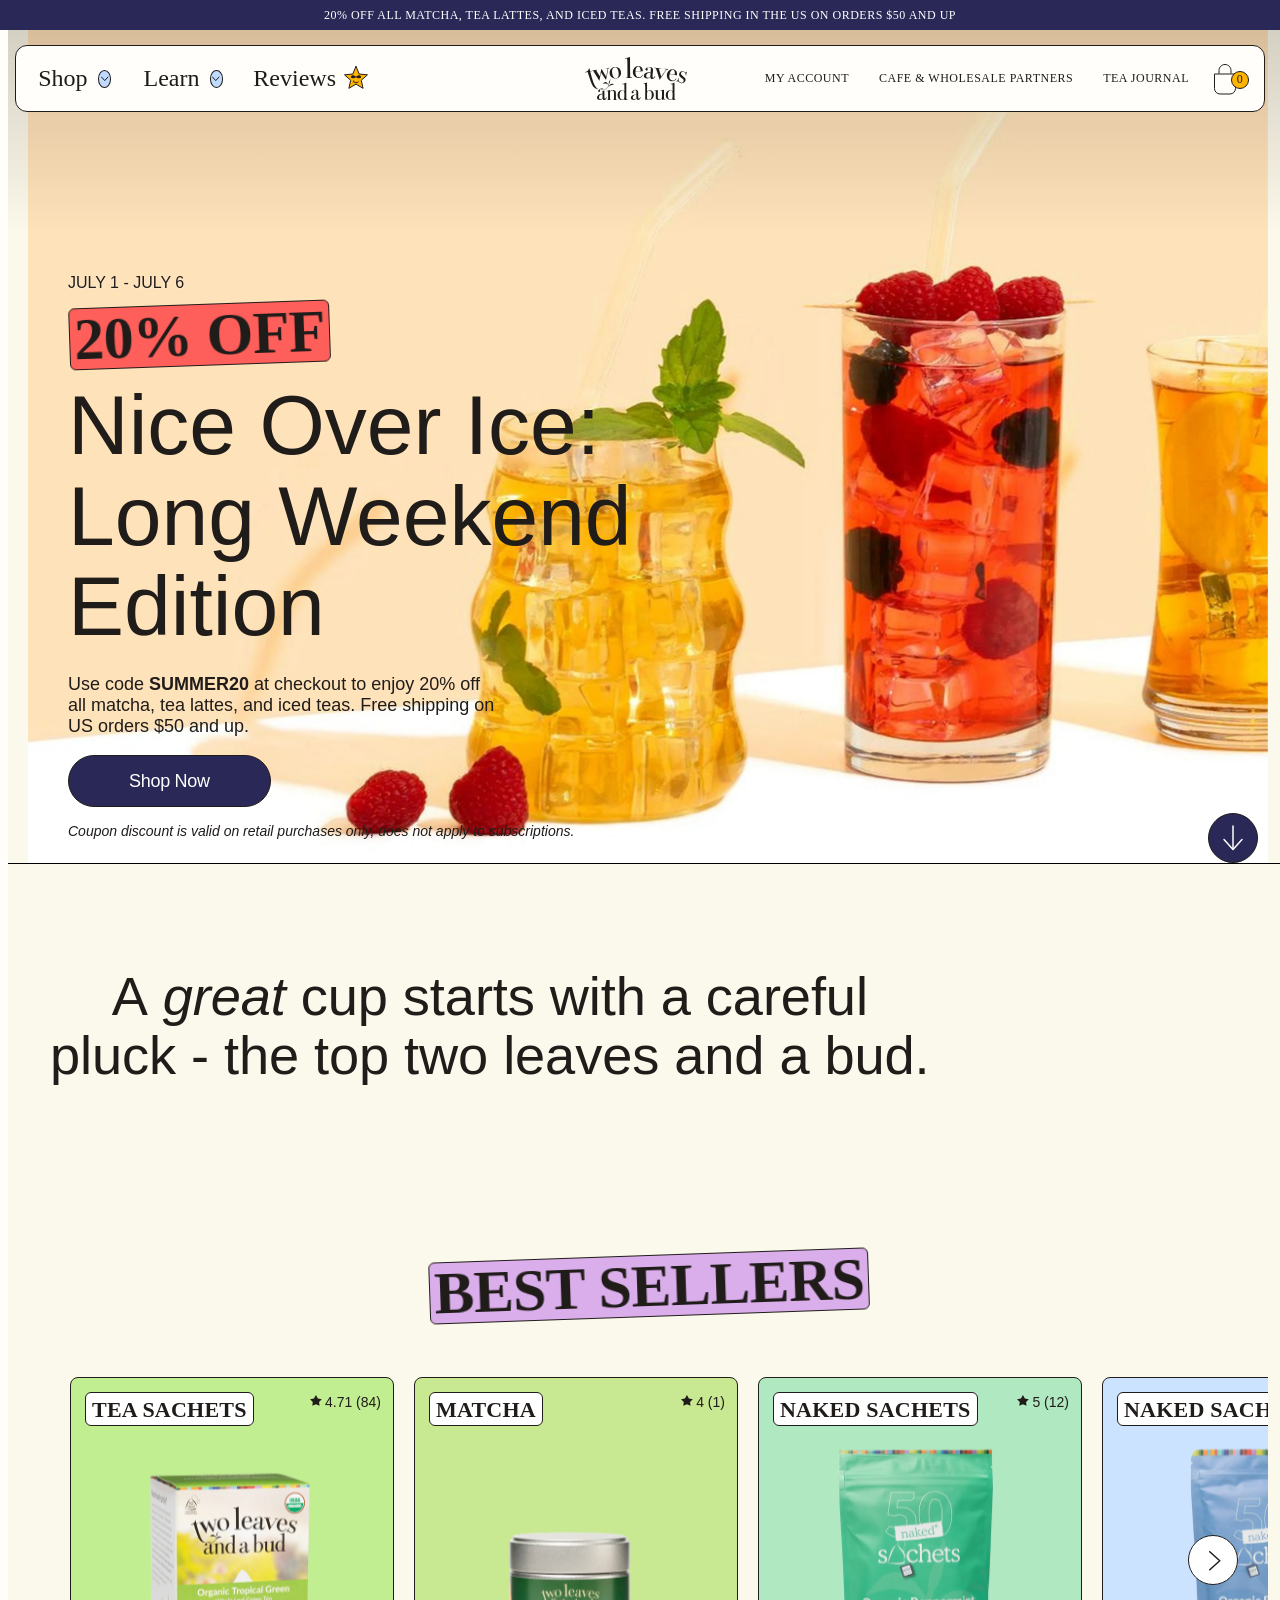
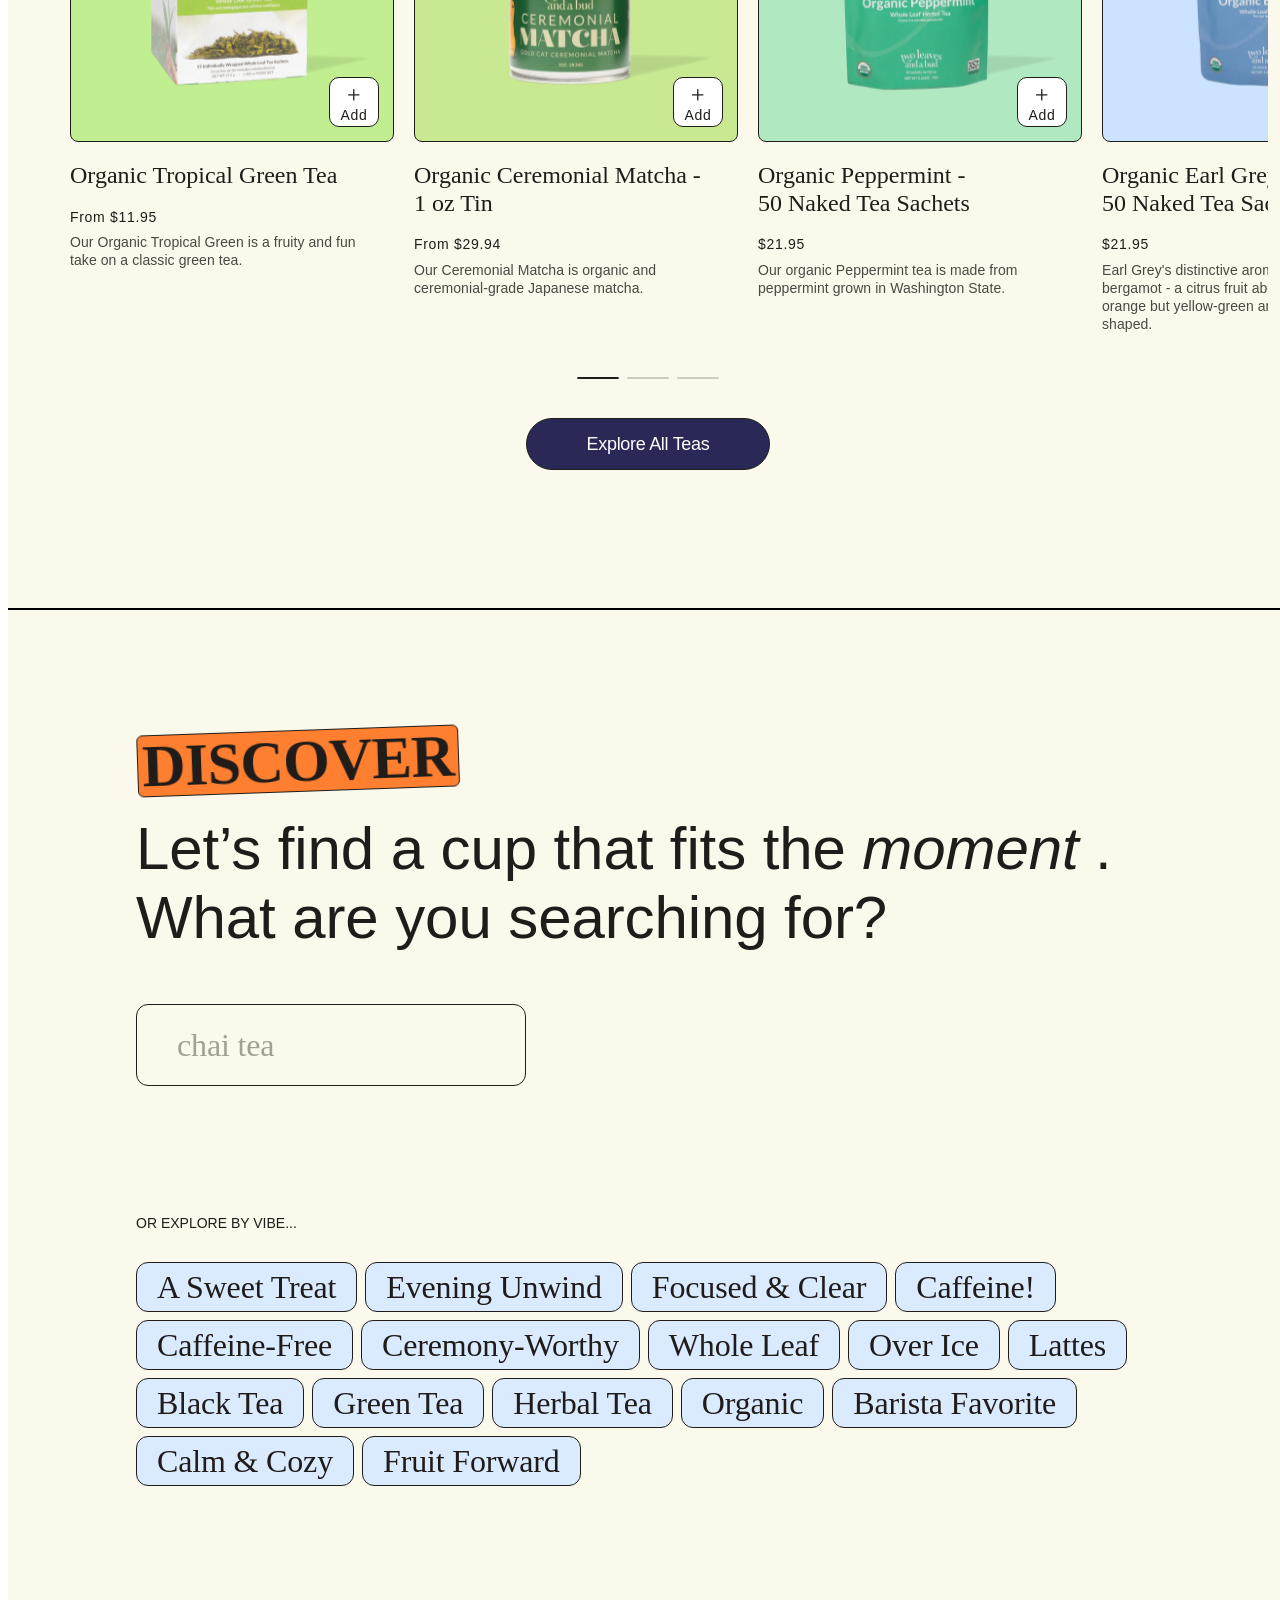
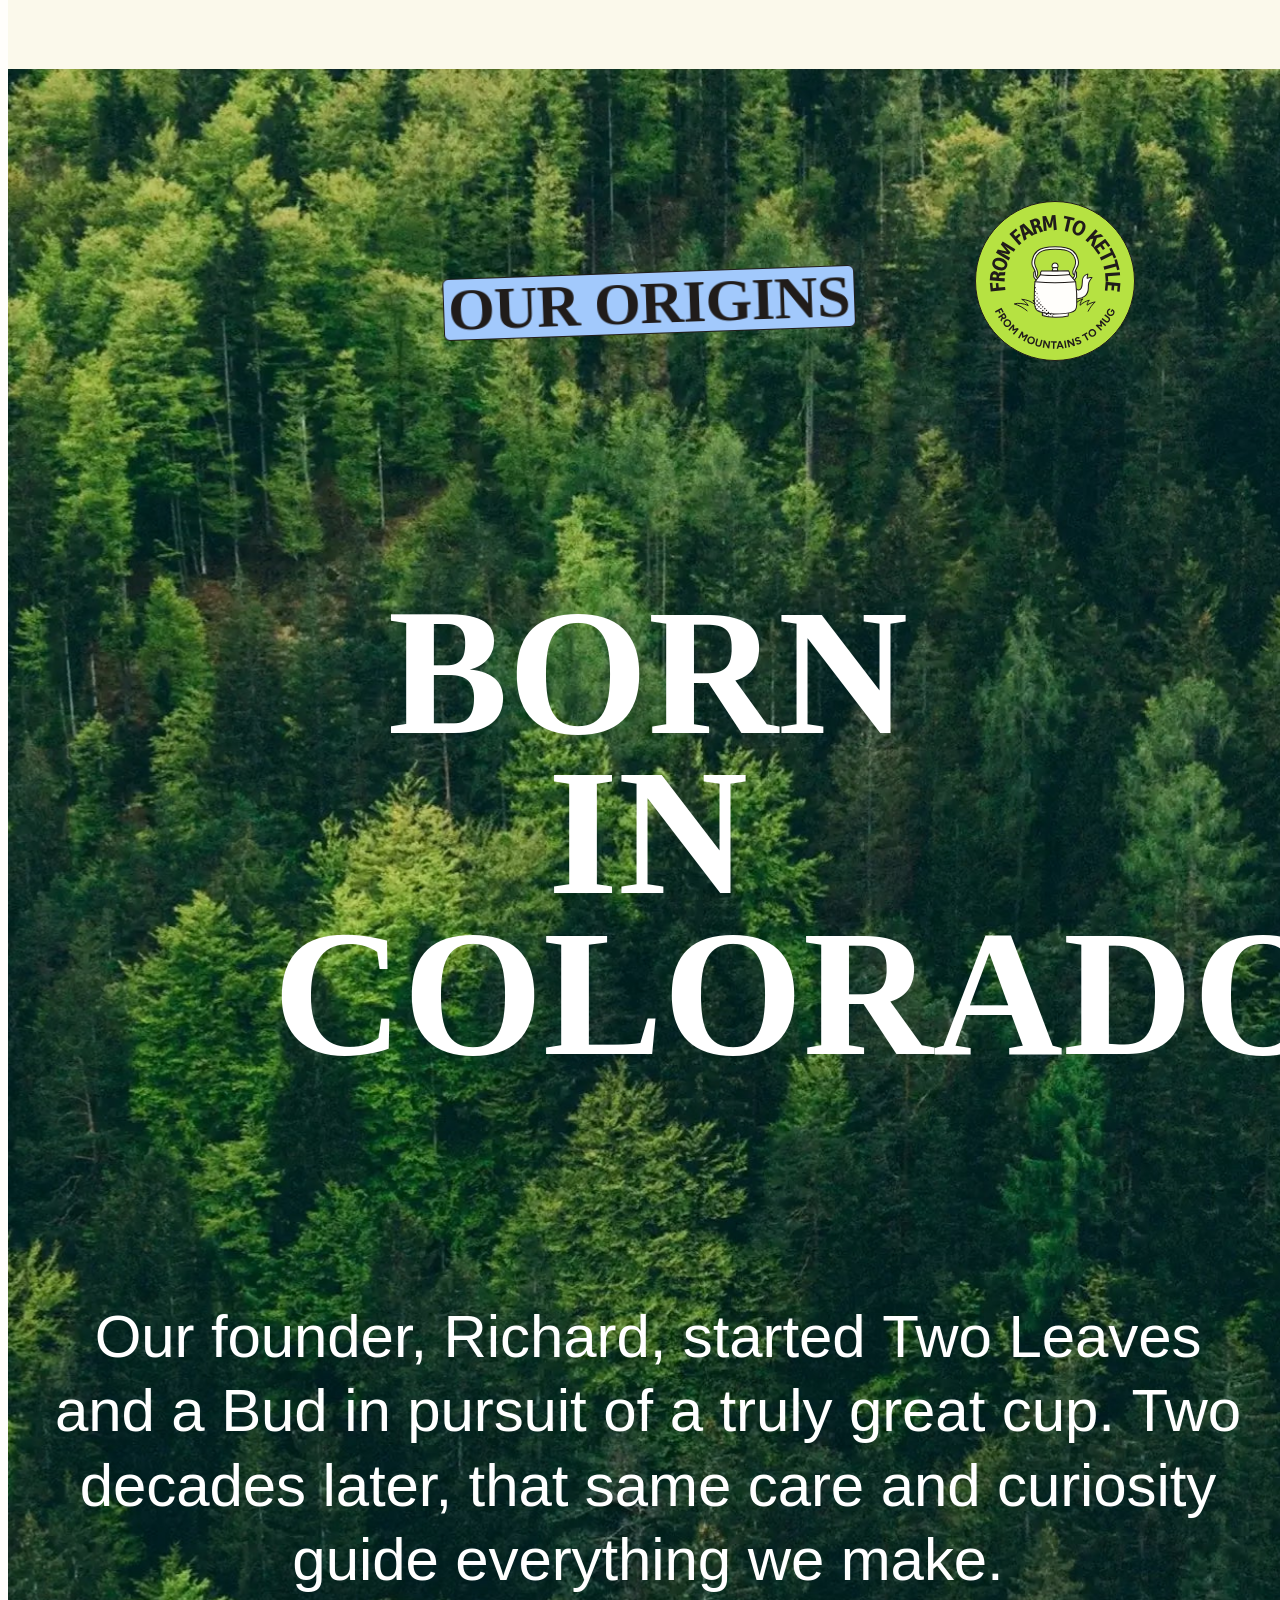
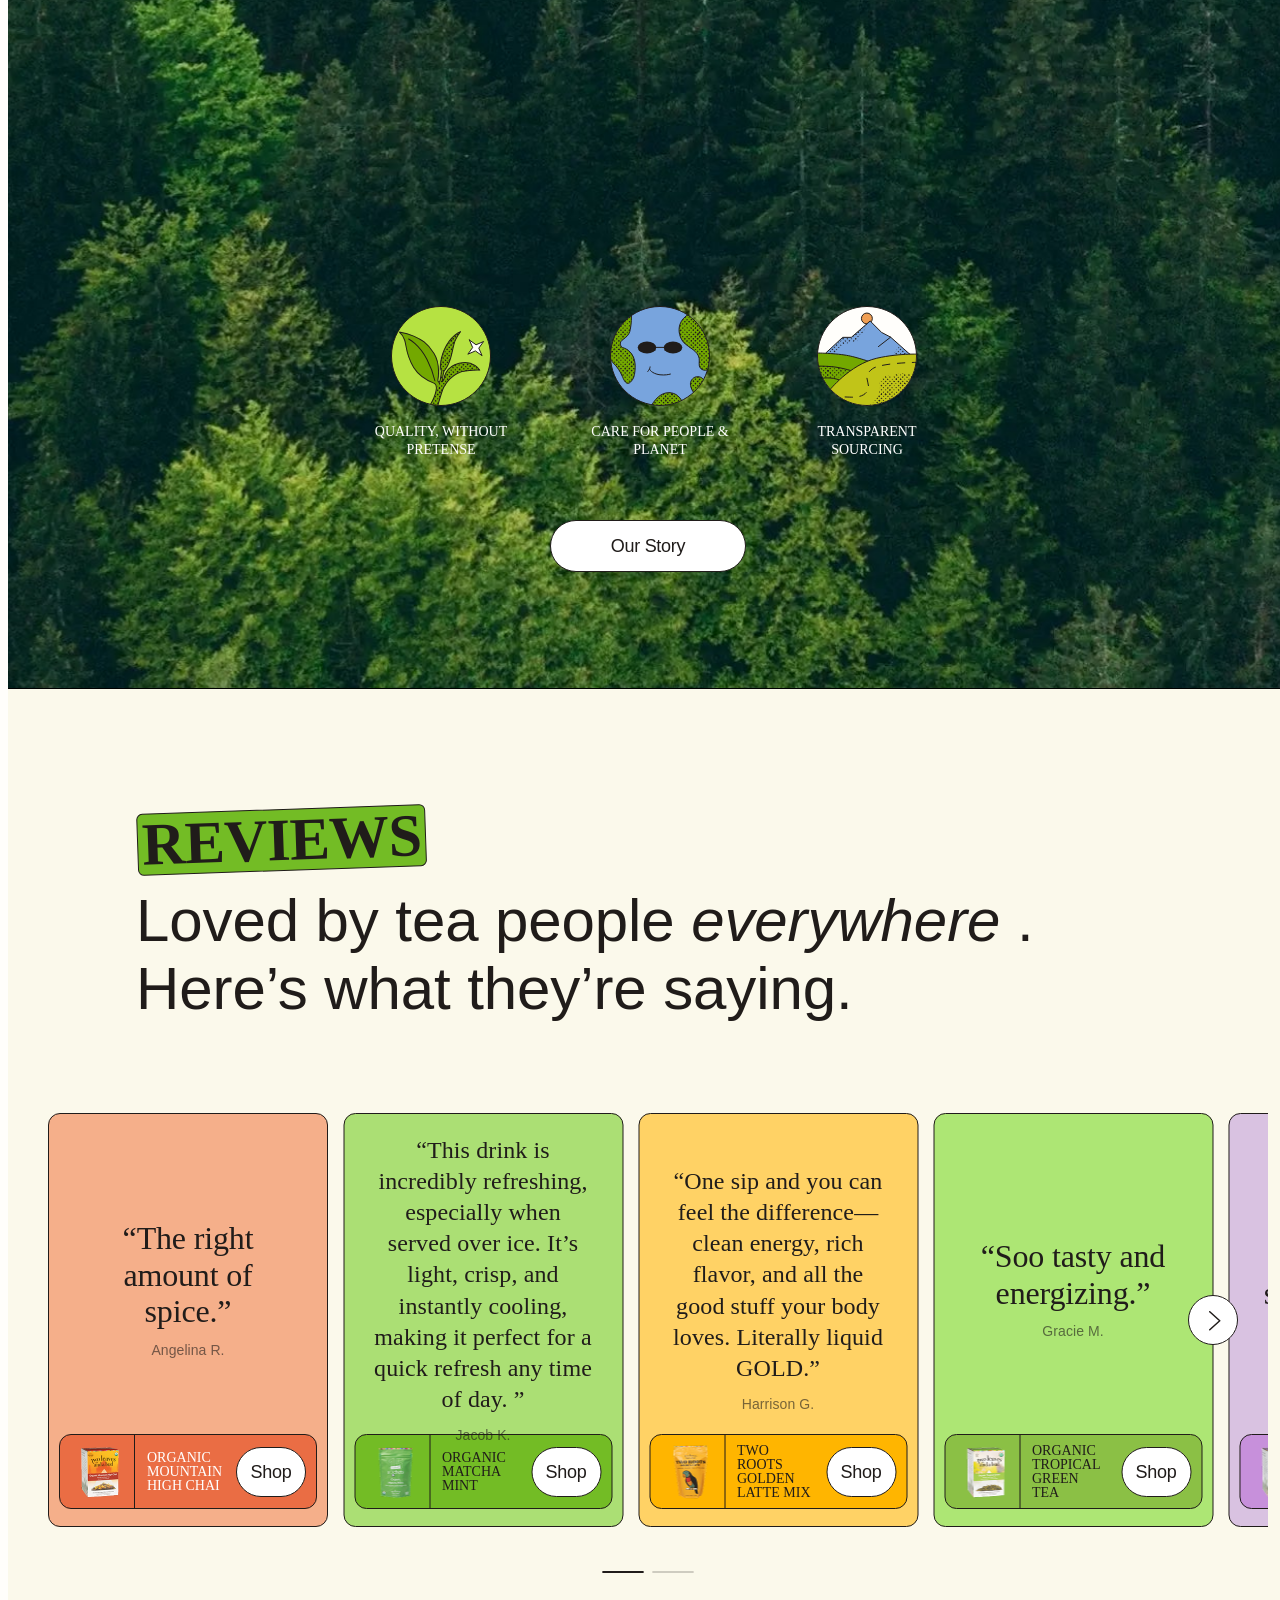
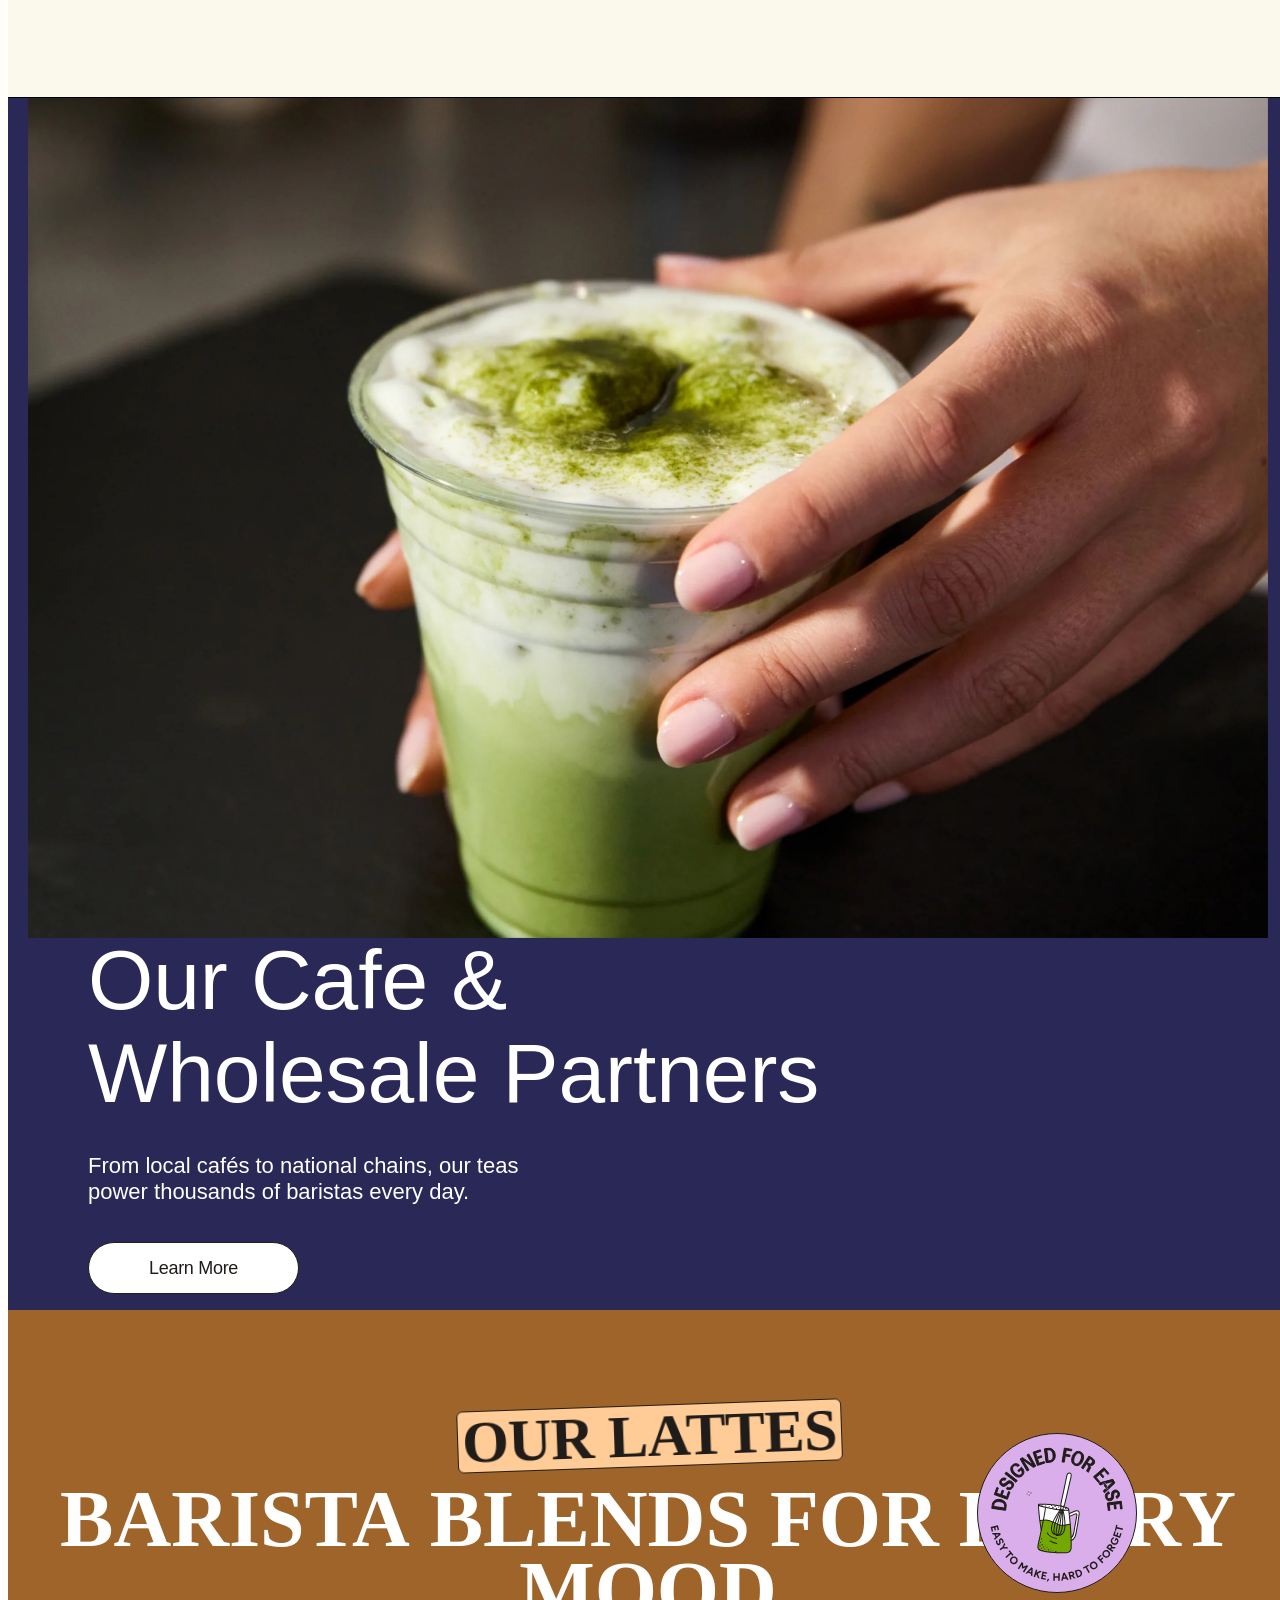
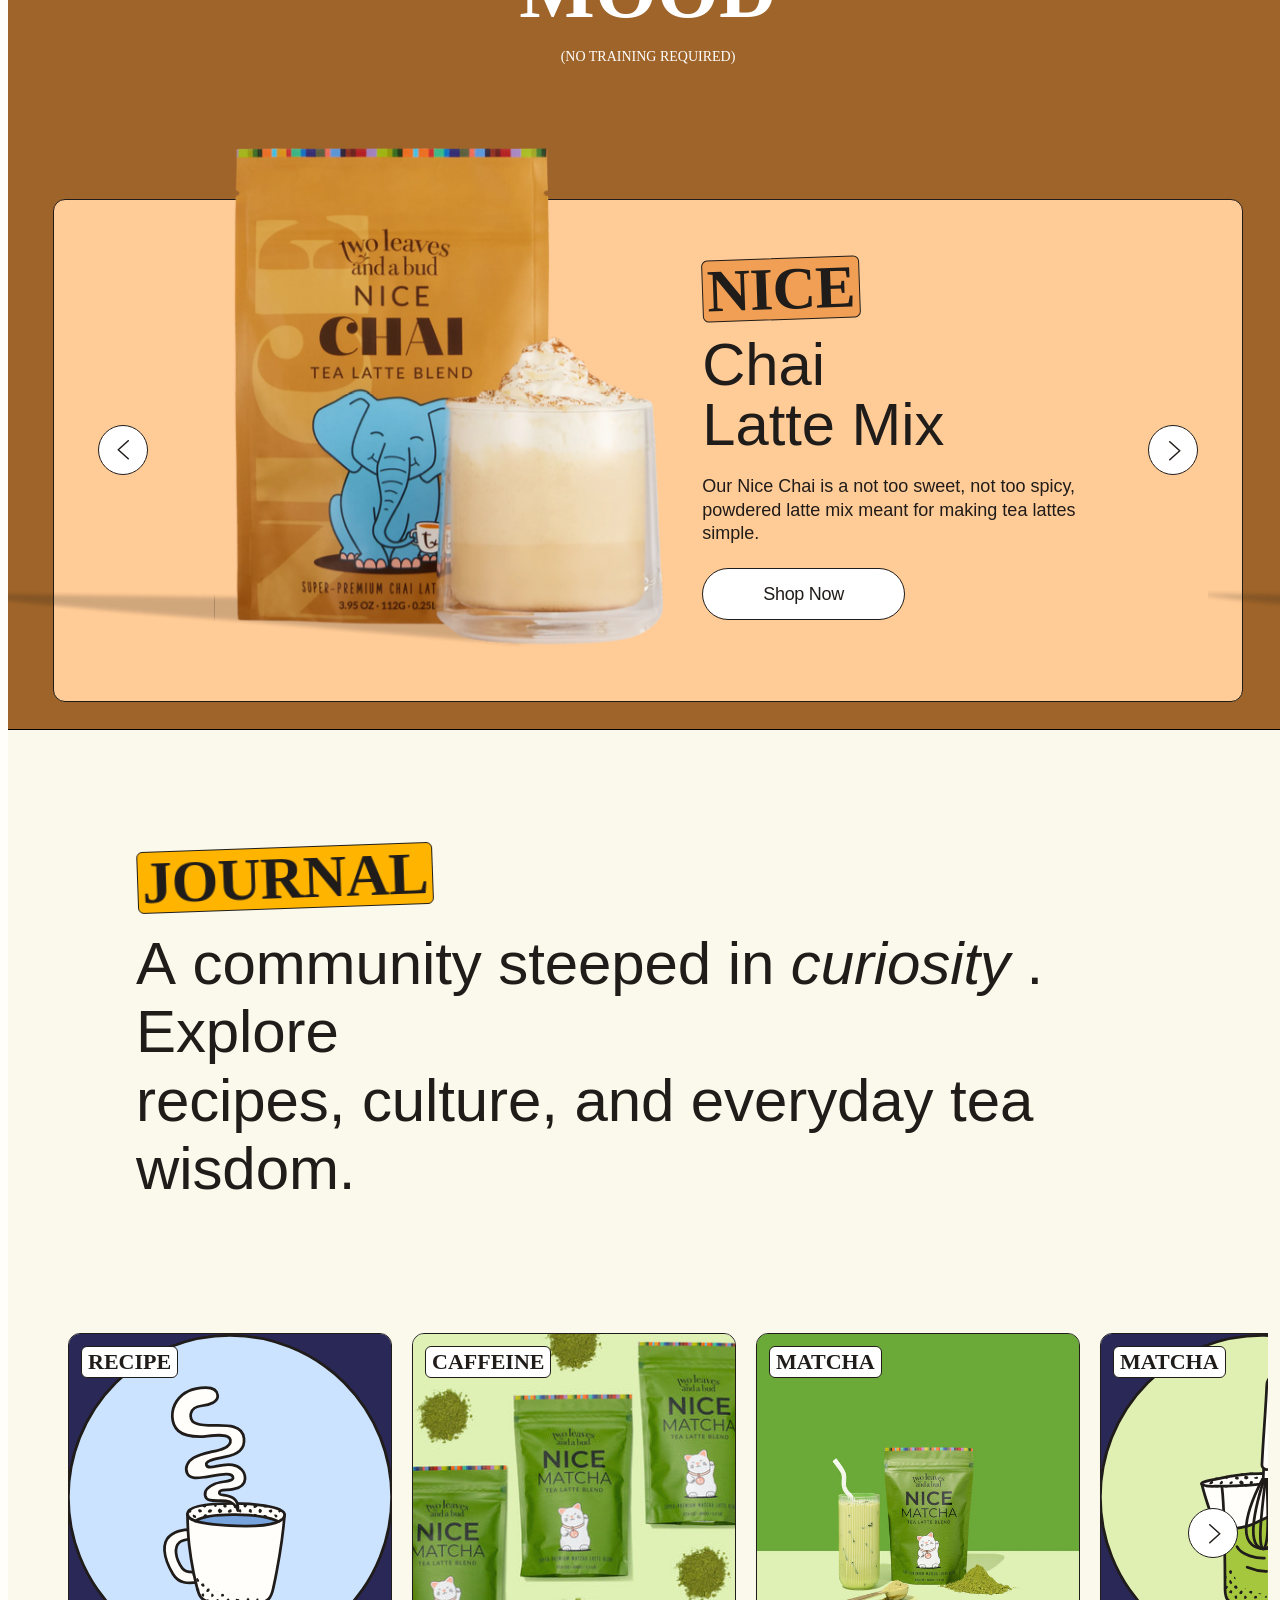
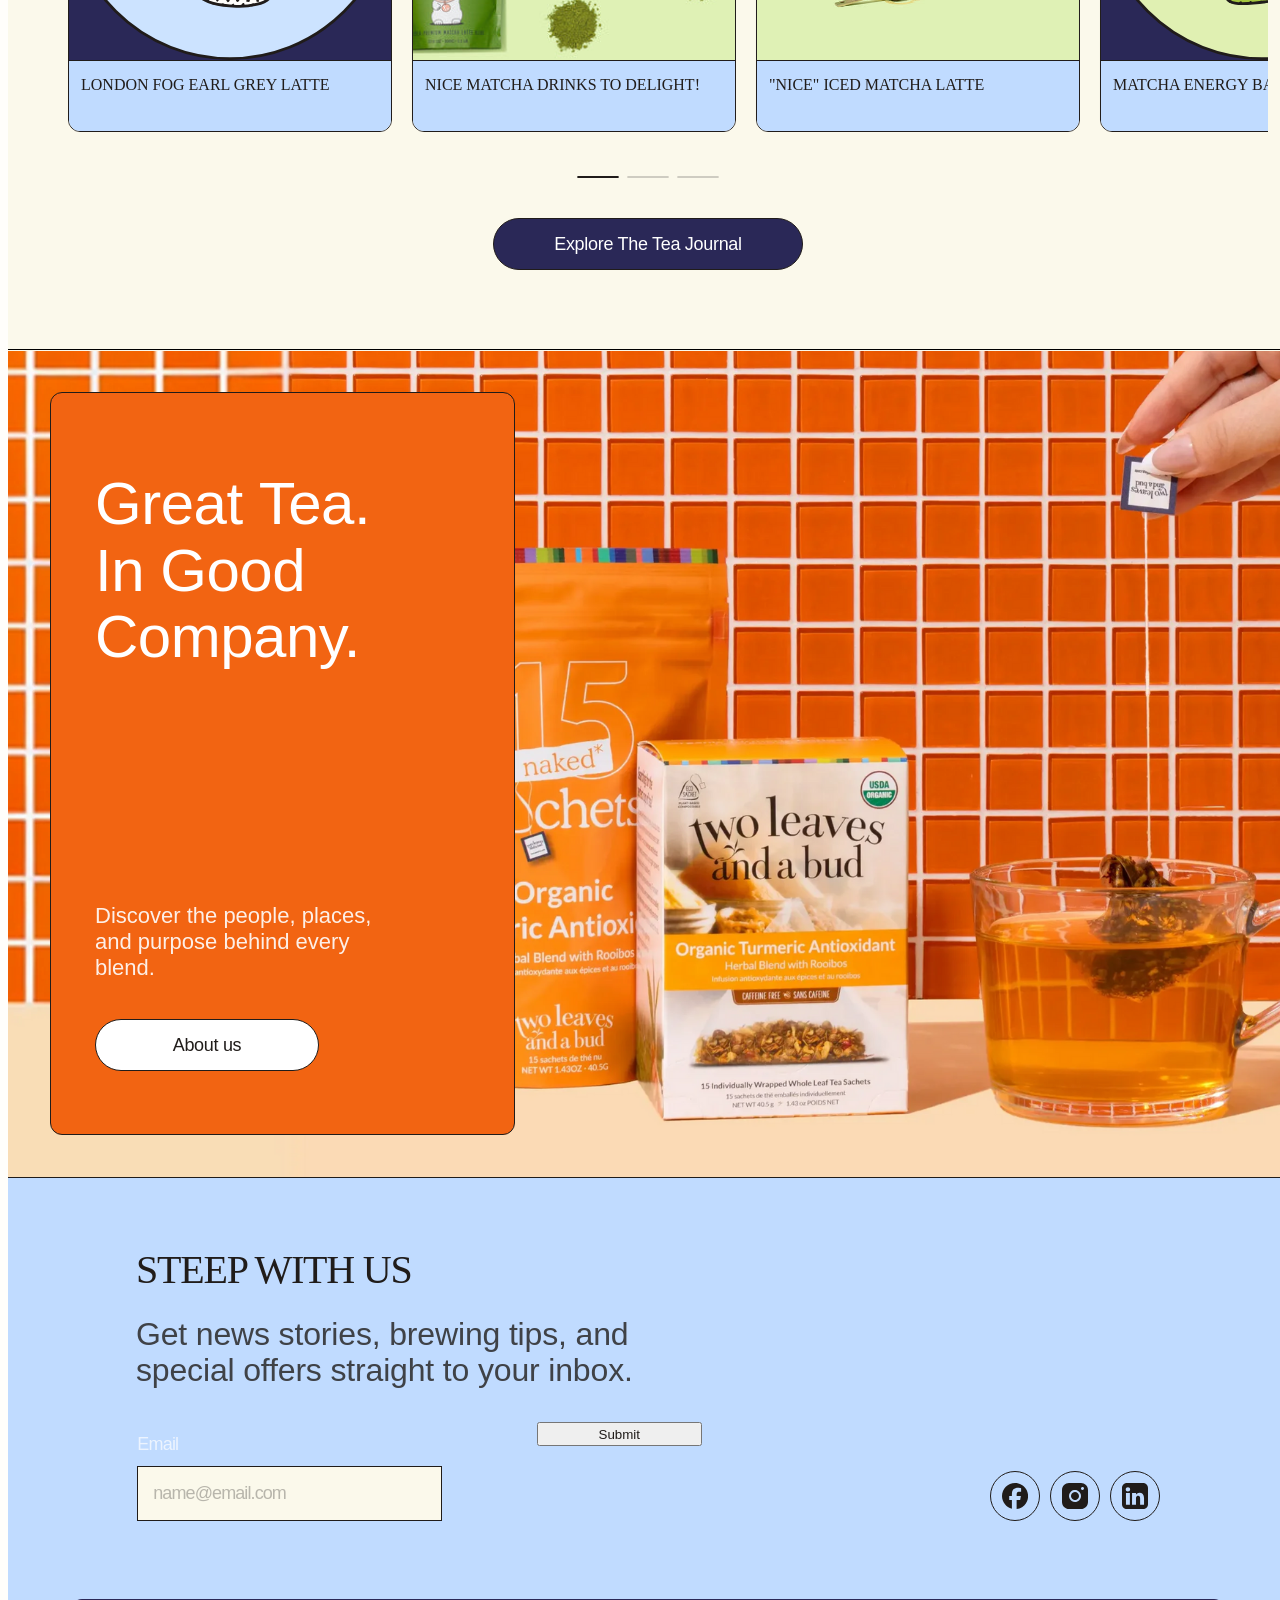
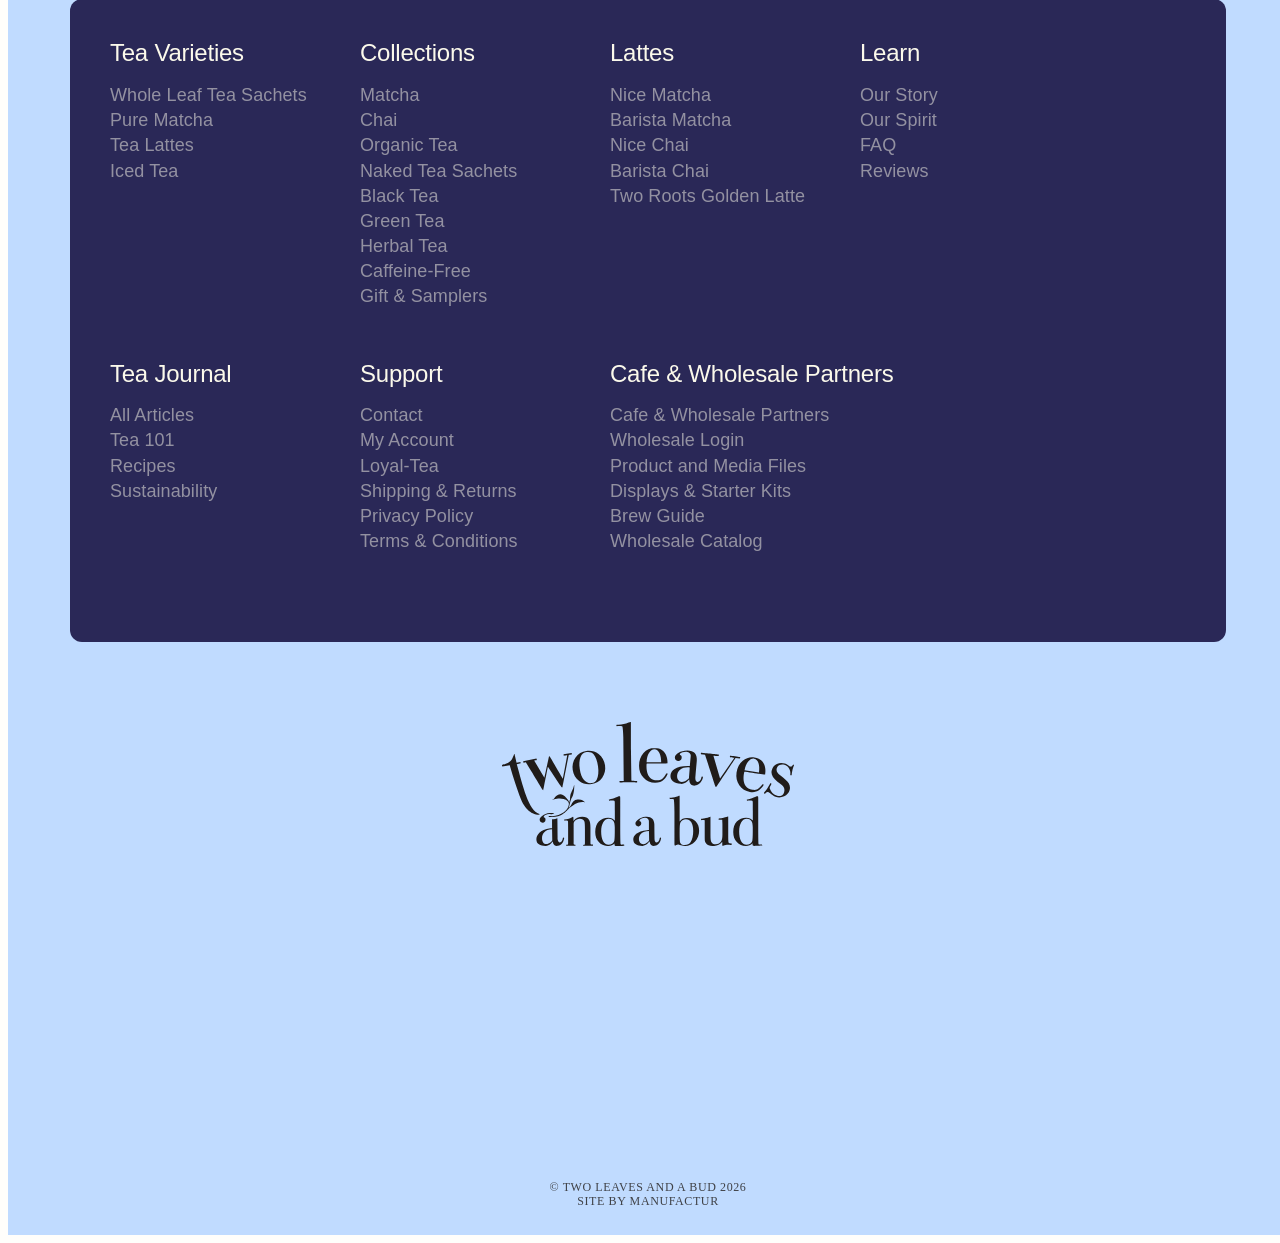
==== 6/index.html @ a466902c "task-8 added" ====
<!DOCTYPE html>
<html lang="en">

<head>
  <meta charset="UTF-8">
  <meta name="viewport" content="width=device-width, initial-scale=1">
  <title>Two Leaves and a Bud | Organic Tea</title>
  <link rel="icon" type="image/png"
    href="https://www.twoleavestea.com/cdn/shop/files/Artboard_1_d4c0a0bc-fbee-4ac2-952c-a58bac941206_32x32.png?v=1780948876">
  <link rel="stylesheet" href="style.css">
</head>

<body id="two-leaves-and-a-bud-organic-tea" class="template-index top-offset-to-first-section"
  style="--top-offset: 0px; --top-offset-mobile: 0px;">

  <a class="skip-to-content-link button visually-hidden" href="https://www.twoleavestea.com/#MainContent">
    Skip to content
  </a>



  <ul hidden="">
    <li id="a11y-refresh-page-message">Choosing a selection results in a full page refresh.</li>
  </ul>

  <style>
    .off-canvas:not(.is-loaded) {
      display: none;
    }
  </style>

  <header class="header is-inview loaded" id="header" data-inview="" x-data=""
    x-init="$nextTick(() =&gt; { $el.classList.add(&#39;loaded&#39;) })">
    <!-- BEGIN sections: header-group -->
    <div id="shopify-section-sections--19933051060284__header_announcement_bar_XtRbkg"
      class="shopify-section shopify-section-group-header-group">

      <style>
        .announcement-bar {
          --announcement-bar-small-text: #ffffff;
          --announcement-bar-heading: #ffffff;
          --announcement-bar-text: #ffffff;
          --announcement-bar-text-alpha: rgba(255, 255, 255, 0.4);
          --announcement-bar-text-gradient: #121212;

          --announcement-bar-background: #2a2857;

          --announcement-bar-icons: #ffffff;
          --announcement-bar-links: #ffffff;
          --announcement-bar-links-hover: #ffffff;


          --announcement-bar-primary-button-bg: #ffffff;

          --announcement-bar-primary-button-text: #201c1a;
          --announcement-bar-primary-button-border: #201c1a;
          --announcement-bar-primary-button-border-alpha: rgba(32, 28, 26, 0.25);

          --announcement-bar-primary-button-bg-hover: #2a2857;

          --announcement-bar-primary-button-text-hover: #ffffff;
          --announcement-bar-primary-button-border-hover: #201c1a;
          --announcement-bar-primary-button-border-hover-alpha: rgba(32, 28, 26, 0.08);


          --announcement-bar-secondary-button-bg: #ffffff;

          --announcement-bar-secondary-button-text: #201c1a;
          --announcement-bar-secondary-button-border: #201c1a;
          --announcement-bar-secondary-button-border-alpha: rgba(32, 28, 26, 0.08);

          --announcement-bar-secondary-button-bg-hover: #2a2857;

          --announcement-bar-secondary-button-text-hover: #ffffff;
          --announcement-bar-secondary-button-border-hover: #201c1a;
          --announcement-bar-secondary-button-border-hover-alpha: rgba(32, 28, 26, 0.08);


          --announcement-bar-tertiary-button-bg: #000000;

          --announcement-bar-tertiary-button-text: #ffffff;
          --announcement-bar-tertiary-button-border: #ffffff;
          --announcement-bar-tertiary-button-border-alpha: rgba(255, 255, 255, 0.08);

          --announcement-bar-tertiary-button-bg-hover: #ff2b0f;

          --announcement-bar-tertiary-button-text-hover: #ffffff;
          --announcement-bar-tertiary-button-border-hover: #ff2b0f;
          --announcement-bar-tertiary-button-border-hover-alpha: rgba(255, 255, 255, 0.08);
          --announcement-bar-scrollbar-track-color: ;
        }
      </style>
      <style>
        #header .announcement-bar-marquee__container--infinite {}


        .announcement-bar__timer {
          display: inline-flex;
          align-items: center;
          gap: 1px;
        }

        .announcement-bar__timer-sep {
          margin: 0 1px;
        }


        @media (min-width: 641px) {
          #shopify-section-sections--19933051060284__header_announcement_bar_XtRbkg .announcement-bar-marquee__container {
            animation: none !important;
            width: 100%;
            justify-content: center;
          }

          #shopify-section-sections--19933051060284__header_announcement_bar_XtRbkg .marquee-duplicate {
            display: none;
          }
        }
      </style>













      <div class="announcement-bar  marquee-scroller__wrapper" x-data="{ isSticky: window.scrollY &lt;= 120 }"
        x-collapse="" x-show="isSticky"
        x-on:scroll.window="isSticky = window.scrollY &lt;= 120 &amp;&amp; !document.querySelector(&quot;html&quot;).classList.contains(&quot;is-scroll-locked&quot;)"
        style="--marquee-animation-name: right-to-left-marquee; --marquee-animation-duration: 30s; height: auto;">
        <div
          class="announcement-bar-marquee__container announcement-bar-marquee__container--infinite marquee-scroller__group">





          <div class="announcement-bar-marquee__entry marquee-scroller__item"><a
              href="https://www.twoleavestea.com/collections/summer-sale">
              20% off all matcha, tea lattes, and iced teas. free shipping in the US on orders $50 and up
            </a></div>








          <div class="announcement-bar-marquee__entry marquee-scroller__item marquee-duplicate"><a
              href="https://www.twoleavestea.com/collections/summer-sale">
              20% off all matcha, tea lattes, and iced teas. free shipping in the US on orders $50 and up
            </a></div>








          <div class="announcement-bar-marquee__entry marquee-scroller__item marquee-duplicate"><a
              href="https://www.twoleavestea.com/collections/summer-sale">
              20% off all matcha, tea lattes, and iced teas. free shipping in the US on orders $50 and up
            </a></div>








          <div class="announcement-bar-marquee__entry marquee-scroller__item marquee-duplicate"><a
              href="https://www.twoleavestea.com/collections/summer-sale">
              20% off all matcha, tea lattes, and iced teas. free shipping in the US on orders $50 and up
            </a></div>




        </div>


      </div>





    </div>
    <div id="shopify-section-sections--19933051060284__header"
      class="shopify-section shopify-section-group-header-group">

      <style>
        header.header .header__wrapper {
          --header-small-text: #201c1a;
          --header-heading: #201c1a;
          --header-text: #201c1a;
          --header-text-alpha: rgba(32, 28, 26, 0.4);
          --header-text-gradient: 201C1A;

          --header-background: #fbf9eb;

          --header-icons: #201c1a;
          --header-links: #201c1a;
          --header-links-hover: #201c1a;


          --header-primary-button-bg: #2a2857;

          --header-primary-button-text: #ffffff;
          --header-primary-button-border: #201c1a;
          --header-primary-button-border-alpha: rgba(32, 28, 26, 0.25);

          --header-primary-button-bg-hover: #ffffff;

          --header-primary-button-text-hover: #201c1a;
          --header-primary-button-border-hover: #201c1a;
          --header-primary-button-border-hover-alpha: rgba(32, 28, 26, 0.08);


          --header-secondary-button-bg: #ffffff;

          --header-secondary-button-text: #201c1a;
          --header-secondary-button-border: #201c1a;
          --header-secondary-button-border-alpha: rgba(32, 28, 26, 0.08);

          --header-secondary-button-bg-hover: #2a2857;

          --header-secondary-button-text-hover: #ffffff;
          --header-secondary-button-border-hover: #201c1a;
          --header-secondary-button-border-hover-alpha: rgba(32, 28, 26, 0.08);


          --header-tertiary-button-bg: #000000;

          --header-tertiary-button-text: #ffffff;
          --header-tertiary-button-border: #ffffff;
          --header-tertiary-button-border-alpha: rgba(255, 255, 255, 0.08);

          --header-tertiary-button-bg-hover: #ff2b0f;

          --header-tertiary-button-text-hover: #ffffff;
          --header-tertiary-button-border-hover: #ff2b0f;
          --header-tertiary-button-border-hover-alpha: rgba(255, 255, 255, 0.08);
          --header-scrollbar-track-color: ;
        }
      </style>


      <style>
        header.header.header--sticky .header__wrapper {
          --header-small-text: #201c1a;
          --header-heading: #201c1a;
          --header-text: #201c1a;
          --header-text-alpha: rgba(32, 28, 26, 0.4);
          --header-text-gradient: 201C1A;

          --header-background: #fbf9eb;

          --header-icons: #201c1a;
          --header-links: #201c1a;
          --header-links-hover: #201c1a;


          --header-primary-button-bg: #2a2857;

          --header-primary-button-text: #ffffff;
          --header-primary-button-border: #201c1a;
          --header-primary-button-border-alpha: rgba(32, 28, 26, 0.25);

          --header-primary-button-bg-hover: #ffffff;

          --header-primary-button-text-hover: #201c1a;
          --header-primary-button-border-hover: #201c1a;
          --header-primary-button-border-hover-alpha: rgba(32, 28, 26, 0.08);


          --header-secondary-button-bg: #ffffff;

          --header-secondary-button-text: #201c1a;
          --header-secondary-button-border: #201c1a;
          --header-secondary-button-border-alpha: rgba(32, 28, 26, 0.08);

          --header-secondary-button-bg-hover: #2a2857;

          --header-secondary-button-text-hover: #ffffff;
          --header-secondary-button-border-hover: #201c1a;
          --header-secondary-button-border-hover-alpha: rgba(32, 28, 26, 0.08);


          --header-tertiary-button-bg: #000000;

          --header-tertiary-button-text: #ffffff;
          --header-tertiary-button-border: #ffffff;
          --header-tertiary-button-border-alpha: rgba(255, 255, 255, 0.08);

          --header-tertiary-button-bg-hover: #ff2b0f;

          --header-tertiary-button-text-hover: #ffffff;
          --header-tertiary-button-border-hover: #ff2b0f;
          --header-tertiary-button-border-hover-alpha: rgba(255, 255, 255, 0.08);
          --header-scrollbar-track-color: ;
        }
      </style>




































      <style>
        #shopify-section-sections--19933051060284__header {
          --header-custom-background: #FFFEFB;
        }
      </style>

      <style>
        #shopify-section-sections--19933051060284__header .header__menu.left .header-menu__title {
          font-weight: 300 !important;
        }

        #shopify-section-sections--19933051060284__header .header__menu.right .header-menu__title {
          text-transform: uppercase !important;
          font-weight: 500 !important;
        }

        @media screen and (min-width: 64em) {
          #shopify-section-sections--19933051060284__header .header__menu.right .header-menu__title {
            font-size: 12px !important;
            letter-spacing: 0.5px !important;
          }
        }
      </style>
      <div class="header__wrapper" x-ref="headerWrapper" style="
  --header-offset-mobile: 15px;
  --header-offset-desktop: 15px;
  --header-offset-sticky-mobile: 0px;
  --header-offset-sticky-desktop: 0px;
  --header-border-radius-mobile: 12px;
  --header-border-radius-desktop: 12px;
  --header-border-radius-sticky-mobile: 0px;
  --header-border-radius-sticky-desktop: 0px;
">
        <div class="header__inner">
          <div class="header__wrapper-inner logo-center--mobile logo-center--desktop">
            <div class="header__left">

              <button aria-label="Mobile Menu Trigger" class="mobile-menu-trigger standard" type="button" x-data=""
                x-on:click="$store[&quot;offCanvasMenu&quot;].toggleOffcanvas()"
                :aria-expanded="$store[&quot;offCanvasMenu&quot;].open" aria-expanded="false">
                <span class="indicator"></span>
                <span class="indicator"></span>
                <span class="indicator"></span>
                <div class="menu-text visually-hidden">Menu</div>

                <span class="close-indicator">
                  <span class="close-indicator__icon">
                    <svg xmlns="http://www.w3.org/2000/svg" xmlns:xlink="http://www.w3.org/1999/xlink" width="19"
                      height="15">
                      <path fill="none" stroke="white" stroke-width="1.5" stroke-linecap="square" stroke-miterlimit="10"
                        transform="translate(2.10156 6.5498)" d="M0 0.5L15 0.5" fill-rule="evenodd"></path>
                      <path fill="none" stroke="white" stroke-width="1.5" stroke-miterlimit="10"
                        transform="translate(1.10156 0.549805)" d="M7 13L0 6.5L7 0" fill-rule="evenodd"></path>
                    </svg>
                  </span>
                  <span class="close-indicator__text">
                    Close
                  </span>
                </span>
              </button>


              <nav class="header__menu header-menu left standard">

                <ul class="header-menu__items">


                  <li class="header-menu__item  with-dropdown">
                    <a class="header-menu__title mega-menu__trigger-anchor custom-font-name-1"
                      href="https://www.twoleavestea.com/#shop-mega-menu" aria-label="Shop" title="Shop"
                      data-mfr-trigger="shop" @click="
                $nextTick( () =&gt; $el.blur() );
              " aria-expanded="false">
                      <span class="label">Shop</span>



                      <span class="header-menu__title-icon">

                        <svg width="8" height="5" viewBox="0 0 8 5" fill="none" xmlns="http://www.w3.org/2000/svg">
                          <path d="M0.500008 0.500008L3.74001 4.10007L6.98001 0.500008" stroke="#201C1A"
                            stroke-linecap="round" stroke-linejoin="round"></path>
                        </svg>
                      </span></a>
                  </li>


                  <li class="header-menu__item  with-dropdown">
                    <a class="header-menu__title mega-menu__trigger-anchor custom-font-name-1"
                      href="https://www.twoleavestea.com/#learn-mega-menu" aria-label="Learn" title="Learn"
                      data-mfr-trigger="learn" @click="
                $nextTick( () =&gt; $el.blur() );
              " aria-expanded="false">
                      <span class="label">Learn</span>



                      <span class="header-menu__title-icon">

                        <svg width="8" height="5" viewBox="0 0 8 5" fill="none" xmlns="http://www.w3.org/2000/svg">
                          <path d="M0.500008 0.500008L3.74001 4.10007L6.98001 0.500008" stroke="#201C1A"
                            stroke-linecap="round" stroke-linejoin="round"></path>
                        </svg>
                      </span></a>
                  </li>


                  <li class="header-menu__item  ">
                    <a class="header-menu__title mega-menu__trigger-anchor custom-font-name-1"
                      href="https://www.twoleavestea.com/pages/reviews" aria-label="Reviews" title="Reviews"
                      data-mfr-trigger="reviews" @click="
                $nextTick( () =&gt; $el.blur() );
              ">
                      <span class="label">Reviews</span>



                      <span class="review-icon"><svg width="24" height="23" viewBox="0 0 24 23" fill="none"
                          xmlns="http://www.w3.org/2000/svg">
                          <path
                            d="M11.9812 0.5L15.2477 8.06787L23.457 8.83867L17.269 14.2882L19.0747 22.3304L11.9812 18.1314L4.88764 22.3304L6.68798 14.2882L0.5 8.83867L8.70931 8.06787L11.9812 0.5Z"
                            fill="#FFB500" stroke="#201C1A" stroke-linecap="round" stroke-linejoin="round"></path>
                          <path
                            d="M14.3623 15.9253C14.0301 16.2301 13.25 16.7223 11.9679 16.7223C10.6858 16.7224 9.64455 15.8909 9.64453 15.4546"
                            stroke="#201C1A" stroke-linecap="round" stroke-linejoin="round"></path>
                          <path
                            d="M9.75832 14.9543C9.75832 14.9543 9.7335 15.2344 9.55474 15.5289C9.37597 15.8235 9.20904 16.0181 9.20904 16.0181"
                            stroke="#201C1A" stroke-linecap="round"></path>
                          <path
                            d="M7.38728 11.2923C7.38724 10.5121 8.15647 9.87959 9.10445 9.87954C10.0524 9.87949 10.8217 10.5119 10.8218 11.2921"
                            stroke="#201C1A" stroke-linecap="round" stroke-linejoin="round"></path>
                          <path
                            d="M13.1138 11.292C13.1138 10.5118 13.883 9.87932 14.831 9.87927C15.779 9.87922 16.5483 10.5116 16.5483 11.2918"
                            stroke="#201C1A" stroke-linecap="round" stroke-linejoin="round"></path>
                          <ellipse cx="9.05864" cy="10.9366" rx="2.0737" ry="1.33229" fill="#201C1A"></ellipse>
                          <ellipse cx="14.8765" cy="10.9363" rx="2.0737" ry="1.33229" fill="#201C1A"></ellipse>
                          <path d="M10.6392 10.9088L13.1859 10.9087" stroke="#201C1A" stroke-linecap="round"
                            stroke-linejoin="round"></path>
                        </svg></span>

                    </a>
                  </li>
                </ul>

              </nav> <!-- .header__menu -->

            </div> <!-- .header__left -->

            <div class="header__center">


              <a href="https://www.twoleavestea.com/" itemprop="url" class="header__logo header-logo 
  ">





                <img src="assets/Twoleaves_logo.svg" alt="Two Leaves and a Bud" width="420" height="176.64" class="">

              </a>

            </div>

            <div class="header__right">


              <nav class="header__menu header-menu right">
                <ul class="header-menu__items">
                  <li class="header-menu__item  ">
                    <a class="header-menu__title mega-menu__trigger-anchor custom-font-name-3 "
                      href="https://www.twoleavestea.com/account" aria-label="My Account" title="My Account" @click="
                $nextTick( () =&gt; $el.blur() );
              ">
                      <span class="label">My Account</span>



                    </a>
                  </li>
                  <li class="header-menu__item  ">
                    <a class="header-menu__title mega-menu__trigger-anchor custom-font-name-3 "
                      href="https://www.twoleavestea.com/pages/cafe-and-wholesale-partners"
                      aria-label="Cafe &amp; Wholesale Partners" title="Cafe &amp; Wholesale Partners" @click="
                $nextTick( () =&gt; $el.blur() );
              ">
                      <span class="label">Cafe &amp; Wholesale Partners</span>



                    </a>
                  </li>
                  <li class="header-menu__item  ">
                    <a class="header-menu__title mega-menu__trigger-anchor custom-font-name-3 "
                      href="https://www.twoleavestea.com/blogs/twoleaves" aria-label="Tea Journal" title="Tea Journal"
                      @click="
                $nextTick( () =&gt; $el.blur() );
              ">
                      <span class="label">Tea Journal</span>



                    </a>
                  </li>
                </ul>

              </nav> <!-- .header__menu -->









              <div class="header__cart has-icon cart" data-spark-link="cart" role="button" x-data=""
                x-on:click="$store[&quot;offCanvasCart&quot;].openOffcanvas()"
                :aria-expanded="$store[&quot;offCanvasCart&quot;].open" aria-expanded="false">

                <div class="header__cart-inner">
                  <div class="cart__icon">

                    <svg width="22" height="31" viewBox="0 0 22 31" fill="none" xmlns="http://www.w3.org/2000/svg">
                      <path d="M21.5 10V24.5C21.5 27.5376 19.0376 30 16 30H6C2.96243 30 0.5 27.5376 0.5 24.5V10H21.5Z"
                        stroke="#201C1A"></path>
                      <path d="M5 9.5V6.5C5 3.18629 7.68629 0.5 11 0.5C14.3137 0.5 17 3.18629 17 6.5V9.5"
                        stroke="#201C1A"></path>
                    </svg>

                  </div>
                  <div class="cart__number">
                    <span class="cart__count">
                      <span x-text="$store.cart.cartCounter">0</span>
                    </span>
                  </div>
                </div>
              </div>




            </div> <!-- .header__right -->

            <div id="shopify-block-AcGVSNWM4cHVuMGZDS__header-mega-menus"
              class="shopify-block mfr-mega-menu__mega-menus">
              <div id="shopify-block-Ac25JdEdDMzkrRlJJa__header_mega_menu_cRyNhK" class="shopify-block mfr-mega-menu">
                <div class="mfr-dropdown mfr-mega-menu__wrapper" x-data="MFRDropdownMenu({
      id: &quot;shop-mega-menu&quot;,
      anchor: $refs[&quot;headerWrapper&quot;],
      devMode: false
    })" x-anchor.no-style="$refs[&quot;headerWrapper&quot;]" x-trap.noautofocus="open"
                  x-bind:style="{ position: &quot;absolute&quot;, top: &quot;100%&quot;, left: &quot;0px&quot; }"
                  x-show="open" :aria-hidden="!open" x-transition:enter-start="opacity-0"
                  x-transition:enter-end="opacity-1" x-transition:leave-start="opacity-1"
                  x-transition:leave-end="opacity-0" @mouseenter="cancelClose()" @mouseleave="closeWithDelay()"
                  style="position: absolute; top: 100%; left: 0px; display: none;" aria-hidden="true">
                  <div class="mfr-mega-menu__inner" style="padding: 50px 50px 50px 50px;">
                    <div id="shopify-block-AUkZjY1phcVFwUUg1c__menus" class="shopify-block mfr-mega-menu__menus">
                      <div id="shopify-block-AaEhiR0trSGEyRFU5e__mega_menu_menu_nj8f9x"
                        class="shopify-block mfr-mega-menu__menu">
                        <p class="mfr-mega-menu__menu-heading mfr-mega-menu__heading">
                          Tea varieties
                        </p>

                        <ul class="mfr-mega-menu__menu-list">

                          <li>
                            <a href="https://www.twoleavestea.com/collections/whole-leaf-tea-sachets"
                              title="Whole Leaf Tea Sachets" aria-label="Whole Leaf Tea Sachets">
                              Whole Leaf Tea Sachets
                            </a>

                          </li>

                          <li>
                            <a href="https://www.twoleavestea.com/collections/pure-matcha" title="Pure Matcha"
                              aria-label="Pure Matcha">
                              Pure Matcha
                            </a>

                          </li>

                          <li>
                            <a href="https://www.twoleavestea.com/collections/tea-lattes-1" title="Tea Lattes"
                              aria-label="Tea Lattes">
                              Tea Lattes
                            </a>

                          </li>

                          <li>
                            <a href="https://www.twoleavestea.com/collections/iced-tea" title="Iced Tea"
                              aria-label="Iced Tea">
                              Iced Tea
                            </a>

                          </li>

                        </ul>
                      </div>
                      <div id="shopify-block-ATmdYbndxOVFNam9Ed__mega_menu_menu_pVEGih"
                        class="shopify-block mfr-mega-menu__menu">
                        <p class="mfr-mega-menu__menu-heading mfr-mega-menu__heading">
                          Collections
                        </p>

                        <ul class="mfr-mega-menu__menu-list">

                          <li>
                            <a href="https://www.twoleavestea.com/collections/matcha-green-tea" title="Matcha"
                              aria-label="Matcha">
                              Matcha
                            </a>

                          </li>

                          <li>
                            <a href="https://www.twoleavestea.com/collections/chai-tea" title="Chai" aria-label="Chai">
                              Chai
                            </a>

                          </li>

                          <li>
                            <a href="https://www.twoleavestea.com/collections/organic-tea" title="Organic Tea"
                              aria-label="Organic Tea">
                              Organic Tea
                            </a>

                          </li>

                          <li>
                            <a href="https://www.twoleavestea.com/collections/naked-50s" title="Naked Tea Sachets"
                              aria-label="Naked Tea Sachets">
                              Naked Tea Sachets
                            </a>

                          </li>

                          <li>
                            <a href="https://www.twoleavestea.com/collections/black-tea" title="Black Tea"
                              aria-label="Black Tea">
                              Black Tea
                            </a>

                          </li>

                          <li>
                            <a href="https://www.twoleavestea.com/collections/green-tea" title="Green Tea"
                              aria-label="Green Tea">
                              Green Tea
                            </a>

                          </li>

                          <li>
                            <a href="https://www.twoleavestea.com/collections/herbal-tea" title="Herbal Tea"
                              aria-label="Herbal Tea">
                              Herbal Tea
                            </a>

                          </li>

                          <li>
                            <a href="https://www.twoleavestea.com/collections/caffeine-free-teas" title="Caffeine-Free"
                              aria-label="Caffeine-Free">
                              Caffeine-Free
                            </a>

                          </li>

                          <li>
                            <a href="https://www.twoleavestea.com/collections/gifts-samplers-teaware"
                              title="Gifts &amp; Samplers" aria-label="Gifts &amp; Samplers">
                              Gifts &amp; Samplers
                            </a>

                          </li>

                        </ul>
                      </div>
                    </div>
                    <div id="shopify-block-AcHArL1ZtRFhBMVhLO__shop-image-links"
                      class="shopify-block mfr-mega-menu__shop-image-links">
                      <p class="mfr-mega-menu__shop-image-link-heading mfr-mega-menu__heading">
                        shop best sellers
                      </p>

                      <div class="mfr-mega-menu__shop-image-link-inner">
                        <div class="mfr-mega-menu__shop-image-link-item">
                          <a href="https://www.twoleavestea.com/products/ceremonial-matcha-1oz-tin"
                            class="mfr-mega-menu__shop-image-link" aria-label="Organic Ceremonial Matcha - 1 oz Tin">

                            <div class="image" style="
                    
                    --light-bg: #c8e892;
                    
                    
                    --dark-bg: #75ab45;
                    
                ">












                              <img alt="Organic Ceremonial Matcha - 1 oz Tin Featured Image" width="600" loading="lazy"
                                class="" src="assets/matcha-tin_featured(1).webp" style="aspect-ratio: /;"
                                data-srcset="//www.twoleavestea.com/cdn/shop/files/matcha-tin_featured.webp?v=1771589563&amp;width=300.0 240w,//www.twoleavestea.com/cdn/shop/files/matcha-tin_featured.webp?v=1771589563&amp;width=375.0 300w,//www.twoleavestea.com/cdn/shop/files/matcha-tin_featured.webp?v=1771589563&amp;width=450.0 360w,//www.twoleavestea.com/cdn/shop/files/matcha-tin_featured.webp?v=1771589563&amp;width=525.0 420w,//www.twoleavestea.com/cdn/shop/files/matcha-tin_featured.webp?v=1771589563&amp;width=600.0 480w,//www.twoleavestea.com/cdn/shop/files/matcha-tin_featured.webp?v=1771589563&amp;width=750.0 600w,"
                                x-effect="if( window.loadLozadImages) window.loadLozadImages();" data-loaded="true">

                            </div>

                            <p class="label">Organic Ceremonial Matcha -<br>1 oz Tin</p>
                          </a>
                        </div>
                        <div class="mfr-mega-menu__shop-image-link-item">
                          <a href="https://www.twoleavestea.com/products/nice-chai-latte-mix"
                            class="mfr-mega-menu__shop-image-link" aria-label="Nice Chai Tea Latte Mix">

                            <div class="image" style="
                    
                    --light-bg: #ffcb96;
                    
                    
                    --dark-bg: #f09f54;
                    
                ">












                              <img alt="Nice Chai Tea Latte Mix Featured Image" width="600" loading="lazy" class=""
                                src="assets/Latte_Mix_b400f40c-730f-4122-9058-cfc4e5bf8faf(1).webp"
                                style="aspect-ratio: /;"
                                data-srcset="//www.twoleavestea.com/cdn/shop/files/Latte_Mix_b400f40c-730f-4122-9058-cfc4e5bf8faf.webp?v=1771389945&amp;width=300.0 240w,//www.twoleavestea.com/cdn/shop/files/Latte_Mix_b400f40c-730f-4122-9058-cfc4e5bf8faf.webp?v=1771389945&amp;width=375.0 300w,//www.twoleavestea.com/cdn/shop/files/Latte_Mix_b400f40c-730f-4122-9058-cfc4e5bf8faf.webp?v=1771389945&amp;width=450.0 360w,//www.twoleavestea.com/cdn/shop/files/Latte_Mix_b400f40c-730f-4122-9058-cfc4e5bf8faf.webp?v=1771389945&amp;width=525.0 420w,//www.twoleavestea.com/cdn/shop/files/Latte_Mix_b400f40c-730f-4122-9058-cfc4e5bf8faf.webp?v=1771389945&amp;width=600.0 480w,//www.twoleavestea.com/cdn/shop/files/Latte_Mix_b400f40c-730f-4122-9058-cfc4e5bf8faf.webp?v=1771389945&amp;width=750.0 600w,"
                                x-effect="if( window.loadLozadImages) window.loadLozadImages();" data-loaded="true">

                            </div>

                            <p class="label">Nice Chai Tea Latte Mix</p>
                          </a>
                        </div>
                        <div class="mfr-mega-menu__shop-image-link-item">
                          <a href="https://www.twoleavestea.com/products/organic-earl-grey"
                            class="mfr-mega-menu__shop-image-link" aria-label="Organic Earl Grey Tea">

                            <div class="image" style="
                    
                    --light-bg: #cce3ff;
                    
                    
                    --dark-bg: #78a4dd;
                    
                ">












                              <img alt="Organic Earl Grey Tea Featured Image" width="600" loading="lazy" class=""
                                src="assets/organic_earl_gray_tea_sachet_featured(1).webp" style="aspect-ratio: /;"
                                data-srcset="//www.twoleavestea.com/cdn/shop/files/organic_earl_gray_tea_sachet_featured.webp?v=1771575276&amp;width=300.0 240w,//www.twoleavestea.com/cdn/shop/files/organic_earl_gray_tea_sachet_featured.webp?v=1771575276&amp;width=375.0 300w,//www.twoleavestea.com/cdn/shop/files/organic_earl_gray_tea_sachet_featured.webp?v=1771575276&amp;width=450.0 360w,//www.twoleavestea.com/cdn/shop/files/organic_earl_gray_tea_sachet_featured.webp?v=1771575276&amp;width=525.0 420w,//www.twoleavestea.com/cdn/shop/files/organic_earl_gray_tea_sachet_featured.webp?v=1771575276&amp;width=600.0 480w,//www.twoleavestea.com/cdn/shop/files/organic_earl_gray_tea_sachet_featured.webp?v=1771575276&amp;width=750.0 600w,"
                                x-effect="if( window.loadLozadImages) window.loadLozadImages();" data-loaded="true">

                            </div>

                            <p class="label">Organic Earl Grey Tea</p>
                          </a>
                        </div>
                      </div>
                    </div>
                    <div id="shopify-block-AdDJ2MGx2RG0xZVJxV__button-link"
                      class="shopify-block mfr-mega-menu__button-link">
                      <div class="mfr-mega-menu__button-link-inner">
                        <a href="https://www.twoleavestea.com/pages/shop" aria-label="Shop All Teas"
                          title="Shop All Teas" class="button primary">
                          Shop All Teas
                        </a>
                      </div>
                    </div>
                  </div>




                </div>
              </div>
              <div id="shopify-block-AdzJZVTdCYU1MbHU3W__header_mega_menu_GdUmKt" class="shopify-block mfr-mega-menu">
                <div class="mfr-dropdown mfr-mega-menu__wrapper" x-data="MFRDropdownMenu({
      id: &quot;learn-mega-menu&quot;,
      anchor: $refs[&quot;headerWrapper&quot;],
      devMode: false
    })" x-anchor.no-style="$refs[&quot;headerWrapper&quot;]" x-trap.noautofocus="open"
                  x-bind:style="{ position: &quot;absolute&quot;, top: &quot;100%&quot;, left: &quot;0px&quot; }"
                  x-show="open" :aria-hidden="!open" x-transition:enter-start="opacity-0"
                  x-transition:enter-end="opacity-1" x-transition:leave-start="opacity-1"
                  x-transition:leave-end="opacity-0" @mouseenter="cancelClose()" @mouseleave="closeWithDelay()"
                  style="position: absolute; top: 100%; left: 0px; display: none;" aria-hidden="true">
                  <div class="mfr-mega-menu__inner" style="padding: 30px 50px 30px 50px;">
                    <div id="shopify-block-AR29uRE0zZzQzdGkyO__image-links"
                      class="shopify-block mfr-mega-menu__image-links">
                      <div class="mfr-mega-menu__image-link-inner">
                        <div id="shopify-block-ASUZVbTM2elBLZUVrT__mega_menu_image_link_zDNN9j"
                          class="shopify-block mfr-mega-menu__image-link"><a
                            href="https://www.twoleavestea.com/pages/our-story" class="mfr-mega-menu__image-link-anchor"
                            aria-label="Our Story" title="Our Story">






                            <div class="image">












                              <img alt="maybe an image about Our Story" width="1440" height="1040" loading="lazy"
                                class="" src="assets/rafting_mobile.webp" style="aspect-ratio: 3000/2166;"
                                data-srcset="//www.twoleavestea.com/cdn/shop/files/rafting_mobile.webp?v=1773683150&amp;width=180.0 144w,//www.twoleavestea.com/cdn/shop/files/rafting_mobile.webp?v=1773683150&amp;width=240.0 192w,//www.twoleavestea.com/cdn/shop/files/rafting_mobile.webp?v=1773683150&amp;width=300.0 240w,//www.twoleavestea.com/cdn/shop/files/rafting_mobile.webp?v=1773683150&amp;width=375.0 300w,//www.twoleavestea.com/cdn/shop/files/rafting_mobile.webp?v=1773683150&amp;width=450.0 360w,//www.twoleavestea.com/cdn/shop/files/rafting_mobile.webp?v=1773683150&amp;width=525.0 420w,//www.twoleavestea.com/cdn/shop/files/rafting_mobile.webp?v=1773683150&amp;width=600.0 480w,//www.twoleavestea.com/cdn/shop/files/rafting_mobile.webp?v=1773683150&amp;width=750.0 600w,//www.twoleavestea.com/cdn/shop/files/rafting_mobile.webp?v=1773683150&amp;width=900.0 720w,//www.twoleavestea.com/cdn/shop/files/rafting_mobile.webp?v=1773683150&amp;width=1125.0 900w,//www.twoleavestea.com/cdn/shop/files/rafting_mobile.webp?v=1773683150&amp;width=1350.0 1080w,//www.twoleavestea.com/cdn/shop/files/rafting_mobile.webp?v=1773683150&amp;width=1575.0 1260w,//www.twoleavestea.com/cdn/shop/files/rafting_mobile.webp?v=1773683150&amp;width=1800.0 1440w,"
                                x-effect="if( window.loadLozadImages) window.loadLozadImages();" data-loaded="true">

                            </div>
                            <span class="label">Our Story</span>
                          </a></div>
                        <div id="shopify-block-Ac0c1VVlqRkxVMlFGV__mega_menu_image_link_3HPKFn"
                          class="shopify-block mfr-mega-menu__image-link"><a
                            href="https://www.twoleavestea.com/pages/our-spirit"
                            class="mfr-mega-menu__image-link-anchor" aria-label="Our Spirit" title="Our Spirit">






                            <div class="image">












                              <img alt="maybe an image about Our Spirit" width="1440" height="811" loading="lazy"
                                class="" src="assets/MaroonPyramid_med_wink.webp" style="aspect-ratio: 2180/1228;"
                                data-srcset="//www.twoleavestea.com/cdn/shop/files/MaroonPyramid_med_wink.webp?v=1773861388&amp;width=180.0 144w,//www.twoleavestea.com/cdn/shop/files/MaroonPyramid_med_wink.webp?v=1773861388&amp;width=240.0 192w,//www.twoleavestea.com/cdn/shop/files/MaroonPyramid_med_wink.webp?v=1773861388&amp;width=300.0 240w,//www.twoleavestea.com/cdn/shop/files/MaroonPyramid_med_wink.webp?v=1773861388&amp;width=375.0 300w,//www.twoleavestea.com/cdn/shop/files/MaroonPyramid_med_wink.webp?v=1773861388&amp;width=450.0 360w,//www.twoleavestea.com/cdn/shop/files/MaroonPyramid_med_wink.webp?v=1773861388&amp;width=525.0 420w,//www.twoleavestea.com/cdn/shop/files/MaroonPyramid_med_wink.webp?v=1773861388&amp;width=600.0 480w,//www.twoleavestea.com/cdn/shop/files/MaroonPyramid_med_wink.webp?v=1773861388&amp;width=750.0 600w,//www.twoleavestea.com/cdn/shop/files/MaroonPyramid_med_wink.webp?v=1773861388&amp;width=900.0 720w,//www.twoleavestea.com/cdn/shop/files/MaroonPyramid_med_wink.webp?v=1773861388&amp;width=1125.0 900w,//www.twoleavestea.com/cdn/shop/files/MaroonPyramid_med_wink.webp?v=1773861388&amp;width=1350.0 1080w,//www.twoleavestea.com/cdn/shop/files/MaroonPyramid_med_wink.webp?v=1773861388&amp;width=1575.0 1260w,//www.twoleavestea.com/cdn/shop/files/MaroonPyramid_med_wink.webp?v=1773861388&amp;width=1800.0 1440w,"
                                x-effect="if( window.loadLozadImages) window.loadLozadImages();" data-loaded="true">

                            </div>
                            <span class="label">Our Spirit</span>
                          </a></div>
                        <div id="shopify-block-AblRnTzBhSEEyRGE2T__mega_menu_image_link_gPNc6M"
                          class="shopify-block mfr-mega-menu__image-link"><a
                            href="https://www.twoleavestea.com/pages/cafe-and-wholesale-partners"
                            class="mfr-mega-menu__image-link-anchor" aria-label="For Cafes and Partners"
                            title="For Cafes and Partners">






                            <div class="image">












                              <img alt="Person holding a glass of green matcha latte on a dark surface" width="1440"
                                height="781" loading="lazy" class="" src="assets/Cafes_and_Partners_Hero_-rescaled.webp"
                                style="object-position:52.9052% 99.5497%;aspect-ratio: 6144/3333;"
                                data-srcset="//www.twoleavestea.com/cdn/shop/files/Cafes_and_Partners_Hero_-rescaled.webp?v=1773752916&amp;width=180.0 144w,//www.twoleavestea.com/cdn/shop/files/Cafes_and_Partners_Hero_-rescaled.webp?v=1773752916&amp;width=240.0 192w,//www.twoleavestea.com/cdn/shop/files/Cafes_and_Partners_Hero_-rescaled.webp?v=1773752916&amp;width=300.0 240w,//www.twoleavestea.com/cdn/shop/files/Cafes_and_Partners_Hero_-rescaled.webp?v=1773752916&amp;width=375.0 300w,//www.twoleavestea.com/cdn/shop/files/Cafes_and_Partners_Hero_-rescaled.webp?v=1773752916&amp;width=450.0 360w,//www.twoleavestea.com/cdn/shop/files/Cafes_and_Partners_Hero_-rescaled.webp?v=1773752916&amp;width=525.0 420w,//www.twoleavestea.com/cdn/shop/files/Cafes_and_Partners_Hero_-rescaled.webp?v=1773752916&amp;width=600.0 480w,//www.twoleavestea.com/cdn/shop/files/Cafes_and_Partners_Hero_-rescaled.webp?v=1773752916&amp;width=750.0 600w,//www.twoleavestea.com/cdn/shop/files/Cafes_and_Partners_Hero_-rescaled.webp?v=1773752916&amp;width=900.0 720w,//www.twoleavestea.com/cdn/shop/files/Cafes_and_Partners_Hero_-rescaled.webp?v=1773752916&amp;width=1125.0 900w,//www.twoleavestea.com/cdn/shop/files/Cafes_and_Partners_Hero_-rescaled.webp?v=1773752916&amp;width=1350.0 1080w,//www.twoleavestea.com/cdn/shop/files/Cafes_and_Partners_Hero_-rescaled.webp?v=1773752916&amp;width=1575.0 1260w,//www.twoleavestea.com/cdn/shop/files/Cafes_and_Partners_Hero_-rescaled.webp?v=1773752916&amp;width=1800.0 1440w,"
                                x-effect="if( window.loadLozadImages) window.loadLozadImages();" data-loaded="true">

                            </div>
                            <span class="label">For Cafes and Partners</span>
                          </a></div>
                      </div>
                    </div>
                  </div>




                </div>
              </div>

            </div>

          </div>
        </div>
      </div> <!-- .header__wrapper -->









    </div>
    <!-- END sections: header-group -->
  </header>

  <main id="MainContent" class="content-for-layout focus-none" role="main" tabindex="-1">
    <h1 class="visually-hidden">

      Two Leaves and a Bud


    </h1>
    <div id="shopify-section-template--19933052338236__mfr_core_hero_banner_jRfmBn" class="shopify-section">
      <style>
        #shopify-section-template--19933052338236__mfr_core_hero_banner_jRfmBn {
          z-index: 2;
        }
      </style>









      <style>
        .shopify-section #template--19933052338236__mfr_core_hero_banner_jRfmBn {
          --section-small-text: #201c1a;
          --section-heading: #201c1a;
          --section-text: #201c1a;
          --section-text-alpha: rgba(32, 28, 26, 0.4);
          --section-text-gradient: 201C1A;

          --section-background: #fbf9eb;

          --section-icons: #201c1a;
          --section-links: #201c1a;
          --section-links-hover: #201c1a;


          --section-primary-button-bg: #2a2857;

          --section-primary-button-text: #ffffff;
          --section-primary-button-border: #201c1a;
          --section-primary-button-border-alpha: rgba(32, 28, 26, 0.25);

          --section-primary-button-bg-hover: #ffffff;

          --section-primary-button-text-hover: #201c1a;
          --section-primary-button-border-hover: #201c1a;
          --section-primary-button-border-hover-alpha: rgba(32, 28, 26, 0.08);


          --section-secondary-button-bg: #ffffff;

          --section-secondary-button-text: #201c1a;
          --section-secondary-button-border: #201c1a;
          --section-secondary-button-border-alpha: rgba(32, 28, 26, 0.08);

          --section-secondary-button-bg-hover: #2a2857;

          --section-secondary-button-text-hover: #ffffff;
          --section-secondary-button-border-hover: #201c1a;
          --section-secondary-button-border-hover-alpha: rgba(32, 28, 26, 0.08);


          --section-tertiary-button-bg: #000000;

          --section-tertiary-button-text: #ffffff;
          --section-tertiary-button-border: #ffffff;
          --section-tertiary-button-border-alpha: rgba(255, 255, 255, 0.08);

          --section-tertiary-button-bg-hover: #ff2b0f;

          --section-tertiary-button-text-hover: #ffffff;
          --section-tertiary-button-border-hover: #ff2b0f;
          --section-tertiary-button-border-hover-alpha: rgba(255, 255, 255, 0.08);
          --section-scrollbar-track-color: ;
        }
      </style>




      <style></style>

      <section class="mfr-core__hero-section rendered" id="template--19933052338236__mfr_core_hero_banner_jRfmBn"
        x-data="" x-init="
    setTimeout( () =&gt; {
      $el.classList.add( &quot;rendered&quot; );
    } )
  ">
        <div class="section-spacer background " style="
  --top-spacing-mobile: 0px;
  --bottom-spacing-mobile: 20px;
  --top-spacing-desktop: 0px;
  --bottom-spacing-desktop: 24px;
">
          <div class="grid-container full">
            <div class="grid-x alignment-helper" data-stagger-inview=".hero-section__icon-text">
              <div class="cell small-12 large-12 carousel">
                <div id="shopify-block-ARUg4VkhxNTFSZU1ab__slides"
                  class="shopify-block hero-section__carousel section-content">
                  <style>
                    #shopify-block-ARUg4VkhxNTFSZU1ab__slides {
                      /* Mobile Variables */
                      --slides-vertical-alignment-mobile: flex-end;
                      --slides-text-alignment-mobile: center;
                      --slides-height-mobile-vh: 95vh;
                      --slides-height-mobile-svh: 95svh;

                      --slides-horizontal-alignment-mobile: center;


                      /* Desktop Variables */
                      --slides-horizontal-alignment-desktop: flex-start;
                      --slides-vertical-alignment-desktop: flex-end;
                      --slides-text-alignment-desktop: left;
                      --slides-height-desktop-vh: 95vh;
                      --slides-height-desktop-svh: 95svh;
                      --slides-max-height-desktop: 1080px;
                    }
                  </style>







                  <div class="mfr-carousel hero-section__carousel-inner carousel__slides" x-data="MFRCarousel({
    autoPlay: false,
    prevNextButtons: true,
    contain: true,
    cellAlign: &quot;center&quot;,
    pageDots: false,
    wrapAround: false,
    groupCells: true,
    adaptiveHeight: true,
    draggable: true,
    mobileSettings: {
      autoPlay: 5000,
      pageDots: true,
      prevNextButtons: true,
      draggable: true
    }
  })" :class="isExceeded ? &quot;is-exceeded&quot; : &quot;&quot;" data-stagger-inview=".mfr-carousel__item &gt; *">
                    <div id="shopify-block-AVGwrUFRmMUF4MXFmK__hero_section_slide_RiwN9Y"
                      class="shopify-block hero-section__slide carousel__item mfr-carousel__item">
                      <style></style>
                      <div class="hero-section__slide-background is-inview" data-image-parallax="" style="
    --temp-bg-mobile: url(//www.twoleavestea.com/cdn/shop/files/July_4_banner_image_for_dev_mobile.webp?v=1782797335&amp;width=1280);
    --temp-bg-desktop: url(//www.twoleavestea.com/cdn/shop/files/Two_Leaves_Tea_Aug_25_Shoot-32_16x9_1.webp?v=1782797336&amp;width=1280);
  ">












                        <img alt="Three glasses of iced tea with berries and lemon slices on a light beige background"
                          width="3200.0" height="1300" loading="lazy" class=""
                          src="assets/Two_Leaves_Tea_Aug_25_Shoot-32_16x9_1.webp"
                          style="object-position: 60.3735% 57.3176%; aspect-ratio: 5760 / 2340; translate: none; rotate: none; scale: none; transform: translate3d(0px, -40.3419px, 0px);"
                          data-srcset="//www.twoleavestea.com/cdn/shop/files/Two_Leaves_Tea_Aug_25_Shoot-32_16x9_1.webp?v=1782797336&amp;width=1575.0 1260w,//www.twoleavestea.com/cdn/shop/files/Two_Leaves_Tea_Aug_25_Shoot-32_16x9_1.webp?v=1782797336&amp;width=1800.0 1440w,//www.twoleavestea.com/cdn/shop/files/Two_Leaves_Tea_Aug_25_Shoot-32_16x9_1.webp?v=1782797336&amp;width=2250.0 1800w,//www.twoleavestea.com/cdn/shop/files/Two_Leaves_Tea_Aug_25_Shoot-32_16x9_1.webp?v=1782797336&amp;width=2700.0 2160w,//www.twoleavestea.com/cdn/shop/files/Two_Leaves_Tea_Aug_25_Shoot-32_16x9_1.webp?v=1782797336&amp;width=3150.0 2520w,//www.twoleavestea.com/cdn/shop/files/Two_Leaves_Tea_Aug_25_Shoot-32_16x9_1.webp?v=1782797336&amp;width=3600.0 2880w,"
                          x-effect="if( window.loadLozadImages) window.loadLozadImages();" data-loaded="true">

                      </div>

                      <div class="hero-section__slide-inner is-inview">
                        <div id="shopify-block-ASjR1cy9VYXBudWNRM__section_content_small_text_8A3jTG"
                          class="shopify-block small-title__wrapper">









                          <style>



                          </style>


                          <div id="block--ASjR1cy9VYXBudWNRM__section_content_small_text_8A3jTG"
                            class="small-title animation-enabled color_theme_text is-inview"
                            style="translate: none; rotate: none; scale: none; transform: translate3d(0px, 4.8715px, 0px);"
                            data-speed="0" data-inview="">
                            <span>July 1 - July 6</span>
                          </div>





                        </div>
                        <div id="shopify-block-ASUQyQU9Ic2w2M2Rpa__section_content_spacer_tpah6J"
                          class="shopify-block section-content__spacer">
                          <style>
                            #shopify-block-ASUQyQU9Ic2w2M2Rpa__section_content_spacer_tpah6J {
                              height: 0px;
                            }

                            @media (min-width: 1024px) {
                              #shopify-block-ASUQyQU9Ic2w2M2Rpa__section_content_spacer_tpah6J {
                                height: 0px;
                              }
                            }
                          </style>

                        </div>
                        <div id="shopify-block-AaS9OYWpqeUFZM0NFc__section_content_small_text_rt6QJh"
                          class="shopify-block small-title__wrapper">









                          <style>
                            @media screen and (max-width: 1023px) {
                              #shopify-block-AaS9OYWpqeUFZM0NFc__section_content_small_text_rt6QJh {
                                margin-bottom: 10px;
                              }
                            }



                            @media screen and (min-width: 1024px) {
                              #shopify-block-AaS9OYWpqeUFZM0NFc__section_content_small_text_rt6QJh {
                                margin-bottom: 18px;
                              }
                            }
                          </style>


                          <div id="block--AaS9OYWpqeUFZM0NFc__section_content_small_text_rt6QJh"
                            class="small-title small-title--decorated animation-enabled disable-inview color_theme_text is-inview"
                            style="--deco-bg-color: #FF5F5A; translate: none; rotate: none; scale: none; transform: translate3d(0px, -1.494px, 0px);"
                            data-speed="0" data-inview="">
                            <span>20% OFF</span>
                          </div>





                        </div>
                        <div id="shopify-block-AUVJQdTMyeGptcTNMO__section_content_title_yAmjJM"
                          class="shopify-block section-title__wrapper">


























                          <style>
                            #shopify-block-AUVJQdTMyeGptcTNMO__section_content_title_yAmjJM {
                              --highlight-color: ;

                              --max-width-mobile: 382px;


                              --max-width-desktop: 765px;


                            }


                            @media screen and (max-width: 1023px) {
                              #shopify-block-AUVJQdTMyeGptcTNMO__section_content_title_yAmjJM {
                                margin-bottom: 8px;
                              }
                            }



                            @media screen and (min-width: 1024px) {
                              #shopify-block-AUVJQdTMyeGptcTNMO__section_content_title_yAmjJM {
                                margin-bottom: 18px;
                              }
                            }

                            @media screen and (max-width: 1023px) {
                              #shopify-block-AUVJQdTMyeGptcTNMO__section_content_title_yAmjJM .section-title {

                                font-size: 46px;


                                font-weight: 400;


                                line-height: 40px;


                                letter-spacing: -0.5px;

                              }
                            }

                            @media screen and (min-width: 1024px) {
                              #shopify-block-AUVJQdTMyeGptcTNMO__section_content_title_yAmjJM .section-title {



                                line-height: 83px;


                              }
                            }
                          </style>

                          <h2 id="block--AUVJQdTMyeGptcTNMO__section_content_title_yAmjJM"
                            class="section-title h1 is-inview" style="text-transform: none;" data-inview="">
                            <div class="section-title__inner split-text--rendered" data-split-text="fadeUp"
                              data-speed="0"
                              style="translate: none; rotate: none; scale: none; transform: translate3d(0px, 0px, 0px);">
                              <div style="position:relative;display:inline-block;" class="split-text is-inview"><span
                                  class="split-text__inner"> Nice</span></div>
                              <div style="position:relative;display:inline-block;" class="split-text is-inview"><span
                                  class="split-text__inner">Over</span></div>
                              <div style="position:relative;display:inline-block;" class="split-text is-inview"><span
                                  class="split-text__inner">Ice:</span></div> <br>
                              <div style="position:relative;display:inline-block;" class="split-text is-inview"><span
                                  class="split-text__inner">Long</span></div>
                              <div style="position:relative;display:inline-block;" class="split-text is-inview"><span
                                  class="split-text__inner">Weekend</span></div>
                              <div style="position:relative;display:inline-block;" class="split-text is-inview"><span
                                  class="split-text__inner">Edition</span></div>
                            </div>
                          </h2>


                        </div>
                        <div id="shopify-block-AbWJuVWpGNnRuVkM0U__section_content_spacer_RaVJ43"
                          class="shopify-block section-content__spacer">
                          <style>
                            #shopify-block-AbWJuVWpGNnRuVkM0U__section_content_spacer_RaVJ43 {
                              height: 0px;
                            }

                            @media (min-width: 1024px) {
                              #shopify-block-AbWJuVWpGNnRuVkM0U__section_content_spacer_RaVJ43 {
                                height: 0px;
                              }
                            }
                          </style>

                        </div>
                        <div id="shopify-block-AVGkzK29QelZ5T0R0S__section_content_text_VaNnRC"
                          class="shopify-block section-text__wrapper">



















                          <style>
                            #shopify-block-AVGkzK29QelZ5T0R0S__section_content_text_VaNnRC {
                              --highlight-color: ;

                              --max-width-mobile: 382px;


                              --max-width-desktop: 430px;



                              text-transform: none;
                              opacity: 100%;
                            }


                            @media screen and (max-width: 1023px) {
                              #shopify-block-AVGkzK29QelZ5T0R0S__section_content_text_VaNnRC {
                                margin-bottom: 15px;
                              }
                            }



                            @media screen and (min-width: 1024px) {
                              #shopify-block-AVGkzK29QelZ5T0R0S__section_content_text_VaNnRC {
                                margin-bottom: 18px;
                              }
                            }
                          </style>

                          <div class="section-text regular is-inview" data-inview="" data-stagger-inview="&gt; *"
                            style="">








                            <p class="is-inview">Use code <strong>SUMMER20</strong> at checkout to enjoy 20% off all
                              matcha, tea lattes, and iced teas. Free shipping on US orders $50 and up. </p>
                          </div>


                        </div>
                        <div id="shopify-block-AT1I0a0xLanZyRGpXN__section_content_spacer_A4ewaP"
                          class="shopify-block section-content__spacer">
                          <style>
                            #shopify-block-AT1I0a0xLanZyRGpXN__section_content_spacer_A4ewaP {
                              height: 0px;
                            }

                            @media (min-width: 1024px) {
                              #shopify-block-AT1I0a0xLanZyRGpXN__section_content_spacer_A4ewaP {
                                height: 0px;
                              }
                            }
                          </style>

                        </div>
                        <div id="shopify-block-ATWpRVm9qcUJ4WWxUa__section_content_button_fQQgKg"
                          class="shopify-block section-button__wrapper data-inview is-inview">



                          <style>
                            #shopify-block-ATWpRVm9qcUJ4WWxUa__section_content_button_fQQgKg {
                              --button-width-mobile: 100%;
                              --button-inner-width-mobile: 100%;
                              --button-max-width-mobile: 100%;
                            }
                          </style>

                          <a href="https://www.twoleavestea.com/collections/summer-sale"
                            class="button section-button primary">
                            <span class="text">Shop Now</span>
                          </a>

                        </div>
                        <div id="shopify-block-ASkpEV1lKQytzN1FhV__section_content_text_MQKiif"
                          class="shopify-block section-text__wrapper">



















                          <style>
                            #shopify-block-ASkpEV1lKQytzN1FhV__section_content_text_MQKiif {
                              --highlight-color: ;




                              text-transform: none;
                              opacity: 100%;
                            }
                          </style>

                          <div class="section-text xsmall is-inview" data-inview="" data-stagger-inview="&gt; *"
                            style="">








                            <p class="is-inview"><em>Coupon discount is valid on retail purchases only, does not apply
                                to subscriptions.</em></p>
                          </div>


                        </div>

                      </div>


                    </div>
                  </div>
                </div>

              </div>
            </div>
          </div>
          <div id="shopify-block-AZjZZWkRYNFBmNHViN__accent-graphics" class="shopify-block accent-graphic-wrapper">
            <div id="shopify-block-AWDJsLzRReEhDay9LN__accent_graphic_WqhRNJ" class="shopify-block">

              <div class="accent-graphic visible__always" id="AWDJsLzRReEhDay9LN__accent_graphic_WqhRNJ" data-speed="0"
                style="translate: none; rotate: none; scale: none; transform: translate3d(0px, 0px, 0px);">
                <style>
                  #shopify-section-template--19933052338236__mfr_core_hero_banner_jRfmBn #AWDJsLzRReEhDay9LN__accent_graphic_WqhRNJ {
                    right: 20.0px;
                    transform: translateX(0);
                    bottom: -38px;
                    width: 50px;
                  }

                  @media print,
                  screen and (min-width: 64em) {
                    #shopify-section-template--19933052338236__mfr_core_hero_banner_jRfmBn #AWDJsLzRReEhDay9LN__accent_graphic_WqhRNJ {
                      right: 30.0px;
                      transform: translateX(0);
                      bottom: -25px;
                      width: 50px;
                    }
                  }

                  #shopify-section-template--19933052338236__mfr_core_hero_banner_jRfmBn #AWDJsLzRReEhDay9LN__accent_graphic_WqhRNJ .flip-rotation-helper {
                    -moz-transform: rotate(0deg);
                    -o-transform: rotate(0deg);
                    -ms-transform: rotate(0deg);
                    -webkit-transform: rotate(0deg);
                    transform: rotate(0deg);
                  }

                  #shopify-section-template--19933052338236__mfr_core_hero_banner_jRfmBn #AWDJsLzRReEhDay9LN__accent_graphic_WqhRNJ {
                    pointer-events: auto;
                  }
                </style>

                <div class="accent-graphic__inner is-inview" data-inview="">
                  <div class="parallax-helper">
                    <div class="none">
                      <div class="flip-rotation-helper">

                        <a href="https://www.twoleavestea.com/#more-content" class="alpine-helper">















                          <img width="87.5" height="88" loading="lazy" class="" src="assets/Frame_727.svg"
                            style="aspect-ratio: 50/50;" data-srcset=""
                            x-effect="if( window.loadLozadImages) window.loadLozadImages();" data-loaded="true">



                        </a>

                      </div>
                    </div>
                  </div>
                </div>
              </div>





            </div>
          </div>


          <style media="screen">
            #shopify-section-template--19933052338236__mfr_core_hero_banner_jRfmBn .background {
              background: #fbf9eb;
            }

            .shopify-section #shopify-section-template--19933052338236__mfr_core_hero_banner_jRfmBn section {
              --section-background: ;
            }
          </style>

        </div>


        <style>
          #shopify-section-template--19933052338236__mfr_core_hero_banner_jRfmBn {}

          #shopify-section-template--19933052338236__mfr_core_hero_banner_jRfmBn .section-spacer {}
        </style>

      </section>
      <style>
        @media (max-width: 410px) {
          #shopify-section-template--19933052338236__mfr_core_hero_banner_jRfmBn #block--AUVJQdTMyeGptcTNMO__section_content_title_yAmjJM {
            font-size: 40px;
          }

          #shopify-section-template--19933052338236__mfr_core_hero_banner_jRfmBn .section-text {
            font-size: 16px;
          }
        }

        @media (max-width: 1023px) {
          #shopify-section-template--19933052338236__mfr_core_hero_banner_jRfmBn .hero-section__slide-background {
            padding-bottom: 35vh !important;
          }
        }
      </style>
    </div>
    <div id="shopify-section-template--19933052338236__mfr_core_text_section_LCHQqU" class="shopify-section">






      <style>
        #shopify-section-template--19933052338236__mfr_core_text_section_LCHQqU .section-spacer {
          height: 100%;
          display: flex;
        }

        @media (max-width: 1023px) {
          #shopify-section-template--19933052338236__mfr_core_text_section_LCHQqU .section-content {
            align-items: flex-start;
          }
        }

        @media (min-width: 1024px) {
          #shopify-section-template--19933052338236__mfr_core_text_section_LCHQqU .section-content {
            align-items: flex-start;
          }
        }
      </style>

      <style>
        .shopify-section #more-content {
          --section-small-text: #201c1a;
          --section-heading: #201c1a;
          --section-text: #201c1a;
          --section-text-alpha: rgba(32, 28, 26, 0.4);
          --section-text-gradient: 201C1A;

          --section-background: #fbf9eb;

          --section-icons: #201c1a;
          --section-links: #201c1a;
          --section-links-hover: #201c1a;


          --section-primary-button-bg: #2a2857;

          --section-primary-button-text: #ffffff;
          --section-primary-button-border: #201c1a;
          --section-primary-button-border-alpha: rgba(32, 28, 26, 0.25);

          --section-primary-button-bg-hover: #ffffff;

          --section-primary-button-text-hover: #201c1a;
          --section-primary-button-border-hover: #201c1a;
          --section-primary-button-border-hover-alpha: rgba(32, 28, 26, 0.08);


          --section-secondary-button-bg: #ffffff;

          --section-secondary-button-text: #201c1a;
          --section-secondary-button-border: #201c1a;
          --section-secondary-button-border-alpha: rgba(32, 28, 26, 0.08);

          --section-secondary-button-bg-hover: #2a2857;

          --section-secondary-button-text-hover: #ffffff;
          --section-secondary-button-border-hover: #201c1a;
          --section-secondary-button-border-hover-alpha: rgba(32, 28, 26, 0.08);


          --section-tertiary-button-bg: #000000;

          --section-tertiary-button-text: #ffffff;
          --section-tertiary-button-border: #ffffff;
          --section-tertiary-button-border-alpha: rgba(255, 255, 255, 0.08);

          --section-tertiary-button-bg-hover: #ff2b0f;

          --section-tertiary-button-text-hover: #ffffff;
          --section-tertiary-button-border-hover: #ff2b0f;
          --section-tertiary-button-border-hover-alpha: rgba(255, 255, 255, 0.08);
          --section-scrollbar-track-color: ;
        }
      </style>




      <style>
        @media (max-width: 1023px) {
          #shopify-section-template--19933052338236__mfr_core_text_section_LCHQqU .alignment-helper {
            --justify-content-mobile: center;
            --text-align-mobile: center;
          }
        }

        @media (min-width: 1024px) {
          #shopify-section-template--19933052338236__mfr_core_text_section_LCHQqU .alignment-helper {
            --justify-content-desktop: center;
            --text-align-desktop: center;
          }
        }
      </style>

      <section class="mfr-core__text-section  " id="more-content">
        <div class="section-spacer background " style="
  --top-spacing-mobile: 99px;
  --bottom-spacing-mobile: 74px;
  --top-spacing-desktop: 105px;
  --bottom-spacing-desktop: 138px;
">
          <div class="grid-container ">
            <div class="grid-x alignment-helper">
              <div class="cell small-12 large-12 section-content"
                data-stagger-inview=".section-icon__wrapper, .section-content__small-text, .section-content__text, .section-content__button">
                <div id="shopify-block-ASXpYc0JFWFFhNDJJe__section-content"
                  class="shopify-block section-content__inner cell">

                  <style>
                    #shopify-block-ASXpYc0JFWFFhNDJJe__section-content {
                      --vertical-alignment: flex-start;
                      --section-content-padding-top-mobile: 0px;
                      --section-content-padding-bottom-mobile: 0px;
                      --section-content-padding-top-desktop: 0px;
                      --section-content-padding-bottom-desktop: 0px;
                      --section-content-padding-left-mobile: 0px;
                      --section-content-padding-right-mobile: 0px;
                      --section-content-padding-left-desktop: 0px;
                      --section-content-padding-right-desktop: 0px;
                      --section-content-border-radius-mobile: 0px;
                      --section-content-border-radius-desktop: 0px;
                      --section-small-text: #201c1a;
                      --section-text: #201c1a;
                      --section-heading: #201c1a;
                    }

                    @media screen and (max-width: 1023px) {
                      #shopify-block-ASXpYc0JFWFFhNDJJe__section-content {
                        display: none;
                      }
                    }
                  </style>

                  <div id="shopify-block-ANzZqMVNPUVJtaEsxT__section_content_title_WPEWxi"
                    class="shopify-block section-title__wrapper">


























                    <style>
                      #shopify-block-ANzZqMVNPUVJtaEsxT__section_content_title_WPEWxi {
                        --highlight-color: ;



                      }




                      @media screen and (min-width: 1024px) {
                        #shopify-block-ANzZqMVNPUVJtaEsxT__section_content_title_WPEWxi .section-title {

                          font-weight: 300;


                          font-size:



                            clamp(45.0px, calc(8.08px + 3.606vw), 224.42px) !important;


                          line-height: 63px;


                          letter-spacing: -0.1px;

                        }
                      }
                    </style>

                    <h2 id="block--ANzZqMVNPUVJtaEsxT__section_content_title_WPEWxi"
                      class="section-title h1 dynamic-size is-inview" style="text-transform: none;" data-inview="">
                      <div class="section-title__inner split-text--rendered" data-split-text="fadeUp" data-speed="0"
                        style="translate: none; rotate: none; scale: none; transform: translate(0px, 0px);">
                        <div style="position:relative;display:inline-block;" class="split-text is-inview"><span
                            class="split-text__inner"> A</span></div> <em>
                          <div style="position:relative;display:inline-block;" class="split-text is-inview"><span
                              class="split-text__inner">great</span></div>
                        </em>
                        <div style="position:relative;display:inline-block;" class="split-text is-inview"><span
                            class="split-text__inner">cup</span></div>
                        <div style="position:relative;display:inline-block;" class="split-text is-inview"><span
                            class="split-text__inner">starts</span></div>
                        <div style="position:relative;display:inline-block;" class="split-text is-inview"><span
                            class="split-text__inner">with</span></div>
                        <div style="position:relative;display:inline-block;" class="split-text is-inview"><span
                            class="split-text__inner">a</span></div>
                        <div style="position:relative;display:inline-block;" class="split-text is-inview"><span
                            class="split-text__inner">careful</span></div> <br>
                        <div style="position:relative;display:inline-block;" class="split-text is-inview"><span
                            class="split-text__inner">pluck</span></div>
                        <div style="position:relative;display:inline-block;" class="split-text is-inview"><span
                            class="split-text__inner">-</span></div>
                        <div style="position:relative;display:inline-block;" class="split-text is-inview"><span
                            class="split-text__inner">the</span></div>
                        <div style="position:relative;display:inline-block;" class="split-text is-inview"><span
                            class="split-text__inner">top</span></div>
                        <div style="position:relative;display:inline-block;" class="split-text is-inview"><span
                            class="split-text__inner">two</span></div>
                        <div style="position:relative;display:inline-block;" class="split-text is-inview"><span
                            class="split-text__inner">leaves</span></div>
                        <div style="position:relative;display:inline-block;" class="split-text is-inview"><span
                            class="split-text__inner">and</span></div>
                        <div style="position:relative;display:inline-block;" class="split-text is-inview"><span
                            class="split-text__inner">a</span></div>
                        <div style="position:relative;display:inline-block;" class="split-text is-inview"><span
                            class="split-text__inner">bud.</span></div>
                      </div>
                    </h2>


                  </div>
                </div>
                <div id="shopify-block-AN2E0MXA1RzJ4K0pSa__section_content_Npwg4t"
                  class="shopify-block section-content__inner cell">

                  <style>
                    #shopify-block-AN2E0MXA1RzJ4K0pSa__section_content_Npwg4t {
                      --vertical-alignment: flex-start;
                      --section-content-padding-top-mobile: 0px;
                      --section-content-padding-bottom-mobile: 0px;
                      --section-content-padding-top-desktop: 0px;
                      --section-content-padding-bottom-desktop: 0px;
                      --section-content-padding-left-mobile: 0px;
                      --section-content-padding-right-mobile: 0px;
                      --section-content-padding-left-desktop: 0px;
                      --section-content-padding-right-desktop: 0px;
                      --section-content-border-radius-mobile: 0px;
                      --section-content-border-radius-desktop: 0px;
                      --section-small-text: #201c1a;
                      --section-text: #201c1a;
                      --section-heading: #201c1a;
                    }

                    @media screen and (min-width: 1024px) {
                      #shopify-block-AN2E0MXA1RzJ4K0pSa__section_content_Npwg4t {
                        display: none;
                      }
                    }
                  </style>

                  <div id="shopify-block-AMWsraENVcFVSOVhwR__section_content_title_J3qFYD"
                    class="shopify-block section-title__wrapper">


























                    <style>
                      #shopify-block-AMWsraENVcFVSOVhwR__section_content_title_J3qFYD {
                        --highlight-color: ;



                      }
                    </style>

                    <h2 id="block--AMWsraENVcFVSOVhwR__section_content_title_J3qFYD" class="section-title h3 is-inview"
                      style="text-transform: none;" data-inview="">

                      <div class="section-title__inner split-text--rendered" data-split-text="fadeUp" data-speed="0"
                        style="translate: none; rotate: none; scale: none; transform: translate(0px, 0px);">
                        <div style="position:relative;display:inline-block;" class="split-text is-inview"><span
                            class="split-text__inner"> A</span></div> <em>
                          <div style="position:relative;display:inline-block;" class="split-text is-inview"><span
                              class="split-text__inner">great</span></div>
                        </em>
                        <div style="position:relative;display:inline-block;" class="split-text is-inview"><span
                            class="split-text__inner">cup</span></div>
                        <div style="position:relative;display:inline-block;" class="split-text is-inview"><span
                            class="split-text__inner">starts</span></div>
                        <div style="position:relative;display:inline-block;" class="split-text is-inview"><span
                            class="split-text__inner">with</span></div>
                        <div style="position:relative;display:inline-block;" class="split-text is-inview"><span
                            class="split-text__inner">a</span></div> <br>
                        <div style="position:relative;display:inline-block;" class="split-text is-inview"><span
                            class="split-text__inner">careful</span></div>
                        <div style="position:relative;display:inline-block;" class="split-text is-inview"><span
                            class="split-text__inner">pluck</span></div>
                        <div style="position:relative;display:inline-block;" class="split-text is-inview"><span
                            class="split-text__inner">-</span></div>
                        <div style="position:relative;display:inline-block;" class="split-text is-inview"><span
                            class="split-text__inner">the</span></div>
                        <div style="position:relative;display:inline-block;" class="split-text is-inview"><span
                            class="split-text__inner">top</span></div>
                        <div style="position:relative;display:inline-block;" class="split-text is-inview"><span
                            class="split-text__inner">two</span></div> <br>
                        <div style="position:relative;display:inline-block;" class="split-text is-inview"><span
                            class="split-text__inner">leaves</span></div>
                        <div style="position:relative;display:inline-block;" class="split-text is-inview"><span
                            class="split-text__inner">and</span></div>
                        <div style="position:relative;display:inline-block;" class="split-text is-inview"><span
                            class="split-text__inner">a</span></div>
                        <div style="position:relative;display:inline-block;" class="split-text is-inview"><span
                            class="split-text__inner">bud.</span></div>
                      </div>
                    </h2>


                  </div>
                </div>

              </div>
            </div>
          </div>
          <style media="screen">
            #shopify-section-template--19933052338236__mfr_core_text_section_LCHQqU .background {
              background: #fbf9eb;
            }

            .shopify-section #shopify-section-template--19933052338236__mfr_core_text_section_LCHQqU section {
              --section-background: ;
            }
          </style>

        </div>
        <style>
          #shopify-section-template--19933052338236__mfr_core_text_section_LCHQqU {
            border-top: solid 1px black;
          }

          #shopify-section-template--19933052338236__mfr_core_text_section_LCHQqU .section-spacer {}
        </style>
        <div id="shopify-block-AbzFKQkcvUmVtL0ZzM__accent-graphics" class="shopify-block accent-graphic-wrapper">
        </div>

      </section>


    </div>
    <div id="shopify-section-template--19933052338236__mfr_product_carousel_P9EfNQ" class="shopify-section">







      <style>
        .shopify-section #template--19933052338236__mfr_product_carousel_P9EfNQ {
          --section-small-text: #201c1a;
          --section-heading: #201c1a;
          --section-text: #201c1a;
          --section-text-alpha: rgba(32, 28, 26, 0.4);
          --section-text-gradient: 201C1A;

          --section-background: #fbf9eb;

          --section-icons: #201c1a;
          --section-links: #201c1a;
          --section-links-hover: #201c1a;


          --section-primary-button-bg: #2a2857;

          --section-primary-button-text: #ffffff;
          --section-primary-button-border: #201c1a;
          --section-primary-button-border-alpha: rgba(32, 28, 26, 0.25);

          --section-primary-button-bg-hover: #ffffff;

          --section-primary-button-text-hover: #201c1a;
          --section-primary-button-border-hover: #201c1a;
          --section-primary-button-border-hover-alpha: rgba(32, 28, 26, 0.08);


          --section-secondary-button-bg: #ffffff;

          --section-secondary-button-text: #201c1a;
          --section-secondary-button-border: #201c1a;
          --section-secondary-button-border-alpha: rgba(32, 28, 26, 0.08);

          --section-secondary-button-bg-hover: #2a2857;

          --section-secondary-button-text-hover: #ffffff;
          --section-secondary-button-border-hover: #201c1a;
          --section-secondary-button-border-hover-alpha: rgba(32, 28, 26, 0.08);


          --section-tertiary-button-bg: #000000;

          --section-tertiary-button-text: #ffffff;
          --section-tertiary-button-border: #ffffff;
          --section-tertiary-button-border-alpha: rgba(255, 255, 255, 0.08);

          --section-tertiary-button-bg-hover: #ff2b0f;

          --section-tertiary-button-text-hover: #ffffff;
          --section-tertiary-button-border-hover: #ff2b0f;
          --section-tertiary-button-border-hover-alpha: rgba(255, 255, 255, 0.08);
          --section-scrollbar-track-color: ;
        }
      </style>


      <section class="mfr-product__carousel  " id="template--19933052338236__mfr_product_carousel_P9EfNQ">
        <div class="section-spacer background " style="
  --top-spacing-mobile: 0px;
  --bottom-spacing-mobile: 86px;
  --top-spacing-desktop: 0px;
  --bottom-spacing-desktop: 138px;
">
          <div class="grid-container full">
            <div class="grid-x alignment-helper  ">
              <div class="cell small-12 large-12 section-content"
                data-stagger-inview=".section-icon__wrapper, .section-content__small-text, .section-content__text, .section-content__button">
                <div id="shopify-block-AWDZXbk9FeDFNRU0rV__section-header"
                  class="shopify-block section-content__inner cell">

                  <style>
                    #shopify-block-AWDZXbk9FeDFNRU0rV__section-header {
                      --content-max-width-mobile: calc(100% + 40px);
                      --content-padding-left-mobile: 20px;
                      --content-padding-right-mobile: 20px;
                      --vertical-alignment: flex-start;
                      --section-content-padding-top-mobile: 0px;
                      --section-content-padding-bottom-mobile: 0px;
                      --section-content-padding-top-desktop: 0px;
                      --section-content-padding-bottom-desktop: 0px;
                      --section-content-padding-left-mobile: 0px;
                      --section-content-padding-right-mobile: 0px;
                      --section-content-padding-left-desktop: 0px;
                      --section-content-padding-right-desktop: 0px;
                      --section-content-border-radius-mobile: 0px;
                      --section-content-border-radius-desktop: 0px;
                      --section-small-text: #201c1a;
                      --section-text: #201c1a;
                      --section-heading: #201c1a;
                    }

                    @media (max-width: 1023px) {
                      #shopify-block-AWDZXbk9FeDFNRU0rV__section-header {
                        justify-content: flex-start;
                        text-align: left;
                      }
                    }

                    @media (min-width: 1024px) {
                      #shopify-block-AWDZXbk9FeDFNRU0rV__section-header {
                        justify-content: center;
                        text-align: center;
                      }
                    }
                  </style>

                  <div id="shopify-block-ARDFZVzNRbG1NL3NSO__section_content_small_text_ijzWhf"
                    class="shopify-block small-title__wrapper">









                    <style>



                    </style>


                    <div id="block--ARDFZVzNRbG1NL3NSO__section_content_small_text_ijzWhf"
                      class="small-title small-title--decorated animation-enabled color_theme_text is-inview"
                      style="--deco-bg-color: #DAAEEA; translate: none; rotate: none; scale: none; transform: translate(0px, 62px);"
                      data-speed="0" data-inview="">
                      <span>Best sellers</span>
                    </div>





                  </div>
                </div>
              </div>
              <div id="shopify-block-AOG5XYzdKRHBsellNV__product-carousel"
                class="shopify-block cell small-12 product-carousel">





                <div class="mfr-carousel product-carousel__carousel flickity-enabled is-draggable" x-data="MFRCarousel({
    prevNextButtons: true,
    contain: true,
    cellAlign: &quot;center&quot;,
    pageDots: true,
    wrapAround: false,
    groupCells: true,
    draggable: true,
    renderCarouselOn: &quot;&quot;,
    mobileSettings: {
      contain: true,
      draggable: true,
    }
  })" :class="isExceeded ? &quot;is-exceeded&quot; : &quot;&quot;" data-stagger-inview=".mfr-carousel__item &gt; *"
                  tabindex="0">










                  <div class="flickity-viewport" style="height: 556.211px; touch-action: pan-y;">
                    <div class="flickity-slider" style="left: 0px; transform: translateX(0%);">
                      <div class="product-carousel__item mfr-carousel__item is-selected" data-index="0"
                        style="position: absolute; left: 0px; transform: translateX(0%);">
                        <div class="product-carousel__item-inner is-inview">
                          <div class="product-card" x-data="" x-ref="productCard" style="
    
      --light-bg: #c1ee91;
    
    
      --dark-bg: #8bc045;
    
  ">
                            <div class="product-card__media">
                              <a href="https://www.twoleavestea.com/products/organic-tropical-green"
                                aria-label="Organic Tropical Green Tea">












                                <img alt="Organic Tropical Green TeaFeatured Image" width="600" loading="lazy" class=""
                                  src="assets/organic_tropical_green_tea_sachet_featured.webp" style="aspect-ratio: /;"
                                  data-srcset="//www.twoleavestea.com/cdn/shop/files/organic_tropical_green_tea_sachet_featured.webp?v=1771579242&amp;width=300.0 240w,//www.twoleavestea.com/cdn/shop/files/organic_tropical_green_tea_sachet_featured.webp?v=1771579242&amp;width=375.0 300w,//www.twoleavestea.com/cdn/shop/files/organic_tropical_green_tea_sachet_featured.webp?v=1771579242&amp;width=450.0 360w,//www.twoleavestea.com/cdn/shop/files/organic_tropical_green_tea_sachet_featured.webp?v=1771579242&amp;width=525.0 420w,//www.twoleavestea.com/cdn/shop/files/organic_tropical_green_tea_sachet_featured.webp?v=1771579242&amp;width=600.0 480w,//www.twoleavestea.com/cdn/shop/files/organic_tropical_green_tea_sachet_featured.webp?v=1771579242&amp;width=750.0 600w,"
                                  x-effect="if( window.loadLozadImages) window.loadLozadImages();" data-loaded="true">

                                <div class="product-card__tags"><span class="product-card__tag">Tea Sachets</span></div>
                              </a>




                              <div class="product-card__info-rating">4.71 (84)</div>



                              <button class="product-card__product-form-trigger" x-data="{
        productUrl: &quot;/products/organic-tropical-green&quot;,
        productTitle: &quot;Organic Tropical Green Tea&quot;
      }" label="Open Product Form Offcanvas" aria-label="Open Product Form Offcanvas" @click.prevent="
        $dispatch(&quot;open-product-form&quot;, {
          productUrl: productUrl,
          productTitle: productTitle
        })
      "> Add
                                <span class="visually-hidden">Open Product Form Offcanvas</span>
                              </button>


                            </div>

                            <div class="product-card__info">
                              <a href="https://www.twoleavestea.com/products/organic-tropical-green"
                                aria-label="Organic Tropical Green Tea">

                                <p class="product-card__info-title">Organic Tropical Green Tea</p>


                                <div style="margin: 0em 0 1em">
                                  <spark-product-card parent-id="4588686114876"></spark-product-card>
                                </div>
                                <span class="product-card__info-price">

                                  From $11.95

                                </span>


                                <p class="product-card__info-description">Our Organic Tropical Green is a fruity and fun
                                  take on a classic green tea.</p>
                              </a>
                            </div>
                          </div>
                        </div>
                      </div>
                      <div class="product-carousel__item mfr-carousel__item is-selected" data-index="1"
                        style="position: absolute; left: 0px; transform: translateX(109.3%);">
                        <div class="product-carousel__item-inner is-inview">
                          <div class="product-card" x-data="" x-ref="productCard" style="
    
      --light-bg: #c8e892;
    
    
      --dark-bg: #75ab45;
    
  ">
                            <div class="product-card__media">
                              <a href="https://www.twoleavestea.com/products/ceremonial-matcha-1oz-tin"
                                aria-label="Organic Ceremonial Matcha - 1 oz Tin">












                                <img alt="Organic Ceremonial Matcha - 1 oz TinFeatured Image" width="600" loading="lazy"
                                  class="" src="assets/matcha-tin_featured(1).webp" style="aspect-ratio: /;"
                                  data-srcset="//www.twoleavestea.com/cdn/shop/files/matcha-tin_featured.webp?v=1771589563&amp;width=300.0 240w,//www.twoleavestea.com/cdn/shop/files/matcha-tin_featured.webp?v=1771589563&amp;width=375.0 300w,//www.twoleavestea.com/cdn/shop/files/matcha-tin_featured.webp?v=1771589563&amp;width=450.0 360w,//www.twoleavestea.com/cdn/shop/files/matcha-tin_featured.webp?v=1771589563&amp;width=525.0 420w,//www.twoleavestea.com/cdn/shop/files/matcha-tin_featured.webp?v=1771589563&amp;width=600.0 480w,//www.twoleavestea.com/cdn/shop/files/matcha-tin_featured.webp?v=1771589563&amp;width=750.0 600w,"
                                  x-effect="if( window.loadLozadImages) window.loadLozadImages();" data-loaded="true">

                                <div class="product-card__tags"><span class="product-card__tag">Matcha</span></div>
                              </a>




                              <div class="product-card__info-rating">4 (1)</div>



                              <button class="product-card__product-form-trigger" x-data="{
        productUrl: &quot;/products/ceremonial-matcha-1oz-tin&quot;,
        productTitle: &quot;Organic Ceremonial Matcha - 1 oz Tin&quot;
      }" label="Open Product Form Offcanvas" aria-label="Open Product Form Offcanvas" @click.prevent="
        $dispatch(&quot;open-product-form&quot;, {
          productUrl: productUrl,
          productTitle: productTitle
        })
      "> Add
                                <span class="visually-hidden">Open Product Form Offcanvas</span>
                              </button>


                            </div>

                            <div class="product-card__info">
                              <a href="https://www.twoleavestea.com/products/ceremonial-matcha-1oz-tin"
                                aria-label="Organic Ceremonial Matcha - 1 oz Tin">

                                <p class="product-card__info-title">Organic Ceremonial Matcha -<br>1 oz Tin</p>


                                <div style="margin: 0em 0 1em">
                                  <spark-product-card parent-id="7733382742076"></spark-product-card>
                                </div>
                                <span class="product-card__info-price">

                                  From $29.94

                                </span>


                                <p class="product-card__info-description">Our Ceremonial Matcha is organic and
                                  ceremonial-grade Japanese matcha.</p>
                              </a>
                            </div>
                          </div>
                        </div>
                      </div>
                      <div class="product-carousel__item mfr-carousel__item is-selected" data-index="2"
                        style="position: absolute; left: 0px; transform: translateX(209.3%);">
                        <div class="product-carousel__item-inner is-inview">
                          <div class="product-card" x-data="" x-ref="productCard" style="
    
      --light-bg: #b0e8c1;
    
    
      --dark-bg: #51c073;
    
  ">
                            <div class="product-card__media">
                              <a href="https://www.twoleavestea.com/products/organic-peppermint-50-naked-tea-sachets"
                                aria-label="Organic Peppermint - 50 Naked Tea Sachets">












                                <img alt="Organic Peppermint - 50 Naked Tea SachetsFeatured Image" width="600"
                                  loading="lazy" class="" src="assets/peppermint_naked_featured.webp"
                                  style="aspect-ratio: /;"
                                  data-srcset="//www.twoleavestea.com/cdn/shop/files/peppermint_naked_featured.webp?v=1771580547&amp;width=300.0 240w,//www.twoleavestea.com/cdn/shop/files/peppermint_naked_featured.webp?v=1771580547&amp;width=375.0 300w,//www.twoleavestea.com/cdn/shop/files/peppermint_naked_featured.webp?v=1771580547&amp;width=450.0 360w,//www.twoleavestea.com/cdn/shop/files/peppermint_naked_featured.webp?v=1771580547&amp;width=525.0 420w,//www.twoleavestea.com/cdn/shop/files/peppermint_naked_featured.webp?v=1771580547&amp;width=600.0 480w,//www.twoleavestea.com/cdn/shop/files/peppermint_naked_featured.webp?v=1771580547&amp;width=750.0 600w,"
                                  x-effect="if( window.loadLozadImages) window.loadLozadImages();" data-loaded="true">

                                <div class="product-card__tags"><span class="product-card__tag">Naked Sachets</span>
                                </div>
                              </a>




                              <div class="product-card__info-rating">5 (12)</div>



                              <button class="product-card__product-form-trigger" x-data="{
        productUrl: &quot;/products/organic-peppermint-50-naked-tea-sachets&quot;,
        productTitle: &quot;Organic Peppermint - 50 Naked Tea Sachets&quot;
      }" label="Open Product Form Offcanvas" aria-label="Open Product Form Offcanvas" @click.prevent="
        $dispatch(&quot;open-product-form&quot;, {
          productUrl: productUrl,
          productTitle: productTitle
        })
      "> Add
                                <span class="visually-hidden">Open Product Form Offcanvas</span>
                              </button>


                            </div>

                            <div class="product-card__info">
                              <a href="https://www.twoleavestea.com/products/organic-peppermint-50-naked-tea-sachets"
                                aria-label="Organic Peppermint - 50 Naked Tea Sachets">

                                <p class="product-card__info-title">Organic Peppermint -<br>50 Naked Tea Sachets</p>


                                <div style="margin: 0em 0 1em">
                                  <spark-product-card parent-id="7480335958076"></spark-product-card>
                                </div>
                                <span class="product-card__info-price">

                                  $21.95

                                </span>


                                <p class="product-card__info-description">Our organic Peppermint tea is made from
                                  peppermint grown in Washington State.</p>
                              </a>
                            </div>
                          </div>
                        </div>
                      </div>
                      <div class="product-carousel__item mfr-carousel__item is-selected" data-index="3"
                        style="position: absolute; left: 0px; transform: translateX(309.3%);">
                        <div class="product-carousel__item-inner is-inview">
                          <div class="product-card" x-data="" x-ref="productCard" style="
    
      --light-bg: #cce3ff;
    
    
      --dark-bg: #78a4dd;
    
  ">
                            <div class="product-card__media">
                              <a href="https://www.twoleavestea.com/products/earl-grey-50-naked-tea-sachets"
                                aria-label="Organic Earl Grey - 50 Naked Tea Sachets">












                                <img alt="Organic Earl Grey - 50 Naked Tea SachetsFeatured Image" width="600"
                                  loading="lazy" class="" src="assets/Naked_Tea.webp" style="aspect-ratio: /;"
                                  data-srcset="//www.twoleavestea.com/cdn/shop/files/Naked_Tea.webp?v=1771401766&amp;width=300.0 240w,//www.twoleavestea.com/cdn/shop/files/Naked_Tea.webp?v=1771401766&amp;width=375.0 300w,//www.twoleavestea.com/cdn/shop/files/Naked_Tea.webp?v=1771401766&amp;width=450.0 360w,//www.twoleavestea.com/cdn/shop/files/Naked_Tea.webp?v=1771401766&amp;width=525.0 420w,//www.twoleavestea.com/cdn/shop/files/Naked_Tea.webp?v=1771401766&amp;width=600.0 480w,//www.twoleavestea.com/cdn/shop/files/Naked_Tea.webp?v=1771401766&amp;width=750.0 600w,"
                                  x-effect="if( window.loadLozadImages) window.loadLozadImages();" data-loaded="true">

                                <div class="product-card__tags"><span class="product-card__tag">Naked Sachets</span>
                                </div>
                              </a>




                              <div class="product-card__info-rating">4.57 (42)</div>



                              <button class="product-card__product-form-trigger" x-data="{
        productUrl: &quot;/products/earl-grey-50-naked-tea-sachets&quot;,
        productTitle: &quot;Organic Earl Grey - 50 Naked Tea Sachets&quot;
      }" label="Open Product Form Offcanvas" aria-label="Open Product Form Offcanvas" @click.prevent="
        $dispatch(&quot;open-product-form&quot;, {
          productUrl: productUrl,
          productTitle: productTitle
        })
      "> Add
                                <span class="visually-hidden">Open Product Form Offcanvas</span>
                              </button>


                            </div>

                            <div class="product-card__info">
                              <a href="https://www.twoleavestea.com/products/earl-grey-50-naked-tea-sachets"
                                aria-label="Organic Earl Grey - 50 Naked Tea Sachets">

                                <p class="product-card__info-title">Organic Earl Grey -<br>50 Naked Tea Sachets</p>


                                <div style="margin: 0em 0 1em">
                                  <spark-product-card parent-id="7110006505532"></spark-product-card>
                                </div>
                                <span class="product-card__info-price">

                                  $21.95

                                </span>


                                <p class="product-card__info-description">Earl Grey's distinctive aroma comes from
                                  bergamot - a citrus fruit about the size of an orange but yellow-green and slightly
                                  pear-shaped.</p>
                              </a>
                            </div>
                          </div>
                        </div>
                      </div>
                      <div class="product-carousel__item mfr-carousel__item" data-index="4"
                        style="position: absolute; left: 0px; transform: translateX(409.3%);" aria-hidden="true">
                        <div class="product-carousel__item-inner is-inview">
                          <div class="product-card" x-data="" x-ref="productCard" style="
    
      --light-bg: #ffd884;
    
    
      --dark-bg: #f5a800;
    
  ">
                            <div class="product-card__media">
                              <a href="https://www.twoleavestea.com/products/herbal-tea-trio"
                                aria-label="Herbal Tea Trio">












                                <img alt="Herbal Tea TrioFeatured Image" width="600" loading="lazy" class=""
                                  src="assets/bundle-herbal-tea-trio-featured-image.webp" style="aspect-ratio: /;"
                                  data-srcset="//www.twoleavestea.com/cdn/shop/files/bundle-herbal-tea-trio-featured-image.webp?v=1772174356&amp;width=300.0 240w,//www.twoleavestea.com/cdn/shop/files/bundle-herbal-tea-trio-featured-image.webp?v=1772174356&amp;width=375.0 300w,//www.twoleavestea.com/cdn/shop/files/bundle-herbal-tea-trio-featured-image.webp?v=1772174356&amp;width=450.0 360w,//www.twoleavestea.com/cdn/shop/files/bundle-herbal-tea-trio-featured-image.webp?v=1772174356&amp;width=525.0 420w,//www.twoleavestea.com/cdn/shop/files/bundle-herbal-tea-trio-featured-image.webp?v=1772174356&amp;width=600.0 480w,//www.twoleavestea.com/cdn/shop/files/bundle-herbal-tea-trio-featured-image.webp?v=1772174356&amp;width=750.0 600w,"
                                  x-effect="if( window.loadLozadImages) window.loadLozadImages();">

                                <div class="product-card__tags"><span class="product-card__tag">Gifts &amp;
                                    Samplers</span></div>
                              </a>




                              <div class="product-card__info-rating">5 (2)</div>



                              <button class="product-card__product-form-trigger" x-data="{
        productUrl: &quot;/products/herbal-tea-trio&quot;,
        productTitle: &quot;Herbal Tea Trio&quot;
      }" label="Open Product Form Offcanvas" aria-label="Open Product Form Offcanvas" @click.prevent="
        $dispatch(&quot;open-product-form&quot;, {
          productUrl: productUrl,
          productTitle: productTitle
        })
      "> Add
                                <span class="visually-hidden">Open Product Form Offcanvas</span>
                              </button>


                            </div>

                            <div class="product-card__info">
                              <a href="https://www.twoleavestea.com/products/herbal-tea-trio"
                                aria-label="Herbal Tea Trio">

                                <p class="product-card__info-title">Herbal Tea Trio</p>


                                <div style="margin: 0em 0 1em">
                                  <spark-product-card parent-id="8688928063548"></spark-product-card>
                                </div>
                                <span class="product-card__info-price">

                                  $33.30

                                </span>


                                <p class="product-card__info-description">A trio of soothing herbal teas.</p>
                              </a>
                            </div>
                          </div>
                        </div>
                      </div>
                      <div class="product-carousel__item mfr-carousel__item" data-index="5"
                        style="position: absolute; left: 0px; transform: translateX(509.3%);" aria-hidden="true">
                        <div class="product-carousel__item-inner is-inview">
                          <div class="product-card" x-data="" x-ref="productCard" style="
    
      --light-bg: #c1e4f8;
    
    
      --dark-bg: #71b2fc;
    
  ">
                            <div class="product-card__media">
                              <a href="https://www.twoleavestea.com/products/classic-bamboo-tea-chest"
                                aria-label="Classic Bamboo Tea Chest">












                                <img alt="Classic Bamboo Tea ChestFeatured Image" width="600" loading="lazy" class=""
                                  src="assets/Bamboo_Tea_Chest.webp" style="aspect-ratio: /;"
                                  data-srcset="//www.twoleavestea.com/cdn/shop/files/Bamboo_Tea_Chest.webp?v=1772543139&amp;width=300.0 240w,//www.twoleavestea.com/cdn/shop/files/Bamboo_Tea_Chest.webp?v=1772543139&amp;width=375.0 300w,//www.twoleavestea.com/cdn/shop/files/Bamboo_Tea_Chest.webp?v=1772543139&amp;width=450.0 360w,//www.twoleavestea.com/cdn/shop/files/Bamboo_Tea_Chest.webp?v=1772543139&amp;width=525.0 420w,//www.twoleavestea.com/cdn/shop/files/Bamboo_Tea_Chest.webp?v=1772543139&amp;width=600.0 480w,//www.twoleavestea.com/cdn/shop/files/Bamboo_Tea_Chest.webp?v=1772543139&amp;width=750.0 600w,"
                                  x-effect="if( window.loadLozadImages) window.loadLozadImages();">

                                <div class="product-card__tags"><span class="product-card__tag">Gifts &amp;
                                    Samplers</span></div>
                              </a>




                              <div class="product-card__info-rating">4.85 (41)</div>



                              <button class="product-card__product-form-trigger" x-data="{
        productUrl: &quot;/products/classic-bamboo-tea-chest&quot;,
        productTitle: &quot;Classic Bamboo Tea Chest&quot;
      }" label="Open Product Form Offcanvas" aria-label="Open Product Form Offcanvas" @click.prevent="
        $dispatch(&quot;open-product-form&quot;, {
          productUrl: productUrl,
          productTitle: productTitle
        })
      "> Add
                                <span class="visually-hidden">Open Product Form Offcanvas</span>
                              </button>


                            </div>

                            <div class="product-card__info">
                              <a href="https://www.twoleavestea.com/products/classic-bamboo-tea-chest"
                                aria-label="Classic Bamboo Tea Chest">

                                <p class="product-card__info-title">Classic Bamboo Tea Chest</p>


                                <div style="margin: 0em 0 1em">
                                  <spark-product-card parent-id="7067364851772"></spark-product-card>
                                </div>
                                <span class="product-card__info-price">

                                  $42.95

                                </span>


                                <p class="product-card__info-description">This 6-slot bamboo box offers a sampling of
                                  eight sachets each of six of our best selling teas.</p>
                              </a>
                            </div>
                          </div>
                        </div>
                      </div>
                      <div class="product-carousel__item mfr-carousel__item" data-index="6"
                        style="position: absolute; left: 0px; transform: translateX(609.3%);" aria-hidden="true">
                        <div class="product-carousel__item-inner is-inview">
                          <div class="product-card" x-data="" x-ref="productCard" style="
    
      --light-bg: #c0e571;
    
    
      --dark-bg: #87c00d;
    
  ">
                            <div class="product-card__media">
                              <a href="https://www.twoleavestea.com/products/nice-matcha-green-tea"
                                aria-label="Nice Matcha Tea Latte Mix">












                                <img alt="Nice Matcha Tea Latte MixFeatured Image" width="600" loading="lazy" class=""
                                  src="assets/Latte_Mix.webp" style="aspect-ratio: /;"
                                  data-srcset="//www.twoleavestea.com/cdn/shop/files/Latte_Mix.webp?v=1771386671&amp;width=300.0 240w,//www.twoleavestea.com/cdn/shop/files/Latte_Mix.webp?v=1771386671&amp;width=375.0 300w,//www.twoleavestea.com/cdn/shop/files/Latte_Mix.webp?v=1771386671&amp;width=450.0 360w,//www.twoleavestea.com/cdn/shop/files/Latte_Mix.webp?v=1771386671&amp;width=525.0 420w,//www.twoleavestea.com/cdn/shop/files/Latte_Mix.webp?v=1771386671&amp;width=600.0 480w,//www.twoleavestea.com/cdn/shop/files/Latte_Mix.webp?v=1771386671&amp;width=750.0 600w,"
                                  x-effect="if( window.loadLozadImages) window.loadLozadImages();">

                                <div class="product-card__tags"><span class="product-card__tag">Latte Mix</span></div>
                              </a>




                              <div class="product-card__info-rating">4.3 (23)</div>



                              <button class="product-card__product-form-trigger" x-data="{
        productUrl: &quot;/products/nice-matcha-green-tea&quot;,
        productTitle: &quot;Nice Matcha Tea Latte Mix&quot;
      }" label="Open Product Form Offcanvas" aria-label="Open Product Form Offcanvas" @click.prevent="
        $dispatch(&quot;open-product-form&quot;, {
          productUrl: productUrl,
          productTitle: productTitle
        })
      "> Add
                                <span class="visually-hidden">Open Product Form Offcanvas</span>
                              </button>


                            </div>

                            <div class="product-card__info">
                              <a href="https://www.twoleavestea.com/products/nice-matcha-green-tea"
                                aria-label="Nice Matcha Tea Latte Mix">

                                <p class="product-card__info-title">Nice Matcha Tea Latte Mix</p>


                                <div style="margin: 0em 0 1em">
                                  <spark-product-card parent-id="4588700532796"></spark-product-card>
                                </div>
                                <span class="product-card__info-price">

                                  From $12.95

                                </span>


                                <p class="product-card__info-description">Our Nice Matcha is a lightly sweetened
                                  powdered mix meant for making tea lattes simple.</p>
                              </a>
                            </div>
                          </div>
                        </div>
                      </div>
                      <div class="product-carousel__item mfr-carousel__item" data-index="7"
                        style="position: absolute; left: 0px; transform: translateX(709.3%);" aria-hidden="true">
                        <div class="product-carousel__item-inner is-inview">
                          <div class="product-card" x-data="" x-ref="productCard" style="
    
      --light-bg: #ffcb96;
    
    
      --dark-bg: #f09f54;
    
  ">
                            <div class="product-card__media">
                              <a href="https://www.twoleavestea.com/products/nice-chai-latte-mix"
                                aria-label="Nice Chai Tea Latte Mix">












                                <img alt="Nice Chai Tea Latte MixFeatured Image" width="600" loading="lazy" class=""
                                  src="assets/Latte_Mix_b400f40c-730f-4122-9058-cfc4e5bf8faf(2).webp"
                                  style="aspect-ratio: /;"
                                  data-srcset="//www.twoleavestea.com/cdn/shop/files/Latte_Mix_b400f40c-730f-4122-9058-cfc4e5bf8faf.webp?v=1771389945&amp;width=300.0 240w,//www.twoleavestea.com/cdn/shop/files/Latte_Mix_b400f40c-730f-4122-9058-cfc4e5bf8faf.webp?v=1771389945&amp;width=375.0 300w,//www.twoleavestea.com/cdn/shop/files/Latte_Mix_b400f40c-730f-4122-9058-cfc4e5bf8faf.webp?v=1771389945&amp;width=450.0 360w,//www.twoleavestea.com/cdn/shop/files/Latte_Mix_b400f40c-730f-4122-9058-cfc4e5bf8faf.webp?v=1771389945&amp;width=525.0 420w,//www.twoleavestea.com/cdn/shop/files/Latte_Mix_b400f40c-730f-4122-9058-cfc4e5bf8faf.webp?v=1771389945&amp;width=600.0 480w,//www.twoleavestea.com/cdn/shop/files/Latte_Mix_b400f40c-730f-4122-9058-cfc4e5bf8faf.webp?v=1771389945&amp;width=750.0 600w,"
                                  x-effect="if( window.loadLozadImages) window.loadLozadImages();">

                                <div class="product-card__tags"><span class="product-card__tag">Latte Mix</span></div>
                              </a>




                              <div class="product-card__info-rating">4.28 (18)</div>



                              <button class="product-card__product-form-trigger" x-data="{
        productUrl: &quot;/products/nice-chai-latte-mix&quot;,
        productTitle: &quot;Nice Chai Tea Latte Mix&quot;
      }" label="Open Product Form Offcanvas" aria-label="Open Product Form Offcanvas" @click.prevent="
        $dispatch(&quot;open-product-form&quot;, {
          productUrl: productUrl,
          productTitle: productTitle
        })
      "> Add
                                <span class="visually-hidden">Open Product Form Offcanvas</span>
                              </button>


                            </div>

                            <div class="product-card__info">
                              <a href="https://www.twoleavestea.com/products/nice-chai-latte-mix"
                                aria-label="Nice Chai Tea Latte Mix">

                                <p class="product-card__info-title">Nice Chai Tea Latte Mix</p>


                                <div style="margin: 0em 0 1em">
                                  <spark-product-card parent-id="4588702072892"></spark-product-card>
                                </div>
                                <span class="product-card__info-price">

                                  From $12.95

                                </span>


                                <p class="product-card__info-description">Our Nice Chai is a not too sweet, not too
                                  spicy, powdered latte mix meant for making tea lattes simple.</p>
                              </a>
                            </div>
                          </div>
                        </div>
                      </div>
                      <div class="product-carousel__item mfr-carousel__item" data-index="8"
                        style="position: absolute; left: 0px; transform: translateX(809.3%);" aria-hidden="true">
                        <div class="product-carousel__item-inner is-inview">
                          <div class="product-card" x-data="" x-ref="productCard" style="
    
      --light-bg: #ffd1b8;
    
    
      --dark-bg: #ea6d44;
    
  ">
                            <div class="product-card__media">
                              <a href="https://www.twoleavestea.com/products/organic-mountain-high-chai"
                                aria-label="Organic Mountain High Chai Tea">












                                <img alt="Organic Mountain High Chai TeaFeatured Image" width="600" loading="lazy"
                                  class="" src="assets/organic_high_mountain_chai_tea_sachet_featured.webp"
                                  style="aspect-ratio: /;"
                                  data-srcset="//www.twoleavestea.com/cdn/shop/files/organic_high_mountain_chai_tea_sachet_featured.webp?v=1771578289&amp;width=300.0 240w,//www.twoleavestea.com/cdn/shop/files/organic_high_mountain_chai_tea_sachet_featured.webp?v=1771578289&amp;width=375.0 300w,//www.twoleavestea.com/cdn/shop/files/organic_high_mountain_chai_tea_sachet_featured.webp?v=1771578289&amp;width=450.0 360w,//www.twoleavestea.com/cdn/shop/files/organic_high_mountain_chai_tea_sachet_featured.webp?v=1771578289&amp;width=525.0 420w,//www.twoleavestea.com/cdn/shop/files/organic_high_mountain_chai_tea_sachet_featured.webp?v=1771578289&amp;width=600.0 480w,//www.twoleavestea.com/cdn/shop/files/organic_high_mountain_chai_tea_sachet_featured.webp?v=1771578289&amp;width=750.0 600w,"
                                  x-effect="if( window.loadLozadImages) window.loadLozadImages();">

                                <div class="product-card__tags"><span class="product-card__tag">Tea Sachets</span></div>
                              </a>




                              <div class="product-card__info-rating">4.79 (108)</div>



                              <button class="product-card__product-form-trigger" x-data="{
        productUrl: &quot;/products/organic-mountain-high-chai&quot;,
        productTitle: &quot;Organic Mountain High Chai Tea&quot;
      }" label="Open Product Form Offcanvas" aria-label="Open Product Form Offcanvas" @click.prevent="
        $dispatch(&quot;open-product-form&quot;, {
          productUrl: productUrl,
          productTitle: productTitle
        })
      "> Add
                                <span class="visually-hidden">Open Product Form Offcanvas</span>
                              </button>


                            </div>

                            <div class="product-card__info">
                              <a href="https://www.twoleavestea.com/products/organic-mountain-high-chai"
                                aria-label="Organic Mountain High Chai Tea">

                                <p class="product-card__info-title">Organic Mountain High Chai Tea</p>


                                <div style="margin: 0em 0 1em">
                                  <spark-product-card parent-id="4588686671932"></spark-product-card>
                                </div>
                                <span class="product-card__info-price">

                                  From $11.95

                                </span>


                                <p class="product-card__info-description">An ode to our Rocky Mountain roots, our
                                  organic Mountain High Chai takes your tastebuds down a spice-filled ski slope.</p>
                              </a>
                            </div>
                          </div>
                        </div>
                      </div>
                      <div class="product-carousel__item mfr-carousel__item" data-index="9"
                        style="position: absolute; left: 0px; transform: translateX(831.91%);" aria-hidden="true">
                        <div class="product-carousel__item-inner is-inview">
                          <div class="product-card" x-data="" x-ref="productCard" style="
    
      --light-bg: #aee0f9;
    
    
      --dark-bg: #26a4e4;
    
  ">
                            <div class="product-card__media">
                              <a href="https://www.twoleavestea.com/products/alpine-berry-15-naked-tea-sachets"
                                aria-label="Alpine Berry - 15 Naked Tea Sachets">












                                <img alt="Alpine Berry - 15 Naked Tea SachetsFeatured Image" width="600" loading="lazy"
                                  class="" src="assets/alpine_berry_naked_featured.webp" style="aspect-ratio: /;"
                                  data-srcset="//www.twoleavestea.com/cdn/shop/files/alpine_berry_naked_featured.webp?v=1771496640&amp;width=300.0 240w,//www.twoleavestea.com/cdn/shop/files/alpine_berry_naked_featured.webp?v=1771496640&amp;width=375.0 300w,//www.twoleavestea.com/cdn/shop/files/alpine_berry_naked_featured.webp?v=1771496640&amp;width=450.0 360w,//www.twoleavestea.com/cdn/shop/files/alpine_berry_naked_featured.webp?v=1771496640&amp;width=525.0 420w,//www.twoleavestea.com/cdn/shop/files/alpine_berry_naked_featured.webp?v=1771496640&amp;width=600.0 480w,//www.twoleavestea.com/cdn/shop/files/alpine_berry_naked_featured.webp?v=1771496640&amp;width=750.0 600w,"
                                  x-effect="if( window.loadLozadImages) window.loadLozadImages();">

                                <div class="product-card__tags"><span class="product-card__tag">Naked Sachets</span>
                                </div>
                              </a>




                              <div class="product-card__info-rating">5 (6)</div>



                              <button class="product-card__product-form-trigger" x-data="{
        productUrl: &quot;/products/alpine-berry-15-naked-tea-sachets&quot;,
        productTitle: &quot;Alpine Berry - 15 Naked Tea Sachets&quot;
      }" label="Open Product Form Offcanvas" aria-label="Open Product Form Offcanvas" @click.prevent="
        $dispatch(&quot;open-product-form&quot;, {
          productUrl: productUrl,
          productTitle: productTitle
        })
      "> Add
                                <span class="visually-hidden">Open Product Form Offcanvas</span>
                              </button>


                            </div>

                            <div class="product-card__info">
                              <a href="https://www.twoleavestea.com/products/alpine-berry-15-naked-tea-sachets"
                                aria-label="Alpine Berry - 15 Naked Tea Sachets">

                                <p class="product-card__info-title">Alpine Berry -<br>15 Naked Tea Sachets</p>


                                <div style="margin: 0em 0 1em">
                                  <spark-product-card parent-id="7810391638076"></spark-product-card>
                                </div>
                                <span class="product-card__info-price">

                                  From $8.95

                                </span>


                                <p class="product-card__info-description">Our signature herbal blend, Alpine Berry is a
                                  caffeine-free, naturally sweet and tart tea.</p>
                              </a>
                            </div>
                          </div>
                        </div>
                      </div>
                    </div>
                    <div class="mfr-flickity-arrows-wrapper"><button
                        class="flickity-button flickity-button--custom flickity-prev-next-button previous"
                        aria-label="Previous slide" type="button" disabled="">
                        <svg xmlns="http://www.w3.org/2000/svg" width="14" height="26">
                          <path fill="none" stroke="currentColor" stroke-width="1" stroke-linecap="round"
                            stroke-linejoin="round" transform="matrix(-4.37114e-08 -1 1 -4.37114e-08 0.548828 24.5488)"
                            d="M24 12L12 0L0 12"></path>
                        </svg>
                      </button><button class="flickity-button flickity-button--custom flickity-prev-next-button next"
                        aria-label="Next slide" type="button">
                        <svg xmlns="http://www.w3.org/2000/svg" width="14" height="26">
                          <path fill="none" stroke="currentColor" stroke-width="1" stroke-linecap="round"
                            stroke-linejoin="round" transform="matrix(-4.37114e-08 -1 1 -4.37114e-08 0.548828 24.5488)"
                            d="M24 12L12 0L0 12"></path>
                        </svg>
                      </button></div>
                  </div><button class="flickity-button flickity-prev-next-button previous" type="button" disabled=""
                    aria-label="Previous"><svg class="flickity-button-icon" viewBox="0 0 100 100">
                      <path d="M 10,50 L 60,100 L 70,90 L 30,50  L 70,10 L 60,0 Z" class="arrow"></path>
                    </svg></button><button class="flickity-button flickity-prev-next-button next" type="button"
                    aria-label="Next"><svg class="flickity-button-icon" viewBox="0 0 100 100">
                      <path d="M 10,50 L 60,100 L 70,90 L 30,50  L 70,10 L 60,0 Z" class="arrow"
                        transform="translate(100, 100) rotate(180) "></path>
                    </svg></button>
                  <ol class="flickity-page-dots">
                    <li class="dot is-selected" aria-label="Page dot 1" aria-current="step"></li>
                    <li class="dot" aria-label="Page dot 2"></li>
                    <li class="dot" aria-label="Page dot 3"></li>
                  </ol>
                </div>


              </div>
              <div class="cell small-12 large-12 section-content"
                data-stagger-inview=".section-icon__wrapper, .section-content__small-text, .section-content__text, .section-content__button">
                <div id="shopify-block-AeThvUE9DOU9TYTMvW__section-footer"
                  class="shopify-block section-content__inner cell">

                  <style>
                    #shopify-block-AeThvUE9DOU9TYTMvW__section-footer {
                      --vertical-alignment: flex-start;
                      --section-content-padding-top-mobile: 0px;
                      --section-content-padding-bottom-mobile: 0px;
                      --section-content-padding-top-desktop: 0px;
                      --section-content-padding-bottom-desktop: 0px;
                      --section-content-padding-left-mobile: 0px;
                      --section-content-padding-right-mobile: 0px;
                      --section-content-padding-left-desktop: 0px;
                      --section-content-padding-right-desktop: 0px;
                      --section-content-border-radius-mobile: 0px;
                      --section-content-border-radius-desktop: 0px;
                      --section-small-text: #201c1a;
                      --section-text: #201c1a;
                      --section-heading: #201c1a;
                    }
                  </style>

                  <div id="shopify-block-AYlM4RVVwV2RXUTRqZ__section_content_button_URWWwm"
                    class="shopify-block section-button__wrapper data-inview is-inview">



                    <style>
                      #shopify-block-AYlM4RVVwV2RXUTRqZ__section_content_button_URWWwm {}
                    </style>

                    <a href="https://www.twoleavestea.com/pages/shop" class="button section-button primary">
                      <span class="text">Explore All Teas</span>
                    </a>

                  </div>
                </div>
              </div>
            </div>
          </div>
          <style media="screen">
            #shopify-section-template--19933052338236__mfr_product_carousel_P9EfNQ .background {
              background: #fbf9eb;
            }

            .shopify-section #shopify-section-template--19933052338236__mfr_product_carousel_P9EfNQ section {
              --section-background: ;
            }
          </style>

        </div>
        <style>
          #shopify-section-template--19933052338236__mfr_product_carousel_P9EfNQ {
            border-bottom: solid 1px black;
          }

          #shopify-section-template--19933052338236__mfr_product_carousel_P9EfNQ .section-spacer {}
        </style>
        <div id="shopify-block-AR21aQTlpN1VNdlUre__accent-graphics" class="shopify-block accent-graphic-wrapper">
        </div>

      </section>


    </div>
    <div id="shopify-section-template--19933052338236__mft_tl_search_section_qRidyF" class="shopify-section">







      <style>
        .shopify-section #template--19933052338236__mft_tl_search_section_qRidyF {
          --section-small-text: #201c1a;
          --section-heading: #201c1a;
          --section-text: #201c1a;
          --section-text-alpha: rgba(32, 28, 26, 0.4);
          --section-text-gradient: 201C1A;

          --section-background: #fbf9eb;

          --section-icons: #201c1a;
          --section-links: #201c1a;
          --section-links-hover: #201c1a;


          --section-primary-button-bg: #2a2857;

          --section-primary-button-text: #ffffff;
          --section-primary-button-border: #201c1a;
          --section-primary-button-border-alpha: rgba(32, 28, 26, 0.25);

          --section-primary-button-bg-hover: #ffffff;

          --section-primary-button-text-hover: #201c1a;
          --section-primary-button-border-hover: #201c1a;
          --section-primary-button-border-hover-alpha: rgba(32, 28, 26, 0.08);


          --section-secondary-button-bg: #ffffff;

          --section-secondary-button-text: #201c1a;
          --section-secondary-button-border: #201c1a;
          --section-secondary-button-border-alpha: rgba(32, 28, 26, 0.08);

          --section-secondary-button-bg-hover: #2a2857;

          --section-secondary-button-text-hover: #ffffff;
          --section-secondary-button-border-hover: #201c1a;
          --section-secondary-button-border-hover-alpha: rgba(32, 28, 26, 0.08);


          --section-tertiary-button-bg: #000000;

          --section-tertiary-button-text: #ffffff;
          --section-tertiary-button-border: #ffffff;
          --section-tertiary-button-border-alpha: rgba(255, 255, 255, 0.08);

          --section-tertiary-button-bg-hover: #ff2b0f;

          --section-tertiary-button-text-hover: #ffffff;
          --section-tertiary-button-border-hover: #ff2b0f;
          --section-tertiary-button-border-hover-alpha: rgba(255, 255, 255, 0.08);
          --section-scrollbar-track-color: ;
        }
      </style>




      <style>
        @media (max-width: 1023px) {
          #shopify-section-template--19933052338236__mft_tl_search_section_qRidyF .alignment-helper {
            --justify-content-mobile: center;
            --text-align-mobile: center;
          }
        }

        @media (min-width: 1024px) {
          #shopify-section-template--19933052338236__mft_tl_search_section_qRidyF .alignment-helper {
            --justify-content-desktop: center;
            --text-align-desktop: center;
          }
        }
      </style>

      <section class="mfr-tl__search-section  " id="template--19933052338236__mft_tl_search_section_qRidyF">
        <div class="section-spacer background " style="
  --top-spacing-mobile: 60px;
  --bottom-spacing-mobile: 75px;
  --top-spacing-desktop: 120px;
  --bottom-spacing-desktop: 183px;
">
          <div class="grid-container full">
            <div class="grid-x alignment-helper  ">
              <div class="cell small-12 large-12 section-content"
                data-stagger-inview=".section-icon__wrapper, .section-content__small-text, .section-content__text, .section-content__button">
                <div id="shopify-block-Ad0pLVFdPV1lpUDZFW__section-header"
                  class="shopify-block section-content__inner cell">

                  <style>
                    #shopify-block-Ad0pLVFdPV1lpUDZFW__section-header {
                      --content-max-width-mobile: calc(100% + 40px);
                      --content-padding-left-mobile: 20px;
                      --content-padding-right-mobile: 20px;
                      --content-max-width-desktop: calc(1024px + 80px);
                      --content-padding-left-desktop: 40px;
                      --content-padding-right-desktop: 40px;
                      --vertical-alignment: flex-start;
                      --section-content-padding-top-mobile: 0px;
                      --section-content-padding-bottom-mobile: 0px;
                      --section-content-padding-top-desktop: 0px;
                      --section-content-padding-bottom-desktop: 0px;
                      --section-content-padding-left-mobile: 0px;
                      --section-content-padding-right-mobile: 0px;
                      --section-content-padding-left-desktop: 0px;
                      --section-content-padding-right-desktop: 0px;
                      --section-content-border-radius-mobile: 0px;
                      --section-content-border-radius-desktop: 0px;
                      --section-small-text: #201c1a;
                      --section-text: #201c1a;
                      --section-heading: #201c1a;
                    }

                    @media (max-width: 1023px) {
                      #shopify-block-Ad0pLVFdPV1lpUDZFW__section-header {
                        justify-content: flex-start;
                        text-align: left;
                      }
                    }

                    @media (min-width: 1024px) {
                      #shopify-block-Ad0pLVFdPV1lpUDZFW__section-header {
                        justify-content: flex-start;
                        text-align: left;
                      }
                    }
                  </style>

                  <div id="shopify-block-AcDJGWEhTSmo1S2xmS__section_content_small_text_nfYwRN"
                    class="shopify-block small-title__wrapper">









                    <style>
                      @media screen and (max-width: 1023px) {
                        #shopify-block-AcDJGWEhTSmo1S2xmS__section_content_small_text_nfYwRN {
                          margin-bottom: 19px;
                        }
                      }



                      @media screen and (min-width: 1024px) {
                        #shopify-block-AcDJGWEhTSmo1S2xmS__section_content_small_text_nfYwRN {
                          margin-bottom: 25px;
                        }
                      }
                    </style>


                    <div id="block--AcDJGWEhTSmo1S2xmS__section_content_small_text_nfYwRN"
                      class="small-title small-title--decorated animation-enabled disable-inview color_theme_text is-inview"
                      style="--deco-bg-color: #FF7F31; translate: none; rotate: none; scale: none; transform: rotate(-2.00003deg);"
                      data-speed="0" data-inview="">
                      <span>Discover</span>
                    </div>





                  </div>
                  <div id="shopify-block-AS3JJK3g0c3VZczNFY__section_content_title_MA9NFe"
                    class="shopify-block section-title__wrapper">


























                    <style>
                      #shopify-block-AS3JJK3g0c3VZczNFY__section_content_title_MA9NFe {
                        --highlight-color: ;



                      }




                      @media screen and (min-width: 1024px) {
                        #shopify-block-AS3JJK3g0c3VZczNFY__section_content_title_MA9NFe .section-title {

                          font-weight: 300;


                          font-size: 60px;


                          line-height: 63px;


                          letter-spacing: -0.1px;

                        }
                      }
                    </style>

                    <h2 id="block--AS3JJK3g0c3VZczNFY__section_content_title_MA9NFe" class="section-title h3 is-inview"
                      style="text-transform: none;" data-inview="">
                      <div class="section-title__inner split-text--rendered" data-split-text="fadeUp" data-speed="0"
                        style="translate: none; rotate: none; scale: none; transform: translate(0px, 0px);">
                        <div style="position:relative;display:inline-block;" class="split-text is-inview"><span
                            class="split-text__inner"> Let’s</span></div>
                        <div style="position:relative;display:inline-block;" class="split-text is-inview"><span
                            class="split-text__inner">find</span></div>
                        <div style="position:relative;display:inline-block;" class="split-text is-inview"><span
                            class="split-text__inner">a</span></div>
                        <div style="position:relative;display:inline-block;" class="split-text is-inview"><span
                            class="split-text__inner">cup</span></div>
                        <div style="position:relative;display:inline-block;" class="split-text is-inview"><span
                            class="split-text__inner">that</span></div>
                        <div style="position:relative;display:inline-block;" class="split-text is-inview"><span
                            class="split-text__inner">fits</span></div>
                        <div style="position:relative;display:inline-block;" class="split-text is-inview"><span
                            class="split-text__inner">the</span></div> <em>
                          <div style="position:relative;display:inline-block;" class="split-text is-inview"><span
                              class="split-text__inner">moment</span></div>
                        </em>
                        <div style="position:relative;display:inline-block;" class="split-text is-inview"><span
                            class="split-text__inner">.</span></div> <br>
                        <div style="position:relative;display:inline-block;" class="split-text is-inview"><span
                            class="split-text__inner">What</span></div>
                        <div style="position:relative;display:inline-block;" class="split-text is-inview"><span
                            class="split-text__inner">are</span></div>
                        <div style="position:relative;display:inline-block;" class="split-text is-inview"><span
                            class="split-text__inner">you</span></div>
                        <div style="position:relative;display:inline-block;" class="split-text is-inview"><span
                            class="split-text__inner">searching</span></div>
                        <div style="position:relative;display:inline-block;" class="split-text is-inview"><span
                            class="split-text__inner">for?</span></div>
                      </div>
                    </h2>


                  </div>
                </div>
              </div>
              <div id="shopify-block-AZE95OU9QWUZMREppb__search-block" class="shopify-block search-block">
                <style>
                  #shopify-block-AZE95OU9QWUZMREppb__search-block {
                    --content-max-width-mobile: calc(1024% + 40px);
                    --content-padding-left-mobile: 20px;
                    --content-padding-right-mobile: 20px;
                    --content-max-width-desktop: calc(1024px + 80px);
                    --content-padding-left-desktop: 40px;
                    --content-padding-right-desktop: 40px;
                  }
                </style>

                <div class="search-block__wrapper" x-data="MFRSearchSection({
    placeholderTexts: [&quot;green tea&quot;, 
&quot;black tea&quot;, 
&quot;chai tea&quot;, 
&quot;iced tea&quot;, 
&quot;herbal tea&quot;
],
    filters: [{
          label: &quot;A Sweet Treat&quot;,
          handle: &quot;a-sweet-treat&quot;
        }, 
{
          label: &quot;Evening Unwind&quot;,
          handle: &quot;evening-unwind&quot;
        }, 
{
          label: &quot;Focused &amp; Clear&quot;,
          handle: &quot;focused-clear&quot;
        }, 
{
          label: &quot;Caffeine!&quot;,
          handle: &quot;caffeine&quot;
        }, 
{
          label: &quot;Caffeine-Free&quot;,
          handle: &quot;caffeine-free&quot;
        }, 
{
          label: &quot;Ceremony-Worthy&quot;,
          handle: &quot;ceremony-worthy&quot;
        }, 
{
          label: &quot;Whole Leaf&quot;,
          handle: &quot;whole-leaf&quot;
        }, 
{
          label: &quot;Over Ice&quot;,
          handle: &quot;over-ice&quot;
        }, 
{
          label: &quot;Lattes&quot;,
          handle: &quot;lattes&quot;
        }, 
{
          label: &quot;Black Tea&quot;,
          handle: &quot;black-tea&quot;
        }, 
{
          label: &quot;Green Tea&quot;,
          handle: &quot;green-tea&quot;
        }, 
{
          label: &quot;Herbal Tea&quot;,
          handle: &quot;herbal&quot;
        }, 
{
          label: &quot;Organic&quot;,
          handle: &quot;organic&quot;
        }, 
{
          label: &quot;Barista Favorite&quot;,
          handle: &quot;barista-favorite&quot;
        }, 
{
          label: &quot;Calm &amp; Cozy&quot;,
          handle: &quot;calm-cozy&quot;
        }, 
{
          label: &quot;Fruit Forward&quot;,
          handle: &quot;fruit-forward&quot;
        }
]
  })">

                  <div class="search-block__inner">
                    <div class="search-block__input"
                      :class="isActive ? &quot;search-block__input--active&quot; : &quot;&quot;">
                      <input type="text" name="search-input" id="search-input" x-model="currentFilter"
                        @click.away="isActive = false" @click="isActive = true" autocomplete="off">
                      <button class="search-block__clear" type="button" x-show="currentFilter" @click="clearFilter()"
                        aria-label="Clear search" style="display: none;">
                        <svg width="14px" height="14px" viewBox="0 0 14 14" version="1.1"
                          xmlns="http://www.w3.org/2000/svg" xmlns:xlink="http://www.w3.org/1999/xlink">
                          <g id="Full-Site-R3" stroke="none" stroke-width="1" fill="none" fill-rule="evenodd"
                            stroke-linecap="square">
                            <g id="Menu" transform="translate(-379, -26)" stroke="#2C3233">
                              <g id="Group" transform="translate(379.9194, 26.88)">
                                <line x1="-2.01865451" y1="6.16097638" x2="14.1797943" y2="6.00016337" id="Line-3"
                                  transform="translate(6.0806, 6.0806) rotate(45) translate(-6.0806, -6.0806)"></line>
                                <line x1="-2.01865451" y1="6.0789865" x2="14.1797943" y2="6.23979951" id="Line-3"
                                  transform="translate(6.0806, 6.1594) rotate(-45) translate(-6.0806, -6.1594)"></line>
                              </g>
                            </g>
                          </g>
                        </svg>
                      </button>
                      <span class="search-block__input-placeholder" x-show="!currentFilter">chai tea</span>
                    </div>


                    <div class="search-block__suggestion" x-show="!results">
                      <p class="search-block__suggestion-heading">
                        Or explore by vibe...
                      </p>
                      <div class="search-block__suggestion-inner"><button class="button search-block__suggestion-item"
                          @click="selectFilter(&quot;A Sweet Treat&quot;, &quot;a-sweet-treat&quot;)">
                          A Sweet Treat
                        </button><button class="button search-block__suggestion-item"
                          @click="selectFilter(&quot;Evening Unwind&quot;, &quot;evening-unwind&quot;)">
                          Evening Unwind
                        </button><button class="button search-block__suggestion-item"
                          @click="selectFilter(&quot;Focused &amp; Clear&quot;, &quot;focused-clear&quot;)">
                          Focused &amp; Clear
                        </button><button class="button search-block__suggestion-item"
                          @click="selectFilter(&quot;Caffeine!&quot;, &quot;caffeine&quot;)">
                          Caffeine!
                        </button><button class="button search-block__suggestion-item"
                          @click="selectFilter(&quot;Caffeine-Free&quot;, &quot;caffeine-free&quot;)">
                          Caffeine-Free
                        </button><button class="button search-block__suggestion-item"
                          @click="selectFilter(&quot;Ceremony-Worthy&quot;, &quot;ceremony-worthy&quot;)">
                          Ceremony-Worthy
                        </button><button class="button search-block__suggestion-item"
                          @click="selectFilter(&quot;Whole Leaf&quot;, &quot;whole-leaf&quot;)">
                          Whole Leaf
                        </button><button class="button search-block__suggestion-item"
                          @click="selectFilter(&quot;Over Ice&quot;, &quot;over-ice&quot;)">
                          Over Ice
                        </button><button class="button search-block__suggestion-item"
                          @click="selectFilter(&quot;Lattes&quot;, &quot;lattes&quot;)">
                          Lattes
                        </button><button class="button search-block__suggestion-item"
                          @click="selectFilter(&quot;Black Tea&quot;, &quot;black-tea&quot;)">
                          Black Tea
                        </button><button class="button search-block__suggestion-item"
                          @click="selectFilter(&quot;Green Tea&quot;, &quot;green-tea&quot;)">
                          Green Tea
                        </button><button class="button search-block__suggestion-item"
                          @click="selectFilter(&quot;Herbal Tea&quot;, &quot;herbal&quot;)">
                          Herbal Tea
                        </button><button class="button search-block__suggestion-item"
                          @click="selectFilter(&quot;Organic&quot;, &quot;organic&quot;)">
                          Organic
                        </button><button class="button search-block__suggestion-item"
                          @click="selectFilter(&quot;Barista Favorite&quot;, &quot;barista-favorite&quot;)">
                          Barista Favorite
                        </button><button class="button search-block__suggestion-item"
                          @click="selectFilter(&quot;Calm &amp; Cozy&quot;, &quot;calm-cozy&quot;)">
                          Calm &amp; Cozy
                        </button><button class="button search-block__suggestion-item"
                          @click="selectFilter(&quot;Fruit Forward&quot;, &quot;fruit-forward&quot;)">
                          Fruit Forward
                        </button></div>
                    </div>

                  </div>

                  <div class="search-block__results" x-show="results !== null" x-html="results?.innerHTML"
                    style="display: none;">undefined</div>
                </div>




              </div>
            </div>
          </div>
          <style media="screen">
            #shopify-section-template--19933052338236__mft_tl_search_section_qRidyF .background {
              background: #fbf9eb;
            }

            .shopify-section #shopify-section-template--19933052338236__mft_tl_search_section_qRidyF section {
              --section-background: ;
            }
          </style>

        </div>
        <style>
          #shopify-section-template--19933052338236__mft_tl_search_section_qRidyF {
            border-top: solid 1px black;
          }

          #shopify-section-template--19933052338236__mft_tl_search_section_qRidyF .section-spacer {}
        </style>
        <div id="shopify-block-AZ05ic3lxZGVWWU1We__accent-graphics" class="shopify-block accent-graphic-wrapper">
        </div>

      </section>

    </div>
    <div id="shopify-section-template--19933052338236__mfr_tl_our_origins_Ln9WPF" class="shopify-section">







      <style>
        .shopify-section #template--19933052338236__mfr_tl_our_origins_Ln9WPF {
          --section-small-text: #ffffff;
          --section-heading: #ffffff;
          --section-text: #ffffff;
          --section-text-alpha: rgba(255, 255, 255, 0.4);
          --section-text-gradient: #121212;

          --section-background: #2a2857;

          --section-icons: #ffffff;
          --section-links: #ffffff;
          --section-links-hover: #ffffff;


          --section-primary-button-bg: #ffffff;

          --section-primary-button-text: #201c1a;
          --section-primary-button-border: #201c1a;
          --section-primary-button-border-alpha: rgba(32, 28, 26, 0.25);

          --section-primary-button-bg-hover: #2a2857;

          --section-primary-button-text-hover: #ffffff;
          --section-primary-button-border-hover: #201c1a;
          --section-primary-button-border-hover-alpha: rgba(32, 28, 26, 0.08);


          --section-secondary-button-bg: #ffffff;

          --section-secondary-button-text: #201c1a;
          --section-secondary-button-border: #201c1a;
          --section-secondary-button-border-alpha: rgba(32, 28, 26, 0.08);

          --section-secondary-button-bg-hover: #2a2857;

          --section-secondary-button-text-hover: #ffffff;
          --section-secondary-button-border-hover: #201c1a;
          --section-secondary-button-border-hover-alpha: rgba(32, 28, 26, 0.08);


          --section-tertiary-button-bg: #000000;

          --section-tertiary-button-text: #ffffff;
          --section-tertiary-button-border: #ffffff;
          --section-tertiary-button-border-alpha: rgba(255, 255, 255, 0.08);

          --section-tertiary-button-bg-hover: #ff2b0f;

          --section-tertiary-button-text-hover: #ffffff;
          --section-tertiary-button-border-hover: #ff2b0f;
          --section-tertiary-button-border-hover-alpha: rgba(255, 255, 255, 0.08);
          --section-scrollbar-track-color: ;
        }
      </style>




      <style>
        @media (max-width: 1023px) {
          #shopify-section-template--19933052338236__mfr_tl_our_origins_Ln9WPF .alignment-helper {
            --justify-content-mobile: center;
            --text-align-mobile: center;
          }
        }

        @media (min-width: 1024px) {
          #shopify-section-template--19933052338236__mfr_tl_our_origins_Ln9WPF .alignment-helper {
            --justify-content-desktop: center;
            --text-align-desktop: center;
          }
        }
      </style>

      <section class="mfr-tl__our-origins  " id="template--19933052338236__mfr_tl_our_origins_Ln9WPF">
        <div class="section-spacer background " style="
  --top-spacing-mobile: 172px;
  --bottom-spacing-mobile: 40px;
  --top-spacing-desktop: 203px;
  --bottom-spacing-desktop: 100px;
">
          <div class="grid-container ">
            <div class="grid-x alignment-helper  ">
              <div class="cell small-12 large-12 section-content"
                data-stagger-inview=".section-icon__wrapper, .section-content__small-text, .section-content__text, .section-content__button">
                <div id="shopify-block-ATllEdTM0dUh6a1FIM__section_content_small_text_iRtweX"
                  class="shopify-block small-title__wrapper">









                  <style>
                    @media screen and (max-width: 1023px) {
                      #shopify-block-ATllEdTM0dUh6a1FIM__section_content_small_text_iRtweX {
                        margin-bottom: 30px;
                      }
                    }



                    @media screen and (min-width: 1024px) {
                      #shopify-block-ATllEdTM0dUh6a1FIM__section_content_small_text_iRtweX {
                        margin-bottom: 37px;
                      }
                    }
                  </style>


                  <div id="block--ATllEdTM0dUh6a1FIM__section_content_small_text_iRtweX"
                    class="small-title small-title--decorated animation-enabled color_theme_text is-inview"
                    style="--small-text-color: #201c1a; --small-text-color-2: white; --deco-bg-color: #A2C9FC; translate: none; rotate: none; scale: none; transform: translate(0px, 62px);"
                    data-speed="0" data-inview="">
                    <span>Our origins</span>
                  </div>





                </div>
                <div id="shopify-block-AZHpoYS9xUlY2aTBEU__section_content_spacer_RgqpRD"
                  class="shopify-block section-content__spacer">
                  <style>
                    #shopify-block-AZHpoYS9xUlY2aTBEU__section_content_spacer_RgqpRD {
                      height: 150px;
                    }

                    @media (min-width: 1024px) {
                      #shopify-block-AZHpoYS9xUlY2aTBEU__section_content_spacer_RgqpRD {
                        height: 200px;
                      }
                    }
                  </style>

                </div>
                <div id="shopify-block-AOWtHU25LL0lONEFOO__section_content_title_RkW7UK"
                  class="shopify-block section-title__wrapper">


























                  <style>
                    #shopify-block-AOWtHU25LL0lONEFOO__section_content_title_RkW7UK {
                      --highlight-color: ;


                      --max-width-desktop: 750px;


                    }


                    @media screen and (max-width: 1023px) {
                      #shopify-block-AOWtHU25LL0lONEFOO__section_content_title_RkW7UK {
                        margin-bottom: 0px;
                      }
                    }



                    @media screen and (min-width: 1024px) {
                      #shopify-block-AOWtHU25LL0lONEFOO__section_content_title_RkW7UK {
                        margin-bottom: 150px;
                      }
                    }

                    @media screen and (max-width: 1023px) {
                      #shopify-block-AOWtHU25LL0lONEFOO__section_content_title_RkW7UK .section-title {

                        font-size: 90px;


                        font-weight: 600;


                        line-height: 72px;


                      }
                    }

                    @media screen and (min-width: 1024px) {
                      #shopify-block-AOWtHU25LL0lONEFOO__section_content_title_RkW7UK .section-title {

                        font-weight: 600;


                        font-size: 180px;


                        line-height: 144px;


                      }
                    }
                  </style>

                  <h2 id="block--AOWtHU25LL0lONEFOO__section_content_title_RkW7UK"
                    class="section-title h1 custom-font-name-2 is-inview" style="text-transform: uppercase;"
                    data-inview="">
                    <div class="section-title__inner split-text--rendered" data-split-text="fadeUp" data-speed="-3"
                      style="translate: none; rotate: none; scale: none; transform: translate(0px, 0px);">
                      <div style="position:relative;display:inline-block;" class="split-text is-inview"><span
                          class="split-text__inner"> born</span></div>
                      <div style="position:relative;display:inline-block;" class="split-text is-inview"><span
                          class="split-text__inner">in</span></div>
                      <div style="position:relative;display:inline-block;" class="split-text is-inview"><span
                          class="split-text__inner">colorado</span></div>
                    </div>
                  </h2>


                </div>
                <div id="shopify-block-AbXRxUEo3THVvUUlPS__section_content_spacer_gqzKn6"
                  class="shopify-block section-content__spacer">
                  <style>
                    #shopify-block-AbXRxUEo3THVvUUlPS__section_content_spacer_gqzKn6 {
                      height: 100px;
                    }

                    @media (min-width: 1024px) {
                      #shopify-block-AbXRxUEo3THVvUUlPS__section_content_spacer_gqzKn6 {
                        height: 40px;
                      }
                    }
                  </style>

                </div>
                <div id="shopify-block-AYStwRi9NZTROTUMvQ__section_content_title_jzTmdb"
                  class="shopify-block section-title__wrapper">


























                  <style>
                    #shopify-block-AYStwRi9NZTROTUMvQ__section_content_title_jzTmdb {
                      --highlight-color: ;

                      --max-width-mobile: 343px;


                      --max-width-desktop: 1355px;


                    }


                    @media screen and (max-width: 1023px) {
                      #shopify-block-AYStwRi9NZTROTUMvQ__section_content_title_jzTmdb {
                        margin-bottom: 0px;
                      }
                    }



                    @media screen and (min-width: 1024px) {
                      #shopify-block-AYStwRi9NZTROTUMvQ__section_content_title_jzTmdb {
                        margin-bottom: 117px;
                      }
                    }

                    @media screen and (min-width: 1024px) {
                      #shopify-block-AYStwRi9NZTROTUMvQ__section_content_title_jzTmdb .section-title {

                        font-weight: 300;


                        font-size: 60px;


                        line-height: 69px;


                        letter-spacing: -0.1px;

                      }
                    }
                  </style>

                  <h3 id="block--AYStwRi9NZTROTUMvQ__section_content_title_jzTmdb" class="section-title h3 is-inview"
                    style="text-transform: none;" data-inview="">
                    <div class="section-title__inner split-text--rendered" data-split-text="fadeUp" data-speed="-2"
                      style="translate: none; rotate: none; scale: none; transform: translate(0px, 0px);">
                      <div style="position:relative;display:inline-block;" class="split-text is-inview"><span
                          class="split-text__inner"> Our</span></div>
                      <div style="position:relative;display:inline-block;" class="split-text is-inview"><span
                          class="split-text__inner">founder,</span></div>
                      <div style="position:relative;display:inline-block;" class="split-text is-inview"><span
                          class="split-text__inner">Richard,</span></div>
                      <div style="position:relative;display:inline-block;" class="split-text is-inview"><span
                          class="split-text__inner">started</span></div>
                      <div style="position:relative;display:inline-block;" class="split-text is-inview"><span
                          class="split-text__inner">Two</span></div>
                      <div style="position:relative;display:inline-block;" class="split-text is-inview"><span
                          class="split-text__inner">Leaves</span></div>
                      <div style="position:relative;display:inline-block;" class="split-text is-inview"><span
                          class="split-text__inner">and</span></div>
                      <div style="position:relative;display:inline-block;" class="split-text is-inview"><span
                          class="split-text__inner">a</span></div>
                      <div style="position:relative;display:inline-block;" class="split-text is-inview"><span
                          class="split-text__inner">Bud</span></div>
                      <div style="position:relative;display:inline-block;" class="split-text is-inview"><span
                          class="split-text__inner">in</span></div>
                      <div style="position:relative;display:inline-block;" class="split-text is-inview"><span
                          class="split-text__inner">pursuit</span></div>
                      <div style="position:relative;display:inline-block;" class="split-text is-inview"><span
                          class="split-text__inner">of</span></div>
                      <div style="position:relative;display:inline-block;" class="split-text is-inview"><span
                          class="split-text__inner">a</span></div>
                      <div style="position:relative;display:inline-block;" class="split-text is-inview"><span
                          class="split-text__inner">truly</span></div>
                      <div style="position:relative;display:inline-block;" class="split-text is-inview"><span
                          class="split-text__inner">great</span></div>
                      <div style="position:relative;display:inline-block;" class="split-text is-inview"><span
                          class="split-text__inner">cup.</span></div>
                      <div style="position:relative;display:inline-block;" class="split-text is-inview"><span
                          class="split-text__inner">Two</span></div>
                      <div style="position:relative;display:inline-block;" class="split-text is-inview"><span
                          class="split-text__inner">decades</span></div>
                      <div style="position:relative;display:inline-block;" class="split-text is-inview"><span
                          class="split-text__inner">later,</span></div>
                      <div style="position:relative;display:inline-block;" class="split-text is-inview"><span
                          class="split-text__inner">that</span></div>
                      <div style="position:relative;display:inline-block;" class="split-text is-inview"><span
                          class="split-text__inner">same</span></div>
                      <div style="position:relative;display:inline-block;" class="split-text is-inview"><span
                          class="split-text__inner">care</span></div>
                      <div style="position:relative;display:inline-block;" class="split-text is-inview"><span
                          class="split-text__inner">and</span></div>
                      <div style="position:relative;display:inline-block;" class="split-text is-inview"><span
                          class="split-text__inner">curiosity</span></div>
                      <div style="position:relative;display:inline-block;" class="split-text is-inview"><span
                          class="split-text__inner">guide</span></div>
                      <div style="position:relative;display:inline-block;" class="split-text is-inview"><span
                          class="split-text__inner">everything</span></div>
                      <div style="position:relative;display:inline-block;" class="split-text is-inview"><span
                          class="split-text__inner">we</span></div>
                      <div style="position:relative;display:inline-block;" class="split-text is-inview"><span
                          class="split-text__inner">make.</span></div>
                    </div>
                  </h3>


                </div>
                <div id="shopify-block-ATU03ZFZ0WmVVT1hvR__section_content_spacer_m9gcdU"
                  class="shopify-block section-content__spacer">
                  <style>
                    #shopify-block-ATU03ZFZ0WmVVT1hvR__section_content_spacer_m9gcdU {
                      height: 100px;
                    }

                    @media (min-width: 1024px) {
                      #shopify-block-ATU03ZFZ0WmVVT1hvR__section_content_spacer_m9gcdU {
                        height: 160px;
                      }
                    }
                  </style>

                </div>
                <div id="shopify-block-AUW5ZM0ZEaG8xNkVNO__section_content_icon_text_wrapper_BmC7XX"
                  class="shopify-block section-icon-text__wrapper">





                  <style>
                    #shopify-block-AUW5ZM0ZEaG8xNkVNO__section_content_icon_text_wrapper_BmC7XX {


                      --gap-mobile: 42px;
                      --gap-desktop: 74px;
                      --wrapper-gap-mobile: 42px;
                      --wrapper-gap-desktop: 74px;



                    }
                  </style>

                  <div class="section-icon-text__inner
      
      
      
    " data-stagger-inview=".section-icon-text__item" data-speed="-1.5"
                    style="translate: none; rotate: none; scale: none; transform: translate(0px, 0px);">
                    <div id="shopify-block-ATGc4K01kYms3V05yY__section_content_icon_text_item_J3jFEN"
                      class="shopify-block section-icon-text__item is-inview">









                      <style>
                        #shopify-block-ATGc4K01kYms3V05yY__section_content_icon_text_item_J3jFEN {
                          --title-width: 100%;
                          --text-width: 100%;

                          --item-max-width-mobile: 90px;


                          --item-max-width-desktop: 146px;

                          --icon-width-mobile: 90px;
                          --icon-height-mobile: 90px;
                          --icon-width-desktop: 100px;
                          --icon-height-desktop: 100px;
                          --flex-direction: column;
                          --align-items: center;
                          --justify-content: flex-start;
                          --text-align: center;

                          --gap-mobile: 21px;
                          --gap-desktop: 17px;
                        }
                      </style>
                      <div class="section-icon-text__item-icon">












                        <img width="146" height="146" loading="lazy" class="" src="assets/Quality_without_pretense.svg"
                          style="aspect-ratio: 101/101;"
                          data-srcset="//www.twoleavestea.com/cdn/shop/files/Quality_without_pretense.svg?v=1773116402&amp;width=180.0 144w,"
                          x-effect="if( window.loadLozadImages) window.loadLozadImages();" data-loaded="true">

                      </div>
                      <div class="section-icon-text__item-inner">

                        <p class="section-icon-text__item-title xsmall custom-font-name-3"
                          style="text-transform: uppercase; font-weight: 500">
                          Quality, Without Pretense
                        </p>


                      </div>
                    </div>
                    <div id="shopify-block-AMXBDUWpYQVcvTm1EN__section_content_icon_text_item_rKATRL"
                      class="shopify-block section-icon-text__item is-inview">









                      <style>
                        #shopify-block-AMXBDUWpYQVcvTm1EN__section_content_icon_text_item_rKATRL {
                          --title-width: 100%;
                          --text-width: 100%;

                          --item-max-width-mobile: 90px;


                          --item-max-width-desktop: 144px;

                          --icon-width-mobile: 90px;
                          --icon-height-mobile: 90px;
                          --icon-width-desktop: 100px;
                          --icon-height-desktop: 100px;
                          --flex-direction: column;
                          --align-items: center;
                          --justify-content: flex-start;
                          --text-align: center;

                          --gap-mobile: 21px;
                          --gap-desktop: 17px;
                        }
                      </style>
                      <div class="section-icon-text__item-icon">












                        <img width="144" height="144" loading="lazy" class="" src="assets/care_for_ppl_1.svg"
                          style="aspect-ratio: 101/101;"
                          data-srcset="//www.twoleavestea.com/cdn/shop/files/care_for_ppl_1.svg?v=1773116330&amp;width=180.0 144w,"
                          x-effect="if( window.loadLozadImages) window.loadLozadImages();" data-loaded="true">

                      </div>
                      <div class="section-icon-text__item-inner">

                        <p class="section-icon-text__item-title xsmall custom-font-name-3"
                          style="text-transform: uppercase; font-weight: 500">
                          Care for People &amp; Planet
                        </p>


                      </div>
                    </div>
                    <div id="shopify-block-AVXlCTHpmWlhBdGJON__section_content_icon_text_item_Ai78hz"
                      class="shopify-block section-icon-text__item is-inview">









                      <style>
                        #shopify-block-AVXlCTHpmWlhBdGJON__section_content_icon_text_item_Ai78hz {
                          --title-width: 100%;
                          --text-width: 100%;

                          --item-max-width-mobile: 90px;


                          --item-max-width-desktop: 122px;

                          --icon-width-mobile: 90px;
                          --icon-height-mobile: 90px;
                          --icon-width-desktop: 100px;
                          --icon-height-desktop: 100px;
                          --flex-direction: column;
                          --align-items: center;
                          --justify-content: flex-start;
                          --text-align: center;

                          --gap-mobile: 21px;
                          --gap-desktop: 17px;
                        }
                      </style>
                      <div class="section-icon-text__item-icon">












                        <img width="122" height="122" loading="lazy" class="" src="assets/transparent_sourcing.svg"
                          style="aspect-ratio: 101/101;" data-srcset=""
                          x-effect="if( window.loadLozadImages) window.loadLozadImages();" data-loaded="true">

                      </div>
                      <div class="section-icon-text__item-inner">

                        <p class="section-icon-text__item-title xsmall custom-font-name-3"
                          style="text-transform: uppercase; font-weight: 500">
                          Transparent Sourcing
                        </p>


                      </div>
                    </div>
                  </div>
                </div>
                <div id="shopify-block-AZndISEswRHl2SG81M__section_content_spacer_hNHHdN"
                  class="shopify-block section-content__spacer">
                  <style>
                    #shopify-block-AZndISEswRHl2SG81M__section_content_spacer_hNHHdN {
                      height: 30px;
                    }

                    @media (min-width: 1024px) {
                      #shopify-block-AZndISEswRHl2SG81M__section_content_spacer_hNHHdN {
                        height: 0px;
                      }
                    }
                  </style>

                </div>
                <div id="shopify-block-AcU5GSUFoYkcvODhvR__section_content_button_UrQfEQ"
                  class="shopify-block section-button__wrapper data-inview is-inview">



                  <style>
                    #shopify-block-AcU5GSUFoYkcvODhvR__section_content_button_UrQfEQ {
                      --button-width-mobile: 100%;
                      --button-inner-width-mobile: 100%;
                      --button-max-width-mobile: 100%;
                    }
                  </style>

                  <a href="https://www.twoleavestea.com/pages/our-story" class="button section-button primary">
                    <span class="text">Our Story</span>
                  </a>

                </div>
              </div>
            </div>
          </div>
          <div class="mfr-tl__our-origins-bg" data-image-parallax="">


            <img src="assets/adam-vradenburg-_gu7E90QChU-unsplash_1_1.webp"
              alt="Aerial view of a dense forest with green trees" width="2560" loading="eager"
              class="scrolling-media__media" fetchpriority="high"
              style="translate: none; rotate: none; scale: none; transform: translate(0px, -193.5px);">
          </div>
          <style media="screen">
            #shopify-section-template--19933052338236__mfr_tl_our_origins_Ln9WPF .background {
              background: #2a2857;
            }

            .shopify-section #shopify-section-template--19933052338236__mfr_tl_our_origins_Ln9WPF section {
              --section-background: ;
            }
          </style>

        </div>
        <style>
          #shopify-section-template--19933052338236__mfr_tl_our_origins_Ln9WPF {}

          #shopify-section-template--19933052338236__mfr_tl_our_origins_Ln9WPF .section-spacer {}
        </style>
        <div id="shopify-block-AOU92emMxem9JcEJ4W__accent-graphics" class="shopify-block accent-graphic-wrapper">
          <div id="shopify-block-AeFUxR1FEWFZleUhyc__accent_graphic_eqNDwW" class="shopify-block">

            <div class="accent-graphic visible__always" id="AeFUxR1FEWFZleUhyc__accent_graphic_eqNDwW" data-speed="-1.5"
              style="translate: none; rotate: none; scale: none; transform: translate(0px, 0px);">
              <style>
                #shopify-section-template--19933052338236__mfr_tl_our_origins_Ln9WPF #AeFUxR1FEWFZleUhyc__accent_graphic_eqNDwW {
                  right: 20.0px;
                  transform: translateX(0);
                  top: 36px;
                  width: 132px;
                }

                @media print,
                screen and (min-width: 64em) {
                  #shopify-section-template--19933052338236__mfr_tl_our_origins_Ln9WPF #AeFUxR1FEWFZleUhyc__accent_graphic_eqNDwW {
                    right: 153.0px;
                    transform: translateX(0);
                    top: 72px;
                    width: 160px;
                  }
                }

                #shopify-section-template--19933052338236__mfr_tl_our_origins_Ln9WPF #AeFUxR1FEWFZleUhyc__accent_graphic_eqNDwW .flip-rotation-helper {
                  -moz-transform: rotate(0deg);
                  -o-transform: rotate(0deg);
                  -ms-transform: rotate(0deg);
                  -webkit-transform: rotate(0deg);
                  transform: rotate(0deg);
                }
              </style>

              <div class="accent-graphic__inner is-inview" data-inview="">
                <div class="parallax-helper">
                  <div class="none">
                    <div class="flip-rotation-helper">

                      <div class="alpine-helper">















                        <img width="280.0" height="280" loading="lazy" class=""
                          src="assets/From_farm_to_kettle_c340e18e-6549-4712-b2b1-b64a827e6338.svg"
                          style="aspect-ratio: 160/160;"
                          data-srcset="//www.twoleavestea.com/cdn/shop/files/From_farm_to_kettle_c340e18e-6549-4712-b2b1-b64a827e6338.svg?v=1773116502&amp;width=180.0 144w,//www.twoleavestea.com/cdn/shop/files/From_farm_to_kettle_c340e18e-6549-4712-b2b1-b64a827e6338.svg?v=1773116502&amp;width=240.0 192w,//www.twoleavestea.com/cdn/shop/files/From_farm_to_kettle_c340e18e-6549-4712-b2b1-b64a827e6338.svg?v=1773116502&amp;width=300.0 240w,"
                          x-effect="if( window.loadLozadImages) window.loadLozadImages();" data-loaded="true">



                      </div>

                    </div>
                  </div>
                </div>
              </div>
            </div>





          </div>
        </div>

      </section>


    </div>
    <div id="shopify-section-template--19933052338236__mfr_core_customer_testimonials_djHVRk" class="shopify-section">













      <style>
        .shopify-section #template--19933052338236__mfr_core_customer_testimonials_djHVRk {
          --section-small-text: #201c1a;
          --section-heading: #201c1a;
          --section-text: #201c1a;
          --section-text-alpha: rgba(32, 28, 26, 0.4);
          --section-text-gradient: 201C1A;

          --section-background: #fbf9eb;

          --section-icons: #201c1a;
          --section-links: #201c1a;
          --section-links-hover: #201c1a;


          --section-primary-button-bg: #2a2857;

          --section-primary-button-text: #ffffff;
          --section-primary-button-border: #201c1a;
          --section-primary-button-border-alpha: rgba(32, 28, 26, 0.25);

          --section-primary-button-bg-hover: #ffffff;

          --section-primary-button-text-hover: #201c1a;
          --section-primary-button-border-hover: #201c1a;
          --section-primary-button-border-hover-alpha: rgba(32, 28, 26, 0.08);


          --section-secondary-button-bg: #ffffff;

          --section-secondary-button-text: #201c1a;
          --section-secondary-button-border: #201c1a;
          --section-secondary-button-border-alpha: rgba(32, 28, 26, 0.08);

          --section-secondary-button-bg-hover: #2a2857;

          --section-secondary-button-text-hover: #ffffff;
          --section-secondary-button-border-hover: #201c1a;
          --section-secondary-button-border-hover-alpha: rgba(32, 28, 26, 0.08);


          --section-tertiary-button-bg: #000000;

          --section-tertiary-button-text: #ffffff;
          --section-tertiary-button-border: #ffffff;
          --section-tertiary-button-border-alpha: rgba(255, 255, 255, 0.08);

          --section-tertiary-button-bg-hover: #ff2b0f;

          --section-tertiary-button-text-hover: #ffffff;
          --section-tertiary-button-border-hover: #ff2b0f;
          --section-tertiary-button-border-hover-alpha: rgba(255, 255, 255, 0.08);
          --section-scrollbar-track-color: ;
        }
      </style>




      <style>
        @media (max-width: 1023px) {
          #shopify-section-template--19933052338236__mfr_core_customer_testimonials_djHVRk .alignment-helper {
            --justify-content-mobile: center;
            --text-align-mobile: center;
          }
        }

        @media (min-width: 1024px) {
          #shopify-section-template--19933052338236__mfr_core_customer_testimonials_djHVRk .alignment-helper {
            --justify-content-desktop: center;
            --text-align-desktop: center;
          }
        }
      </style>

      <section class="mfr-core__customer-testimonials  "
        id="template--19933052338236__mfr_core_customer_testimonials_djHVRk">
        <div class="section-spacer background " style="
  --top-spacing-mobile: 80px;
  --bottom-spacing-mobile: 80px;
  --top-spacing-desktop: 120px;
  --bottom-spacing-desktop: 120px;
">
          <div class="grid-container full">
            <div class="grid-x alignment-helper ">
              <div class="cell small-12 large-12 section-content"
                data-stagger-inview=".section-icon__wrapper, .section-content__small-text, .section-content__text, .section-content__button">
                <div id="shopify-block-AL3prNmc4TTljcDlsZ__section-content"
                  class="shopify-block section-content__inner cell">

                  <style>
                    #shopify-block-AL3prNmc4TTljcDlsZ__section-content {
                      --content-max-width-mobile: calc(100% + 40px);
                      --content-padding-left-mobile: 20px;
                      --content-padding-right-mobile: 20px;
                      --content-max-width-desktop: calc(1024px + 80px);
                      --content-padding-left-desktop: 40px;
                      --content-padding-right-desktop: 40px;
                      --vertical-alignment: flex-start;
                      --section-content-padding-top-mobile: 0px;
                      --section-content-padding-bottom-mobile: 10px;
                      --section-content-padding-top-desktop: 0px;
                      --section-content-padding-bottom-desktop: 0px;
                      --section-content-padding-left-mobile: 0px;
                      --section-content-padding-right-mobile: 0px;
                      --section-content-padding-left-desktop: 0px;
                      --section-content-padding-right-desktop: 0px;
                      --section-content-border-radius-mobile: 0px;
                      --section-content-border-radius-desktop: 0px;
                      --section-small-text: #201c1a;
                      --section-text: #201c1a;
                      --section-heading: #201c1a;
                    }

                    @media (max-width: 1023px) {
                      #shopify-block-AL3prNmc4TTljcDlsZ__section-content {
                        justify-content: flex-start;
                        text-align: left;
                      }
                    }

                    @media (min-width: 1024px) {
                      #shopify-block-AL3prNmc4TTljcDlsZ__section-content {
                        justify-content: flex-start;
                        text-align: left;
                      }
                    }

                    @media screen and (max-width: 1023px) {
                      #shopify-block-AL3prNmc4TTljcDlsZ__section-content {
                        display: none;
                      }
                    }

                    @media screen and (max-width: 1023px) {
                      #shopify-block-AL3prNmc4TTljcDlsZ__section-content {
                        margin-bottom: 0px !important;
                      }
                    }



                    @media screen and (min-width: 1024px) {
                      #shopify-block-AL3prNmc4TTljcDlsZ__section-content {
                        margin-bottom: 88px !important;
                      }
                    }
                  </style>

                  <div id="shopify-block-AOXFMUE4rOFJxbUhPL__section_content_small_text_QKVWeW"
                    class="shopify-block small-title__wrapper">









                    <style>
                      @media screen and (max-width: 1023px) {
                        #shopify-block-AOXFMUE4rOFJxbUhPL__section_content_small_text_QKVWeW {
                          margin-bottom: 18px;
                        }
                      }



                      @media screen and (min-width: 1024px) {
                        #shopify-block-AOXFMUE4rOFJxbUhPL__section_content_small_text_QKVWeW {
                          margin-bottom: 18px;
                        }
                      }
                    </style>


                    <div id="block--AOXFMUE4rOFJxbUhPL__section_content_small_text_QKVWeW"
                      class="small-title small-title--decorated animation-enabled color_theme_text is-inview"
                      style="--deco-bg-color: #73BC25; translate: none; rotate: none; scale: none; transform: translate(0px, 62px);"
                      data-speed="0" data-inview="">
                      <span>Reviews</span>
                    </div>





                  </div>
                  <div id="shopify-block-ATE9DaTdvaGdRNTl5a__section_content_title_PbNKKc"
                    class="shopify-block section-title__wrapper">


























                    <style>
                      #shopify-block-ATE9DaTdvaGdRNTl5a__section_content_title_PbNKKc {
                        --highlight-color: ;



                      }


                      @media screen and (max-width: 1023px) {
                        #shopify-block-ATE9DaTdvaGdRNTl5a__section_content_title_PbNKKc {
                          margin-bottom: 0px;
                        }
                      }



                      @media screen and (min-width: 1024px) {
                        #shopify-block-ATE9DaTdvaGdRNTl5a__section_content_title_PbNKKc .section-title {

                          font-weight: 300;


                          font-size: 60px;


                          line-height: 63px;


                          letter-spacing: -0.1px;

                        }
                      }
                    </style>

                    <h2 id="block--ATE9DaTdvaGdRNTl5a__section_content_title_PbNKKc" class="section-title h3 is-inview"
                      style="text-transform: none;" data-inview="">
                      <div class="section-title__inner split-text--rendered" data-split-text="fadeUp" data-speed="0"
                        style="translate: none; rotate: none; scale: none; transform: translate(0px, 0px);">
                        <div style="position:relative;display:inline-block;" class="split-text is-inview"><span
                            class="split-text__inner"> Loved</span></div>
                        <div style="position:relative;display:inline-block;" class="split-text is-inview"><span
                            class="split-text__inner">by</span></div>
                        <div style="position:relative;display:inline-block;" class="split-text is-inview"><span
                            class="split-text__inner">tea</span></div>
                        <div style="position:relative;display:inline-block;" class="split-text is-inview"><span
                            class="split-text__inner">people</span></div> <em>
                          <div style="position:relative;display:inline-block;" class="split-text is-inview"><span
                              class="split-text__inner">everywhere</span></div>
                        </em>
                        <div style="position:relative;display:inline-block;" class="split-text is-inview"><span
                            class="split-text__inner">.</span></div> <br>
                        <div style="position:relative;display:inline-block;" class="split-text is-inview"><span
                            class="split-text__inner">Here’s</span></div>
                        <div style="position:relative;display:inline-block;" class="split-text is-inview"><span
                            class="split-text__inner">what</span></div>
                        <div style="position:relative;display:inline-block;" class="split-text is-inview"><span
                            class="split-text__inner">they’re</span></div>
                        <div style="position:relative;display:inline-block;" class="split-text is-inview"><span
                            class="split-text__inner">saying.</span></div>
                      </div>
                    </h2>


                  </div>
                </div>
                <div id="shopify-block-ARjVyYS9qYVFnQjBiM__section_content_FztUNX"
                  class="shopify-block section-content__inner cell">

                  <style>
                    #shopify-block-ARjVyYS9qYVFnQjBiM__section_content_FztUNX {
                      --content-max-width-mobile: calc(100% + 40px);
                      --content-padding-left-mobile: 20px;
                      --content-padding-right-mobile: 20px;
                      --content-max-width-desktop: calc(1024px + 84px);
                      --content-padding-left-desktop: 42px;
                      --content-padding-right-desktop: 42px;
                      --vertical-alignment: flex-start;
                      --section-content-padding-top-mobile: 0px;
                      --section-content-padding-bottom-mobile: 0px;
                      --section-content-padding-top-desktop: 0px;
                      --section-content-padding-bottom-desktop: 0px;
                      --section-content-padding-left-mobile: 0px;
                      --section-content-padding-right-mobile: 0px;
                      --section-content-padding-left-desktop: 0px;
                      --section-content-padding-right-desktop: 0px;
                      --section-content-border-radius-mobile: 0px;
                      --section-content-border-radius-desktop: 0px;
                      --section-small-text: #201c1a;
                      --section-text: #201c1a;
                      --section-heading: #201c1a;
                    }

                    @media (max-width: 1023px) {
                      #shopify-block-ARjVyYS9qYVFnQjBiM__section_content_FztUNX {
                        justify-content: flex-start;
                        text-align: left;
                      }
                    }

                    @media screen and (min-width: 1024px) {
                      #shopify-block-ARjVyYS9qYVFnQjBiM__section_content_FztUNX {
                        display: none;
                      }
                    }

                    @media screen and (max-width: 1023px) {
                      #shopify-block-ARjVyYS9qYVFnQjBiM__section_content_FztUNX {
                        margin-bottom: 41px !important;
                      }
                    }
                  </style>

                  <div id="shopify-block-AeWx3dVFzSWpHc2hsQ__section_content_small_text_nMJyLn"
                    class="shopify-block small-title__wrapper">









                    <style>
                      @media screen and (max-width: 1023px) {
                        #shopify-block-AeWx3dVFzSWpHc2hsQ__section_content_small_text_nMJyLn {
                          margin-bottom: 18px;
                        }
                      }



                      @media screen and (min-width: 1024px) {
                        #shopify-block-AeWx3dVFzSWpHc2hsQ__section_content_small_text_nMJyLn {
                          margin-bottom: 18px;
                        }
                      }
                    </style>








                    <div id="block--AeWx3dVFzSWpHc2hsQ__section_content_small_text_nMJyLn"
                      class="small-title small-title--decorated animation-enabled color_theme_text is-inview"
                      style="--deco-bg-color: #73BC25; translate: none; rotate: none; scale: none; transform: translate(0px, 0px);"
                      data-speed="0" data-inview="">
                      <span>Reviews</span>
                    </div>
                  </div>
                </div>
              </div>
              <div id="shopify-block-AYjU4aEJkNkJoVHp3W__customer-testimonials-carousel"
                class="shopify-block cell small-12 large-12 customer-testimonials__wrapper">
                <div class="customer-testimonials ">




                  <div class="mfr-carousel customer-testimonials__carousel flickity-enabled is-draggable" x-data="MFRCarousel({
        contain: true,
        wrapAround: false,
        groupCells: true,
        cellAlign: &quot;left&quot;,
        pageDots: true,
        prevNextButtons: true,
        renderCarouselOn: &quot;&quot;,
        customPageDots: false,
        equalizeItemHeights: true,
        draggable: true,
        mobileSettings: {
          cellAlign: &quot;center&quot;,
          wrapAround: false,
          draggable: true
        }
      })" x-init="$nextTick( () =&gt; {
        equalizeChildHeights(
          &quot;#shopify-section-template--19933052338236__mfr_core_customer_testimonials_djHVRk .customer-testimonials__carousel&quot;,
          &quot;#shopify-section-template--19933052338236__mfr_core_customer_testimonials_djHVRk .customer-testimonials__carousel .customer-testimonials__entry-v4-content&quot;,
          &quot;#shopify-section-template--19933052338236__mfr_core_customer_testimonials_djHVRk .customer-testimonials__carousel .customer-testimonials__entry-v5 .customer-testimonials__entry-v5-shop&quot;,
        )
      } );" :class="isExceeded ? &quot;is-exceeded&quot; : &quot;&quot;"
                    data-stagger-inview=".mfr-carousel__item &gt; *" tabindex="0">




                    <div class="flickity-viewport" style="height: 414px; touch-action: pan-y;">
                      <div class="flickity-slider" style="left: 0px; transform: translateX(0%);">
                        <div id="shopify-block-AZ09yenZYcjRheTlnM__customer_testimonials_item_v5_k3YPQa"
                          class="shopify-block customer-testimonials__entry customer-testimonials__entry-v5 mfr-carousel__item is-selected"
                          style="position: absolute; left: 0px; transform: translateX(0%); height: 414px;">
                          <style>
                            #shopify-block-AZ09yenZYcjRheTlnM__customer_testimonials_item_v5_k3YPQa {
                              --bg-color: #F5AF8A;
                              --product-bg-color: #EA6D44;


                              --product-font-color: #FFFFFF;

                            }
                          </style>
                          <div
                            class="customer-testimonials__entry-inner customer-testimonials__entry-v5-inner is-inview">
                            <div class="customer-testimonials__entry-v5-content">
                              <p
                                class="customer-testimonials__entry-v5-testimonial customer-testimonials__entry-v5-testimonial--large">
                                “The right amount of spice.”
                              </p><span class="customer-testimonials__entry-v5-author">
                                Angelina R.
                              </span>
                            </div>

                            <div class="customer-testimonials__entry-v5-shop">
                              <div class="image">













                                <img alt="maybe an image of " width="144" height="144" loading="lazy" class=""
                                  src="assets/Organic-Mtn-High-Chai-R15-angle_square_KO_1_2.png"
                                  style="aspect-ratio: 120/120;"
                                  data-srcset="//www.twoleavestea.com/cdn/shop/files/Organic-Mtn-High-Chai-R15-angle_square_KO_1_2.png?v=1770086173&amp;width=180.0 144w,"
                                  x-effect="if( window.loadLozadImages) window.loadLozadImages();" data-loaded="true">

                              </div>
                              <div class="content">
                                <p class="customer-testimonials__entry-v5-product-name"> Organic Mountain High Chai</p>
                                <a href="https://www.twoleavestea.com/products/mountain-high-chai-50-naked-tea-sachets"
                                  class="button secondary customer-testimonials__entry-v5-button"><span>Shop</span></a>
                              </div>
                            </div>
                          </div>

                        </div>
                        <div id="shopify-block-AVzFuZGMzeHJPV3FUa__customer_testimonials_item_v5_axLFFh"
                          class="shopify-block customer-testimonials__entry customer-testimonials__entry-v5 mfr-carousel__item is-selected"
                          style="position: absolute; left: 0px; transform: translateX(104.24%); height: 414px;">
                          <style>
                            #shopify-block-AVzFuZGMzeHJPV3FUa__customer_testimonials_item_v5_axLFFh {
                              --bg-color: #ABDF74;
                              --product-bg-color: #73BC25;


                              --product-font-color: #201C1A;

                            }
                          </style>
                          <div
                            class="customer-testimonials__entry-inner customer-testimonials__entry-v5-inner is-inview">
                            <div class="customer-testimonials__entry-v5-content">
                              <p class="customer-testimonials__entry-v5-testimonial ">
                                “This drink is incredibly refreshing, especially when served over ice. It’s light,
                                crisp, and instantly cooling, making it perfect for a quick refresh any time of day. ”
                              </p><span class="customer-testimonials__entry-v5-author">
                                Jacob K.
                              </span>
                            </div>

                            <div class="customer-testimonials__entry-v5-shop">
                              <div class="image">













                                <img alt="maybe an image of " width="144" height="144" loading="lazy" class=""
                                  src="assets/Organic-Mtn-High-Chai-R15-angle_square_KO_1.png"
                                  style="aspect-ratio: 120/120;"
                                  data-srcset="//www.twoleavestea.com/cdn/shop/files/Organic-Mtn-High-Chai-R15-angle_square_KO_1.png?v=1770085601&amp;width=180.0 144w,"
                                  x-effect="if( window.loadLozadImages) window.loadLozadImages();" data-loaded="true">

                              </div>
                              <div class="content">
                                <p class="customer-testimonials__entry-v5-product-name"> Organic Matcha Mint</p><a
                                  href="https://www.twoleavestea.com/products/matcha-mint-15-naked-tea-sachets"
                                  class="button secondary customer-testimonials__entry-v5-button"><span>Shop</span></a>
                              </div>
                            </div>
                          </div>

                        </div>
                        <div id="shopify-block-ARWtmZ2R2OTNkY3ZkW__customer_testimonials_item_v5_6kFUpG"
                          class="shopify-block customer-testimonials__entry customer-testimonials__entry-v5 mfr-carousel__item is-selected"
                          style="position: absolute; left: 0px; transform: translateX(204.24%); height: 414px;">
                          <style>
                            #shopify-block-ARWtmZ2R2OTNkY3ZkW__customer_testimonials_item_v5_6kFUpG {
                              --bg-color: #FFD265;
                              --product-bg-color: #FFB500;


                              --product-font-color: #201C1A;

                            }
                          </style>
                          <div
                            class="customer-testimonials__entry-inner customer-testimonials__entry-v5-inner is-inview">
                            <div class="customer-testimonials__entry-v5-content">
                              <p class="customer-testimonials__entry-v5-testimonial ">
                                “One sip and you can feel the difference—clean energy, rich flavor, and all the good
                                stuff your body loves. Literally liquid GOLD.”
                              </p><span class="customer-testimonials__entry-v5-author">
                                Harrison G.
                              </span>
                            </div>

                            <div class="customer-testimonials__entry-v5-shop">
                              <div class="image">













                                <img alt="maybe an image of " width="144" height="144" loading="lazy" class=""
                                  src="assets/Organic-Mtn-High-Chai-R15-angle_square_KO_1_1.png"
                                  style="aspect-ratio: 120/120;"
                                  data-srcset="//www.twoleavestea.com/cdn/shop/files/Organic-Mtn-High-Chai-R15-angle_square_KO_1_1.png?v=1770085950&amp;width=180.0 144w,"
                                  x-effect="if( window.loadLozadImages) window.loadLozadImages();" data-loaded="true">

                              </div>
                              <div class="content">
                                <p class="customer-testimonials__entry-v5-product-name"> Two Roots Golden Latte Mix</p>
                                <a href="https://www.twoleavestea.com/products/two-roots-turmeric-ginger-latte-mix"
                                  class="button secondary customer-testimonials__entry-v5-button"><span>Shop</span></a>
                              </div>
                            </div>
                          </div>

                        </div>
                        <div id="shopify-block-ATDM3U3BSc0U3Rmg2c__customer_testimonials_item_v5_MdeWHA"
                          class="shopify-block customer-testimonials__entry customer-testimonials__entry-v5 mfr-carousel__item is-selected"
                          style="position: absolute; left: 0px; transform: translateX(304.24%); height: 414px;">
                          <style>
                            #shopify-block-ATDM3U3BSc0U3Rmg2c__customer_testimonials_item_v5_MdeWHA {
                              --bg-color: #ADE674;
                              --product-bg-color: #8BC045;


                              --product-font-color: #201C1A;

                            }
                          </style>
                          <div
                            class="customer-testimonials__entry-inner customer-testimonials__entry-v5-inner is-inview">
                            <div class="customer-testimonials__entry-v5-content">
                              <p
                                class="customer-testimonials__entry-v5-testimonial customer-testimonials__entry-v5-testimonial--large">
                                “Soo tasty and energizing.”
                              </p><span class="customer-testimonials__entry-v5-author">
                                Gracie M.
                              </span>
                            </div>

                            <div class="customer-testimonials__entry-v5-shop">
                              <div class="image">













                                <img alt="maybe an image of " width="144" height="144" loading="lazy" class=""
                                  src="assets/Organic-Mtn-High-Chai-R15-angle_square_KO_1_3.png"
                                  style="aspect-ratio: 120/120;"
                                  data-srcset="//www.twoleavestea.com/cdn/shop/files/Organic-Mtn-High-Chai-R15-angle_square_KO_1_3.png?v=1770086264&amp;width=180.0 144w,"
                                  x-effect="if( window.loadLozadImages) window.loadLozadImages();" data-loaded="true">

                              </div>
                              <div class="content">
                                <p class="customer-testimonials__entry-v5-product-name"> Organic Tropical Green Tea</p>
                                <a href="https://www.twoleavestea.com/products/organic-tropical-green"
                                  class="button secondary customer-testimonials__entry-v5-button"><span>Shop</span></a>
                              </div>
                            </div>
                          </div>

                        </div>
                        <div id="shopify-block-Ab3FBc0p1Zjc1OG1tW__customer_testimonials_item_v5_tHLLKX"
                          class="shopify-block customer-testimonials__entry customer-testimonials__entry-v5 mfr-carousel__item"
                          style="position: absolute; left: 0px; transform: translateX(387.8%); height: 414px;"
                          aria-hidden="true">
                          <style>
                            #shopify-block-Ab3FBc0p1Zjc1OG1tW__customer_testimonials_item_v5_tHLLKX {
                              --bg-color: #D9C2E1;
                              --product-bg-color: #C790DB;


                              --product-font-color: #201C1A;

                            }
                          </style>
                          <div
                            class="customer-testimonials__entry-inner customer-testimonials__entry-v5-inner is-inview">
                            <div class="customer-testimonials__entry-v5-content">
                              <p
                                class="customer-testimonials__entry-v5-testimonial customer-testimonials__entry-v5-testimonial--large">
                                “The perfect start to my day.”
                              </p><span class="customer-testimonials__entry-v5-author">
                                Jorge F.
                              </span>
                            </div>

                            <div class="customer-testimonials__entry-v5-shop">
                              <div class="image">













                                <img alt="maybe an image of " width="144" height="144" loading="lazy" class=""
                                  src="assets/Organic-Mtn-High-Chai-R15-angle_square_KO_1_4.png"
                                  style="aspect-ratio: 120/120;"
                                  data-srcset="//www.twoleavestea.com/cdn/shop/files/Organic-Mtn-High-Chai-R15-angle_square_KO_1_4.png?v=1770086316&amp;width=180.0 144w,"
                                  x-effect="if( window.loadLozadImages) window.loadLozadImages();" data-loaded="true">

                              </div>
                              <div class="content">
                                <p class="customer-testimonials__entry-v5-product-name"> Jasmine Petal</p><a
                                  href="https://www.twoleavestea.com/products/jasmine-petal-green-tea-50-naked-tea-sachets"
                                  class="button secondary customer-testimonials__entry-v5-button"><span>Shop</span></a>
                              </div>
                            </div>
                          </div>

                        </div>
                      </div>
                      <div class="mfr-flickity-arrows-wrapper"><button
                          class="flickity-button flickity-button--custom flickity-prev-next-button previous"
                          aria-label="Previous slide" type="button" disabled="">
                          <svg xmlns="http://www.w3.org/2000/svg" width="14" height="26">
                            <path fill="none" stroke="currentColor" stroke-width="1" stroke-linecap="round"
                              stroke-linejoin="round"
                              transform="matrix(-4.37114e-08 -1 1 -4.37114e-08 0.548828 24.5488)" d="M24 12L12 0L0 12">
                            </path>
                          </svg>
                        </button><button class="flickity-button flickity-button--custom flickity-prev-next-button next"
                          aria-label="Next slide" type="button">
                          <svg xmlns="http://www.w3.org/2000/svg" width="14" height="26">
                            <path fill="none" stroke="currentColor" stroke-width="1" stroke-linecap="round"
                              stroke-linejoin="round"
                              transform="matrix(-4.37114e-08 -1 1 -4.37114e-08 0.548828 24.5488)" d="M24 12L12 0L0 12">
                            </path>
                          </svg>
                        </button></div>
                    </div><button class="flickity-button flickity-prev-next-button previous" type="button" disabled=""
                      aria-label="Previous"><svg class="flickity-button-icon" viewBox="0 0 100 100">
                        <path d="M 10,50 L 60,100 L 70,90 L 30,50  L 70,10 L 60,0 Z" class="arrow"></path>
                      </svg></button><button class="flickity-button flickity-prev-next-button next" type="button"
                      aria-label="Next"><svg class="flickity-button-icon" viewBox="0 0 100 100">
                        <path d="M 10,50 L 60,100 L 70,90 L 30,50  L 70,10 L 60,0 Z" class="arrow"
                          transform="translate(100, 100) rotate(180) "></path>
                      </svg></button>
                    <ol class="flickity-page-dots">
                      <li class="dot is-selected" aria-label="Page dot 1" aria-current="step"></li>
                      <li class="dot" aria-label="Page dot 2"></li>
                    </ol>
                  </div>
                </div>
              </div>
            </div>
          </div>
          <style media="screen">
            #shopify-section-template--19933052338236__mfr_core_customer_testimonials_djHVRk .background {
              background: #fbf9eb;
            }

            .shopify-section #shopify-section-template--19933052338236__mfr_core_customer_testimonials_djHVRk section {
              --section-background: ;
            }
          </style>

        </div>
        <style>
          #shopify-section-template--19933052338236__mfr_core_customer_testimonials_djHVRk {
            border-top: solid 1px black;
          }

          #shopify-section-template--19933052338236__mfr_core_customer_testimonials_djHVRk .section-spacer {}
        </style>
        <div id="shopify-block-AVWNzTkV0NG9iVkp5d__accent-graphics" class="shopify-block accent-graphic-wrapper">
        </div>

      </section>

    </div>
    <div id="shopify-section-template--19933052338236__mfr_core_image_video_text_section_rABnmb"
      class="shopify-section">











      <style>
        .shopify-section #template--19933052338236__mfr_core_image_video_text_section_rABnmb {
          --section-small-text: #ffffff;
          --section-heading: #ffffff;
          --section-text: #ffffff;
          --section-text-alpha: rgba(255, 255, 255, 0.4);
          --section-text-gradient: #121212;

          --section-background: #2a2857;

          --section-icons: #ffffff;
          --section-links: #ffffff;
          --section-links-hover: #ffffff;


          --section-primary-button-bg: #ffffff;

          --section-primary-button-text: #201c1a;
          --section-primary-button-border: #201c1a;
          --section-primary-button-border-alpha: rgba(32, 28, 26, 0.25);

          --section-primary-button-bg-hover: #2a2857;

          --section-primary-button-text-hover: #ffffff;
          --section-primary-button-border-hover: #201c1a;
          --section-primary-button-border-hover-alpha: rgba(32, 28, 26, 0.08);


          --section-secondary-button-bg: #ffffff;

          --section-secondary-button-text: #201c1a;
          --section-secondary-button-border: #201c1a;
          --section-secondary-button-border-alpha: rgba(32, 28, 26, 0.08);

          --section-secondary-button-bg-hover: #2a2857;

          --section-secondary-button-text-hover: #ffffff;
          --section-secondary-button-border-hover: #201c1a;
          --section-secondary-button-border-hover-alpha: rgba(32, 28, 26, 0.08);


          --section-tertiary-button-bg: #000000;

          --section-tertiary-button-text: #ffffff;
          --section-tertiary-button-border: #ffffff;
          --section-tertiary-button-border-alpha: rgba(255, 255, 255, 0.08);

          --section-tertiary-button-bg-hover: #ff2b0f;

          --section-tertiary-button-text-hover: #ffffff;
          --section-tertiary-button-border-hover: #ff2b0f;
          --section-tertiary-button-border-hover-alpha: rgba(255, 255, 255, 0.08);
          --section-scrollbar-track-color: ;
        }
      </style>




      <style>
        @media (max-width: 1023px) {
          #shopify-section-template--19933052338236__mfr_core_image_video_text_section_rABnmb .alignment-helper {
            --justify-content-mobile: center;
            --text-align-mobile: center;
          }
        }

        @media (min-width: 1024px) {
          #shopify-section-template--19933052338236__mfr_core_image_video_text_section_rABnmb .alignment-helper {
            --justify-content-desktop: flex-start;
            --text-align-desktop: left;
          }
        }
      </style>

      <style>
        #template--19933052338236__mfr_core_image_video_text_section_rABnmb {
          --vertical-alignment: center;
        }
      </style>

      <section class="mfr-core__image-video-text-section  "
        id="template--19933052338236__mfr_core_image_video_text_section_rABnmb" data-desktop-layout="text-right"
        data-mobile-layout="text-bottom">
        <div class="section-spacer background " style="
  --top-spacing-mobile: 0px;
  --bottom-spacing-mobile: 44px;
  --top-spacing-desktop: 0px;
  --bottom-spacing-desktop: 0px;
">
          <div class="grid-container full">
            <div class="grid-x alignment-helper  ">
              <div class="cell small-12 large-6 section-media">
                <div id="shopify-block-AK3Y4Y1NKZmtucnVXU__image-video-text-carousel"
                  class="shopify-block image-video-text__carousel">
                  <style>
                    #shopify-block-AK3Y4Y1NKZmtucnVXU__image-video-text-carousel {
                      --width-mobile: 100%;
                      --width-desktop: 100%;
                      --aspect-ratio-mobile: 1/1;
                      --aspect-ratio-desktop: 1/1;

                    }
                  </style>




                  <div class="mfr-carousel image-video-text__carousel-inner" x-data="MFRCarousel({
  contain: true,
  groupCells: false,
  wrapAround:false,
  autoPlay:5000,
  prevNextButtons:true,
  pageDots:true,
  mobileSettings: {
    cellAlign: &quot;center&quot;,
    wrapAround:false,
    autoPlay:5000,
    prevNextButtons:true,
    pageDots:true,
  }
})" :class="isExceeded ? &quot;is-exceeded&quot; : &quot;&quot;" data-stagger-inview=".mfr-carousel__item &gt; *">
                    <div id="shopify-block-AbjNDUm9FQi9VN0RGR__image_video_text_image_slide_GEmfN9"
                      class="shopify-block image-video-text__image-slide mfr-carousel__item image-video-text__slide-item">
                      <style>
                        #shopify-block-AbjNDUm9FQi9VN0RGR__image_video_text_image_slide_GEmfN9 img {
                          object-fit: cover;
                        }
                      </style>












                      <img alt="Person holding a cup of green matcha latte on a dark surface" width="3200.0"
                        height="3400" loading="lazy" class="lozad is-inview"
                        src="assets/Our_Cafe_Wholesale_Partners.webp" style="aspect-ratio: 2160/2295;"
                        data-srcset="//www.twoleavestea.com/cdn/shop/files/Our_Cafe_Wholesale_Partners.webp?v=1773753185&amp;width=1575.0 1260w,//www.twoleavestea.com/cdn/shop/files/Our_Cafe_Wholesale_Partners.webp?v=1773753185&amp;width=1800.0 1440w,//www.twoleavestea.com/cdn/shop/files/Our_Cafe_Wholesale_Partners.webp?v=1773753185&amp;width=2250.0 1800w,//www.twoleavestea.com/cdn/shop/files/Our_Cafe_Wholesale_Partners.webp?v=1773753185&amp;width=2700.0 2160w,//www.twoleavestea.com/cdn/shop/files/Our_Cafe_Wholesale_Partners.webp?v=1773753185&amp;width=3150.0 2520w,//www.twoleavestea.com/cdn/shop/files/Our_Cafe_Wholesale_Partners.webp?v=1773753185&amp;width=3600.0 2880w,"
                        x-effect="if( window.loadLozadImages) window.loadLozadImages();" data-loaded="true">



                    </div>
                  </div>


                </div>
              </div>
              <div class="cell small-12 large-6 section-content"
                data-stagger-inview=".section-icon__wrapper, .section-content__small-text, .section-content__text, .section-content__button, .accordion__wrapper, .mfr-list__wrapper li">
                <div id="shopify-block-ANXlhRThIaTNEZVNvZ__section-content"
                  class="shopify-block section-content__inner cell">

                  <style>
                    #shopify-block-ANXlhRThIaTNEZVNvZ__section-content {
                      --content-max-width-mobile: 80%;
                      --vertical-alignment: flex-start;
                      --section-content-padding-top-mobile: 0px;
                      --section-content-padding-bottom-mobile: 0px;
                      --section-content-padding-top-desktop: 0px;
                      --section-content-padding-bottom-desktop: 0px;
                      --section-content-padding-left-mobile: 0px;
                      --section-content-padding-right-mobile: 0px;
                      --section-content-padding-left-desktop: 0px;
                      --section-content-padding-right-desktop: 0px;
                      --section-content-border-radius-mobile: 0px;
                      --section-content-border-radius-desktop: 0px;
                      --section-small-text: #ffffff;
                      --section-text: #ffffff;
                      --section-heading: #ffffff;
                    }

                    @media screen and (max-width: 1023px) {
                      #shopify-block-ANXlhRThIaTNEZVNvZ__section-content {
                        margin-bottom: 44px !important;
                      }
                    }



                    @media screen and (min-width: 1024px) {
                      #shopify-block-ANXlhRThIaTNEZVNvZ__section-content {
                        margin-bottom: 37px !important;
                      }
                    }
                  </style>

                  <div id="shopify-block-ATGdoRmVKenUrNmJYW__section_content_title_Hn7zFW"
                    class="shopify-block section-title__wrapper">


























                    <style>
                      #shopify-block-ATGdoRmVKenUrNmJYW__section_content_title_Hn7zFW {
                        --highlight-color: ;



                      }


                      @media screen and (max-width: 1023px) {
                        #shopify-block-ATGdoRmVKenUrNmJYW__section_content_title_Hn7zFW {
                          margin-bottom: 41px;
                        }
                      }



                      @media screen and (min-width: 1024px) {
                        #shopify-block-ATGdoRmVKenUrNmJYW__section_content_title_Hn7zFW {
                          margin-bottom: 29px;
                        }
                      }

                      @media screen and (min-width: 1024px) {
                        #shopify-block-ATGdoRmVKenUrNmJYW__section_content_title_Hn7zFW .section-title {

                          font-weight: 300;


                          font-size: 84px;


                          line-height: 85px;


                          letter-spacing: -0.1px;

                        }
                      }
                    </style>

                    <h2 id="block--ATGdoRmVKenUrNmJYW__section_content_title_Hn7zFW" class="section-title h2 is-inview"
                      style="text-transform: none;" data-inview="">
                      <div class="section-title__inner split-text--rendered" data-split-text="fadeUp" data-speed="0"
                        style="translate: none; rotate: none; scale: none; transform: translate(0px, 0px);">
                        <div style="position:relative;display:inline-block;" class="split-text is-inview"><span
                            class="split-text__inner"> Our</span></div>
                        <div style="position:relative;display:inline-block;" class="split-text is-inview"><span
                            class="split-text__inner">Cafe</span></div>
                        <div style="position:relative;display:inline-block;" class="split-text is-inview"><span
                            class="split-text__inner">&amp;</span></div> <br>
                        <div style="position:relative;display:inline-block;" class="split-text is-inview"><span
                            class="split-text__inner">Wholesale</span></div>
                        <div style="position:relative;display:inline-block;" class="split-text is-inview"><span
                            class="split-text__inner">Partners</span></div>
                      </div>
                    </h2>


                  </div>
                  <div id="shopify-block-ARVhjNHhaS1NOVWdPT__section_content_text_hkA3Tr"
                    class="shopify-block section-text__wrapper">



















                    <style>
                      #shopify-block-ARVhjNHhaS1NOVWdPT__section_content_text_hkA3Tr {
                        --highlight-color: ;


                        --max-width-desktop: 442px;



                        text-transform: none;
                        opacity: 100%;
                      }


                      @media screen and (max-width: 1023px) {
                        #shopify-block-ARVhjNHhaS1NOVWdPT__section_content_text_hkA3Tr {
                          margin-bottom: 0px;
                        }
                      }



                      @media screen and (min-width: 1024px) {
                        #shopify-block-ARVhjNHhaS1NOVWdPT__section_content_text_hkA3Tr {
                          margin-bottom: 0px;
                        }
                      }
                    </style>

                    <div class="section-text large is-inview" data-inview="" data-stagger-inview="&gt; *" style="">








                      <p class="is-inview">From local cafés to national chains, our teas power thousands of baristas
                        every day.</p>
                    </div>


                  </div>
                </div>
                <div id="shopify-block-AMUVxazd5b2Q0VHVNZ__section_content_7ajG3g"
                  class="shopify-block section-content__inner cell">

                  <style>
                    #shopify-block-AMUVxazd5b2Q0VHVNZ__section_content_7ajG3g {
                      --vertical-alignment: flex-start;
                      --section-content-padding-top-mobile: 0px;
                      --section-content-padding-bottom-mobile: 0px;
                      --section-content-padding-top-desktop: 0px;
                      --section-content-padding-bottom-desktop: 0px;
                      --section-content-padding-left-mobile: 0px;
                      --section-content-padding-right-mobile: 0px;
                      --section-content-padding-left-desktop: 0px;
                      --section-content-padding-right-desktop: 0px;
                      --section-content-border-radius-mobile: 0px;
                      --section-content-border-radius-desktop: 0px;
                      --section-small-text: #ffffff;
                      --section-text: #ffffff;
                      --section-heading: #ffffff;
                    }

                    @media screen and (max-width: 1023px) {
                      #shopify-block-AMUVxazd5b2Q0VHVNZ__section_content_7ajG3g {
                        margin-bottom: 0px !important;
                      }
                    }



                    @media screen and (min-width: 1024px) {
                      #shopify-block-AMUVxazd5b2Q0VHVNZ__section_content_7ajG3g {
                        margin-bottom: 0px !important;
                      }
                    }
                  </style>

                  <div id="shopify-block-ANmlIdU5UbVZ0eXRTR__section_content_button_9CwqKT"
                    class="shopify-block section-button__wrapper data-inview is-inview">



                    <style>
                      #shopify-block-ANmlIdU5UbVZ0eXRTR__section_content_button_9CwqKT {
                        --button-width-mobile: 100%;
                        --button-inner-width-mobile: 100%;
                        --button-max-width-mobile: 340px;
                      }
                    </style>

                    <a href="https://www.twoleavestea.com/pages/cafe-and-wholesale-partners"
                      class="button section-button primary">
                      <span class="text">Learn More</span>
                    </a>

                  </div>
                </div>
              </div>
            </div>
          </div>
          <style media="screen">
            #shopify-section-template--19933052338236__mfr_core_image_video_text_section_rABnmb .background {
              background: #2a2857;
            }

            .shopify-section #shopify-section-template--19933052338236__mfr_core_image_video_text_section_rABnmb section {
              --section-background: ;
            }
          </style>

        </div>
        <style>
          #shopify-section-template--19933052338236__mfr_core_image_video_text_section_rABnmb {
            border-top: solid 1px black;
          }

          #shopify-section-template--19933052338236__mfr_core_image_video_text_section_rABnmb .section-spacer {}
        </style>
        <div id="shopify-block-AM3pGUk9HY2JGSlBKZ__accent-graphics" class="shopify-block accent-graphic-wrapper">
        </div>

      </section>


    </div>
    <div id="shopify-section-template--19933052338236__mfr_tl_featured_product_carousel_DVUqTX" class="shopify-section">







      <style>
        .shopify-section #template--19933052338236__mfr_tl_featured_product_carousel_DVUqTX {
          --section-small-text: #ffffff;
          --section-heading: #ffffff;
          --section-text: #ffffff;
          --section-text-alpha: rgba(255, 255, 255, 0.4);
          --section-text-gradient: #121212;

          --section-background: #2a2857;

          --section-icons: #ffffff;
          --section-links: #ffffff;
          --section-links-hover: #ffffff;


          --section-primary-button-bg: #ffffff;

          --section-primary-button-text: #201c1a;
          --section-primary-button-border: #201c1a;
          --section-primary-button-border-alpha: rgba(32, 28, 26, 0.25);

          --section-primary-button-bg-hover: #2a2857;

          --section-primary-button-text-hover: #ffffff;
          --section-primary-button-border-hover: #201c1a;
          --section-primary-button-border-hover-alpha: rgba(32, 28, 26, 0.08);


          --section-secondary-button-bg: #ffffff;

          --section-secondary-button-text: #201c1a;
          --section-secondary-button-border: #201c1a;
          --section-secondary-button-border-alpha: rgba(32, 28, 26, 0.08);

          --section-secondary-button-bg-hover: #2a2857;

          --section-secondary-button-text-hover: #ffffff;
          --section-secondary-button-border-hover: #201c1a;
          --section-secondary-button-border-hover-alpha: rgba(32, 28, 26, 0.08);


          --section-tertiary-button-bg: #000000;

          --section-tertiary-button-text: #ffffff;
          --section-tertiary-button-border: #ffffff;
          --section-tertiary-button-border-alpha: rgba(255, 255, 255, 0.08);

          --section-tertiary-button-bg-hover: #ff2b0f;

          --section-tertiary-button-text-hover: #ffffff;
          --section-tertiary-button-border-hover: #ff2b0f;
          --section-tertiary-button-border-hover-alpha: rgba(255, 255, 255, 0.08);
          --section-scrollbar-track-color: ;
        }
      </style>




      <style>
        @media (max-width: 1023px) {
          #shopify-section-template--19933052338236__mfr_tl_featured_product_carousel_DVUqTX .alignment-helper {
            --justify-content-mobile: center;
            --text-align-mobile: center;
          }
        }

        @media (min-width: 1024px) {
          #shopify-section-template--19933052338236__mfr_tl_featured_product_carousel_DVUqTX .alignment-helper {
            --justify-content-desktop: center;
            --text-align-desktop: center;
          }
        }
      </style>

      <style>
        #shopify-section-template--19933052338236__mfr_tl_featured_product_carousel_DVUqTX.small-title--decorated {}
      </style>

      <section class="mfr-tl__featured-product-carousel  "
        id="template--19933052338236__mfr_tl_featured_product_carousel_DVUqTX">
        <div class="section-spacer background " x-data="{
      carousel: null,
      flkty: null,
      bindFrame: null,
      onCarouselChange: null,
      activeBg: &#39;&#39;,
      activeLightBg: &#39;&#39;,
      activeImageOffset: &#39;&#39;,

      updateFromSlide(slide) {
        this.activeBg = slide?.dataset.slideBg || &#39;&#39;;
        this.activeLightBg = slide?.dataset.lightBg || &#39;&#39;;
        this.activeImageOffset = slide?.dataset.imageOffset || &#39;&#39;;
      },

      updateFromCarousel(index = null) {
        if (!this.flkty) return false;

        const slide = typeof index === &#39;number&#39;
          ? this.flkty.cells[index]?.element
          : this.flkty.selectedElement || this.flkty.cells[this.flkty.selectedIndex]?.element;

        this.updateFromSlide(slide);
        return true;
      },

      bindCarousel() {
        if (!this.carousel) return false;

        const flkty = Flickity.data(this.carousel);
        if (!flkty) return false;
        if (this.flkty === flkty) return true;

        this.flkty = flkty;
        this.updateFromCarousel();

        this.onCarouselChange = (index) =&gt; {
          this.updateFromCarousel(index);
        };

        flkty.on(&#39;change&#39;, this.onCarouselChange);
        flkty.on(&#39;settle&#39;, this.onCarouselChange);

        return true;
      },

      waitForCarousel() {
        if (this.bindFrame) {
          cancelAnimationFrame(this.bindFrame);
        }

        const tryBind = () =&gt; {
          if (this.bindCarousel()) return;
          this.bindFrame = requestAnimationFrame(tryBind);
        };

        this.bindFrame = requestAnimationFrame(tryBind);
      },

      init() {
        this.$nextTick(() =&gt; {
          this.carousel = this.$el.querySelector(&#39;.featured-product-carousel__carousel&#39;);
          if (!this.carousel) return;

          const firstSlide = this.carousel.querySelector(&#39;[data-slide-bg]&#39;);
          this.updateFromSlide(firstSlide);

          this.waitForCarousel();

          window.addEventListener(&#39;resize&#39;, () =&gt; {
            this.waitForCarousel();
          });
        });
      }
    }" x-init="init()" :style="`
      
  --top-spacing-mobile: 109px;
  --bottom-spacing-mobile: 52px;
  --top-spacing-desktop: 95px;
  --bottom-spacing-desktop: 27px;

       --dark-bg: ${activeBg || &#39;&#39;};
       --light-bg: ${activeLightBg || &#39;&#39;};
       --image-offset: ${activeImageOffset || &#39;&#39;};
      ${activeBg ? `background-color: ${activeBg};` : &#39;&#39;}
    `" style="
      
  --top-spacing-mobile: 109px;
  --bottom-spacing-mobile: 52px;
  --top-spacing-desktop: 95px;
  --bottom-spacing-desktop: 27px;

       --dark-bg: #9F6429;
       --light-bg: #ffcb96;
       --image-offset: -52px;
      background-color: #9F6429;
    ">

          <div class="grid-container full">
            <div class="grid-x alignment-helper  ">
              <div class="cell small-12 large-12 section-content"
                data-stagger-inview=".section-icon__wrapper, .section-content__small-text, .section-content__text, .section-content__button">
                <div id="shopify-block-ATG5ERTN6SlJRRTVtd__section-header"
                  class="shopify-block section-content__inner cell">

                  <style>
                    #shopify-block-ATG5ERTN6SlJRRTVtd__section-header {
                      --vertical-alignment: flex-start;
                      --section-content-padding-top-mobile: 0px;
                      --section-content-padding-bottom-mobile: 0px;
                      --section-content-padding-top-desktop: 0px;
                      --section-content-padding-bottom-desktop: 0px;
                      --section-content-padding-left-mobile: 0px;
                      --section-content-padding-right-mobile: 0px;
                      --section-content-padding-left-desktop: 0px;
                      --section-content-padding-right-desktop: 0px;
                      --section-content-border-radius-mobile: 0px;
                      --section-content-border-radius-desktop: 0px;
                      --section-small-text: #ffffff;
                      --section-text: #ffffff;
                      --section-heading: #ffffff;
                    }

                    @media screen and (max-width: 1023px) {
                      #shopify-block-ATG5ERTN6SlJRRTVtd__section-header {
                        margin-bottom: 0px !important;
                      }
                    }



                    @media screen and (min-width: 1024px) {
                      #shopify-block-ATG5ERTN6SlJRRTVtd__section-header {
                        margin-bottom: 0px !important;
                      }
                    }
                  </style>

                  <div id="shopify-block-AVGFQdEU0czNXQ0tiV__section_content_small_text_HzkKDk"
                    class="shopify-block small-title__wrapper">









                    <style>
                      @media screen and (max-width: 1023px) {
                        #shopify-block-AVGFQdEU0czNXQ0tiV__section_content_small_text_HzkKDk {
                          margin-bottom: 18px;
                        }
                      }



                      @media screen and (min-width: 1024px) {
                        #shopify-block-AVGFQdEU0czNXQ0tiV__section_content_small_text_HzkKDk {
                          margin-bottom: 20px;
                        }
                      }
                    </style>


                    <div id="block--AVGFQdEU0czNXQ0tiV__section_content_small_text_HzkKDk"
                      class="small-title small-title--decorated animation-enabled color_theme_text is-inview"
                      style="--deco-bg-color: #B6E242; translate: none; rotate: none; scale: none; transform: translate(0px, 62px);"
                      data-speed="0" data-inview="">
                      <span>Our Lattes</span>
                    </div>





                  </div>
                  <div id="shopify-block-AMWJ1VHgxcTFrY1B2e__section_content_title_y4fNKM"
                    class="shopify-block section-title__wrapper">


























                    <style>
                      #shopify-block-AMWJ1VHgxcTFrY1B2e__section_content_title_y4fNKM {
                        --highlight-color: ;

                        --max-width-mobile: 350px;



                      }


                      @media screen and (max-width: 1023px) {
                        #shopify-block-AMWJ1VHgxcTFrY1B2e__section_content_title_y4fNKM {
                          margin-bottom: 17px;
                        }
                      }



                      @media screen and (min-width: 1024px) {
                        #shopify-block-AMWJ1VHgxcTFrY1B2e__section_content_title_y4fNKM {
                          margin-bottom: 20px;
                        }
                      }

                      @media screen and (max-width: 1023px) {
                        #shopify-block-AMWJ1VHgxcTFrY1B2e__section_content_title_y4fNKM .section-title {

                          font-size: 64px;


                          font-weight: 700;


                          line-height: 56px;


                        }
                      }

                      @media screen and (min-width: 1024px) {
                        #shopify-block-AMWJ1VHgxcTFrY1B2e__section_content_title_y4fNKM .section-title {

                          font-weight: 700;


                          font-size: 80px;


                          line-height: 64px;


                        }
                      }
                    </style>

                    <h2 id="block--AMWJ1VHgxcTFrY1B2e__section_content_title_y4fNKM"
                      class="section-title h1 custom-font-name-2 is-inview" style="text-transform: uppercase;"
                      data-inview="">
                      <div class="section-title__inner split-text--rendered" data-split-text="fadeUp" data-speed="0"
                        style="translate: none; rotate: none; scale: none; transform: translate(0px, 0px);">
                        <div style="position:relative;display:inline-block;" class="split-text is-inview"><span
                            class="split-text__inner"> Barista</span></div>
                        <div style="position:relative;display:inline-block;" class="split-text is-inview"><span
                            class="split-text__inner">Blends</span></div>
                        <div style="position:relative;display:inline-block;" class="split-text is-inview"><span
                            class="split-text__inner">for</span></div>
                        <div style="position:relative;display:inline-block;" class="split-text is-inview"><span
                            class="split-text__inner">Every</span></div>
                        <div style="position:relative;display:inline-block;" class="split-text is-inview"><span
                            class="split-text__inner">Mood</span></div>
                      </div>
                    </h2>


                  </div>
                  <div id="shopify-block-AK2I0ajVGUkxXZFIvO__section_content_text_Hk6Yem"
                    class="shopify-block section-text__wrapper">



















                    <style>
                      #shopify-block-AK2I0ajVGUkxXZFIvO__section_content_text_Hk6Yem {
                        --highlight-color: ;




                        text-transform: uppercase;
                        opacity: 100%;
                      }




                      @media screen and (min-width: 1024px) {
                        #shopify-block-AK2I0ajVGUkxXZFIvO__section_content_text_Hk6Yem {
                          margin-bottom: 0px;
                        }
                      }
                    </style>

                    <div class="section-text xsmall  disable-inview  custom-font-name-3" style="">








                      <p>(No training required)</p>
                    </div>


                  </div>
                </div>
              </div>
              <div id="shopify-block-AQ05zUUJCQkRDc2NNV__featured-product-carousel"
                class="shopify-block cell small-12 featured-product-carousel">




                <div class="mfr-carousel featured-product-carousel__carousel flickity-enabled is-draggable" x-data="MFRCarousel({
      prevNextButtons: true,
      contain: false,
      cellAlign: &quot;center&quot;,
      pageDots: false,
      wrapAround: true,
      groupCells: false,
      equalizeItemHeights: true,
      draggable: true,
      selectedAttraction: 0.01,
      friction: 0.25,
      mobileSettings: {
        contain: true,
        pageDots: true,
        draggable: true
      }
    })" x-init="$nextTick( () =&gt; {
      equalizeChildHeights(
        &quot;#shopify-section-template--19933052338236__mfr_tl_featured_product_carousel_DVUqTX .featured-product-carousel__carousel&quot;,
        &quot;#shopify-section-template--19933052338236__mfr_tl_featured_product_carousel_DVUqTX .featured-product-carousel__carousel .featured-product-carousel__card&quot;,
        &quot;#shopify-section-template--19933052338236__mfr_tl_featured_product_carousel_DVUqTX .featured-product-carousel__carousel .featured-product-carousel__card .featured-product-carousel__card-content&quot;,
      )
    } );" :class="isExceeded ? &quot;is-exceeded&quot; : &quot;&quot;" data-stagger-inview=".mfr-carousel__item &gt; *"
                  tabindex="0">
                  <div id="shopify-block-AK1FucUlyOEZTMG9Ne__featured_product_carousel_item_eAVGqP"
                    class="shopify-block featured-product-carousel__item">

                  </div>
                  <div id="shopify-block-AYnBYelpYd3lzTm9EV__featured_product_carousel_item_nEkxH3"
                    class="shopify-block featured-product-carousel__item">

                  </div>
                  <div id="shopify-block-AaDlpdVJDOW1yd2hoQ__featured_product_carousel_item_BitEUR"
                    class="shopify-block featured-product-carousel__item">

                  </div>
                  <div id="shopify-block-ASzE1Vm40Z1lTcnlCZ__featured_product_carousel_item_Lh7cMG"
                    class="shopify-block featured-product-carousel__item">

                  </div>
                  <div id="shopify-block-AZXJZVXR2bEl1WFk3R__featured_product_carousel_item_UQrjAx"
                    class="shopify-block featured-product-carousel__item">

                  </div>
                  <div class="flickity-viewport" style="height: 503px; touch-action: pan-y;">
                    <div class="flickity-slider" style="left: 0px; transform: translateX(0%);">
                      <div class="featured-product-carousel__carousel-item mfr-carousel__item is-selected"
                        data-slide-bg="#9F6429" data-light-bg="#ffcb96" data-image-offset="-52px"
                        style="position: absolute; left: 0px; transform: translateX(0%); height: 503px;">
                        <div class="featured-product-carousel__carousel-item-inner is-inview">
                          <div class="featured-product-carousel__card"
                            style="background-color: rgb(255, 203, 150); color: rgb(32, 28, 26) !important; height: 503px;">
                            <div class="featured-product-carousel__card-image">
                              <div class="image">












                                <img width="720" height="518" loading="lazy" class="" src="assets/Nice_Chai.webp"
                                  style="aspect-ratio: 2223/1599;" data-srcset=""
                                  x-effect="if( window.loadLozadImages) window.loadLozadImages();" data-loaded="true">

                              </div>
                            </div>
                            <div class="featured-product-carousel__card-content">
                              <span class="featured-product-carousel__card-content-accent"
                                style="background-color: #f09f54;">Nice</span>
                              <p class="featured-product-carousel__card-content-title">








                                Chai <br>Latte Mix
                              </p>
                              <p class="featured-product-carousel__card-content-description">Our Nice Chai is a not too
                                sweet, not too spicy, powdered latte mix meant for making tea lattes simple.</p>
                              <a href="https://www.twoleavestea.com/products/nice-chai-latte-mix"
                                class="button secondary featured-product-carousel__card-content-button">Shop Now</a>
                            </div>
                          </div>
                        </div>
                      </div>
                      <div class="featured-product-carousel__carousel-item mfr-carousel__item" data-slide-bg="#4A6808"
                        data-light-bg="#c0e571" data-image-offset="-61px"
                        style="position: absolute; left: 0px; transform: translateX(100%); height: 503px;"
                        aria-hidden="true">
                        <div class="featured-product-carousel__carousel-item-inner is-inview">
                          <div class="featured-product-carousel__card"
                            style="background-color: rgb(192, 229, 113); color: rgb(32, 28, 26) !important; height: 503px;">
                            <div class="featured-product-carousel__card-image">
                              <div class="image">












                                <img width="720" height="518" loading="lazy" class="" src="assets/Nice_Matcha.webp"
                                  style="aspect-ratio: 2223/1599;" data-srcset=""
                                  x-effect="if( window.loadLozadImages) window.loadLozadImages();">

                              </div>
                            </div>
                            <div class="featured-product-carousel__card-content">
                              <span class="featured-product-carousel__card-content-accent"
                                style="background-color: #87c00d;">Nice</span>
                              <p class="featured-product-carousel__card-content-title">








                                Matcha <br>Latte Mix
                              </p>
                              <p class="featured-product-carousel__card-content-description">A mix of finely ground
                                green tea and just enough sweetness to blend into delicious matcha lattes or smoothies
                              </p>
                              <a href="https://www.twoleavestea.com/products/nice-matcha-green-tea"
                                class="button secondary featured-product-carousel__card-content-button">Shop Now</a>
                            </div>
                          </div>
                        </div>
                      </div>
                      <div class="featured-product-carousel__carousel-item mfr-carousel__item" data-slide-bg="#986300"
                        data-light-bg="#ffd265" data-image-offset="-53px"
                        style="position: absolute; left: 0px; transform: translateX(200%); height: 503px;"
                        aria-hidden="true">
                        <div class="featured-product-carousel__carousel-item-inner is-inview">
                          <div class="featured-product-carousel__card"
                            style="background-color: rgb(255, 210, 101); color: rgb(32, 28, 26) !important; height: 503px;">
                            <div class="featured-product-carousel__card-image">
                              <div class="image">












                                <img width="720" height="518" loading="lazy" class="" src="assets/Two_Roots.webp"
                                  style="aspect-ratio: 2223/1599;" data-srcset=""
                                  x-effect="if( window.loadLozadImages) window.loadLozadImages();">

                              </div>
                            </div>
                            <div class="featured-product-carousel__card-content">
                              <span class="featured-product-carousel__card-content-accent"
                                style="background-color: #ffb500;">two roots</span>
                              <p class="featured-product-carousel__card-content-title">








                                Golden Latte
                              </p>
                              <p class="featured-product-carousel__card-content-description">Naturally caffeine-free
                                blend of spice and sweetness for making golden lattes simple. Only 6 grams of sugar per
                                serving makes this spicy and sweet treat totally satisfying.</p>
                              <a href="https://www.twoleavestea.com/products/two-roots-turmeric-ginger-latte-mix"
                                class="button secondary featured-product-carousel__card-content-button">Shop Now</a>
                            </div>
                          </div>
                        </div>
                      </div>
                      <div class="featured-product-carousel__carousel-item mfr-carousel__item" data-slide-bg="#BA7E38"
                        data-light-bg="#ffdab3" data-image-offset="-55px"
                        style="position: absolute; left: 0px; transform: translateX(300%); height: 503px;"
                        aria-hidden="true">
                        <div class="featured-product-carousel__carousel-item-inner is-inview">
                          <div class="featured-product-carousel__card"
                            style="background-color: rgb(255, 218, 179); color: rgb(32, 28, 26) !important; height: 503px;">
                            <div class="featured-product-carousel__card-image">
                              <div class="image">












                                <img width="720" height="518" loading="lazy" class="" src="assets/Barista_Chai.webp"
                                  style="aspect-ratio: 2223/1599;" data-srcset=""
                                  x-effect="if( window.loadLozadImages) window.loadLozadImages();">

                              </div>
                            </div>
                            <div class="featured-product-carousel__card-content">
                              <span class="featured-product-carousel__card-content-accent"
                                style="background-color: #e8aa63;">Barista</span>
                              <p class="featured-product-carousel__card-content-title">








                                Chai <br>Latte Mix
                              </p>
                              <p class="featured-product-carousel__card-content-description">Real spices blend with cane
                                sugar and Indian and African black teas to make for an indulgent and spicy sipping
                                experience.</p>
                              <a href="https://www.twoleavestea.com/products/barista-chai-tea-latte-mix"
                                class="button secondary featured-product-carousel__card-content-button">Shop Now</a>
                            </div>
                          </div>
                        </div>
                      </div>
                      <div class="featured-product-carousel__carousel-item mfr-carousel__item" data-slide-bg="#135E27"
                        data-light-bg="#abed78" data-image-offset="-64px"
                        style="position: absolute; left: 0px; transform: translateX(400%); height: 503px;"
                        aria-hidden="true">
                        <div class="featured-product-carousel__carousel-item-inner is-inview">
                          <div class="featured-product-carousel__card"
                            style="background-color: rgb(171, 237, 120); color: rgb(32, 28, 26) !important; height: 503px;">
                            <div class="featured-product-carousel__card-image">
                              <div class="image">












                                <img width="720" height="516" loading="lazy" class=""
                                  src="assets/Barista_Matcha_new_pack.webp" style="aspect-ratio: 2232/1599;"
                                  data-srcset="" x-effect="if( window.loadLozadImages) window.loadLozadImages();">

                              </div>
                            </div>
                            <div class="featured-product-carousel__card-content">
                              <span class="featured-product-carousel__card-content-accent"
                                style="background-color: #6ac337;">Barista</span>
                              <p class="featured-product-carousel__card-content-title">








                                Matcha <br>Latte Mix
                              </p>
                              <p class="featured-product-carousel__card-content-description">Our Barista Matcha will
                                satisfy those who will like to enjoy a sweet treat. Pure Japanese matcha blends with
                                cane sugar to make for a rich and satisfying sipping experience.</p>
                              <a href="https://www.twoleavestea.com/products/barista-matcha-tea-latte-mix"
                                class="button secondary featured-product-carousel__card-content-button">Shop Now</a>
                            </div>
                          </div>
                        </div>
                      </div>
                    </div>
                    <div class="mfr-flickity-arrows-wrapper"><button
                        class="flickity-button flickity-button--custom flickity-prev-next-button previous"
                        aria-label="Previous slide" type="button">
                        <svg xmlns="http://www.w3.org/2000/svg" width="14" height="26">
                          <path fill="none" stroke="currentColor" stroke-width="1" stroke-linecap="round"
                            stroke-linejoin="round" transform="matrix(-4.37114e-08 -1 1 -4.37114e-08 0.548828 24.5488)"
                            d="M24 12L12 0L0 12"></path>
                        </svg>
                      </button><button class="flickity-button flickity-button--custom flickity-prev-next-button next"
                        aria-label="Next slide" type="button">
                        <svg xmlns="http://www.w3.org/2000/svg" width="14" height="26">
                          <path fill="none" stroke="currentColor" stroke-width="1" stroke-linecap="round"
                            stroke-linejoin="round" transform="matrix(-4.37114e-08 -1 1 -4.37114e-08 0.548828 24.5488)"
                            d="M24 12L12 0L0 12"></path>
                        </svg>
                      </button></div>
                  </div><button class="flickity-button flickity-prev-next-button previous" type="button"
                    aria-label="Previous"><svg class="flickity-button-icon" viewBox="0 0 100 100">
                      <path d="M 10,50 L 60,100 L 70,90 L 30,50  L 70,10 L 60,0 Z" class="arrow"></path>
                    </svg></button><button class="flickity-button flickity-prev-next-button next" type="button"
                    aria-label="Next"><svg class="flickity-button-icon" viewBox="0 0 100 100">
                      <path d="M 10,50 L 60,100 L 70,90 L 30,50  L 70,10 L 60,0 Z" class="arrow"
                        transform="translate(100, 100) rotate(180) "></path>
                    </svg></button>
                </div>
              </div>
            </div>
          </div>
          <style media="screen">
            #shopify-section-template--19933052338236__mfr_tl_featured_product_carousel_DVUqTX .background {
              background: #2a2857;
            }

            .shopify-section #shopify-section-template--19933052338236__mfr_tl_featured_product_carousel_DVUqTX section {
              --section-background: ;
            }
          </style>

        </div>
        <style>
          #shopify-section-template--19933052338236__mfr_tl_featured_product_carousel_DVUqTX {}

          #shopify-section-template--19933052338236__mfr_tl_featured_product_carousel_DVUqTX .section-spacer {}
        </style>
        <div id="shopify-block-AQXFtdnhXZzVlUFZvV__accent-graphics" class="shopify-block accent-graphic-wrapper">
          <div id="shopify-block-AR2lCbDJMRm4xNzJ1d__accent_graphic_jaxQy8" class="shopify-block">

            <div class="accent-graphic visible__always" id="AR2lCbDJMRm4xNzJ1d__accent_graphic_jaxQy8" data-speed="-1.5"
              style="translate: none; rotate: none; scale: none; transform: translate(0px, 0px);">
              <style>
                #shopify-section-template--19933052338236__mfr_tl_featured_product_carousel_DVUqTX #AR2lCbDJMRm4xNzJ1d__accent_graphic_jaxQy8 {
                  right: 20.0px;
                  transform: translateX(0);
                  top: 20px;
                  width: 132px;
                }

                @media print,
                screen and (min-width: 64em) {
                  #shopify-section-template--19933052338236__mfr_tl_featured_product_carousel_DVUqTX #AR2lCbDJMRm4xNzJ1d__accent_graphic_jaxQy8 {
                    right: 151.0px;
                    transform: translateX(0);
                    top: 63px;
                    width: 160px;
                  }
                }

                #shopify-section-template--19933052338236__mfr_tl_featured_product_carousel_DVUqTX #AR2lCbDJMRm4xNzJ1d__accent_graphic_jaxQy8 .flip-rotation-helper {
                  -moz-transform: rotate(0deg);
                  -o-transform: rotate(0deg);
                  -ms-transform: rotate(0deg);
                  -webkit-transform: rotate(0deg);
                  transform: rotate(0deg);
                }
              </style>

              <div class="accent-graphic__inner is-inview" data-inview="">
                <div class="parallax-helper">
                  <div class="none">
                    <div class="flip-rotation-helper">

                      <div class="alpine-helper">















                        <img width="280.0" height="280" loading="lazy" class="" src="assets/designed_for_ease.svg"
                          style="aspect-ratio: 160/160;"
                          data-srcset="//www.twoleavestea.com/cdn/shop/files/designed_for_ease.svg?v=1773116538&amp;width=180.0 144w,//www.twoleavestea.com/cdn/shop/files/designed_for_ease.svg?v=1773116538&amp;width=240.0 192w,//www.twoleavestea.com/cdn/shop/files/designed_for_ease.svg?v=1773116538&amp;width=300.0 240w,"
                          x-effect="if( window.loadLozadImages) window.loadLozadImages();" data-loaded="true">



                      </div>

                    </div>
                  </div>
                </div>
              </div>
            </div>





          </div>
        </div>

      </section>



    </div>
    <div id="shopify-section-template--19933052338236__mfr_blog_carousel_dy4HPj" class="shopify-section">







      <style>
        .shopify-section #template--19933052338236__mfr_blog_carousel_dy4HPj {
          --section-small-text: #201c1a;
          --section-heading: #201c1a;
          --section-text: #201c1a;
          --section-text-alpha: rgba(32, 28, 26, 0.4);
          --section-text-gradient: 201C1A;

          --section-background: #fbf9eb;

          --section-icons: #201c1a;
          --section-links: #201c1a;
          --section-links-hover: #201c1a;


          --section-primary-button-bg: #2a2857;

          --section-primary-button-text: #ffffff;
          --section-primary-button-border: #201c1a;
          --section-primary-button-border-alpha: rgba(32, 28, 26, 0.25);

          --section-primary-button-bg-hover: #ffffff;

          --section-primary-button-text-hover: #201c1a;
          --section-primary-button-border-hover: #201c1a;
          --section-primary-button-border-hover-alpha: rgba(32, 28, 26, 0.08);


          --section-secondary-button-bg: #ffffff;

          --section-secondary-button-text: #201c1a;
          --section-secondary-button-border: #201c1a;
          --section-secondary-button-border-alpha: rgba(32, 28, 26, 0.08);

          --section-secondary-button-bg-hover: #2a2857;

          --section-secondary-button-text-hover: #ffffff;
          --section-secondary-button-border-hover: #201c1a;
          --section-secondary-button-border-hover-alpha: rgba(32, 28, 26, 0.08);


          --section-tertiary-button-bg: #000000;

          --section-tertiary-button-text: #ffffff;
          --section-tertiary-button-border: #ffffff;
          --section-tertiary-button-border-alpha: rgba(255, 255, 255, 0.08);

          --section-tertiary-button-bg-hover: #ff2b0f;

          --section-tertiary-button-text-hover: #ffffff;
          --section-tertiary-button-border-hover: #ff2b0f;
          --section-tertiary-button-border-hover-alpha: rgba(255, 255, 255, 0.08);
          --section-scrollbar-track-color: ;
        }
      </style>




      <style>
        @media (max-width: 1023px) {
          #shopify-section-template--19933052338236__mfr_blog_carousel_dy4HPj .alignment-helper {
            --justify-content-mobile: center;
            --text-align-mobile: center;
          }
        }

        @media (min-width: 1024px) {
          #shopify-section-template--19933052338236__mfr_blog_carousel_dy4HPj .alignment-helper {
            --justify-content-desktop: center;
            --text-align-desktop: center;
          }
        }
      </style>

      <section class="mfr-blog__carousel  " id="template--19933052338236__mfr_blog_carousel_dy4HPj">
        <div class="section-spacer background " style="
  --top-spacing-mobile: 60px;
  --bottom-spacing-mobile: 58px;
  --top-spacing-desktop: 117px;
  --bottom-spacing-desktop: 63px;
">
          <div class="grid-container full">
            <div class="grid-x alignment-helper  ">
              <div class="cell small-12 large-12 section-content"
                data-stagger-inview=".section-icon__wrapper, .section-content__small-text, .section-content__text, .section-content__button">
                <div id="shopify-block-AVEhPMjh6SlYreUVab__section-header"
                  class="shopify-block section-content__inner cell">

                  <style>
                    #shopify-block-AVEhPMjh6SlYreUVab__section-header {
                      --content-max-width-mobile: calc(100% + 40px);
                      --content-padding-left-mobile: 20px;
                      --content-padding-right-mobile: 20px;
                      --content-max-width-desktop: calc(1024px + 80px);
                      --content-padding-left-desktop: 40px;
                      --content-padding-right-desktop: 40px;
                      --vertical-alignment: flex-start;
                      --section-content-padding-top-mobile: 0px;
                      --section-content-padding-bottom-mobile: 64px;
                      --section-content-padding-top-desktop: 0px;
                      --section-content-padding-bottom-desktop: 93px;
                      --section-content-padding-left-mobile: 0px;
                      --section-content-padding-right-mobile: 0px;
                      --section-content-padding-left-desktop: 0px;
                      --section-content-padding-right-desktop: 0px;
                      --section-content-border-radius-mobile: 0px;
                      --section-content-border-radius-desktop: 0px;
                      --section-small-text: #201c1a;
                      --section-text: #201c1a;
                      --section-heading: #201c1a;
                    }

                    @media (max-width: 1023px) {
                      #shopify-block-AVEhPMjh6SlYreUVab__section-header {
                        justify-content: flex-start;
                        text-align: left;
                      }
                    }

                    @media (min-width: 1024px) {
                      #shopify-block-AVEhPMjh6SlYreUVab__section-header {
                        justify-content: flex-start;
                        text-align: left;
                      }
                    }
                  </style>

                  <div id="shopify-block-ARWZ2R0k2RERwdktzc__section_content_small_text_WnXwkH"
                    class="shopify-block small-title__wrapper">









                    <style>
                      @media screen and (max-width: 1023px) {
                        #shopify-block-ARWZ2R0k2RERwdktzc__section_content_small_text_WnXwkH {
                          margin-bottom: 21px;
                        }
                      }



                      @media screen and (min-width: 1024px) {
                        #shopify-block-ARWZ2R0k2RERwdktzc__section_content_small_text_WnXwkH {
                          margin-bottom: 23px;
                        }
                      }
                    </style>


                    <div id="block--ARWZ2R0k2RERwdktzc__section_content_small_text_WnXwkH"
                      class="small-title small-title--decorated animation-enabled color_theme_text is-inview"
                      style="--deco-bg-color: #FFB500; translate: none; rotate: none; scale: none; transform: translate(0px, 62px);"
                      data-speed="0" data-inview="">
                      <span>Journal</span>
                    </div>





                  </div>
                  <div id="shopify-block-AZVJjaEVhMkxxUk5zb__section_content_title_GFTegk"
                    class="shopify-block section-title__wrapper">


























                    <style>
                      #shopify-block-AZVJjaEVhMkxxUk5zb__section_content_title_GFTegk {
                        --highlight-color: ;



                      }




                      @media screen and (min-width: 1024px) {
                        #shopify-block-AZVJjaEVhMkxxUk5zb__section_content_title_GFTegk .section-title {

                          font-weight: 300;


                          font-size: 60px;


                          line-height: 63px;


                          letter-spacing: -0.1px;

                        }
                      }
                    </style>

                    <h2 id="block--AZVJjaEVhMkxxUk5zb__section_content_title_GFTegk" class="section-title h3 is-inview"
                      style="text-transform: none;" data-inview="">
                      <div class="section-title__inner split-text--rendered" data-split-text="fadeUp" data-speed="0"
                        style="translate: none; rotate: none; scale: none; transform: translate(0px, 0px);">
                        <div style="position:relative;display:inline-block;" class="split-text is-inview"><span
                            class="split-text__inner"> A</span></div>
                        <div style="position:relative;display:inline-block;" class="split-text is-inview"><span
                            class="split-text__inner">community</span></div>
                        <div style="position:relative;display:inline-block;" class="split-text is-inview"><span
                            class="split-text__inner">steeped</span></div>
                        <div style="position:relative;display:inline-block;" class="split-text is-inview"><span
                            class="split-text__inner">in</span></div> <em>
                          <div style="position:relative;display:inline-block;" class="split-text is-inview"><span
                              class="split-text__inner">curiosity</span></div>
                        </em>
                        <div style="position:relative;display:inline-block;" class="split-text is-inview"><span
                            class="split-text__inner">.</span></div>
                        <div style="position:relative;display:inline-block;" class="split-text is-inview"><span
                            class="split-text__inner">Explore</span></div> <br>
                        <div style="position:relative;display:inline-block;" class="split-text is-inview"><span
                            class="split-text__inner">recipes,</span></div>
                        <div style="position:relative;display:inline-block;" class="split-text is-inview"><span
                            class="split-text__inner">culture,</span></div>
                        <div style="position:relative;display:inline-block;" class="split-text is-inview"><span
                            class="split-text__inner">and</span></div>
                        <div style="position:relative;display:inline-block;" class="split-text is-inview"><span
                            class="split-text__inner">everyday</span></div>
                        <div style="position:relative;display:inline-block;" class="split-text is-inview"><span
                            class="split-text__inner">tea</span></div>
                        <div style="position:relative;display:inline-block;" class="split-text is-inview"><span
                            class="split-text__inner">wisdom.</span></div>
                      </div>
                    </h2>


                  </div>
                </div>
              </div>
              <div id="shopify-block-AOVhMN3UrUUxVQ0JnR__blog-carousel"
                class="shopify-block cell small-12 blog-carousel">
                <style>
                  @media screen and (max-width: 1023px) {
                    #shopify-block-AOVhMN3UrUUxVQ0JnR__blog-carousel {
                      margin-bottom: 39px;
                    }
                  }



                  @media screen and (min-width: 1024px) {
                    #shopify-block-AOVhMN3UrUUxVQ0JnR__blog-carousel {
                      margin-bottom: 36px;
                    }
                  }
                </style>




                <div class="mfr-carousel blog-carousel__carousel flickity-enabled is-draggable" x-data="MFRCarousel({
    contain: true,
    wrapAround: false,
    cellAlign: &quot;center&quot;,
    groupCells: true,
    pageDots: true,
    prevNextButtons: true,
    equalizeItemHeights: true,
    draggable: true,
    mobileSettings: {
      draggable: true
    }
  })" x-init="$nextTick( () =&gt; {
    equalizeChildHeights(
      &quot;#shopify-section-template--19933052338236__mfr_blog_carousel_dy4HPj .blog-carousel__carousel&quot;,
      &quot;#shopify-section-template--19933052338236__mfr_blog_carousel_dy4HPj .blog-carousel__carousel .blog-card__info&quot;,
    )
  } );" :class="isExceeded ? &quot;is-exceeded&quot; : &quot;&quot;" data-stagger-inview=".mfr-carousel__item &gt; *"
                  tabindex="0">

                  <div class="flickity-viewport" style="height: 399px; touch-action: pan-y;">
                    <div class="flickity-slider" style="left: 0px; transform: translateX(0%);">
                      <div class="blog-carousel__entry mfr-carousel__item is-selected"
                        style="position: absolute; left: 0px; transform: translateX(0%); height: 399px;">
                        <div class="blog-carousel__entry-inner is-inview">
                          <a href="https://www.twoleavestea.com/blogs/twoleaves/london-fog-earl-grey-latte"
                            class="blog-card   recipe  tea-latte " aria-label="London Fog Earl Grey Latte Read time: 1 min
" id="blog-card-562570362940">

                            <div class="blog-card__media">


                              <div class="blog-card__category" x-data="{
      allTags: [&quot;recipe&quot;,&quot;tea latte&quot;],
      filterTags: [],
      limit: 1,
      tags: []
    }" x-init="
      if (Array.isArray(filterTags) &amp;&amp; filterTags.length &gt; 0) {
        tags = allTags.filter(tag =&gt; filterTags.includes(tag));
      } else {
        tags = allTags;
      }
      if (limit &gt; 0) tags = tags.slice(0, limit);
    ">
                                <span class="blog-card__category-item" x-text="tag">recipe</span>
                              </div>











                              <img alt="London Fog Earl Grey Latte" width="600" height="600" loading="lazy" class=""
                                src="assets/enjoy_9b280eb3-acdd-47d2-ba91-0d2f259d3d66.svg"
                                style="aspect-ratio: 119/119;"
                                data-srcset="//www.twoleavestea.com/cdn/shop/articles/enjoy_9b280eb3-acdd-47d2-ba91-0d2f259d3d66.svg?v=1774545568&amp;width=450.0 360w,//www.twoleavestea.com/cdn/shop/articles/enjoy_9b280eb3-acdd-47d2-ba91-0d2f259d3d66.svg?v=1774545568&amp;width=525.0 420w,//www.twoleavestea.com/cdn/shop/articles/enjoy_9b280eb3-acdd-47d2-ba91-0d2f259d3d66.svg?v=1774545568&amp;width=600.0 480w,//www.twoleavestea.com/cdn/shop/articles/enjoy_9b280eb3-acdd-47d2-ba91-0d2f259d3d66.svg?v=1774545568&amp;width=750.0 600w,"
                                x-effect="if( window.loadLozadImages) window.loadLozadImages();" data-loaded="true">

                            </div>

                            <div class="blog-card__info" style="height: 71px;"><span class="blog-card__title">London Fog
                                Earl Grey Latte</span>
                            </div>
                          </a>
                        </div>
                      </div>
                      <div class="blog-carousel__entry mfr-carousel__item is-selected"
                        style="position: absolute; left: 0px; transform: translateX(108.72%); height: 399px;">
                        <div class="blog-carousel__entry-inner is-inview">
                          <a href="https://www.twoleavestea.com/blogs/twoleaves/10-nice-matcha-drinks-to-delight-your-taste-buds-and-spark-your-imagination"
                            class="blog-card   caffeine  green-tea  matcha  organic  recipe  tea-health-benefits  tea-latte "
                            aria-label="Nice Matcha drinks to delight! Read time: 1 min
" id="blog-card-558678638652">

                            <div class="blog-card__media">


                              <div class="blog-card__category" x-data="{
      allTags: [&quot;caffeine&quot;,&quot;green tea&quot;,&quot;matcha&quot;,&quot;organic&quot;,&quot;recipe&quot;,&quot;tea health benefits&quot;,&quot;tea latte&quot;],
      filterTags: [],
      limit: 1,
      tags: []
    }" x-init="
      if (Array.isArray(filterTags) &amp;&amp; filterTags.length &gt; 0) {
        tags = allTags.filter(tag =&gt; filterTags.includes(tag));
      } else {
        tags = allTags;
      }
      if (limit &gt; 0) tags = tags.slice(0, limit);
    ">
                                <span class="blog-card__category-item" x-text="tag">caffeine</span>
                              </div>











                              <img alt="Nice Matcha drinks to delight!" width="600" height="338" loading="lazy" class=""
                                src="assets/Two_Leaves_May_25_Shoot-36_16x9_6008ffcb-7380-43d9-b1f6-b1f542f934b0.jpg"
                                style="aspect-ratio: 4087/2299;"
                                data-srcset="//www.twoleavestea.com/cdn/shop/articles/Two_Leaves_May_25_Shoot-36_16x9_6008ffcb-7380-43d9-b1f6-b1f542f934b0.jpg?v=1773683613&amp;width=450.0 360w,//www.twoleavestea.com/cdn/shop/articles/Two_Leaves_May_25_Shoot-36_16x9_6008ffcb-7380-43d9-b1f6-b1f542f934b0.jpg?v=1773683613&amp;width=525.0 420w,//www.twoleavestea.com/cdn/shop/articles/Two_Leaves_May_25_Shoot-36_16x9_6008ffcb-7380-43d9-b1f6-b1f542f934b0.jpg?v=1773683613&amp;width=600.0 480w,//www.twoleavestea.com/cdn/shop/articles/Two_Leaves_May_25_Shoot-36_16x9_6008ffcb-7380-43d9-b1f6-b1f542f934b0.jpg?v=1773683613&amp;width=750.0 600w,"
                                x-effect="if( window.loadLozadImages) window.loadLozadImages();" data-loaded="true">

                            </div>

                            <div class="blog-card__info" style="height: 71px;"><span class="blog-card__title">Nice
                                Matcha drinks to delight!</span>
                            </div>
                          </a>
                        </div>
                      </div>
                      <div class="blog-carousel__entry mfr-carousel__item is-selected"
                        style="position: absolute; left: 0px; transform: translateX(208.72%); height: 399px;">
                        <div class="blog-carousel__entry-inner is-inview">
                          <a href="https://www.twoleavestea.com/blogs/twoleaves/niceest-iced-matcha-latte"
                            class="blog-card   matcha " aria-label="" nice"="" iced="" matcha="" latte="" read=""
                            time:="" 1="" min="" "="" id=" blog-card-558669660220">

                            <div class="blog-card__media">


                              <div class="blog-card__category" x-data="{
      allTags: [&quot;matcha&quot;],
      filterTags: [],
      limit: 1,
      tags: []
    }" x-init="
      if (Array.isArray(filterTags) &amp;&amp; filterTags.length &gt; 0) {
        tags = allTags.filter(tag =&gt; filterTags.includes(tag));
      } else {
        tags = allTags;
      }
      if (limit &gt; 0) tags = tags.slice(0, limit);
    ">
                                <span class="blog-card__category-item" x-text="tag">matcha</span>
                              </div>











                              <img alt="iced matcha latte in a glass with ice and Two Leaves matcha" width="600"
                                height="600" loading="lazy" class="" src="assets/Two_Leaves_May_25_Shoot-24_SQ.jpg"
                                style="aspect-ratio: 3576/3576;"
                                data-srcset="//www.twoleavestea.com/cdn/shop/articles/Two_Leaves_May_25_Shoot-24_SQ.jpg?v=1780326557&amp;width=450.0 360w,//www.twoleavestea.com/cdn/shop/articles/Two_Leaves_May_25_Shoot-24_SQ.jpg?v=1780326557&amp;width=525.0 420w,//www.twoleavestea.com/cdn/shop/articles/Two_Leaves_May_25_Shoot-24_SQ.jpg?v=1780326557&amp;width=600.0 480w,//www.twoleavestea.com/cdn/shop/articles/Two_Leaves_May_25_Shoot-24_SQ.jpg?v=1780326557&amp;width=750.0 600w,"
                                x-effect="if( window.loadLozadImages) window.loadLozadImages();" data-loaded="true">

                            </div>

                            <div class="blog-card__info" style="height: 71px;"><span class="blog-card__title">"Nice"
                                Iced Matcha Latte</span>
                            </div>
                          </a>
                        </div>
                      </div>
                      <div class="blog-carousel__entry mfr-carousel__item is-selected"
                        style="position: absolute; left: 0px; transform: translateX(308.72%); height: 399px;">
                        <div class="blog-carousel__entry-inner is-inview">
                          <a href="https://www.twoleavestea.com/blogs/twoleaves/matcha-energy-balls"
                            class="blog-card   matcha " aria-label="Matcha Energy Balls Read time: 1 min
" id="blog-card-558293286972">

                            <div class="blog-card__media">


                              <div class="blog-card__category" x-data="{
      allTags: [&quot;matcha&quot;],
      filterTags: [],
      limit: 1,
      tags: []
    }" x-init="
      if (Array.isArray(filterTags) &amp;&amp; filterTags.length &gt; 0) {
        tags = allTags.filter(tag =&gt; filterTags.includes(tag));
      } else {
        tags = allTags;
      }
      if (limit &gt; 0) tags = tags.slice(0, limit);
    ">
                                <span class="blog-card__category-item" x-text="tag">matcha</span>
                              </div>











                              <img alt="Matcha Energy Balls" width="600" height="600" loading="lazy" class=""
                                src="assets/chef_s_matcha_mix_9ae88222-5d88-415f-a90d-4cd0e47af7d8.svg"
                                style="aspect-ratio: 119/119;"
                                data-srcset="//www.twoleavestea.com/cdn/shop/articles/chef_s_matcha_mix_9ae88222-5d88-415f-a90d-4cd0e47af7d8.svg?v=1775654273&amp;width=450.0 360w,//www.twoleavestea.com/cdn/shop/articles/chef_s_matcha_mix_9ae88222-5d88-415f-a90d-4cd0e47af7d8.svg?v=1775654273&amp;width=525.0 420w,//www.twoleavestea.com/cdn/shop/articles/chef_s_matcha_mix_9ae88222-5d88-415f-a90d-4cd0e47af7d8.svg?v=1775654273&amp;width=600.0 480w,//www.twoleavestea.com/cdn/shop/articles/chef_s_matcha_mix_9ae88222-5d88-415f-a90d-4cd0e47af7d8.svg?v=1775654273&amp;width=750.0 600w,"
                                x-effect="if( window.loadLozadImages) window.loadLozadImages();" data-loaded="true">

                            </div>

                            <div class="blog-card__info" style="height: 71px;"><span class="blog-card__title">Matcha
                                Energy Balls</span>
                            </div>
                          </a>
                        </div>
                      </div>
                      <div class="blog-carousel__entry mfr-carousel__item"
                        style="position: absolute; left: 0px; transform: translateX(408.72%); height: 399px;"
                        aria-hidden="true">
                        <div class="blog-carousel__entry-inner is-inview">
                          <a href="https://www.twoleavestea.com/blogs/twoleaves/5-reasons-to-choose-organic-teas"
                            class="blog-card   tea-101 " aria-label="5 Reasons to Choose Organic Teas Read time: 1 min
" id="blog-card-558162182204">

                            <div class="blog-card__media">


                              <div class="blog-card__category" x-data="{
      allTags: [&quot;tea 101&quot;],
      filterTags: [],
      limit: 1,
      tags: []
    }" x-init="
      if (Array.isArray(filterTags) &amp;&amp; filterTags.length &gt; 0) {
        tags = allTags.filter(tag =&gt; filterTags.includes(tag));
      } else {
        tags = allTags;
      }
      if (limit &gt; 0) tags = tags.slice(0, limit);
    ">
                                <span class="blog-card__category-item" x-text="tag">tea 101</span>
                              </div>











                              <img alt="Two Leaves and a Bud organic tea sachets — best organic tea brand" width="600"
                                height="600" loading="lazy" class=""
                                src="assets/ceremonial-matcha-tea-organic_5cd06e48-0fae-43a5-aee4-7d523da377a7.svg"
                                style="aspect-ratio: 80/80;"
                                data-srcset="//www.twoleavestea.com/cdn/shop/articles/ceremonial-matcha-tea-organic_5cd06e48-0fae-43a5-aee4-7d523da377a7.svg?v=1780325404&amp;width=450.0 360w,//www.twoleavestea.com/cdn/shop/articles/ceremonial-matcha-tea-organic_5cd06e48-0fae-43a5-aee4-7d523da377a7.svg?v=1780325404&amp;width=525.0 420w,//www.twoleavestea.com/cdn/shop/articles/ceremonial-matcha-tea-organic_5cd06e48-0fae-43a5-aee4-7d523da377a7.svg?v=1780325404&amp;width=600.0 480w,//www.twoleavestea.com/cdn/shop/articles/ceremonial-matcha-tea-organic_5cd06e48-0fae-43a5-aee4-7d523da377a7.svg?v=1780325404&amp;width=750.0 600w,"
                                x-effect="if( window.loadLozadImages) window.loadLozadImages();">

                            </div>

                            <div class="blog-card__info" style="height: 71px;"><span class="blog-card__title">5 Reasons
                                to Choose Organic Teas</span>
                            </div>
                          </a>
                        </div>
                      </div>
                      <div class="blog-carousel__entry mfr-carousel__item"
                        style="position: absolute; left: 0px; transform: translateX(508.72%); height: 399px;"
                        aria-hidden="true">
                        <div class="blog-carousel__entry-inner is-inview">
                          <a href="https://www.twoleavestea.com/blogs/twoleaves/grinch-latte"
                            class="blog-card   matcha " aria-label="Grinch Latte Read time: 1 min
" id="blog-card-557337870396">

                            <div class="blog-card__media">


                              <div class="blog-card__category" x-data="{
      allTags: [&quot;matcha&quot;],
      filterTags: [],
      limit: 1,
      tags: []
    }" x-init="
      if (Array.isArray(filterTags) &amp;&amp; filterTags.length &gt; 0) {
        tags = allTags.filter(tag =&gt; filterTags.includes(tag));
      } else {
        tags = allTags;
      }
      if (limit &gt; 0) tags = tags.slice(0, limit);
    ">
                                <span class="blog-card__category-item" x-text="tag">matcha</span>
                              </div>











                              <img alt="Grinch Latte" width="600" height="600" loading="lazy" class=""
                                src="assets/easy_to_prepare_cold_d444ce3d-bb29-4de5-83ae-4aef3582392b.svg"
                                style="aspect-ratio: 80/80;"
                                data-srcset="//www.twoleavestea.com/cdn/shop/articles/easy_to_prepare_cold_d444ce3d-bb29-4de5-83ae-4aef3582392b.svg?v=1775655934&amp;width=450.0 360w,//www.twoleavestea.com/cdn/shop/articles/easy_to_prepare_cold_d444ce3d-bb29-4de5-83ae-4aef3582392b.svg?v=1775655934&amp;width=525.0 420w,//www.twoleavestea.com/cdn/shop/articles/easy_to_prepare_cold_d444ce3d-bb29-4de5-83ae-4aef3582392b.svg?v=1775655934&amp;width=600.0 480w,//www.twoleavestea.com/cdn/shop/articles/easy_to_prepare_cold_d444ce3d-bb29-4de5-83ae-4aef3582392b.svg?v=1775655934&amp;width=750.0 600w,"
                                x-effect="if( window.loadLozadImages) window.loadLozadImages();">

                            </div>

                            <div class="blog-card__info" style="height: 71px;"><span class="blog-card__title">Grinch
                                Latte</span>
                            </div>
                          </a>
                        </div>
                      </div>
                      <div class="blog-carousel__entry mfr-carousel__item"
                        style="position: absolute; left: 0px; transform: translateX(608.72%); height: 399px;"
                        aria-hidden="true">
                        <div class="blog-carousel__entry-inner is-inview">
                          <a href="https://www.twoleavestea.com/blogs/twoleaves/pecan-pie-chai"
                            class="blog-card   chai " aria-label="Pecan Pie Chai Read time: 1 min
" id="blog-card-557906952252">

                            <div class="blog-card__media">


                              <div class="blog-card__category" x-data="{
      allTags: [&quot;chai&quot;],
      filterTags: [],
      limit: 1,
      tags: []
    }" x-init="
      if (Array.isArray(filterTags) &amp;&amp; filterTags.length &gt; 0) {
        tags = allTags.filter(tag =&gt; filterTags.includes(tag));
      } else {
        tags = allTags;
      }
      if (limit &gt; 0) tags = tags.slice(0, limit);
    ">
                                <span class="blog-card__category-item" x-text="tag">chai</span>
                              </div>











                              <img alt="Pecan Pie Chai" width="600" height="600" loading="lazy" class=""
                                src="assets/easy_to_prepare_cold_d2bb63c1-ef3c-4bd5-ac42-ecce65535274.svg"
                                style="aspect-ratio: 80/80;"
                                data-srcset="//www.twoleavestea.com/cdn/shop/articles/easy_to_prepare_cold_d2bb63c1-ef3c-4bd5-ac42-ecce65535274.svg?v=1775654474&amp;width=450.0 360w,//www.twoleavestea.com/cdn/shop/articles/easy_to_prepare_cold_d2bb63c1-ef3c-4bd5-ac42-ecce65535274.svg?v=1775654474&amp;width=525.0 420w,//www.twoleavestea.com/cdn/shop/articles/easy_to_prepare_cold_d2bb63c1-ef3c-4bd5-ac42-ecce65535274.svg?v=1775654474&amp;width=600.0 480w,//www.twoleavestea.com/cdn/shop/articles/easy_to_prepare_cold_d2bb63c1-ef3c-4bd5-ac42-ecce65535274.svg?v=1775654474&amp;width=750.0 600w,"
                                x-effect="if( window.loadLozadImages) window.loadLozadImages();">

                            </div>

                            <div class="blog-card__info" style="height: 71px;"><span class="blog-card__title">Pecan Pie
                                Chai</span>
                            </div>
                          </a>
                        </div>
                      </div>
                      <div class="blog-carousel__entry mfr-carousel__item"
                        style="position: absolute; left: 0px; transform: translateX(708.72%); height: 399px;"
                        aria-hidden="true">
                        <div class="blog-carousel__entry-inner is-inview">
                          <a href="https://www.twoleavestea.com/blogs/twoleaves/apple-chaider" class="blog-card   chai "
                            aria-label="Spiced Apple Chaider Read time: 1 min
" id="blog-card-557323321404">

                            <div class="blog-card__media">


                              <div class="blog-card__category" x-data="{
      allTags: [&quot;chai&quot;],
      filterTags: [],
      limit: 1,
      tags: []
    }" x-init="
      if (Array.isArray(filterTags) &amp;&amp; filterTags.length &gt; 0) {
        tags = allTags.filter(tag =&gt; filterTags.includes(tag));
      } else {
        tags = allTags;
      }
      if (limit &gt; 0) tags = tags.slice(0, limit);
    ">
                                <span class="blog-card__category-item" x-text="tag">chai</span>
                              </div>











                              <img alt="Spiced Apple Chaider" width="600" height="600" loading="lazy" class=""
                                src="assets/easy_to_prepare_cold_a1481296-482f-4c15-a022-cb3b312388d1.svg"
                                style="aspect-ratio: 80/80;"
                                data-srcset="//www.twoleavestea.com/cdn/shop/articles/easy_to_prepare_cold_a1481296-482f-4c15-a022-cb3b312388d1.svg?v=1775656011&amp;width=450.0 360w,//www.twoleavestea.com/cdn/shop/articles/easy_to_prepare_cold_a1481296-482f-4c15-a022-cb3b312388d1.svg?v=1775656011&amp;width=525.0 420w,//www.twoleavestea.com/cdn/shop/articles/easy_to_prepare_cold_a1481296-482f-4c15-a022-cb3b312388d1.svg?v=1775656011&amp;width=600.0 480w,//www.twoleavestea.com/cdn/shop/articles/easy_to_prepare_cold_a1481296-482f-4c15-a022-cb3b312388d1.svg?v=1775656011&amp;width=750.0 600w,"
                                x-effect="if( window.loadLozadImages) window.loadLozadImages();">

                            </div>

                            <div class="blog-card__info" style="height: 71px;"><span class="blog-card__title">Spiced
                                Apple Chaider</span>
                            </div>
                          </a>
                        </div>
                      </div>
                      <div class="blog-carousel__entry mfr-carousel__item"
                        style="position: absolute; left: 0px; transform: translateX(808.72%); height: 399px;"
                        aria-hidden="true">
                        <div class="blog-carousel__entry-inner is-inview">
                          <a href="https://www.twoleavestea.com/blogs/twoleaves/chai-chada-an-authentic-chai-horchata"
                            class="blog-card   chai  recipe " aria-label="Mountain High Chai Horchata Read time: 1 min
" id="blog-card-557768441916">

                            <div class="blog-card__media">


                              <div class="blog-card__category" x-data="{
      allTags: [&quot;chai&quot;,&quot;recipe&quot;],
      filterTags: [],
      limit: 1,
      tags: []
    }" x-init="
      if (Array.isArray(filterTags) &amp;&amp; filterTags.length &gt; 0) {
        tags = allTags.filter(tag =&gt; filterTags.includes(tag));
      } else {
        tags = allTags;
      }
      if (limit &gt; 0) tags = tags.slice(0, limit);
    ">
                                <span class="blog-card__category-item" x-text="tag">chai</span>
                              </div>











                              <img alt="Mountain High Chai Horchata" width="600" height="600" loading="lazy" class=""
                                src="assets/mountain-high-chai-naked-tea-pour_bc4facfe-d769-467b-9d98-1ca8bc3c10a5.svg"
                                style="aspect-ratio: 119/119;"
                                data-srcset="//www.twoleavestea.com/cdn/shop/articles/mountain-high-chai-naked-tea-pour_bc4facfe-d769-467b-9d98-1ca8bc3c10a5.svg?v=1775656147&amp;width=450.0 360w,//www.twoleavestea.com/cdn/shop/articles/mountain-high-chai-naked-tea-pour_bc4facfe-d769-467b-9d98-1ca8bc3c10a5.svg?v=1775656147&amp;width=525.0 420w,//www.twoleavestea.com/cdn/shop/articles/mountain-high-chai-naked-tea-pour_bc4facfe-d769-467b-9d98-1ca8bc3c10a5.svg?v=1775656147&amp;width=600.0 480w,//www.twoleavestea.com/cdn/shop/articles/mountain-high-chai-naked-tea-pour_bc4facfe-d769-467b-9d98-1ca8bc3c10a5.svg?v=1775656147&amp;width=750.0 600w,"
                                x-effect="if( window.loadLozadImages) window.loadLozadImages();">

                            </div>

                            <div class="blog-card__info" style="height: 71px;"><span class="blog-card__title">Mountain
                                High Chai Horchata</span>
                            </div>
                          </a>
                        </div>
                      </div>
                      <div class="blog-carousel__entry mfr-carousel__item"
                        style="position: absolute; left: 0px; transform: translateX(835.83%); height: 399px;"
                        aria-hidden="true">
                        <div class="blog-carousel__entry-inner is-inview">
                          <a href="https://www.twoleavestea.com/blogs/twoleaves/powdered-latte-mixes-vs-liquid-concentrates"
                            class="blog-card   tea-101 " aria-label="Powdered latte mixes -vs- liquid concentrates Read time: 1 min
" id="blog-card-557816152124">

                            <div class="blog-card__media">


                              <div class="blog-card__category" x-data="{
      allTags: [&quot;tea 101&quot;],
      filterTags: [],
      limit: 1,
      tags: []
    }" x-init="
      if (Array.isArray(filterTags) &amp;&amp; filterTags.length &gt; 0) {
        tags = allTags.filter(tag =&gt; filterTags.includes(tag));
      } else {
        tags = allTags;
      }
      if (limit &gt; 0) tags = tags.slice(0, limit);
    ">
                                <span class="blog-card__category-item" x-text="tag">tea 101</span>
                              </div>











                              <img alt="Powdered latte mixes -vs- liquid concentrates" width="600" height="600"
                                loading="lazy" class=""
                                src="assets/serving_powder_898afede-05d0-4bcf-bfa7-bfdb89c4c08d.svg"
                                style="aspect-ratio: 80/80;"
                                data-srcset="//www.twoleavestea.com/cdn/shop/articles/serving_powder_898afede-05d0-4bcf-bfa7-bfdb89c4c08d.svg?v=1773688431&amp;width=450.0 360w,//www.twoleavestea.com/cdn/shop/articles/serving_powder_898afede-05d0-4bcf-bfa7-bfdb89c4c08d.svg?v=1773688431&amp;width=525.0 420w,//www.twoleavestea.com/cdn/shop/articles/serving_powder_898afede-05d0-4bcf-bfa7-bfdb89c4c08d.svg?v=1773688431&amp;width=600.0 480w,//www.twoleavestea.com/cdn/shop/articles/serving_powder_898afede-05d0-4bcf-bfa7-bfdb89c4c08d.svg?v=1773688431&amp;width=750.0 600w,"
                                x-effect="if( window.loadLozadImages) window.loadLozadImages();">

                            </div>

                            <div class="blog-card__info" style="height: 71px;"><span class="blog-card__title">Powdered
                                latte mixes -vs- liquid concentrates</span>
                            </div>
                          </a>
                        </div>
                      </div>
                    </div>
                    <div class="mfr-flickity-arrows-wrapper"><button
                        class="flickity-button flickity-button--custom flickity-prev-next-button previous"
                        aria-label="Previous slide" type="button" disabled="">
                        <svg xmlns="http://www.w3.org/2000/svg" width="14" height="26">
                          <path fill="none" stroke="currentColor" stroke-width="1" stroke-linecap="round"
                            stroke-linejoin="round" transform="matrix(-4.37114e-08 -1 1 -4.37114e-08 0.548828 24.5488)"
                            d="M24 12L12 0L0 12"></path>
                        </svg>
                      </button><button class="flickity-button flickity-button--custom flickity-prev-next-button next"
                        aria-label="Next slide" type="button">
                        <svg xmlns="http://www.w3.org/2000/svg" width="14" height="26">
                          <path fill="none" stroke="currentColor" stroke-width="1" stroke-linecap="round"
                            stroke-linejoin="round" transform="matrix(-4.37114e-08 -1 1 -4.37114e-08 0.548828 24.5488)"
                            d="M24 12L12 0L0 12"></path>
                        </svg>
                      </button></div>
                  </div><button class="flickity-button flickity-prev-next-button previous" type="button" disabled=""
                    aria-label="Previous"><svg class="flickity-button-icon" viewBox="0 0 100 100">
                      <path d="M 10,50 L 60,100 L 70,90 L 30,50  L 70,10 L 60,0 Z" class="arrow"></path>
                    </svg></button><button class="flickity-button flickity-prev-next-button next" type="button"
                    aria-label="Next"><svg class="flickity-button-icon" viewBox="0 0 100 100">
                      <path d="M 10,50 L 60,100 L 70,90 L 30,50  L 70,10 L 60,0 Z" class="arrow"
                        transform="translate(100, 100) rotate(180) "></path>
                    </svg></button>
                  <ol class="flickity-page-dots">
                    <li class="dot is-selected" aria-label="Page dot 1" aria-current="step"></li>
                    <li class="dot" aria-label="Page dot 2"></li>
                    <li class="dot" aria-label="Page dot 3"></li>
                  </ol>
                </div>


              </div>
              <div class="cell small-12 large-12 section-content"
                data-stagger-inview=".section-icon__wrapper, .section-content__small-text, .section-content__text, .section-content__button">
                <div id="shopify-block-ASkU1aURiVUljUWNrQ__section-footer"
                  class="shopify-block section-content__inner cell">

                  <style>
                    #shopify-block-ASkU1aURiVUljUWNrQ__section-footer {
                      --vertical-alignment: flex-start;
                      --section-content-padding-top-mobile: 0px;
                      --section-content-padding-bottom-mobile: 0px;
                      --section-content-padding-top-desktop: 0px;
                      --section-content-padding-bottom-desktop: 0px;
                      --section-content-padding-left-mobile: 0px;
                      --section-content-padding-right-mobile: 0px;
                      --section-content-padding-left-desktop: 0px;
                      --section-content-padding-right-desktop: 0px;
                      --section-content-border-radius-mobile: 0px;
                      --section-content-border-radius-desktop: 0px;
                      --section-small-text: #201c1a;
                      --section-text: #201c1a;
                      --section-heading: #201c1a;
                    }
                  </style>

                  <div id="shopify-block-ASDFsU0tvZGhsSkJ5e__section_content_button_xdEJJE"
                    class="shopify-block section-button__wrapper data-inview is-inview">



                    <style>
                      #shopify-block-ASDFsU0tvZGhsSkJ5e__section_content_button_xdEJJE {}
                    </style>

                    <a href="https://www.twoleavestea.com/blogs/twoleaves" class="button section-button primary">
                      <span class="text">Explore The Tea Journal</span>
                    </a>

                  </div>
                </div>
              </div>
            </div>
          </div>
          <style media="screen">
            #shopify-section-template--19933052338236__mfr_blog_carousel_dy4HPj .background {
              background: #fbf9eb;
            }

            .shopify-section #shopify-section-template--19933052338236__mfr_blog_carousel_dy4HPj section {
              --section-background: ;
            }
          </style>

        </div>
        <style>
          #shopify-section-template--19933052338236__mfr_blog_carousel_dy4HPj {
            border-top: solid 1px black;
          }

          #shopify-section-template--19933052338236__mfr_blog_carousel_dy4HPj .section-spacer {}
        </style>
        <div id="shopify-block-Ac3NpZHRXN0Y3YnlHN__accent-graphics" class="shopify-block accent-graphic-wrapper">
        </div>

      </section>


    </div>
    <div id="shopify-section-template--19933052338236__mfr_core_banner_with_box_Fh3Pxz" class="shopify-section">







      <style>
        .shopify-section #template--19933052338236__mfr_core_banner_with_box_Fh3Pxz {
          --section-small-text: #201c1a;
          --section-heading: #201c1a;
          --section-text: #201c1a;
          --section-text-alpha: rgba(32, 28, 26, 0.4);
          --section-text-gradient: 201C1A;

          --section-background: #fbf9eb;

          --section-icons: #201c1a;
          --section-links: #201c1a;
          --section-links-hover: #201c1a;


          --section-primary-button-bg: #2a2857;

          --section-primary-button-text: #ffffff;
          --section-primary-button-border: #201c1a;
          --section-primary-button-border-alpha: rgba(32, 28, 26, 0.25);

          --section-primary-button-bg-hover: #ffffff;

          --section-primary-button-text-hover: #201c1a;
          --section-primary-button-border-hover: #201c1a;
          --section-primary-button-border-hover-alpha: rgba(32, 28, 26, 0.08);


          --section-secondary-button-bg: #ffffff;

          --section-secondary-button-text: #201c1a;
          --section-secondary-button-border: #201c1a;
          --section-secondary-button-border-alpha: rgba(32, 28, 26, 0.08);

          --section-secondary-button-bg-hover: #2a2857;

          --section-secondary-button-text-hover: #ffffff;
          --section-secondary-button-border-hover: #201c1a;
          --section-secondary-button-border-hover-alpha: rgba(32, 28, 26, 0.08);


          --section-tertiary-button-bg: #000000;

          --section-tertiary-button-text: #ffffff;
          --section-tertiary-button-border: #ffffff;
          --section-tertiary-button-border-alpha: rgba(255, 255, 255, 0.08);

          --section-tertiary-button-bg-hover: #ff2b0f;

          --section-tertiary-button-text-hover: #ffffff;
          --section-tertiary-button-border-hover: #ff2b0f;
          --section-tertiary-button-border-hover-alpha: rgba(255, 255, 255, 0.08);
          --section-scrollbar-track-color: ;
        }
      </style>


      <section class="mfr-core__banner-with-box  " id="template--19933052338236__mfr_core_banner_with_box_Fh3Pxz">
        <div class="section-spacer background " style="
  --top-spacing-mobile: 0px;
  --bottom-spacing-mobile: 0px;
  --top-spacing-desktop: 42px;
  --bottom-spacing-desktop: 42px;
">
          <div class="grid-container full">
            <div id="shopify-block-AejVIZjdJdjdYSzQvQ__banner-image" class="shopify-block banner-image">
              <style>
                #shopify-block-AejVIZjdJdjdYSzQvQ__banner-image {
                  --aspect-ratio-mobile: 398/474;
                }
              </style>
              <div class="banner-image__image" data-image-parallax="">











                <img
                  alt="Two Leaves and a Bud tea packaging with a cup of tea and tea leaves on an orange tiled background."
                  width="3200.0" height="1354" loading="lazy" class=""
                  src="assets/Two_Leaves_Tea_Aug_25_Shoot-14x_SQ_1_d549e6bb-f1ad-4b36-a851-05e1af195a31.webp"
                  style="object-position: 36.1871% 99.842%; aspect-ratio: 4320 / 1828; translate: none; rotate: none; scale: none; transform: translate(0px, -78.5px);"
                  data-srcset="//www.twoleavestea.com/cdn/shop/files/Two_Leaves_Tea_Aug_25_Shoot-14x_SQ_1_d549e6bb-f1ad-4b36-a851-05e1af195a31.webp?v=1771593222&amp;width=1575.0 1260w,//www.twoleavestea.com/cdn/shop/files/Two_Leaves_Tea_Aug_25_Shoot-14x_SQ_1_d549e6bb-f1ad-4b36-a851-05e1af195a31.webp?v=1771593222&amp;width=1800.0 1440w,//www.twoleavestea.com/cdn/shop/files/Two_Leaves_Tea_Aug_25_Shoot-14x_SQ_1_d549e6bb-f1ad-4b36-a851-05e1af195a31.webp?v=1771593222&amp;width=2250.0 1800w,//www.twoleavestea.com/cdn/shop/files/Two_Leaves_Tea_Aug_25_Shoot-14x_SQ_1_d549e6bb-f1ad-4b36-a851-05e1af195a31.webp?v=1771593222&amp;width=2700.0 2160w,//www.twoleavestea.com/cdn/shop/files/Two_Leaves_Tea_Aug_25_Shoot-14x_SQ_1_d549e6bb-f1ad-4b36-a851-05e1af195a31.webp?v=1771593222&amp;width=3150.0 2520w,//www.twoleavestea.com/cdn/shop/files/Two_Leaves_Tea_Aug_25_Shoot-14x_SQ_1_d549e6bb-f1ad-4b36-a851-05e1af195a31.webp?v=1771593222&amp;width=3600.0 2880w,"
                  x-effect="if( window.loadLozadImages) window.loadLozadImages();" data-loaded="true">
              </div>



            </div>
            <div id="shopify-block-AL3JXMDN2aE1TZ3dXR__banner-with-box"
              class="shopify-block boxed-content section-content">

              <style>
                #shopify-block-AL3JXMDN2aE1TZ3dXR__banner-with-box {
                  --section-small-text: #ffffff;
                  --section-heading: #ffffff;
                  --section-text: #ffffff;
                  --section-text-alpha: rgba(255, 255, 255, 0.4);
                  --section-text-gradient: #121212;

                  --section-background: #2a2857;

                  --section-icons: #ffffff;
                  --section-links: #ffffff;
                  --section-links-hover: #ffffff;


                  --section-primary-button-bg: #ffffff;

                  --section-primary-button-text: #201c1a;
                  --section-primary-button-border: #201c1a;
                  --section-primary-button-border-alpha: rgba(32, 28, 26, 0.25);

                  --section-primary-button-bg-hover: #2a2857;

                  --section-primary-button-text-hover: #ffffff;
                  --section-primary-button-border-hover: #201c1a;
                  --section-primary-button-border-hover-alpha: rgba(32, 28, 26, 0.08);


                  --section-secondary-button-bg: #ffffff;

                  --section-secondary-button-text: #201c1a;
                  --section-secondary-button-border: #201c1a;
                  --section-secondary-button-border-alpha: rgba(32, 28, 26, 0.08);

                  --section-secondary-button-bg-hover: #2a2857;

                  --section-secondary-button-text-hover: #ffffff;
                  --section-secondary-button-border-hover: #201c1a;
                  --section-secondary-button-border-hover-alpha: rgba(32, 28, 26, 0.08);


                  --section-tertiary-button-bg: #000000;

                  --section-tertiary-button-text: #ffffff;
                  --section-tertiary-button-border: #ffffff;
                  --section-tertiary-button-border-alpha: rgba(255, 255, 255, 0.08);

                  --section-tertiary-button-bg-hover: #ff2b0f;

                  --section-tertiary-button-text-hover: #ffffff;
                  --section-tertiary-button-border-hover: #ff2b0f;
                  --section-tertiary-button-border-hover-alpha: rgba(255, 255, 255, 0.08);
                  --section-scrollbar-track-color: ;
                }
              </style>
              <style>
                #shopify-block-AL3JXMDN2aE1TZ3dXR__banner-with-box {
                  --boxed-content-alignment-desktop: flex-start;
                  background: #F26412;
                }
              </style>
              <div class="boxed-content__inner section-content__inner">
                <div id="shopify-block-ANFk3emx2eTI1N3FCZ__section_content_title_qj9wtt"
                  class="shopify-block section-title__wrapper">


























                  <style>
                    #shopify-block-ANFk3emx2eTI1N3FCZ__section_content_title_qj9wtt {
                      --highlight-color: ;



                    }


                    @media screen and (max-width: 1023px) {
                      #shopify-block-ANFk3emx2eTI1N3FCZ__section_content_title_qj9wtt {
                        margin-bottom: 41px;
                      }
                    }



                    @media screen and (min-width: 1024px) {
                      #shopify-block-ANFk3emx2eTI1N3FCZ__section_content_title_qj9wtt {
                        margin-bottom: 230px;
                      }
                    }
                  </style>

                  <h2 id="block--ANFk3emx2eTI1N3FCZ__section_content_title_qj9wtt" class="section-title h2 is-inview"
                    style="text-transform: none;" data-inview="">
                    <div class="section-title__inner split-text--rendered" data-split-text="fadeUp" data-speed="0"
                      style="translate: none; rotate: none; scale: none; transform: translate(0px, 0px);">
                      <div style="position:relative;display:inline-block;" class="split-text is-inview"><span
                          class="split-text__inner"> Great</span></div>
                      <div style="position:relative;display:inline-block;" class="split-text is-inview"><span
                          class="split-text__inner">Tea.</span></div><br>
                      <div style="position:relative;display:inline-block;" class="split-text is-inview"><span
                          class="split-text__inner">In</span></div>
                      <div style="position:relative;display:inline-block;" class="split-text is-inview"><span
                          class="split-text__inner">Good</span></div>
                      <div style="position:relative;display:inline-block;" class="split-text is-inview"><span
                          class="split-text__inner">Company.</span></div>
                    </div>
                  </h2>


                </div>
                <div id="shopify-block-AK0lEWm1OOUJmbHE2Z__section_content_text_PdzWDg"
                  class="shopify-block section-text__wrapper">



















                  <style>
                    #shopify-block-AK0lEWm1OOUJmbHE2Z__section_content_text_PdzWDg {
                      --highlight-color: ;




                      text-transform: none;
                      opacity: 100%;
                    }


                    @media screen and (max-width: 1023px) {
                      #shopify-block-AK0lEWm1OOUJmbHE2Z__section_content_text_PdzWDg {
                        margin-bottom: 37px;
                      }
                    }



                    @media screen and (min-width: 1024px) {
                      #shopify-block-AK0lEWm1OOUJmbHE2Z__section_content_text_PdzWDg {
                        margin-bottom: 38px;
                      }
                    }
                  </style>

                  <div class="section-text large is-inview" data-inview="" data-stagger-inview="&gt; *" style="">








                    <p class="is-inview">Discover the people, places, and purpose behind every blend.</p>
                  </div>


                </div>
                <div id="shopify-block-AYVI1WWk5MjgwVU9iT__section_content_button_Rp97mk"
                  class="shopify-block section-button__wrapper data-inview is-inview">



                  <style>
                    #shopify-block-AYVI1WWk5MjgwVU9iT__section_content_button_Rp97mk {
                      --button-width-mobile: 100%;
                      --button-inner-width-mobile: 100%;
                      --button-max-width-mobile: 100%;
                    }
                  </style>

                  <a href="https://www.twoleavestea.com/pages/our-story" class="button section-button primary">
                    <span class="text">About us</span>
                  </a>

                </div>
              </div>
            </div>
          </div>
          <style media="screen">
            #shopify-section-template--19933052338236__mfr_core_banner_with_box_Fh3Pxz .background {
              background: #fbf9eb;
            }

            .shopify-section #shopify-section-template--19933052338236__mfr_core_banner_with_box_Fh3Pxz section {
              --section-background: ;
            }
          </style>

        </div>
        <style>
          #shopify-section-template--19933052338236__mfr_core_banner_with_box_Fh3Pxz {
            border-top: solid 1px black;
          }

          #shopify-section-template--19933052338236__mfr_core_banner_with_box_Fh3Pxz .section-spacer {}
        </style>
        <div id="shopify-block-AeUFpSDJwcG40S0RrV__accent-graphics" class="shopify-block accent-graphic-wrapper">
        </div>

      </section>

    </div>
  </main>

  <footer class="footer" id="footer">
    <!-- BEGIN sections: footer-group -->
    <div id="shopify-section-sections--19933051027516__footer_WFB43J"
      class="shopify-section shopify-section-group-footer-group footer__main">


      <style>
        .footer {
          --footer-small-text: #201c1a;
          --footer-heading: #201c1a;
          --footer-text: #201c1a;
          --footer-text-alpha: rgba(32, 28, 26, 0.4);
          --footer-text-gradient: 201C1A;

          --footer-background: #fbf9eb;

          --footer-icons: #201c1a;
          --footer-links: #201c1a;
          --footer-links-hover: #201c1a;


          --footer-primary-button-bg: #2a2857;

          --footer-primary-button-text: #ffffff;
          --footer-primary-button-border: #201c1a;
          --footer-primary-button-border-alpha: rgba(32, 28, 26, 0.25);

          --footer-primary-button-bg-hover: #ffffff;

          --footer-primary-button-text-hover: #201c1a;
          --footer-primary-button-border-hover: #201c1a;
          --footer-primary-button-border-hover-alpha: rgba(32, 28, 26, 0.08);


          --footer-secondary-button-bg: #ffffff;

          --footer-secondary-button-text: #201c1a;
          --footer-secondary-button-border: #201c1a;
          --footer-secondary-button-border-alpha: rgba(32, 28, 26, 0.08);

          --footer-secondary-button-bg-hover: #2a2857;

          --footer-secondary-button-text-hover: #ffffff;
          --footer-secondary-button-border-hover: #201c1a;
          --footer-secondary-button-border-hover-alpha: rgba(32, 28, 26, 0.08);


          --footer-tertiary-button-bg: #000000;

          --footer-tertiary-button-text: #ffffff;
          --footer-tertiary-button-border: #ffffff;
          --footer-tertiary-button-border-alpha: rgba(255, 255, 255, 0.08);

          --footer-tertiary-button-bg-hover: #ff2b0f;

          --footer-tertiary-button-text-hover: #ffffff;
          --footer-tertiary-button-border-hover: #ff2b0f;
          --footer-tertiary-button-border-hover-alpha: rgba(255, 255, 255, 0.08);
          --footer-scrollbar-track-color: ;
        }
      </style>







      <style>
        #footer {
          --footer-overlay-mobile: url('//www.twoleavestea.com/cdn/shop/t/199/assets/footer__overlay-mobile.png?v=52969');
          --footer-overlay-desktop: url('//www.twoleavestea.com/cdn/shop/t/199/assets/footer__overlay-desktop.png?v=52969');
        }
      </style>
      <div class="grid-container full grid-x is-inview" data-inview="">
        <div class="cell small-12 footer__contents footer__contents--intro">

          <div class="footer__embed"
            data-stagger-inview=".footer__embed-icon,.footer__embed-heading,.footer__embed-caption,.footer__embed-code">
            <div class="footer__embed-header">

              <p class="footer__embed-heading regular is-inview">
                Steep with us
              </p>


              <p class="footer__embed-caption small is-inview">
                Get news stories, brewing tips, and special offers straight to your inbox.
              </p>

            </div>

            <div class="footer__embed-code is-inview">
              <div class="klaviyo-form-XzqgrP klaviyo-form form-version-cid-1">
                <div class="needsclick  kl-private-reset-css-Xuajs1" style="transform: translate(0px, 0px);">
                  <form aria-live="polite" data-testid="klaviyo-form-XzqgrP" novalidate=""
                    class="needsclick klaviyo-form klaviyo-form-version-cid_1 go3279073480 kl-private-reset-css-Xuajs1"
                    style="display: flex; flex-direction: row; box-sizing: border-box; width: 100%; overflow: visible; border-radius: 2px; border-style: none; border-width: 0px; border-color: rgb(0, 0, 0); background-color: rgba(255, 255, 255, 0); background-repeat: no-repeat; background-position-y: center; padding: 0px; flex: 1 1 0%;">
                    <div class="needsclick  kl-private-reset-css-Xuajs1"
                      style="display: flex; flex-direction: column; width: 100%; margin: 0px; padding: 0px; min-height: 0px; justify-content: center;">
                      <div data-testid="form-row" class="needsclick  kl-private-reset-css-Xuajs1"
                        style="display: flex; flex-direction: row; align-items: stretch; position: relative;">
                        <div component="[object Object]" data-testid="form-component"
                          class="needsclick  go4237861949 kl-private-reset-css-Xuajs1">
                          <div class="needsclick go3787345210 klaviyo-emailinput kl-private-reset-css-Xuajs1"><label
                              id="label-email_01KFJ1Y1YPAZ7W3VYZMJCAK7SR" for="email_01KFJ1Y1YPAZ7W3VYZMJCAK7SR"
                              class="needsclick  go3747683700 klaviyo-sr-only kl-private-reset-css-Xuajs1">Email</label><input
                              id="email_01KFJ1Y1YPAZ7W3VYZMJCAK7SR" type="email" autocomplete="email" name="email"
                              tabindex="0" placeholder="name@email.com" aria-required="true" aria-invalid="false"
                              options="[object Object]" class="needsclick go3799030737 kl-private-reset-css-Xuajs1">
                            <div class="needsclick  kl-private-reset-css-Xuajs1"
                              style="width: 100%; position: relative;"></div>
                          </div>
                        </div>
                      </div>
                      <div data-testid="form-row" class="needsclick  kl-private-reset-css-Xuajs1"
                        style="display: flex; flex-direction: row; align-items: stretch; position: relative;">
                        <div component="[object Object]" data-testid="form-component"
                          class="needsclick  go4237861949 kl-private-reset-css-Xuajs1"><button type="button"
                            tabindex="0" data-action-id="01KFJ1Y1X8AFRFJPE2VJDAR9RG"
                            class="needsclick go2944046374 go4033861592 klaviyo-form-button kl-private-reset-css-Xuajs1">Submit</button>
                        </div>
                      </div>
                    </div><input type="submit" tabindex="-1" value="Submit" style="display: none;">
                  </form>
                </div>
                <div role="alert" aria-live="assertive" aria-atomic="true" data-testid="submit-announcer"
                  class="needsclick  kl-private-reset-css-Xuajs1"
                  style="position: absolute; width: 1px; height: 1px; overflow: hidden; clip: rect(0px, 0px, 0px, 0px); white-space: nowrap; border: 0px; padding: 0px; margin: -1px;">
                </div>
              </div>

            </div>

          </div>



          <div class="footer__social-media">
            <div class="footer__social-links">
              <ul class="list-social list-unstyled" role="list" data-stagger-inview="li">
                <li class="list-social__item is-inview">
                  <a href="https://www.facebook.com/twoleavesandabud" target="_blank"
                    class="link link--text list-social__link" aria-describedby="a11y-external-message"
                    rel="noreferrer noopener">
                    <svg xmlns="http://www.w3.org/2000/svg" width="24" height="24" fill="currentColor"
                      class="icon-instagram" viewBox="0 0 24 24">
                      <path
                        d="M9.13449 23.734V15.7247H6.65139V12.0442H9.13449V10.4583C9.13449 6.35831 10.9893 4.45835 15.0141 4.45835C15.4165 4.45835 15.9726 4.5005 16.4875 4.56173C16.8731 4.60141 17.2557 4.6668 17.6327 4.75744V8.09468C17.4147 8.07435 17.1961 8.0623 16.9773 8.05855C16.7321 8.05218 16.4868 8.04917 16.2416 8.04952C15.532 8.04952 14.9779 8.14587 14.5604 8.35965C14.2797 8.50048 14.0437 8.71664 13.8789 8.98394C13.6199 9.40549 13.5035 9.9826 13.5035 10.7424V12.0442H17.4369L17.0495 14.1549L16.7615 15.7247H13.5035V24C19.4674 23.2794 24.0883 18.2017 24.0883 12.0442C24.0883 5.39277 18.6956 0 12.0442 0C5.39277 0 0 5.39277 0 12.0442C0 17.6929 3.88826 22.4323 9.13449 23.734Z"
                        fill="#201C1A"></path>
                    </svg><span class="visually-hidden">Facebook</span>
                  </a>
                </li>
                <li class="list-social__item is-inview">
                  <a href="https://www.instagram.com/twoleavestea" target="_blank"
                    class="link link--text list-social__link" aria-describedby="a11y-external-message"
                    rel="noreferrer noopener">
                    <svg xmlns="http://www.w3.org/2000/svg" width="24" height="24" fill="currentColor"
                      class="icon-instagram" viewBox="0 0 24 24">
                      <path
                        d="M17.5385 0H6.46154C4.74839 0.00183257 3.10594 0.683189 1.89457 1.89457C0.683189 3.10594 0.00183257 4.74839 0 6.46154V17.5385C0.00183257 19.2516 0.683189 20.8941 1.89457 22.1054C3.10594 23.3168 4.74839 23.9982 6.46154 24H17.5385C19.2516 23.9982 20.8941 23.3168 22.1054 22.1054C23.3168 20.8941 23.9982 19.2516 24 17.5385V6.46154C23.9982 4.74839 23.3168 3.10594 22.1054 1.89457C20.8941 0.683189 19.2516 0.00183257 17.5385 0ZM12 17.5385C10.9046 17.5385 9.83379 17.2136 8.923 16.6051C8.0122 15.9965 7.30232 15.1315 6.88313 14.1195C6.46394 13.1075 6.35426 11.9939 6.56796 10.9195C6.78166 9.84514 7.30915 8.85828 8.08372 8.08372C8.85828 7.30915 9.84514 6.78166 10.9195 6.56796C11.9939 6.35426 13.1075 6.46394 14.1195 6.88313C15.1315 7.30232 15.9965 8.0122 16.6051 8.923C17.2136 9.83379 17.5385 10.9046 17.5385 12C17.5369 13.4684 16.9529 14.8763 15.9146 15.9146C14.8763 16.9529 13.4684 17.5369 12 17.5385ZM18.9231 6.46154C18.6492 6.46154 18.3815 6.38033 18.1538 6.22819C17.9261 6.07605 17.7487 5.8598 17.6439 5.60679C17.5391 5.35379 17.5116 5.07539 17.5651 4.8068C17.6185 4.53821 17.7504 4.29149 17.944 4.09785C18.1376 3.90421 18.3844 3.77234 18.653 3.71891C18.9215 3.66549 19.1999 3.69291 19.4529 3.79771C19.706 3.9025 19.9222 4.07997 20.0743 4.30767C20.2265 4.53537 20.3077 4.80307 20.3077 5.07692C20.3077 5.44415 20.1618 5.79633 19.9021 6.05599C19.6425 6.31566 19.2903 6.46154 18.9231 6.46154ZM15.6923 12C15.6923 12.7303 15.4758 13.4441 15.07 14.0513C14.6643 14.6585 14.0877 15.1318 13.413 15.4112C12.7383 15.6907 11.9959 15.7638 11.2797 15.6214C10.5634 15.4789 9.90552 15.1272 9.38914 14.6109C8.87277 14.0945 8.52111 13.4366 8.37864 12.7203C8.23617 12.0041 8.30929 11.2617 8.58875 10.587C8.86821 9.91233 9.34147 9.33567 9.94866 8.92996C10.5559 8.52424 11.2697 8.30769 12 8.30769C12.9793 8.30769 13.9184 8.6967 14.6109 9.38914C15.3033 10.0816 15.6923 11.0207 15.6923 12Z"
                        fill="#201C1A"></path>
                    </svg><span class="visually-hidden">Instagram</span>
                  </a>
                </li>
                <li class="list-social__item is-inview">
                  <a href="https://www.linkedin.com/company/two-leaves-and-a-bud" target="_blank"
                    class="link link--text list-social__link" aria-describedby="a11y-external-message"
                    rel="noreferrer noopener">
                    <svg xmlns="http://www.w3.org/2000/svg" width="24" height="24" fill="currentColor"
                      class="icon-linkedin" viewBox="0 0 24 24">
                      <path
                        d="M0 4.5C0 2.0145 2.0145 0 4.5 0H19.5C21.9855 0 24 2.0145 24 4.5V19.5C24 21.9855 21.9855 24 19.5 24H4.5C2.0145 24 0 21.9855 0 19.5V4.5ZM7.275 20.0895V9.2535H3.651V20.0895H7.275ZM5.463 7.773C6.726 7.773 7.5135 6.942 7.5135 5.901C7.4895 4.8375 6.726 4.029 5.487 4.029C4.2465 4.029 3.4365 4.8375 3.4365 5.901C3.4365 6.942 4.2225 7.773 5.439 7.773H5.463ZM12.906 20.0895V14.0385C12.906 13.7145 12.93 13.392 13.0245 13.1595C13.287 12.513 13.884 11.8425 14.8845 11.8425C16.197 11.8425 16.722 12.8355 16.722 14.2935V20.0895H20.346V13.8765C20.346 10.548 18.558 8.9985 16.173 8.9985C14.25 8.9985 13.3875 10.0485 12.906 10.788V9.2535H9.2805C9.3285 10.266 9.282 20.028 9.2805 20.091L12.906 20.0895Z"
                        fill="#201C1A"></path>
                    </svg><span class="visually-hidden">Linkedin</span>
                  </a>
                </li>
              </ul>
            </div>
          </div>

        </div>

        <div class="cell small-12 footer__contents">


          <div class="footer__menus">

            <div class="footer__menu">
              <p class="footer__menu-label">
                Tea Varieties
              </p>
              <ul class="footer__menu-list">

                <li>
                  <a href="https://www.twoleavestea.com/collections/whole-leaf-tea-sachets"
                    aria-label="Whole Leaf Tea Sachets" title="Whole Leaf Tea Sachets">
                    <span>Whole Leaf Tea Sachets</span>
                  </a>
                </li>

                <li>
                  <a href="https://www.twoleavestea.com/collections/pure-matcha" aria-label="Pure Matcha"
                    title="Pure Matcha">
                    <span>Pure Matcha</span>
                  </a>
                </li>

                <li>
                  <a href="https://www.twoleavestea.com/collections/tea-lattes-1" aria-label="Tea Lattes"
                    title="Tea Lattes">
                    <span>Tea Lattes</span>
                  </a>
                </li>

                <li>
                  <a href="https://www.twoleavestea.com/collections/iced-tea" aria-label="Iced Tea" title="Iced Tea">
                    <span>Iced Tea</span>
                  </a>
                </li>

              </ul>
            </div>

            <div class="footer__menu">
              <p class="footer__menu-label">
                Collections
              </p>
              <ul class="footer__menu-list">

                <li>
                  <a href="https://www.twoleavestea.com/collections/matcha" aria-label="Matcha" title="Matcha">
                    <span>Matcha</span>
                  </a>
                </li>

                <li>
                  <a href="https://www.twoleavestea.com/collections/chai-tea" aria-label="Chai" title="Chai">
                    <span>Chai</span>
                  </a>
                </li>

                <li>
                  <a href="https://www.twoleavestea.com/collections/organic-tea" aria-label="Organic Tea"
                    title="Organic Tea">
                    <span>Organic Tea</span>
                  </a>
                </li>

                <li>
                  <a href="https://www.twoleavestea.com/collections/naked-50s" aria-label="Naked Tea Sachets"
                    title="Naked Tea Sachets">
                    <span>Naked Tea Sachets</span>
                  </a>
                </li>

                <li>
                  <a href="https://www.twoleavestea.com/collections/black-tea" aria-label="Black Tea" title="Black Tea">
                    <span>Black Tea</span>
                  </a>
                </li>

                <li>
                  <a href="https://www.twoleavestea.com/collections/green-tea" aria-label="Green Tea" title="Green Tea">
                    <span>Green Tea</span>
                  </a>
                </li>

                <li>
                  <a href="https://www.twoleavestea.com/collections/herbal-tea" aria-label="Herbal Tea"
                    title="Herbal Tea">
                    <span>Herbal Tea</span>
                  </a>
                </li>

                <li>
                  <a href="https://www.twoleavestea.com/collections/caffeine-free-teas" aria-label="Caffeine-Free"
                    title="Caffeine-Free">
                    <span>Caffeine-Free</span>
                  </a>
                </li>

                <li>
                  <a href="https://www.twoleavestea.com/collections/gifts-samplers-teaware"
                    aria-label="Gift &amp; Samplers" title="Gift &amp; Samplers">
                    <span>Gift &amp; Samplers</span>
                  </a>
                </li>

              </ul>
            </div>

            <div class="footer__menu">
              <p class="footer__menu-label">
                Lattes
              </p>
              <ul class="footer__menu-list">

                <li>
                  <a href="https://www.twoleavestea.com/products/nice-matcha-green-tea" aria-label="Nice Matcha"
                    title="Nice Matcha">
                    <span>Nice Matcha</span>
                  </a>
                </li>

                <li>
                  <a href="https://www.twoleavestea.com/products/barista-matcha-tea-latte-mix"
                    aria-label="Barista Matcha" title="Barista Matcha">
                    <span>Barista Matcha</span>
                  </a>
                </li>

                <li>
                  <a href="https://www.twoleavestea.com/products/nice-chai-latte-mix" aria-label="Nice Chai"
                    title="Nice Chai">
                    <span>Nice Chai</span>
                  </a>
                </li>

                <li>
                  <a href="https://www.twoleavestea.com/products/barista-chai-tea-latte-mix" aria-label="Barista Chai"
                    title="Barista Chai">
                    <span>Barista Chai</span>
                  </a>
                </li>

                <li>
                  <a href="https://www.twoleavestea.com/products/two-roots-turmeric-ginger-latte-mix"
                    aria-label="Two Roots Golden Latte" title="Two Roots Golden Latte">
                    <span>Two Roots Golden Latte</span>
                  </a>
                </li>

              </ul>
            </div>

            <div class="footer__menu">
              <p class="footer__menu-label">
                Learn
              </p>
              <ul class="footer__menu-list">

                <li>
                  <a href="https://www.twoleavestea.com/pages/our-story" aria-label="Our Story" title="Our Story">
                    <span>Our Story</span>
                  </a>
                </li>

                <li>
                  <a href="https://www.twoleavestea.com/pages/our-spirit" aria-label="Our Spirit" title="Our Spirit">
                    <span>Our Spirit</span>
                  </a>
                </li>

                <li>
                  <a href="https://www.twoleavestea.com/pages/faq" aria-label="FAQ" title="FAQ">
                    <span>FAQ</span>
                  </a>
                </li>

                <li>
                  <a href="https://www.twoleavestea.com/pages/reviews" aria-label="Reviews" title="Reviews">
                    <span>Reviews</span>
                  </a>
                </li>

              </ul>
            </div>

            <div class="footer__menu">
              <p class="footer__menu-label">
                Tea Journal
              </p>
              <ul class="footer__menu-list">

                <li>
                  <a href="https://www.twoleavestea.com/blogs/twoleaves" aria-label="All Articles" title="All Articles">
                    <span>All Articles</span>
                  </a>
                </li>

                <li>
                  <a href="https://www.twoleavestea.com/blogs/twoleaves#tea-101" aria-label="Tea 101" title="Tea 101">
                    <span>Tea 101</span>
                  </a>
                </li>

                <li>
                  <a href="https://www.twoleavestea.com/blogs/twoleaves#recipes" aria-label="Recipes" title="Recipes">
                    <span>Recipes</span>
                  </a>
                </li>

                <li>
                  <a href="https://www.twoleavestea.com/pages/welcome#sustainability" aria-label="Sustainability"
                    title="Sustainability">
                    <span>Sustainability</span>
                  </a>
                </li>

              </ul>
            </div>

            <div class="footer__menu">
              <p class="footer__menu-label">
                Support
              </p>
              <ul class="footer__menu-list">

                <li>
                  <a href="https://www.twoleavestea.com/#offCanvasContact" aria-label="Contact" title="Contact">
                    <span>Contact</span>
                  </a>
                </li>

                <li>
                  <a href="https://www.twoleavestea.com/account" aria-label="My Account" title="My Account">
                    <span>My Account</span>
                  </a>
                </li>

                <li>
                  <a href="https://www.twoleavestea.com/pages/rewards" aria-label=" Loyal-Tea" title=" Loyal-Tea">
                    <span> Loyal-Tea</span>
                  </a>
                </li>

                <li>
                  <a href="https://www.twoleavestea.com/pages/shipping-returns" aria-label="Shipping &amp; Returns"
                    title="Shipping &amp; Returns">
                    <span>Shipping &amp; Returns</span>
                  </a>
                </li>

                <li>
                  <a href="https://www.twoleavestea.com/pages/privacy-policy" aria-label="Privacy Policy"
                    title="Privacy Policy">
                    <span>Privacy Policy</span>
                  </a>
                </li>

                <li>
                  <a href="https://www.twoleavestea.com/pages/terms-of-use" aria-label="Terms &amp; Conditions"
                    title="Terms &amp; Conditions">
                    <span>Terms &amp; Conditions</span>
                  </a>
                </li>

              </ul>
            </div>

            <div class="footer__menu">
              <p class="footer__menu-label">
                Cafe &amp; Wholesale Partners
              </p>
              <ul class="footer__menu-list">

                <li>
                  <a href="https://www.twoleavestea.com/pages/cafe-and-wholesale-partners"
                    aria-label="Cafe &amp; Wholesale Partners" title="Cafe &amp; Wholesale Partners">
                    <span>Cafe &amp; Wholesale Partners</span>
                  </a>
                </li>

                <li>
                  <a href="https://www.twoleavestea.com/pages/wholesale-landing" aria-label="Wholesale Login"
                    title="Wholesale Login">
                    <span>Wholesale Login</span>
                  </a>
                </li>

                <li>
                  <a href="https://www.twoleavestea.com/pages/product-and-media-files"
                    aria-label="Product and Media Files" title="Product and Media Files">
                    <span>Product and Media Files</span>
                  </a>
                </li>

                <li>
                  <a href="https://www.twoleavestea.com/collections/displays-starter-kits-samplers"
                    aria-label="Displays &amp; Starter Kits" title="Displays &amp; Starter Kits">
                    <span>Displays &amp; Starter Kits</span>
                  </a>
                </li>

                <li>
                  <a href="https://www.twoleavestea.com/pages/how-to-brew" aria-label="Brew Guide" title="Brew Guide">
                    <span>Brew Guide</span>
                  </a>
                </li>

                <li>
                  <a href="https://www.twoleavestea.com/pages/wholesale-catalog" aria-label="Wholesale Catalog"
                    title="Wholesale Catalog">
                    <span>Wholesale Catalog</span>
                  </a>
                </li>

              </ul>
            </div>

          </div>

        </div>
      </div>



      <style>
        #shopify-section-sections--19933051027516__footer_WFB43J {
          --footer-custom-background: #C0DBFF;
        }
      </style>



    </div>
    <div id="shopify-section-sections--19933051027516__footer_socket_c6MXBr"
      class="shopify-section shopify-section-group-footer-group footer__socket">

      <style>
        .footer__socket {
          --footer-small-text: #201c1a;
          --footer-heading: #201c1a;
          --footer-text: #201c1a;
          --footer-text-alpha: rgba(32, 28, 26, 0.4);
          --footer-text-gradient: 201C1A;

          --footer-background: #fbf9eb;

          --footer-icons: #201c1a;
          --footer-links: #201c1a;
          --footer-links-hover: #201c1a;


          --footer-primary-button-bg: #2a2857;

          --footer-primary-button-text: #ffffff;
          --footer-primary-button-border: #201c1a;
          --footer-primary-button-border-alpha: rgba(32, 28, 26, 0.25);

          --footer-primary-button-bg-hover: #ffffff;

          --footer-primary-button-text-hover: #201c1a;
          --footer-primary-button-border-hover: #201c1a;
          --footer-primary-button-border-hover-alpha: rgba(32, 28, 26, 0.08);


          --footer-secondary-button-bg: #ffffff;

          --footer-secondary-button-text: #201c1a;
          --footer-secondary-button-border: #201c1a;
          --footer-secondary-button-border-alpha: rgba(32, 28, 26, 0.08);

          --footer-secondary-button-bg-hover: #2a2857;

          --footer-secondary-button-text-hover: #ffffff;
          --footer-secondary-button-border-hover: #201c1a;
          --footer-secondary-button-border-hover-alpha: rgba(32, 28, 26, 0.08);


          --footer-tertiary-button-bg: #000000;

          --footer-tertiary-button-text: #ffffff;
          --footer-tertiary-button-border: #ffffff;
          --footer-tertiary-button-border-alpha: rgba(255, 255, 255, 0.08);

          --footer-tertiary-button-bg-hover: #ff2b0f;

          --footer-tertiary-button-text-hover: #ffffff;
          --footer-tertiary-button-border-hover: #ff2b0f;
          --footer-tertiary-button-border-hover-alpha: rgba(255, 255, 255, 0.08);
          --footer-scrollbar-track-color: ;
        }
      </style>









      <style>
        #shopify-section-sections--19933051027516__footer_socket_c6MXBr {
          --socket-height-desktop: 593px;
          --socket-height-mobile: 417px;


          --footer-custom-background: #C0DBFF;




          --footer-socket-background-image-desktop: url('//www.twoleavestea.com/cdn/shop/files/footer-extended_1.png?v=1771834074') center/cover no-repeat;
          --footer-socket-background-image-desktop-top: 99px;
          --footer-socket-background-image-desktop-bottom: 21px;


          --footer-socket-background-image-mobile: url('//www.twoleavestea.com/cdn/shop/files/footer-extended_1.png?v=1771834074') center/cover no-repeat;
          --footer-socket-background-image-mobile-top: 123px;
          --footer-socket-background-image-mobile-bottom: 66px;


        }
      </style>


      <div class="grid-container full grid-x footer__socket-ctr">

        <div class="cell small-12 large-12">
          <a href="https://www.twoleavestea.com/" class="footer-socket__logo is-inview"
            aria-label="Two Leaves and a Bud" title="Two Leaves and a Bud" data-inview="">












            <img alt="Two Leaves and a Bud" width="5120" height="2174" loading="lazy" class="" src="assets/Logo_1.svg"
              style="aspect-ratio: 292/124;"
              data-srcset="//www.twoleavestea.com/cdn/shop/files/Logo_1.svg?v=1768360374&amp;width=180.0 144w,//www.twoleavestea.com/cdn/shop/files/Logo_1.svg?v=1768360374&amp;width=240.0 192w,//www.twoleavestea.com/cdn/shop/files/Logo_1.svg?v=1768360374&amp;width=300.0 240w,//www.twoleavestea.com/cdn/shop/files/Logo_1.svg?v=1768360374&amp;width=375.0 300w,//www.twoleavestea.com/cdn/shop/files/Logo_1.svg?v=1768360374&amp;width=450.0 360w,//www.twoleavestea.com/cdn/shop/files/Logo_1.svg?v=1768360374&amp;width=525.0 420w,//www.twoleavestea.com/cdn/shop/files/Logo_1.svg?v=1768360374&amp;width=600.0 480w,//www.twoleavestea.com/cdn/shop/files/Logo_1.svg?v=1768360374&amp;width=750.0 600w,//www.twoleavestea.com/cdn/shop/files/Logo_1.svg?v=1768360374&amp;width=900.0 720w,//www.twoleavestea.com/cdn/shop/files/Logo_1.svg?v=1768360374&amp;width=1125.0 900w,//www.twoleavestea.com/cdn/shop/files/Logo_1.svg?v=1768360374&amp;width=1350.0 1080w,//www.twoleavestea.com/cdn/shop/files/Logo_1.svg?v=1768360374&amp;width=1575.0 1260w,//www.twoleavestea.com/cdn/shop/files/Logo_1.svg?v=1768360374&amp;width=1800.0 1440w,//www.twoleavestea.com/cdn/shop/files/Logo_1.svg?v=1768360374&amp;width=2250.0 1800w,//www.twoleavestea.com/cdn/shop/files/Logo_1.svg?v=1768360374&amp;width=2700.0 2160w,//www.twoleavestea.com/cdn/shop/files/Logo_1.svg?v=1768360374&amp;width=3150.0 2520w,//www.twoleavestea.com/cdn/shop/files/Logo_1.svg?v=1768360374&amp;width=3600.0 2880w,//www.twoleavestea.com/cdn/shop/files/Logo_1.svg?v=1768360374&amp;width=4050.0 3240w,//www.twoleavestea.com/cdn/shop/files/Logo_1.svg?v=1768360374&amp;width=4500.0 3600w,//www.twoleavestea.com/cdn/shop/files/Logo_1.svg?v=1768360374&amp;width=4950.0 3960w,//www.twoleavestea.com/cdn/shop/files/Logo_1.svg?v=1768360374&amp;width=5400.0 4320w,//www.twoleavestea.com/cdn/shop/files/Logo_1.svg?v=1768360374&amp;width=5850.0 4680w,//www.twoleavestea.com/cdn/shop/files/Logo_1.svg?v=1768360374&amp;width=6300.0 5040w,//www.twoleavestea.com/cdn/shop/files/Logo_1.svg?v=1768360374&amp;width=6400.0 5120w,"
              x-effect="if( window.loadLozadImages) window.loadLozadImages();" data-loaded="true">

            <span class="visually-hidden">Two Leaves and a Bud</span>
          </a>
        </div>


        <div class="cell small-12 large-12">
          <p class="footer__copyright is-inview" data-inview="">
            © Two leaves and a Bud 2026 <br> Site by <a href="https://manufactur.co/" target="_blank"
              aria-label="Manufactur" title="Manufactur" rel="noreferrer noopener">Manufactur</a>
          </p>
        </div>


      </div>



    </div>
    <!-- END sections: footer-group -->
  </footer>




























  <style>
    ::part(acsb-trigger) {
      left: 40px !important;
      right: auto !important;
      bottom: 25px !important;
      top: unset !important;
      z-index: 99;

    }

    @media (max-width: 1023px) {
      ::part(acsb-trigger) {
        left: 20px !important;
        right: auto !important;
        bottom: 25px !important;
        top: unset !important;
      }
    }



    .stamped-launcher-button {
      opacity: 0 !important;
      transition: opacity 0.3s ease !important;
      pointer-events: none !important;
      left: 100px !important;
      bottom: 25px !important;
    }

    @media (max-width: 1023px) {
      .stamped-launcher-button {
        left: 75px !important;
        bottom: 25px !important;
        height: 45px !important;
      }
    }

    @media only screen and (max-width: 480px),
    only screen and (max-device-width: 480px) {
      .stamped-rewards-position-left button.stamped-launcher-button {
        left: 75px !important;
        bottom: 25px !important;
        height: 45px !important;
      }
    }

    .stamped-launcher-button.is-visible {
      opacity: 1 !important;
      pointer-events: auto !important;
    }



    .kl-teaser-TNkixu.kl-private-reset-css-Xuajs1,
    .Teaser-pointer-Hn1zd.kl-private-reset-css-Xuajs1 {
      display: none !important;
    }

    /* .kl-private-reset-css-Xuajs1[aria-label="FULLSCREEN Form"] {
          display: none !important;
        } */

    .kl-private-reset-css-Xuajs1 button[aria-label="Close dialog"] {
      background-color: white !important;
      border-radius: 50% !important;
      width: 50px !important;
      height: 50px !important;
      border: 1px solid #201C1A !important;
      margin-right: 15px !important;
      margin-top: 15px !important;
      display: flex !important;
      align-items: center !important;
      justify-content: center !important;
    }

    .kl-private-reset-css-Xuajs1 button[aria-label="Close dialog"] svg {
      width: 35px !important;
      height: 35px !important;
    }

    .kl-private-reset-css-Xuajs1 form[data-testid="klaviyo-form-TDxCMY"] {
      background: #D1E98D !important;
      border-radius: 12px !important;
      padding-top: 79px !important;
      padding-bottom: 45px !important;
    }

    .kl-private-reset-css-Xuajs1 form[data-testid="klaviyo-form-TDxCMY"] #rich-text-016JB91TTR00000000001WYK8M p span {
      font-size: 40px !important;
      font-weight: 300 !important;
      font-family: Reckless !important;
      line-height: 1em !important;
      color: #201C1A !important;
      padding: 0 !important;
      margin-bottom: 25px !important;
    }

    .kl-private-reset-css-Xuajs1 form[data-testid="klaviyo-form-TDxCMY"] input#email_016JB91TTR00000000001WYK8P {
      max-width: 447px !important;
      width: 100%;
      margin: 0 auto 28px !important;
      border-radius: 12px !important;
      border: 1px solid #201C1A !important;
    }

    .kl-private-reset-css-Xuajs1 form[data-testid="klaviyo-form-TDxCMY"] div[data-testid="form-row"]:nth-child(1) div {
      padding: 0 !important;
    }

    .kl-private-reset-css-Xuajs1 form[data-testid="klaviyo-form-TDxCMY"] div[data-testid="form-row"]:nth-child(1) {
      margin-bottom: 25px !important;
    }

    .kl-private-reset-css-Xuajs1 form[data-testid="klaviyo-form-TDxCMY"] div[data-testid="form-row"]:nth-child(2) span {
      font-size: 16px !important;
      font-weight: 500 !important;
      font-family: Figtree !important;
      line-height: 1em !important;
      color: #201C1A !important;
      margin-bottom: 25px !important;
      padding: 0 !important;
      margin-bottom: 28px;
    }

    .kl-private-reset-css-Xuajs1 form[data-testid="klaviyo-form-TDxCMY"] div[data-testid="form-row"]:nth-child(4) button {
      width: 204px !important;
      margin: 0 auto !important;
      border-radius: 50px !important;
      border: 1px solid #201C1A !important;
      text-transform: lowercase !important;
      font-size: 16px !important;
      font-weight: 400 !important;
      font-family: figtree !important;
      margin-bottom: 13px !important;
    }

    .kl-private-reset-css-Xuajs1 form[data-testid="klaviyo-form-TDxCMY"] div[data-testid="form-row"]:nth-child(4),
    .kl-private-reset-css-Xuajs1 form[data-testid="klaviyo-form-TDxCMY"] div[data-testid="form-row"]:nth-child(5)>div,
    .kl-private-reset-css-Xuajs1 form[data-testid="klaviyo-form-TDxCMY"] div[data-testid="form-row"]:nth-child(6) {
      padding: 0 !important;
    }

    .kl-private-reset-css-Xuajs1 form[data-testid="klaviyo-form-TDxCMY"] div[data-testid="form-row"]:nth-child(5) {
      max-width: 180px !important;
      margin: 0 auto 34px !important;
    }

    .kl-private-reset-css-Xuajs1 form[data-testid="klaviyo-form-TDxCMY"] div[data-testid="form-row"]:nth-child(5) span {
      width: 204px !important;
      font-size: 14px !important;
      font-weight: 400 !important;
      font-family: Figtree !important;
      line-height: 1.3em !important;
      color: #201C1A !important;
      letter-spacing: 0.005em !important;
      opacity: 0.7 !important;
    }

    .kl-private-reset-css-Xuajs1 form[data-testid="klaviyo-form-TDxCMY"] div[data-testid="form-row"]:nth-child(6) button {
      background-color: transparent !important;
      display: inline-block !important;
      width: fit-content !important;
      color: #201C1A !important;
      border-bottom: 1px solid #000 !important;
      text-transform: uppercase !important;
      padding: 0 0 4px !important;
      margin: 0 auto !important;
      font-size: 14px !important;
      font-weight: 400 !important;
      font-family: Roboto Mono !important;
      letter-spacing: 0 !important;
    }
  </style>
  <style>
    #template--19933052403772__mfr_core_hero_banner_W6dzyw .section-title,
    #template--19933052403772__mfr_core_hero_banner_W6dzyw .section-text,
    #shopify-block-ASjR1cy9VYXBudWNRM__section_content_small_text_8A3jTG .small-title {
      text-shadow: 0 1px 2px rgba(255, 255, 255, 0.4);
    }

    @media (max-width: 1023px) {
      #shopify-block-ASmZQeUhTaEY0R2lpW__hero_section_slide_qqUb3U {
        min-height: var(--fixed-vh);
      }
    }
  </style>
  <div id="shopify-block-AbnJHQ1k0QmxUaWtyL__14549625726302301791" class="shopify-block shopify-app-block">
    <div id="stamped-rewards-widget" data-widget-type="rewards-referral-modal" data-customer-email=""
      data-customer-first-name="" data-frequency="none" data-background-image-url="" data-style-color-background=""
      data-style-color-button="" data-style-color-link="" data-subtitle="" data-title="" data-description=""
      data-button-text="" data-subtitle-two="" data-text-disclaimer="" data-text-share-manual=""
      data-button-text-send=""></div>

  </div>
  <div id="shopify-block-AQVl2Vk93d0VXSFJ5M__471852632697159186" class="shopify-block shopify-app-block">

    <div id="stamped-rewards-init" class="stamped-rewards-init" data-key-public=""></div>

  </div>
  <div id="shopify-block-AWmEzeTZkVm5ockJYd__15350224971397959980" class="shopify-block shopify-app-block">




  </div>

  <shop-cart-sync experiments="{}" data-instance-id="f322e416-0a66-420d-ac34-bb153626277e"></shop-cart-sync>
  <div class="mfr-popup__wrapper mfr-core__modal" id="example-modal" x-ref="example-modal" x-data="{
    open: false
  }" x-init="
    document.body.appendChild($el);
    Alpine.store(&quot;example-modal&quot;, {
      open: false,
      openPopup() {
        this.open = true
      },
      closePopup() {
        this.open = false
      }
    });

    if( window.location.hash.replace(&quot;#&quot;, &quot;&quot;) == &quot;example-modal&quot; )
      Alpine.store(&quot;example-modal&quot;).openPopup();
  " x-show="$store[&quot;example-modal&quot;].open" x-trap="$store[&quot;example-modal&quot;].open"
    :aria-hidden="$store[&quot;example-modal&quot;]?.open ? &quot;false&quot; : &quot;true&quot;" aria-hidden="true"
    style="display: none;">
    <div class="mfr-popup__overlay" x-show="$store[&quot;example-modal&quot;].open"
      @click="$store[&quot;example-modal&quot;].closePopup()" x-transition:enter-start="opacity-0"
      x-transition:leave-end="opacity-0" style="display: none;"></div>

    <div class="mfr-popup" x-show="$store[&quot;example-modal&quot;].open" x-transition:enter-start="mfr-popup--hiding"
      x-transition:leave-end="mfr-popup--hiding" style="display: none;">
      <div class="mfr-popup__head">
        <button @click="$store[&quot;example-modal&quot;].closePopup()">

          <img
            src="data:image/svg+xml,%3Csvg width=&quot;14px&quot; height=&quot;14px&quot; viewBox=&quot;0 0 14 14&quot; version=&quot;1.1&quot; xmlns=&quot;http://www.w3.org/2000/svg&quot; xmlns:xlink=&quot;http://www.w3.org/1999/xlink&quot;%3E%0A%09%3Cg id=&quot;Full-Site-R3&quot; stroke=&quot;none&quot; stroke-width=&quot;1&quot; fill=&quot;none&quot; fill-rule=&quot;evenodd&quot; stroke-linecap=&quot;square&quot;%3E%0A%09%09%3Cg id=&quot;Menu&quot; transform=&quot;translate(-379, -26)&quot; stroke=&quot;%232C3233&quot;%3E%0A%09%09%09%3Cg id=&quot;Group&quot; transform=&quot;translate(379.9194, 26.88)&quot;%3E%0A%09%09%09%09%3Cline x1=&quot;-2.01865451&quot; y1=&quot;6.16097638&quot; x2=&quot;14.1797943&quot; y2=&quot;6.00016337&quot; id=&quot;Line-3&quot; transform=&quot;translate(6.0806, 6.0806) rotate(45) translate(-6.0806, -6.0806)&quot;%3E%3C/line%3E%0A%09%09%09%09%3Cline x1=&quot;-2.01865451&quot; y1=&quot;6.0789865&quot; x2=&quot;14.1797943&quot; y2=&quot;6.23979951&quot; id=&quot;Line-3&quot; transform=&quot;translate(6.0806, 6.1594) rotate(-45) translate(-6.0806, -6.1594)&quot;%3E%3C/line%3E%0A%09%09%09%3C/g%3E%0A%09%09%3C/g%3E%0A%09%3C/g%3E%0A%3C/svg%3E"
            alt="close icon" loading="lazy" class="" width="32px" height="px">
        </button>
      </div>
      <div class="mfr-popup__content">
        <div class="mfr-core__modal-inner">

          <div class="mfr-core__modal-content section-content">
            <div class="inner">
















              <div id="block--small_text_DzzYzh" class="small-title color_theme_text is-inview" style="" data-inview="">
                <span>Accent Text</span>
              </div>




              <ul class="mfr-core__modal-list">


                <li>
                  list item
                </li>

                <li>
                  list item
                </li>

                <li>
                  list item
                </li>

              </ul>





              <a class="button primary is-inview" data-inview="">


                <span class="text">Button label</span>
              </a>









              <div class="mfr-carousel mfr-core__modal-images" x-data="MFRCarousel({
                        selectedAttraction: 0.1,
                        friction: 0.55,
                        prevNextButtons: true,
                        contain: true,
                        cellAlign: &quot;center&quot;,
                        pageDots: false,
                        wrapAround: true,
                        groupCells: true,
                        adaptiveHeight: true,
                        mobileSettings: {
                          cellAlign: &quot;center&quot;,
                          contain: true,
                          wrapAround: true,
                          adaptiveHeight: true,
                        }
                      })" :class="isExceeded ? &quot;is-exceeded&quot; : &quot;&quot;"
                data-stagger-inview=".mfr-carousel__item &gt; *">
                <div class="mfr-core__modal-images-inner mfr-carousel__item">
                  <div class="mfr-core__modal-images-inner-image is-inview">















                    <img src="assets/PlaceholderImage-RegBlock.jpg" alt="Manufactur Placeholder Image" class="">



                  </div>
                </div>

                <div class="mfr-core__modal-images-inner mfr-carousel__item">
                  <div class="mfr-core__modal-images-inner-image is-inview">















                    <img src="assets/PlaceholderImage-RegBlock.jpg" alt="Manufactur Placeholder Image" class="">



                  </div>
                </div>

              </div>





            </div>
          </div>

        </div>
      </div>
    </div>
  </div>
  <div id="dynamic-react-root"></div><veepn-lock-screen>
    <style>
      @font-face {
        font-family: FigtreeVF;
        src: url(chrome-extension://majdfhpaihoncoakbjgbdhglocklcgno/fonts/FigtreeVF.woff2)format("woff2 supports variations"), url(chrome-extension://majdfhpaihoncoakbjgbdhglocklcgno/fonts/FigtreeVF.woff2)format("woff2-variations");
        font-weight: 100 1000;
        font-display: swap
      }
    </style>
  </veepn-lock-screen>
  <div id="k-hub" style="position: fixed; top: 0px;">
    <style data-testid="custom-styles">
      :root {
        --atlas-font-family: Figtree, sans-serif;
        --atlas-text-primary: #201C1A;
        --atlas-text-secondary: #201C1A80;
        --atlas-font-weight-normal: 400;
        --atlas-heading-font-family: Reckless, Helvetica, Arial, sans-serif;
        --atlas-heading-text-primary: #201C1A;
        --atlas-heading-text-secondary: #201C1A80;
        --atlas-font-weight-heading: 300;
        --atlas-button-primary: #2A2757;
        --atlas-primary-color: #2A2757;
        --atlas-button-text-transform: none;
        --atlas-button-border-radius-small: 16px;
        --atlas-button-border-radius-normal: 20px;
        --atlas-button-border-radius-tiny: 12px;
        --atlas-input-border-radius-small: 16px;
        --atlas-input-border-radius-normal: 20px;
        --atlas-card-border-radius-small: 24px;
        --atlas-card-border-radius-normal: 32px;
        --atlas-toast-border-radius: 24px;
        --atlas-thumbnail-border-radius: 16px;
        --atlas-tabs-border-radius: 26px;
        --atlas-progress-bar-border-radius: 4px;
        --atlas-text-primary-inverse: #FFFFFF;
        --atlas-background-main: #FBF9EB;
        --atlas-background-content: #FFFFFF;
        --atlas-chip-border-radius: 12px;
        --atlas-drawer-inset-border-radius: 12px;

        --atlas-border-light: rgba(0, 0, 0, 0.05);
        --atlas-border-dark: rgba(0, 0, 0, 0.5);
        --atlas-overlay-light: rgba(0, 0, 0, 0.05);
        --atlas-overlay-medium: rgba(0, 0, 0, 0.15);
        --atlas-overlay-heavy: rgba(0, 0, 0, 0.5);

        --atlas-loading-skeleton-color: rgba(0, 0, 0, 0.05);
        --atlas-loading-skeleton-highlight-color: rgba(0, 0, 0, 0.02);

        --atlas-favorites-font-family: undefined;
        --atlas-favorites-font-weight: undefined;
        --atlas-favorites-font-color: undefined;
        --atlas-favorites-fill-color: rgba(255, 255, 255, 0);
        --atlas-favorites-icon-color: undefined;
        --atlas-favorites-hub-icon-color: #C8102E;

        --atlas-faq-font-family: inherit;
        --atlas-faq-font-weight: 500;
        --atlas-faq-font-color: #FFFFFF;
        --atlas-faq-fill-color: #F27A73;


        --atlas-widget-side-spacing: 40px;
        --atlas-widget-bottom-spacing: 40px;
        --atlas-widget-starting-radius: 50px;
        --atlas-widget-background-color: #FFFFFF;

      }

      .kl-hub-surface-content {
        --atlas-text-primary: #000000;
        --atlas-text-secondary: #00000080;
        --atlas-heading-text-primary: #2B2857;
        --atlas-heading-text-secondary: #2B285780;

        --atlas-border-light: rgba(0, 0, 0, 0.05);
        --atlas-border-dark: rgba(0, 0, 0, 0.5);
        --atlas-overlay-light: rgba(0, 0, 0, 0.05);
        --atlas-overlay-medium: rgba(0, 0, 0, 0.15);
        --atlas-overlay-heavy: rgba(0, 0, 0, 0.5);

        --atlas-loading-skeleton-color: rgba(0, 0, 0, 0.05);
        --atlas-loading-skeleton-highlight-color: rgba(0, 0, 0, 0.02);
      }
    </style>
  </div>
</body>

</html>
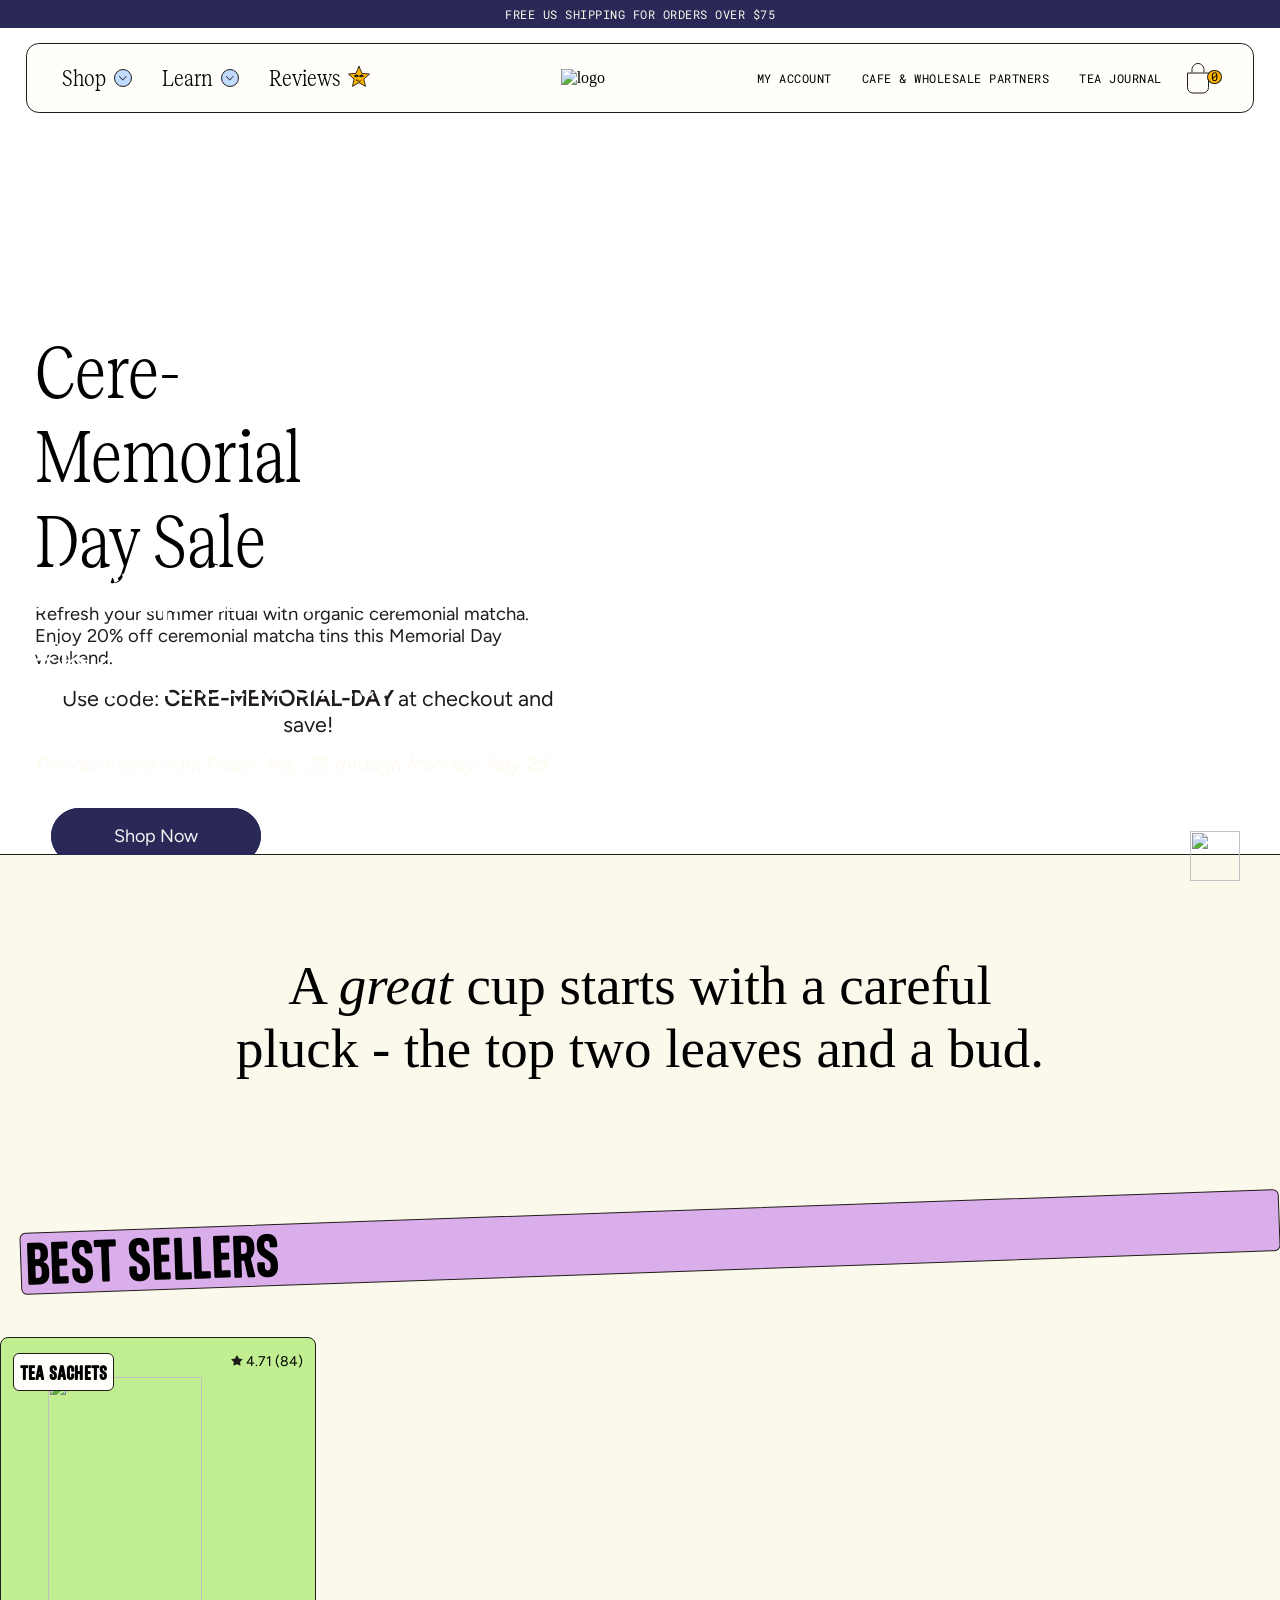
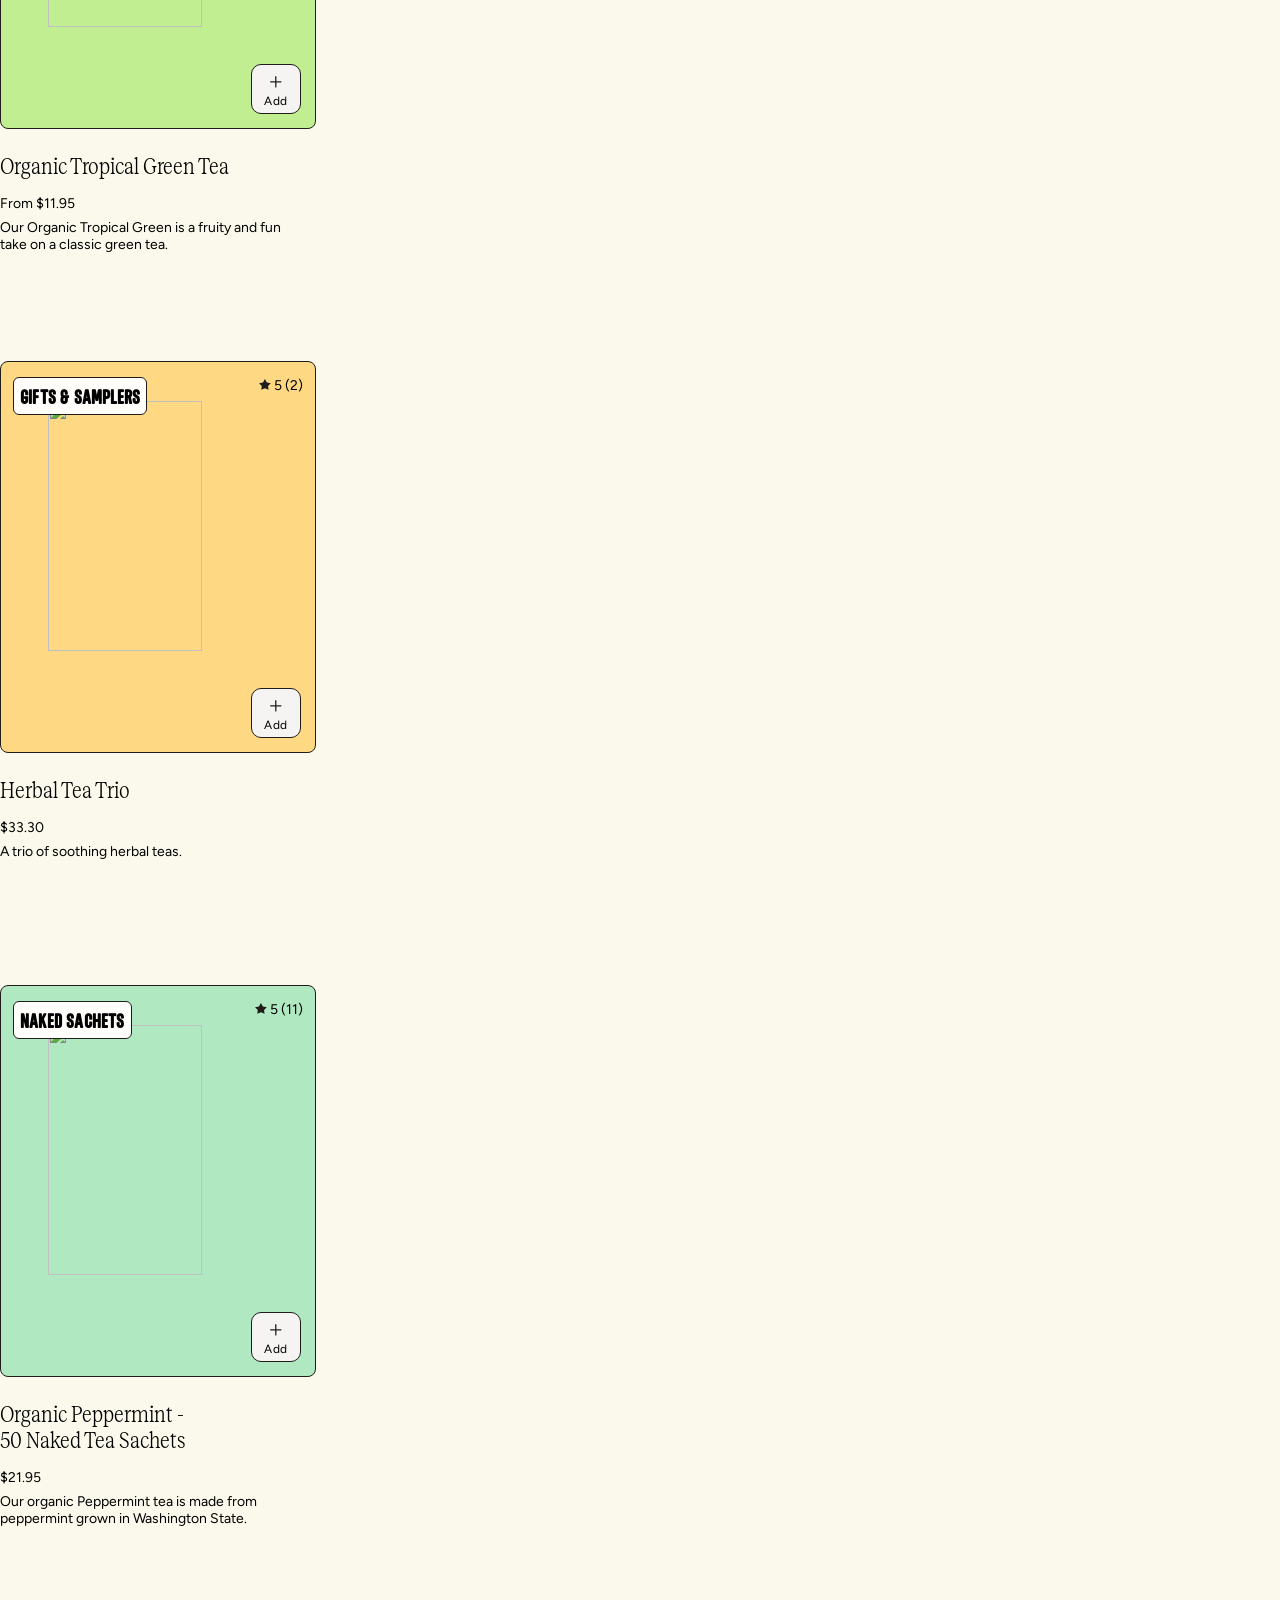
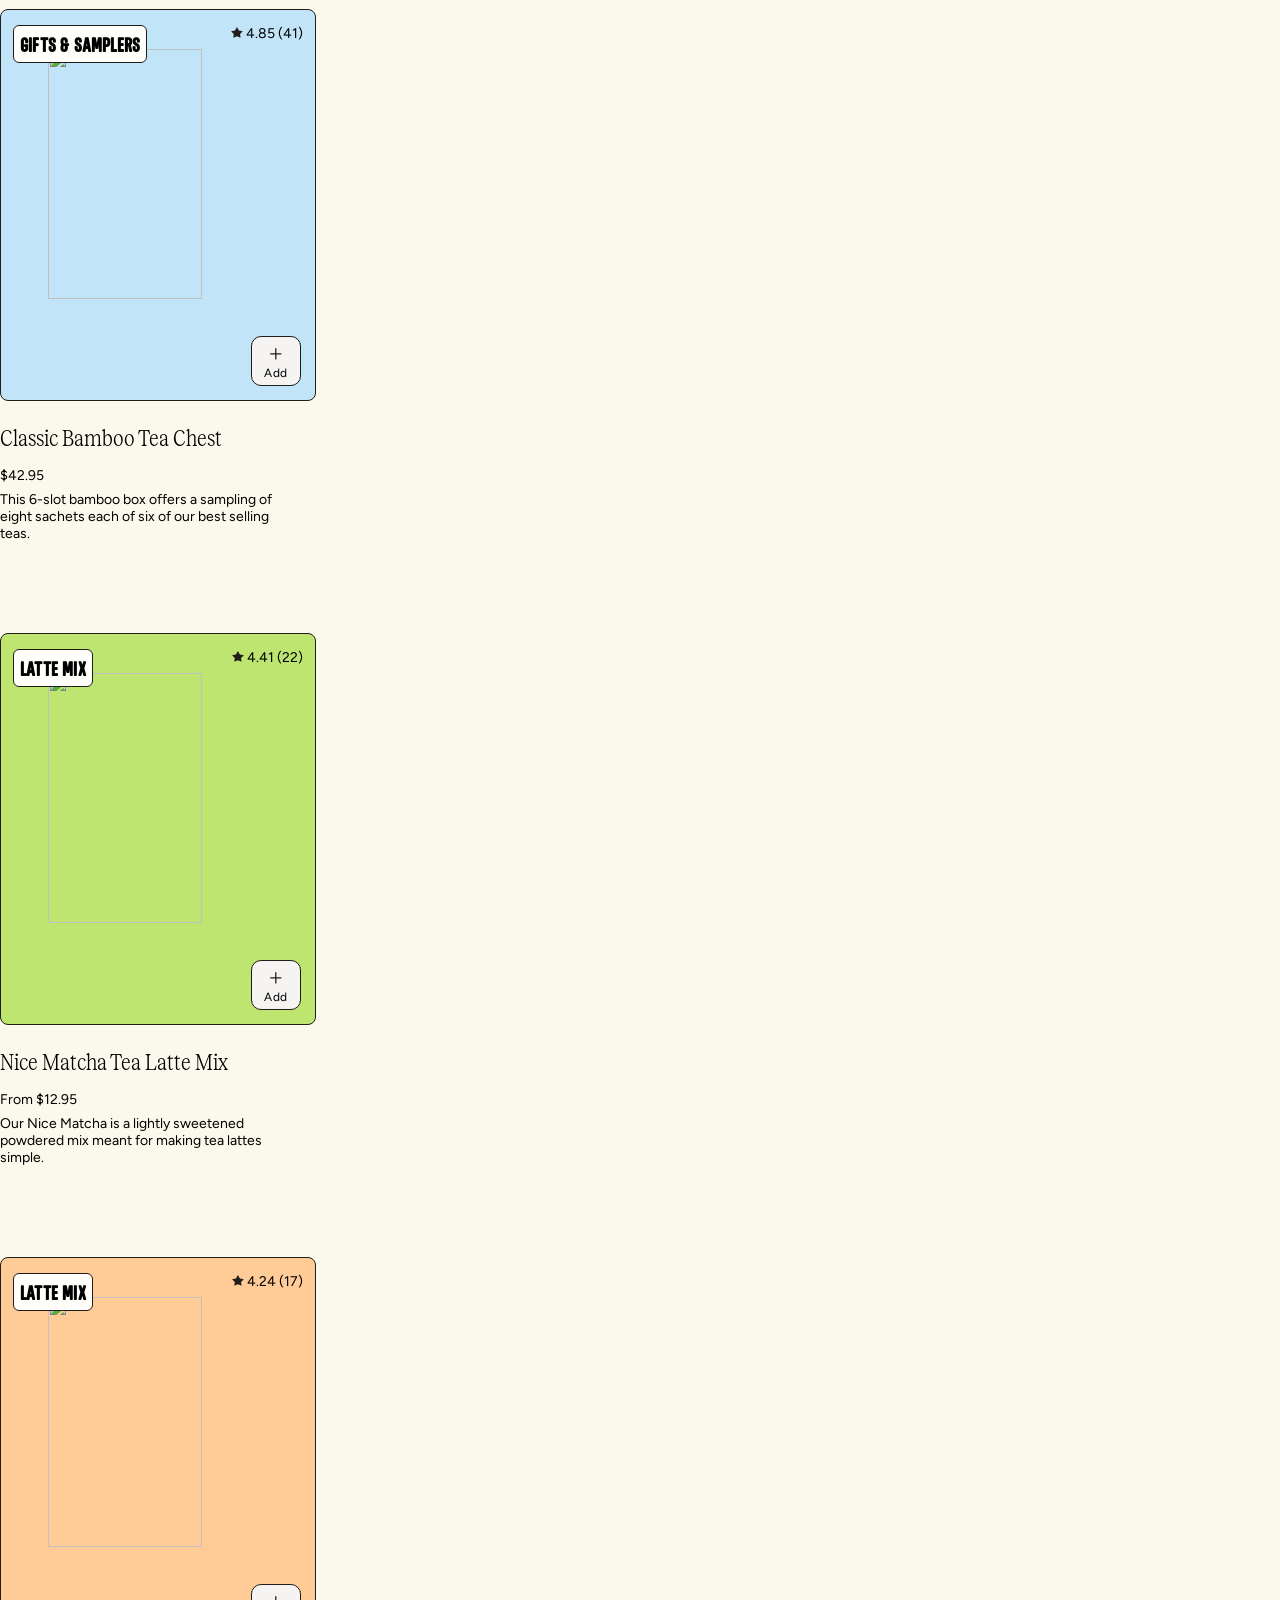
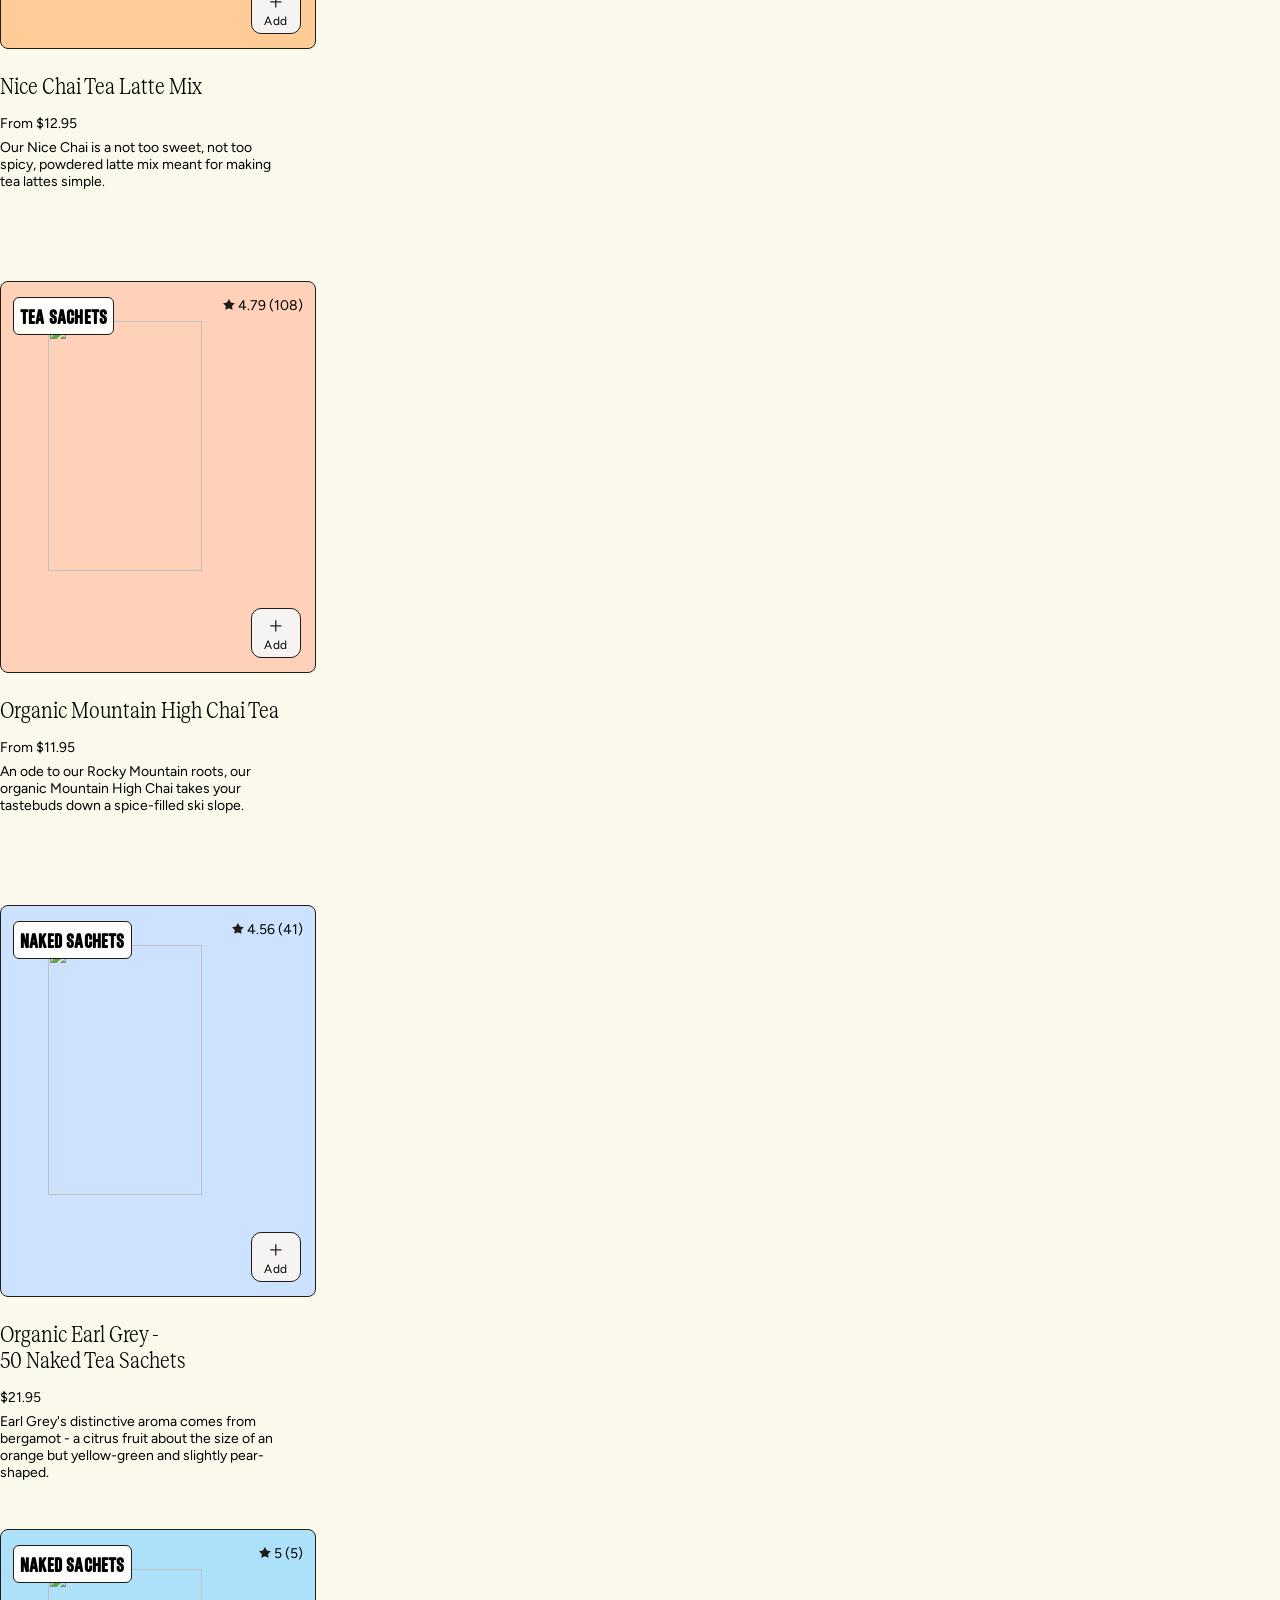
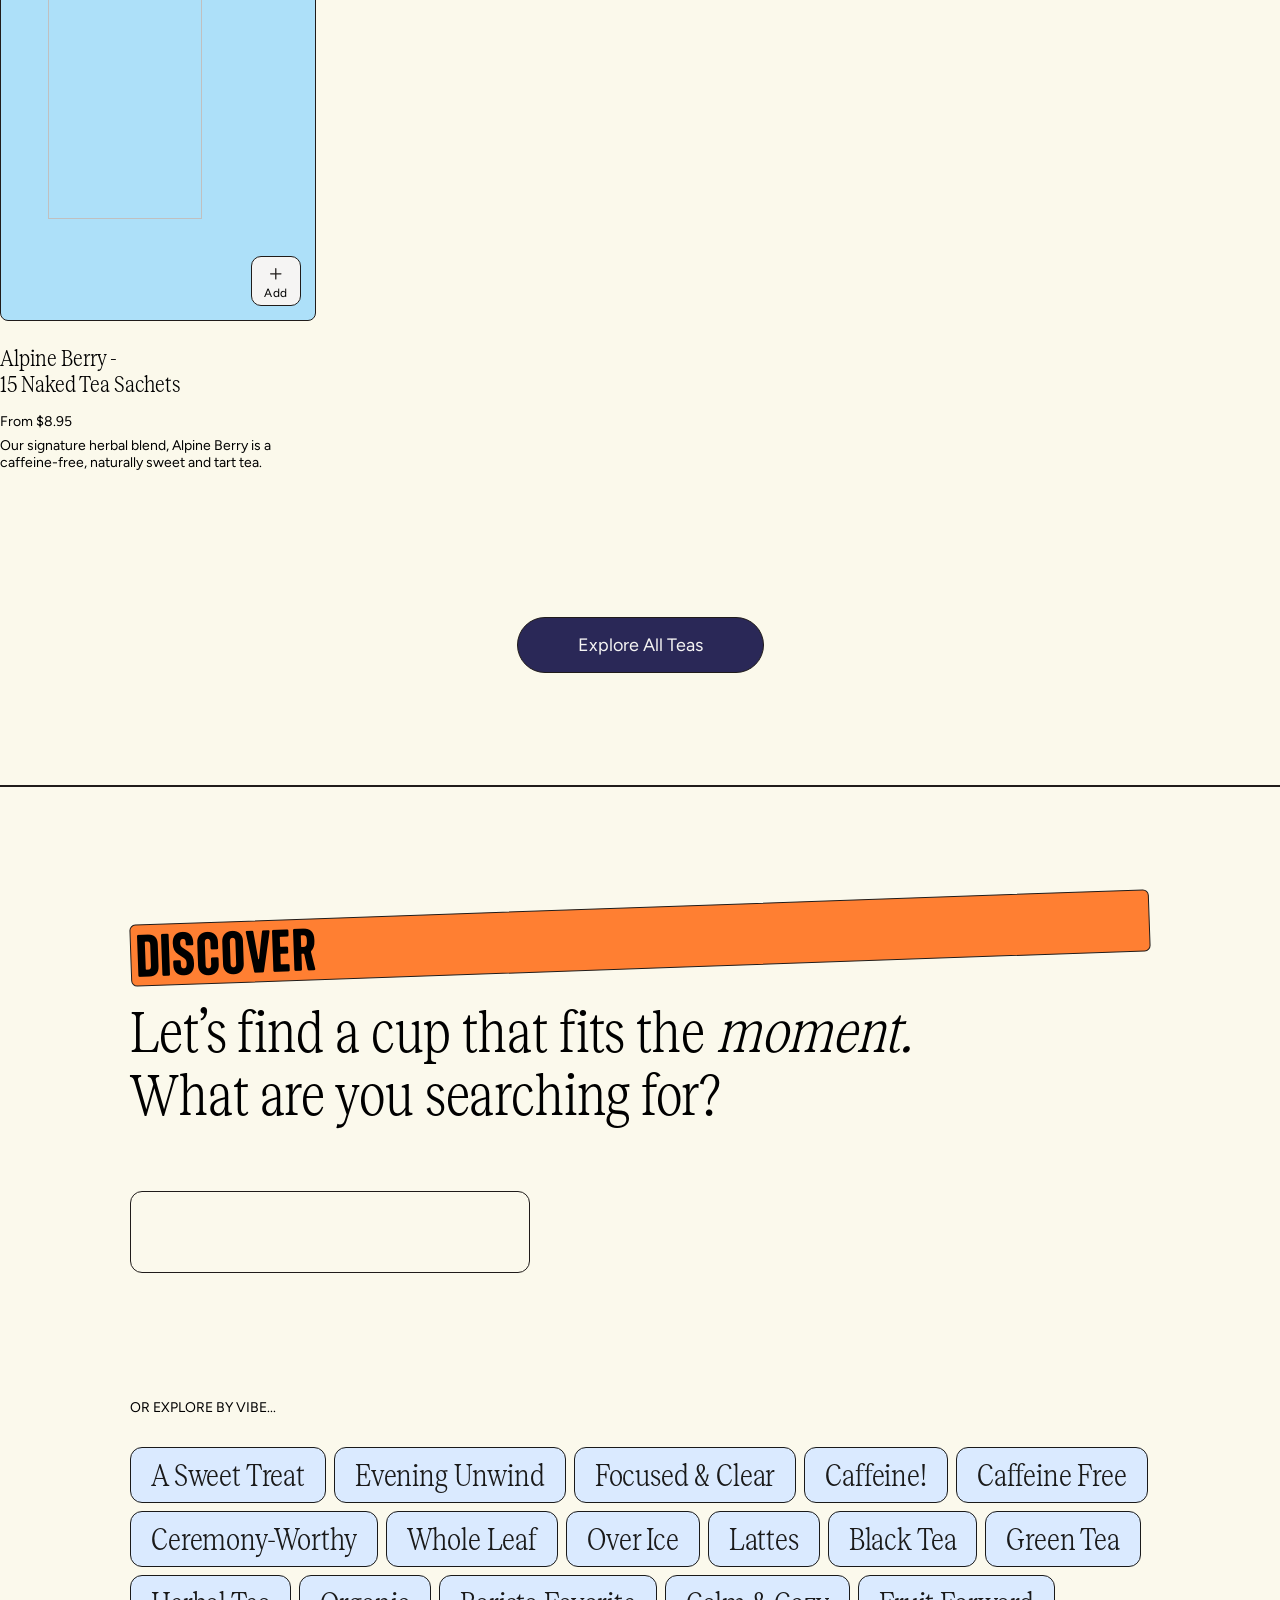
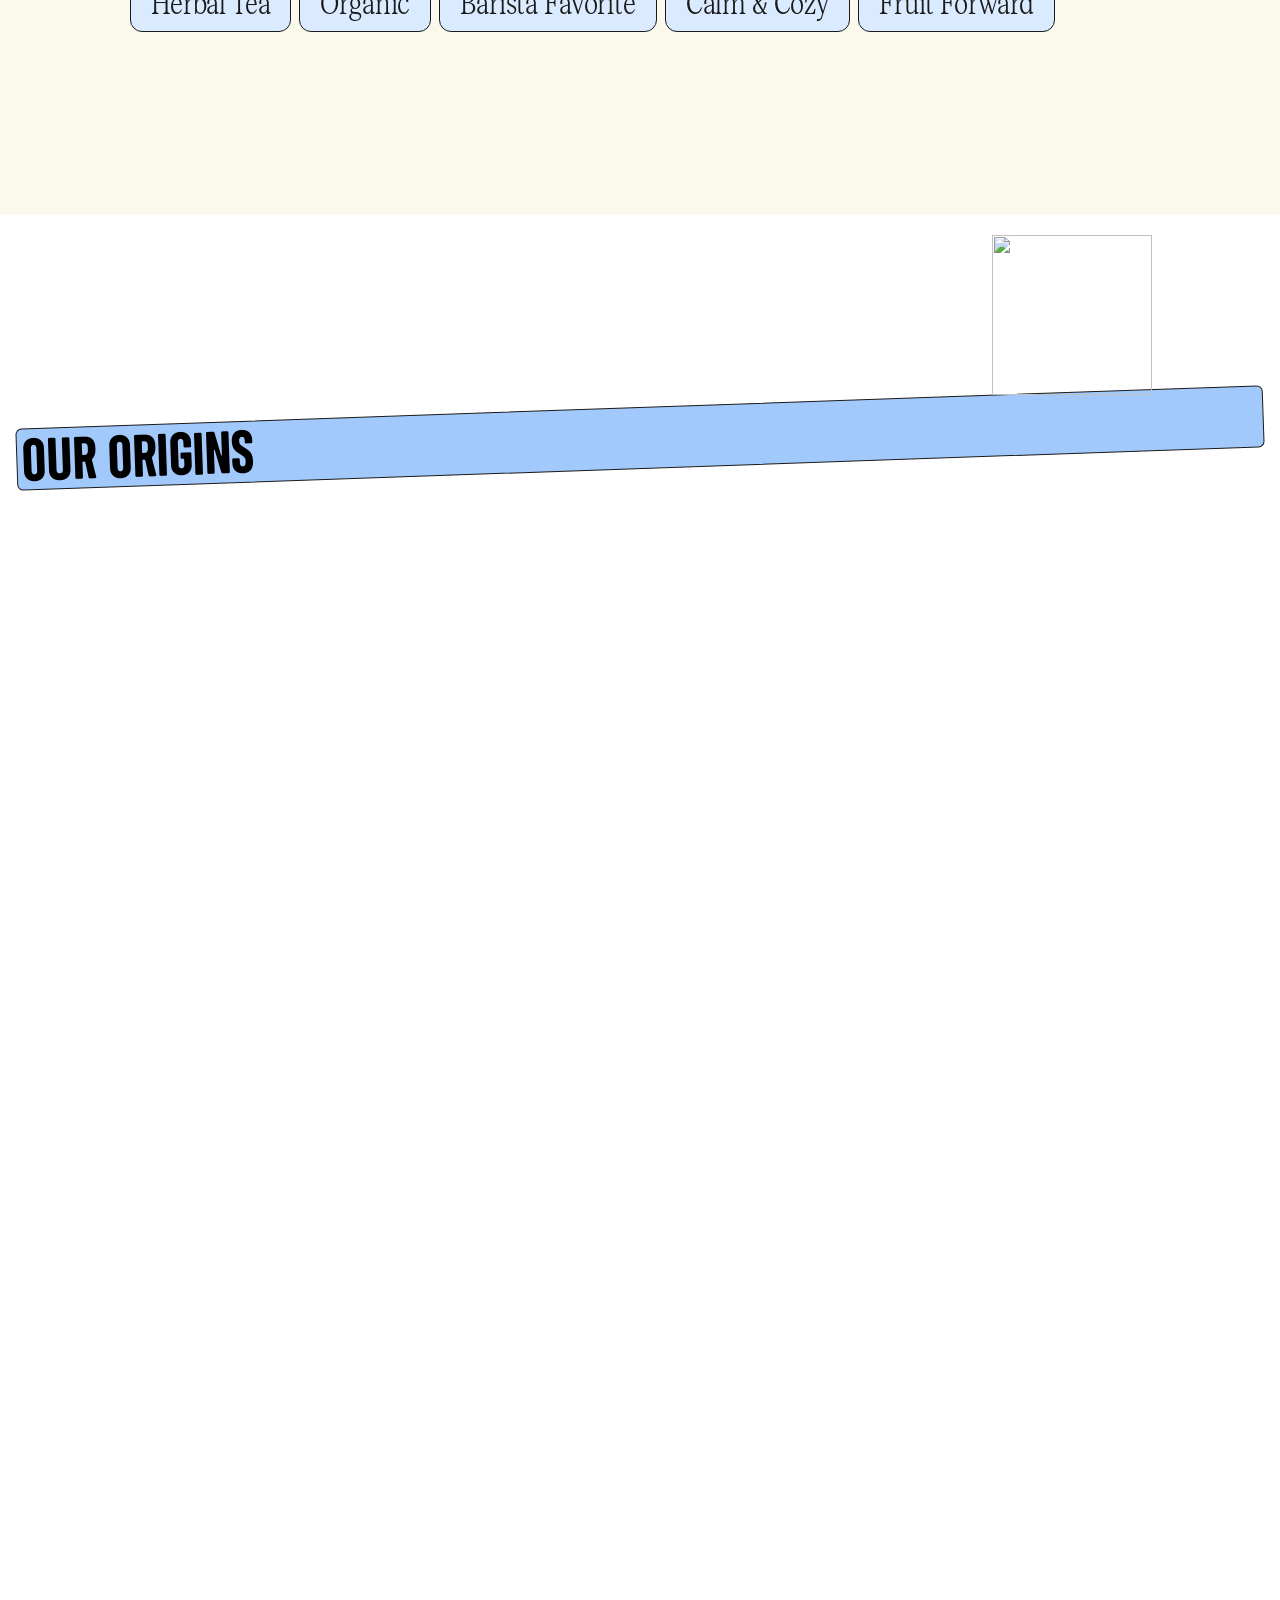
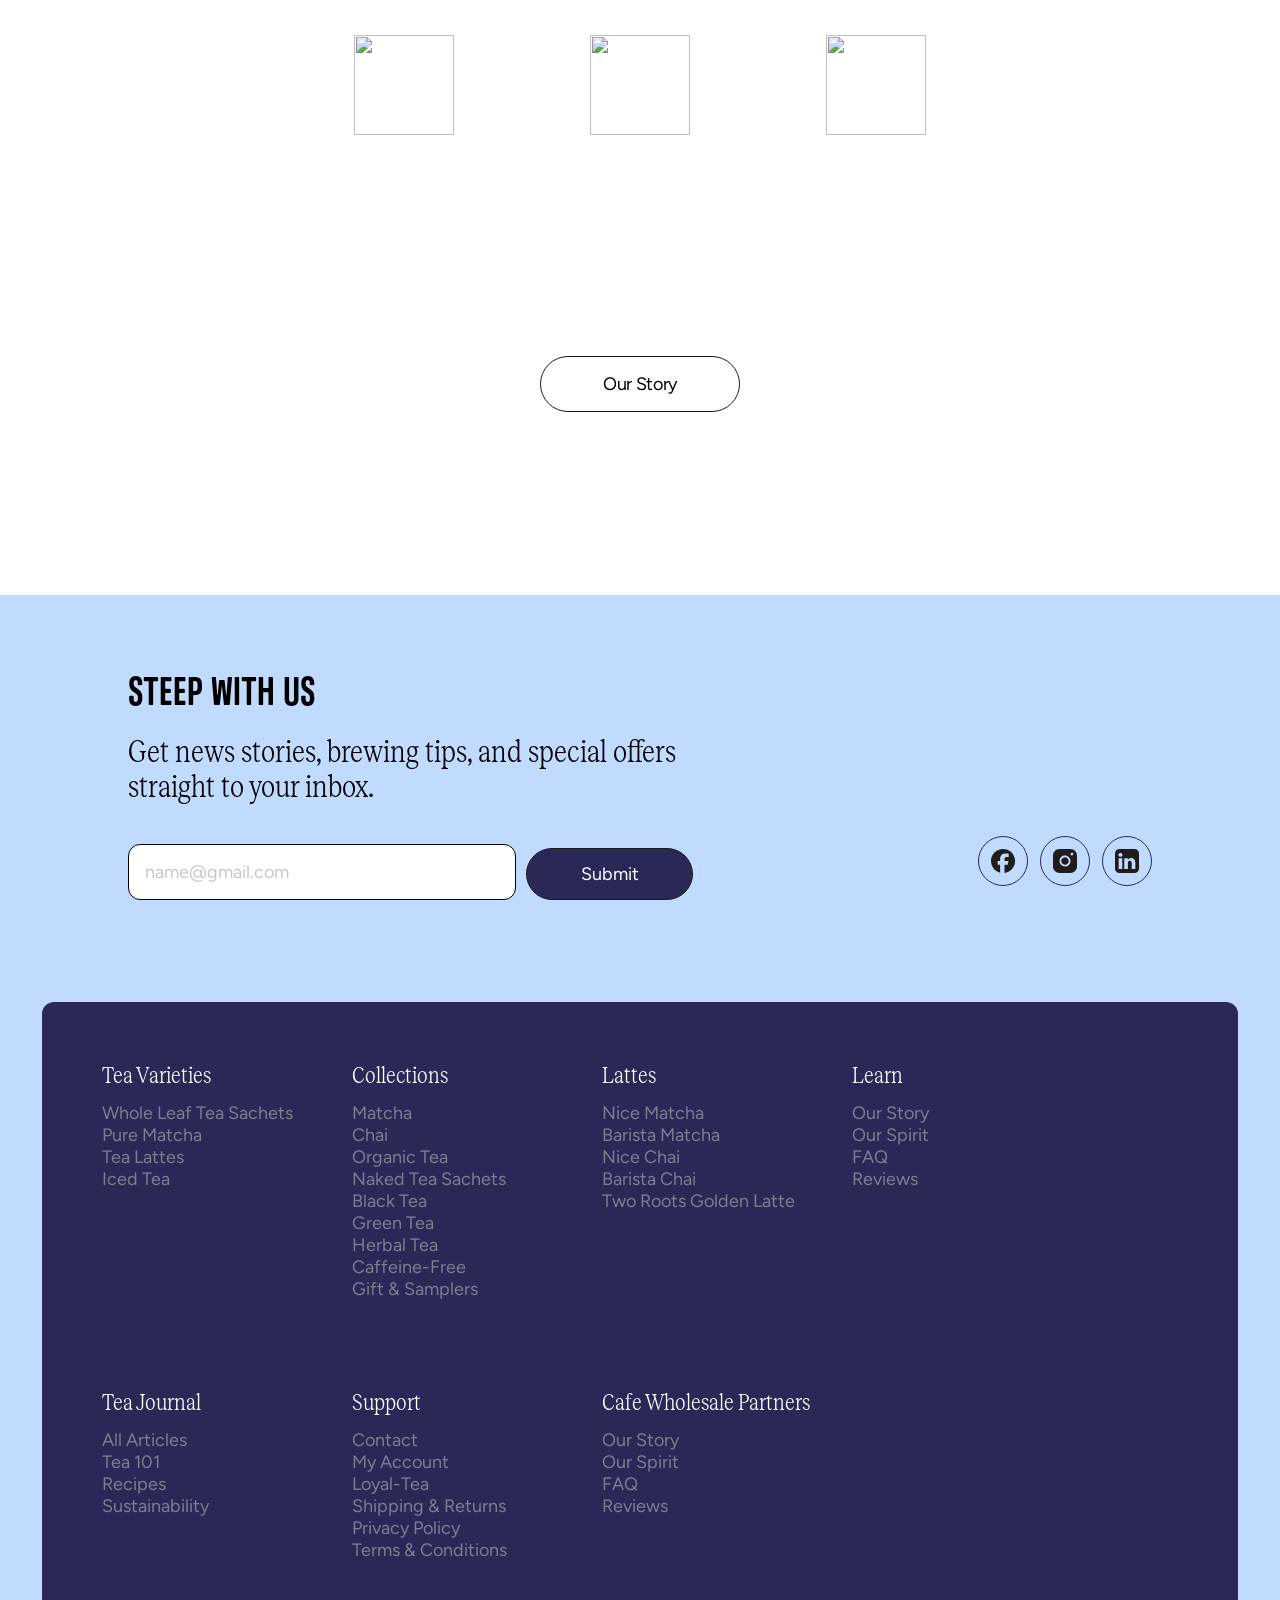
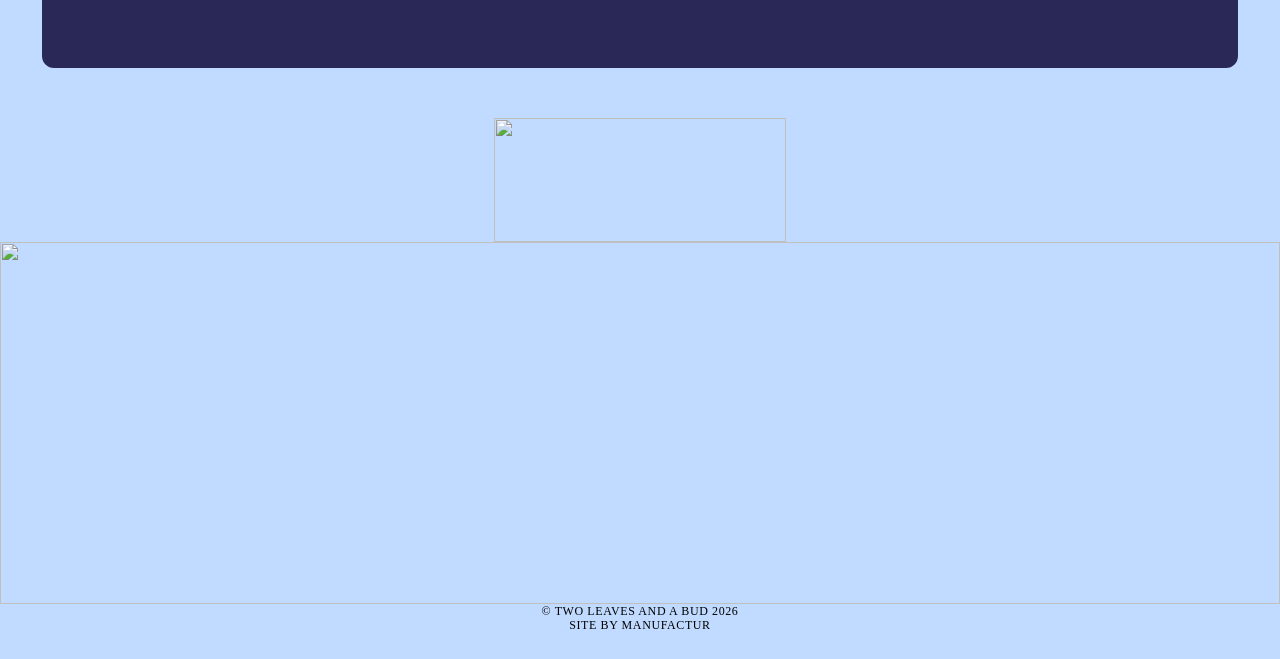
==== commit ff5c467a: "task-6" ====
--- a/6/index.html
+++ b/6/index.html
@@ -1,8860 +1,920 @@
-<!DOCTYPE html>
+<!doctype html>
 <html lang="en">
-
-<head>
-  <meta charset="UTF-8">
-  <meta name="viewport" content="width=device-width, initial-scale=1">
-  <title>Two Leaves and a Bud | Organic Tea</title>
-  <link rel="icon" type="image/png"
-    href="https://www.twoleavestea.com/cdn/shop/files/Artboard_1_d4c0a0bc-fbee-4ac2-952c-a58bac941206_32x32.png?v=1780948876">
-  <link rel="stylesheet" href="style.css">
-</head>
-
-<body id="two-leaves-and-a-bud-organic-tea" class="template-index top-offset-to-first-section"
-  style="--top-offset: 0px; --top-offset-mobile: 0px;">
-
-  <a class="skip-to-content-link button visually-hidden" href="https://www.twoleavestea.com/#MainContent">
-    Skip to content
-  </a>
-
-
-
-  <ul hidden="">
-    <li id="a11y-refresh-page-message">Choosing a selection results in a full page refresh.</li>
-  </ul>
-
-  <style>
-    .off-canvas:not(.is-loaded) {
-      display: none;
-    }
-  </style>
-
-  <header class="header is-inview loaded" id="header" data-inview="" x-data=""
-    x-init="$nextTick(() =&gt; { $el.classList.add(&#39;loaded&#39;) })">
-    <!-- BEGIN sections: header-group -->
-    <div id="shopify-section-sections--19933051060284__header_announcement_bar_XtRbkg"
-      class="shopify-section shopify-section-group-header-group">
-
-      <style>
-        .announcement-bar {
-          --announcement-bar-small-text: #ffffff;
-          --announcement-bar-heading: #ffffff;
-          --announcement-bar-text: #ffffff;
-          --announcement-bar-text-alpha: rgba(255, 255, 255, 0.4);
-          --announcement-bar-text-gradient: #121212;
-
-          --announcement-bar-background: #2a2857;
-
-          --announcement-bar-icons: #ffffff;
-          --announcement-bar-links: #ffffff;
-          --announcement-bar-links-hover: #ffffff;
-
-
-          --announcement-bar-primary-button-bg: #ffffff;
-
-          --announcement-bar-primary-button-text: #201c1a;
-          --announcement-bar-primary-button-border: #201c1a;
-          --announcement-bar-primary-button-border-alpha: rgba(32, 28, 26, 0.25);
-
-          --announcement-bar-primary-button-bg-hover: #2a2857;
-
-          --announcement-bar-primary-button-text-hover: #ffffff;
-          --announcement-bar-primary-button-border-hover: #201c1a;
-          --announcement-bar-primary-button-border-hover-alpha: rgba(32, 28, 26, 0.08);
-
-
-          --announcement-bar-secondary-button-bg: #ffffff;
-
-          --announcement-bar-secondary-button-text: #201c1a;
-          --announcement-bar-secondary-button-border: #201c1a;
-          --announcement-bar-secondary-button-border-alpha: rgba(32, 28, 26, 0.08);
-
-          --announcement-bar-secondary-button-bg-hover: #2a2857;
-
-          --announcement-bar-secondary-button-text-hover: #ffffff;
-          --announcement-bar-secondary-button-border-hover: #201c1a;
-          --announcement-bar-secondary-button-border-hover-alpha: rgba(32, 28, 26, 0.08);
-
-
-          --announcement-bar-tertiary-button-bg: #000000;
-
-          --announcement-bar-tertiary-button-text: #ffffff;
-          --announcement-bar-tertiary-button-border: #ffffff;
-          --announcement-bar-tertiary-button-border-alpha: rgba(255, 255, 255, 0.08);
-
-          --announcement-bar-tertiary-button-bg-hover: #ff2b0f;
-
-          --announcement-bar-tertiary-button-text-hover: #ffffff;
-          --announcement-bar-tertiary-button-border-hover: #ff2b0f;
-          --announcement-bar-tertiary-button-border-hover-alpha: rgba(255, 255, 255, 0.08);
-          --announcement-bar-scrollbar-track-color: ;
-        }
-      </style>
-      <style>
-        #header .announcement-bar-marquee__container--infinite {}
-
-
-        .announcement-bar__timer {
-          display: inline-flex;
-          align-items: center;
-          gap: 1px;
-        }
-
-        .announcement-bar__timer-sep {
-          margin: 0 1px;
-        }
-
-
-        @media (min-width: 641px) {
-          #shopify-section-sections--19933051060284__header_announcement_bar_XtRbkg .announcement-bar-marquee__container {
-            animation: none !important;
-            width: 100%;
-            justify-content: center;
-          }
-
-          #shopify-section-sections--19933051060284__header_announcement_bar_XtRbkg .marquee-duplicate {
-            display: none;
-          }
-        }
-      </style>
-
-
-
-
-
-
-
-
-
-
-
-
-
-      <div class="announcement-bar  marquee-scroller__wrapper" x-data="{ isSticky: window.scrollY &lt;= 120 }"
-        x-collapse="" x-show="isSticky"
-        x-on:scroll.window="isSticky = window.scrollY &lt;= 120 &amp;&amp; !document.querySelector(&quot;html&quot;).classList.contains(&quot;is-scroll-locked&quot;)"
-        style="--marquee-animation-name: right-to-left-marquee; --marquee-animation-duration: 30s; height: auto;">
-        <div
-          class="announcement-bar-marquee__container announcement-bar-marquee__container--infinite marquee-scroller__group">
-
-
-
-
-
-          <div class="announcement-bar-marquee__entry marquee-scroller__item"><a
-              href="https://www.twoleavestea.com/collections/summer-sale">
-              20% off all matcha, tea lattes, and iced teas. free shipping in the US on orders $50 and up
-            </a></div>
-
-
-
-
-
-
-
-
-          <div class="announcement-bar-marquee__entry marquee-scroller__item marquee-duplicate"><a
-              href="https://www.twoleavestea.com/collections/summer-sale">
-              20% off all matcha, tea lattes, and iced teas. free shipping in the US on orders $50 and up
-            </a></div>
-
-
-
-
-
-
-
-
-          <div class="announcement-bar-marquee__entry marquee-scroller__item marquee-duplicate"><a
-              href="https://www.twoleavestea.com/collections/summer-sale">
-              20% off all matcha, tea lattes, and iced teas. free shipping in the US on orders $50 and up
-            </a></div>
-
-
-
-
-
-
-
-
-          <div class="announcement-bar-marquee__entry marquee-scroller__item marquee-duplicate"><a
-              href="https://www.twoleavestea.com/collections/summer-sale">
-              20% off all matcha, tea lattes, and iced teas. free shipping in the US on orders $50 and up
-            </a></div>
-
-
-
-
-        </div>
-
-
+  <head>
+    <meta charset="UTF-8" />
+    <meta name="viewport" content="width=device-width, initial-scale=1.0" />
+    <link rel="stylesheet" href="style.css" />
+    <link
+      rel="shortcut icon"
+      href="./assets/images/Logo_1.svg"
+      type="image/x-icon"
+    />
+    <link
+      rel="stylesheet"
+      href="https://unpkg.com/flickity@2/dist/flickity.min.css"
+    />
+    <script src="https://unpkg.com/flickity@2/dist/flickity.pkgd.min.js"></script>
+    <title>twoleavestea</title>
+  </head>
+  <body>
+
+  <!-- NAV - BAR -->
+    <header>
+      <!-- OFFER -->
+      <div class="header-heading">
+        <p>Free us shipping for orders over $75</p>
       </div>
 
-
-
-
-
-    </div>
-    <div id="shopify-section-sections--19933051060284__header"
-      class="shopify-section shopify-section-group-header-group">
-
-      <style>
-        header.header .header__wrapper {
-          --header-small-text: #201c1a;
-          --header-heading: #201c1a;
-          --header-text: #201c1a;
-          --header-text-alpha: rgba(32, 28, 26, 0.4);
-          --header-text-gradient: 201C1A;
-
-          --header-background: #fbf9eb;
-
-          --header-icons: #201c1a;
-          --header-links: #201c1a;
-          --header-links-hover: #201c1a;
-
-
-          --header-primary-button-bg: #2a2857;
-
-          --header-primary-button-text: #ffffff;
-          --header-primary-button-border: #201c1a;
-          --header-primary-button-border-alpha: rgba(32, 28, 26, 0.25);
-
-          --header-primary-button-bg-hover: #ffffff;
-
-          --header-primary-button-text-hover: #201c1a;
-          --header-primary-button-border-hover: #201c1a;
-          --header-primary-button-border-hover-alpha: rgba(32, 28, 26, 0.08);
-
-
-          --header-secondary-button-bg: #ffffff;
-
-          --header-secondary-button-text: #201c1a;
-          --header-secondary-button-border: #201c1a;
-          --header-secondary-button-border-alpha: rgba(32, 28, 26, 0.08);
-
-          --header-secondary-button-bg-hover: #2a2857;
-
-          --header-secondary-button-text-hover: #ffffff;
-          --header-secondary-button-border-hover: #201c1a;
-          --header-secondary-button-border-hover-alpha: rgba(32, 28, 26, 0.08);
-
-
-          --header-tertiary-button-bg: #000000;
-
-          --header-tertiary-button-text: #ffffff;
-          --header-tertiary-button-border: #ffffff;
-          --header-tertiary-button-border-alpha: rgba(255, 255, 255, 0.08);
-
-          --header-tertiary-button-bg-hover: #ff2b0f;
-
-          --header-tertiary-button-text-hover: #ffffff;
-          --header-tertiary-button-border-hover: #ff2b0f;
-          --header-tertiary-button-border-hover-alpha: rgba(255, 255, 255, 0.08);
-          --header-scrollbar-track-color: ;
-        }
-      </style>
-
-
-      <style>
-        header.header.header--sticky .header__wrapper {
-          --header-small-text: #201c1a;
-          --header-heading: #201c1a;
-          --header-text: #201c1a;
-          --header-text-alpha: rgba(32, 28, 26, 0.4);
-          --header-text-gradient: 201C1A;
-
-          --header-background: #fbf9eb;
-
-          --header-icons: #201c1a;
-          --header-links: #201c1a;
-          --header-links-hover: #201c1a;
-
-
-          --header-primary-button-bg: #2a2857;
-
-          --header-primary-button-text: #ffffff;
-          --header-primary-button-border: #201c1a;
-          --header-primary-button-border-alpha: rgba(32, 28, 26, 0.25);
-
-          --header-primary-button-bg-hover: #ffffff;
-
-          --header-primary-button-text-hover: #201c1a;
-          --header-primary-button-border-hover: #201c1a;
-          --header-primary-button-border-hover-alpha: rgba(32, 28, 26, 0.08);
-
-
-          --header-secondary-button-bg: #ffffff;
-
-          --header-secondary-button-text: #201c1a;
-          --header-secondary-button-border: #201c1a;
-          --header-secondary-button-border-alpha: rgba(32, 28, 26, 0.08);
-
-          --header-secondary-button-bg-hover: #2a2857;
-
-          --header-secondary-button-text-hover: #ffffff;
-          --header-secondary-button-border-hover: #201c1a;
-          --header-secondary-button-border-hover-alpha: rgba(32, 28, 26, 0.08);
-
-
-          --header-tertiary-button-bg: #000000;
-
-          --header-tertiary-button-text: #ffffff;
-          --header-tertiary-button-border: #ffffff;
-          --header-tertiary-button-border-alpha: rgba(255, 255, 255, 0.08);
-
-          --header-tertiary-button-bg-hover: #ff2b0f;
-
-          --header-tertiary-button-text-hover: #ffffff;
-          --header-tertiary-button-border-hover: #ff2b0f;
-          --header-tertiary-button-border-hover-alpha: rgba(255, 255, 255, 0.08);
-          --header-scrollbar-track-color: ;
-        }
-      </style>
-
-
-
-
-
-
-
-
-
-
-
-
-
-
-
-
-
-
-
-
-
-
-
-
-
-
-
-
-
-
-
-
-
-
-
-
-      <style>
-        #shopify-section-sections--19933051060284__header {
-          --header-custom-background: #FFFEFB;
-        }
-      </style>
-
-      <style>
-        #shopify-section-sections--19933051060284__header .header__menu.left .header-menu__title {
-          font-weight: 300 !important;
-        }
-
-        #shopify-section-sections--19933051060284__header .header__menu.right .header-menu__title {
-          text-transform: uppercase !important;
-          font-weight: 500 !important;
-        }
-
-        @media screen and (min-width: 64em) {
-          #shopify-section-sections--19933051060284__header .header__menu.right .header-menu__title {
-            font-size: 12px !important;
-            letter-spacing: 0.5px !important;
-          }
-        }
-      </style>
-      <div class="header__wrapper" x-ref="headerWrapper" style="
-  --header-offset-mobile: 15px;
-  --header-offset-desktop: 15px;
-  --header-offset-sticky-mobile: 0px;
-  --header-offset-sticky-desktop: 0px;
-  --header-border-radius-mobile: 12px;
-  --header-border-radius-desktop: 12px;
-  --header-border-radius-sticky-mobile: 0px;
-  --header-border-radius-sticky-desktop: 0px;
-">
-        <div class="header__inner">
-          <div class="header__wrapper-inner logo-center--mobile logo-center--desktop">
-            <div class="header__left">
-
-              <button aria-label="Mobile Menu Trigger" class="mobile-menu-trigger standard" type="button" x-data=""
-                x-on:click="$store[&quot;offCanvasMenu&quot;].toggleOffcanvas()"
-                :aria-expanded="$store[&quot;offCanvasMenu&quot;].open" aria-expanded="false">
-                <span class="indicator"></span>
-                <span class="indicator"></span>
-                <span class="indicator"></span>
-                <div class="menu-text visually-hidden">Menu</div>
-
-                <span class="close-indicator">
-                  <span class="close-indicator__icon">
-                    <svg xmlns="http://www.w3.org/2000/svg" xmlns:xlink="http://www.w3.org/1999/xlink" width="19"
-                      height="15">
-                      <path fill="none" stroke="white" stroke-width="1.5" stroke-linecap="square" stroke-miterlimit="10"
-                        transform="translate(2.10156 6.5498)" d="M0 0.5L15 0.5" fill-rule="evenodd"></path>
-                      <path fill="none" stroke="white" stroke-width="1.5" stroke-miterlimit="10"
-                        transform="translate(1.10156 0.549805)" d="M7 13L0 6.5L7 0" fill-rule="evenodd"></path>
-                    </svg>
-                  </span>
-                  <span class="close-indicator__text">
-                    Close
-                  </span>
-                </span>
-              </button>
-
-
-              <nav class="header__menu header-menu left standard">
-
-                <ul class="header-menu__items">
-
-
-                  <li class="header-menu__item  with-dropdown">
-                    <a class="header-menu__title mega-menu__trigger-anchor custom-font-name-1"
-                      href="https://www.twoleavestea.com/#shop-mega-menu" aria-label="Shop" title="Shop"
-                      data-mfr-trigger="shop" @click="
-                $nextTick( () =&gt; $el.blur() );
-              " aria-expanded="false">
-                      <span class="label">Shop</span>
-
-
-
-                      <span class="header-menu__title-icon">
-
-                        <svg width="8" height="5" viewBox="0 0 8 5" fill="none" xmlns="http://www.w3.org/2000/svg">
-                          <path d="M0.500008 0.500008L3.74001 4.10007L6.98001 0.500008" stroke="#201C1A"
-                            stroke-linecap="round" stroke-linejoin="round"></path>
-                        </svg>
-                      </span></a>
-                  </li>
-
-
-                  <li class="header-menu__item  with-dropdown">
-                    <a class="header-menu__title mega-menu__trigger-anchor custom-font-name-1"
-                      href="https://www.twoleavestea.com/#learn-mega-menu" aria-label="Learn" title="Learn"
-                      data-mfr-trigger="learn" @click="
-                $nextTick( () =&gt; $el.blur() );
-              " aria-expanded="false">
-                      <span class="label">Learn</span>
-
-
-
-                      <span class="header-menu__title-icon">
-
-                        <svg width="8" height="5" viewBox="0 0 8 5" fill="none" xmlns="http://www.w3.org/2000/svg">
-                          <path d="M0.500008 0.500008L3.74001 4.10007L6.98001 0.500008" stroke="#201C1A"
-                            stroke-linecap="round" stroke-linejoin="round"></path>
-                        </svg>
-                      </span></a>
-                  </li>
-
-
-                  <li class="header-menu__item  ">
-                    <a class="header-menu__title mega-menu__trigger-anchor custom-font-name-1"
-                      href="https://www.twoleavestea.com/pages/reviews" aria-label="Reviews" title="Reviews"
-                      data-mfr-trigger="reviews" @click="
-                $nextTick( () =&gt; $el.blur() );
-              ">
-                      <span class="label">Reviews</span>
-
-
-
-                      <span class="review-icon"><svg width="24" height="23" viewBox="0 0 24 23" fill="none"
-                          xmlns="http://www.w3.org/2000/svg">
-                          <path
-                            d="M11.9812 0.5L15.2477 8.06787L23.457 8.83867L17.269 14.2882L19.0747 22.3304L11.9812 18.1314L4.88764 22.3304L6.68798 14.2882L0.5 8.83867L8.70931 8.06787L11.9812 0.5Z"
-                            fill="#FFB500" stroke="#201C1A" stroke-linecap="round" stroke-linejoin="round"></path>
-                          <path
-                            d="M14.3623 15.9253C14.0301 16.2301 13.25 16.7223 11.9679 16.7223C10.6858 16.7224 9.64455 15.8909 9.64453 15.4546"
-                            stroke="#201C1A" stroke-linecap="round" stroke-linejoin="round"></path>
-                          <path
-                            d="M9.75832 14.9543C9.75832 14.9543 9.7335 15.2344 9.55474 15.5289C9.37597 15.8235 9.20904 16.0181 9.20904 16.0181"
-                            stroke="#201C1A" stroke-linecap="round"></path>
-                          <path
-                            d="M7.38728 11.2923C7.38724 10.5121 8.15647 9.87959 9.10445 9.87954C10.0524 9.87949 10.8217 10.5119 10.8218 11.2921"
-                            stroke="#201C1A" stroke-linecap="round" stroke-linejoin="round"></path>
-                          <path
-                            d="M13.1138 11.292C13.1138 10.5118 13.883 9.87932 14.831 9.87927C15.779 9.87922 16.5483 10.5116 16.5483 11.2918"
-                            stroke="#201C1A" stroke-linecap="round" stroke-linejoin="round"></path>
-                          <ellipse cx="9.05864" cy="10.9366" rx="2.0737" ry="1.33229" fill="#201C1A"></ellipse>
-                          <ellipse cx="14.8765" cy="10.9363" rx="2.0737" ry="1.33229" fill="#201C1A"></ellipse>
-                          <path d="M10.6392 10.9088L13.1859 10.9087" stroke="#201C1A" stroke-linecap="round"
-                            stroke-linejoin="round"></path>
-                        </svg></span>
-
-                    </a>
-                  </li>
-                </ul>
-
-              </nav> <!-- .header__menu -->
-
-            </div> <!-- .header__left -->
-
-            <div class="header__center">
-
-
-              <a href="https://www.twoleavestea.com/" itemprop="url" class="header__logo header-logo 
-  ">
-
-
-
-
-
-                <img src="assets/Twoleaves_logo.svg" alt="Two Leaves and a Bud" width="420" height="176.64" class="">
-
-              </a>
-
-            </div>
-
-            <div class="header__right">
-
-
-              <nav class="header__menu header-menu right">
-                <ul class="header-menu__items">
-                  <li class="header-menu__item  ">
-                    <a class="header-menu__title mega-menu__trigger-anchor custom-font-name-3 "
-                      href="https://www.twoleavestea.com/account" aria-label="My Account" title="My Account" @click="
-                $nextTick( () =&gt; $el.blur() );
-              ">
-                      <span class="label">My Account</span>
-
-
-
-                    </a>
-                  </li>
-                  <li class="header-menu__item  ">
-                    <a class="header-menu__title mega-menu__trigger-anchor custom-font-name-3 "
-                      href="https://www.twoleavestea.com/pages/cafe-and-wholesale-partners"
-                      aria-label="Cafe &amp; Wholesale Partners" title="Cafe &amp; Wholesale Partners" @click="
-                $nextTick( () =&gt; $el.blur() );
-              ">
-                      <span class="label">Cafe &amp; Wholesale Partners</span>
-
-
-
-                    </a>
-                  </li>
-                  <li class="header-menu__item  ">
-                    <a class="header-menu__title mega-menu__trigger-anchor custom-font-name-3 "
-                      href="https://www.twoleavestea.com/blogs/twoleaves" aria-label="Tea Journal" title="Tea Journal"
-                      @click="
-                $nextTick( () =&gt; $el.blur() );
-              ">
-                      <span class="label">Tea Journal</span>
-
-
-
-                    </a>
-                  </li>
-                </ul>
-
-              </nav> <!-- .header__menu -->
-
-
-
-
-
-
-
-
-
-              <div class="header__cart has-icon cart" data-spark-link="cart" role="button" x-data=""
-                x-on:click="$store[&quot;offCanvasCart&quot;].openOffcanvas()"
-                :aria-expanded="$store[&quot;offCanvasCart&quot;].open" aria-expanded="false">
-
-                <div class="header__cart-inner">
-                  <div class="cart__icon">
-
-                    <svg width="22" height="31" viewBox="0 0 22 31" fill="none" xmlns="http://www.w3.org/2000/svg">
-                      <path d="M21.5 10V24.5C21.5 27.5376 19.0376 30 16 30H6C2.96243 30 0.5 27.5376 0.5 24.5V10H21.5Z"
-                        stroke="#201C1A"></path>
-                      <path d="M5 9.5V6.5C5 3.18629 7.68629 0.5 11 0.5C14.3137 0.5 17 3.18629 17 6.5V9.5"
-                        stroke="#201C1A"></path>
-                    </svg>
-
-                  </div>
-                  <div class="cart__number">
-                    <span class="cart__count">
-                      <span x-text="$store.cart.cartCounter">0</span>
-                    </span>
-                  </div>
+      <!-- NAVBAR -->
+      <div class="header-navbar">
+        <nav>
+          <div class="navbar-left">
+            <div class="navbar-left-mobile"></div>
+            <div class="navbar-left-desktop">
+              <div class="inner-div">
+                <h2>Shop</h2>
+                <div>
+                  <svg
+                    width="8"
+                    height="5"
+                    viewBox="0 0 8 5"
+                    fill="none"
+                    xmlns="http://www.w3.org/2000/svg"
+                  >
+                    <path
+                      d="M0.500008 0.500008L3.74001 4.10007L6.98001 0.500008"
+                      stroke="#201C1A"
+                      stroke-linecap="round"
+                      stroke-linejoin="round"
+                    ></path>
+                  </svg>
                 </div>
               </div>
-
-
-
-
-            </div> <!-- .header__right -->
-
-            <div id="shopify-block-AcGVSNWM4cHVuMGZDS__header-mega-menus"
-              class="shopify-block mfr-mega-menu__mega-menus">
-              <div id="shopify-block-Ac25JdEdDMzkrRlJJa__header_mega_menu_cRyNhK" class="shopify-block mfr-mega-menu">
-                <div class="mfr-dropdown mfr-mega-menu__wrapper" x-data="MFRDropdownMenu({
-      id: &quot;shop-mega-menu&quot;,
-      anchor: $refs[&quot;headerWrapper&quot;],
-      devMode: false
-    })" x-anchor.no-style="$refs[&quot;headerWrapper&quot;]" x-trap.noautofocus="open"
-                  x-bind:style="{ position: &quot;absolute&quot;, top: &quot;100%&quot;, left: &quot;0px&quot; }"
-                  x-show="open" :aria-hidden="!open" x-transition:enter-start="opacity-0"
-                  x-transition:enter-end="opacity-1" x-transition:leave-start="opacity-1"
-                  x-transition:leave-end="opacity-0" @mouseenter="cancelClose()" @mouseleave="closeWithDelay()"
-                  style="position: absolute; top: 100%; left: 0px; display: none;" aria-hidden="true">
-                  <div class="mfr-mega-menu__inner" style="padding: 50px 50px 50px 50px;">
-                    <div id="shopify-block-AUkZjY1phcVFwUUg1c__menus" class="shopify-block mfr-mega-menu__menus">
-                      <div id="shopify-block-AaEhiR0trSGEyRFU5e__mega_menu_menu_nj8f9x"
-                        class="shopify-block mfr-mega-menu__menu">
-                        <p class="mfr-mega-menu__menu-heading mfr-mega-menu__heading">
-                          Tea varieties
-                        </p>
-
-                        <ul class="mfr-mega-menu__menu-list">
-
-                          <li>
-                            <a href="https://www.twoleavestea.com/collections/whole-leaf-tea-sachets"
-                              title="Whole Leaf Tea Sachets" aria-label="Whole Leaf Tea Sachets">
-                              Whole Leaf Tea Sachets
-                            </a>
-
-                          </li>
-
-                          <li>
-                            <a href="https://www.twoleavestea.com/collections/pure-matcha" title="Pure Matcha"
-                              aria-label="Pure Matcha">
-                              Pure Matcha
-                            </a>
-
-                          </li>
-
-                          <li>
-                            <a href="https://www.twoleavestea.com/collections/tea-lattes-1" title="Tea Lattes"
-                              aria-label="Tea Lattes">
-                              Tea Lattes
-                            </a>
-
-                          </li>
-
-                          <li>
-                            <a href="https://www.twoleavestea.com/collections/iced-tea" title="Iced Tea"
-                              aria-label="Iced Tea">
-                              Iced Tea
-                            </a>
-
-                          </li>
-
-                        </ul>
-                      </div>
-                      <div id="shopify-block-ATmdYbndxOVFNam9Ed__mega_menu_menu_pVEGih"
-                        class="shopify-block mfr-mega-menu__menu">
-                        <p class="mfr-mega-menu__menu-heading mfr-mega-menu__heading">
-                          Collections
-                        </p>
-
-                        <ul class="mfr-mega-menu__menu-list">
-
-                          <li>
-                            <a href="https://www.twoleavestea.com/collections/matcha-green-tea" title="Matcha"
-                              aria-label="Matcha">
-                              Matcha
-                            </a>
-
-                          </li>
-
-                          <li>
-                            <a href="https://www.twoleavestea.com/collections/chai-tea" title="Chai" aria-label="Chai">
-                              Chai
-                            </a>
-
-                          </li>
-
-                          <li>
-                            <a href="https://www.twoleavestea.com/collections/organic-tea" title="Organic Tea"
-                              aria-label="Organic Tea">
-                              Organic Tea
-                            </a>
-
-                          </li>
-
-                          <li>
-                            <a href="https://www.twoleavestea.com/collections/naked-50s" title="Naked Tea Sachets"
-                              aria-label="Naked Tea Sachets">
-                              Naked Tea Sachets
-                            </a>
-
-                          </li>
-
-                          <li>
-                            <a href="https://www.twoleavestea.com/collections/black-tea" title="Black Tea"
-                              aria-label="Black Tea">
-                              Black Tea
-                            </a>
-
-                          </li>
-
-                          <li>
-                            <a href="https://www.twoleavestea.com/collections/green-tea" title="Green Tea"
-                              aria-label="Green Tea">
-                              Green Tea
-                            </a>
-
-                          </li>
-
-                          <li>
-                            <a href="https://www.twoleavestea.com/collections/herbal-tea" title="Herbal Tea"
-                              aria-label="Herbal Tea">
-                              Herbal Tea
-                            </a>
-
-                          </li>
-
-                          <li>
-                            <a href="https://www.twoleavestea.com/collections/caffeine-free-teas" title="Caffeine-Free"
-                              aria-label="Caffeine-Free">
-                              Caffeine-Free
-                            </a>
-
-                          </li>
-
-                          <li>
-                            <a href="https://www.twoleavestea.com/collections/gifts-samplers-teaware"
-                              title="Gifts &amp; Samplers" aria-label="Gifts &amp; Samplers">
-                              Gifts &amp; Samplers
-                            </a>
-
-                          </li>
-
-                        </ul>
-                      </div>
-                    </div>
-                    <div id="shopify-block-AcHArL1ZtRFhBMVhLO__shop-image-links"
-                      class="shopify-block mfr-mega-menu__shop-image-links">
-                      <p class="mfr-mega-menu__shop-image-link-heading mfr-mega-menu__heading">
-                        shop best sellers
-                      </p>
-
-                      <div class="mfr-mega-menu__shop-image-link-inner">
-                        <div class="mfr-mega-menu__shop-image-link-item">
-                          <a href="https://www.twoleavestea.com/products/ceremonial-matcha-1oz-tin"
-                            class="mfr-mega-menu__shop-image-link" aria-label="Organic Ceremonial Matcha - 1 oz Tin">
-
-                            <div class="image" style="
-                    
-                    --light-bg: #c8e892;
-                    
-                    
-                    --dark-bg: #75ab45;
-                    
-                ">
-
-
-
-
-
-
-
-
-
-
-
-
-                              <img alt="Organic Ceremonial Matcha - 1 oz Tin Featured Image" width="600" loading="lazy"
-                                class="" src="assets/matcha-tin_featured(1).webp" style="aspect-ratio: /;"
-                                data-srcset="//www.twoleavestea.com/cdn/shop/files/matcha-tin_featured.webp?v=1771589563&amp;width=300.0 240w,//www.twoleavestea.com/cdn/shop/files/matcha-tin_featured.webp?v=1771589563&amp;width=375.0 300w,//www.twoleavestea.com/cdn/shop/files/matcha-tin_featured.webp?v=1771589563&amp;width=450.0 360w,//www.twoleavestea.com/cdn/shop/files/matcha-tin_featured.webp?v=1771589563&amp;width=525.0 420w,//www.twoleavestea.com/cdn/shop/files/matcha-tin_featured.webp?v=1771589563&amp;width=600.0 480w,//www.twoleavestea.com/cdn/shop/files/matcha-tin_featured.webp?v=1771589563&amp;width=750.0 600w,"
-                                x-effect="if( window.loadLozadImages) window.loadLozadImages();" data-loaded="true">
-
-                            </div>
-
-                            <p class="label">Organic Ceremonial Matcha -<br>1 oz Tin</p>
-                          </a>
-                        </div>
-                        <div class="mfr-mega-menu__shop-image-link-item">
-                          <a href="https://www.twoleavestea.com/products/nice-chai-latte-mix"
-                            class="mfr-mega-menu__shop-image-link" aria-label="Nice Chai Tea Latte Mix">
-
-                            <div class="image" style="
-                    
-                    --light-bg: #ffcb96;
-                    
-                    
-                    --dark-bg: #f09f54;
-                    
-                ">
-
-
-
-
-
-
-
-
-
-
-
-
-                              <img alt="Nice Chai Tea Latte Mix Featured Image" width="600" loading="lazy" class=""
-                                src="assets/Latte_Mix_b400f40c-730f-4122-9058-cfc4e5bf8faf(1).webp"
-                                style="aspect-ratio: /;"
-                                data-srcset="//www.twoleavestea.com/cdn/shop/files/Latte_Mix_b400f40c-730f-4122-9058-cfc4e5bf8faf.webp?v=1771389945&amp;width=300.0 240w,//www.twoleavestea.com/cdn/shop/files/Latte_Mix_b400f40c-730f-4122-9058-cfc4e5bf8faf.webp?v=1771389945&amp;width=375.0 300w,//www.twoleavestea.com/cdn/shop/files/Latte_Mix_b400f40c-730f-4122-9058-cfc4e5bf8faf.webp?v=1771389945&amp;width=450.0 360w,//www.twoleavestea.com/cdn/shop/files/Latte_Mix_b400f40c-730f-4122-9058-cfc4e5bf8faf.webp?v=1771389945&amp;width=525.0 420w,//www.twoleavestea.com/cdn/shop/files/Latte_Mix_b400f40c-730f-4122-9058-cfc4e5bf8faf.webp?v=1771389945&amp;width=600.0 480w,//www.twoleavestea.com/cdn/shop/files/Latte_Mix_b400f40c-730f-4122-9058-cfc4e5bf8faf.webp?v=1771389945&amp;width=750.0 600w,"
-                                x-effect="if( window.loadLozadImages) window.loadLozadImages();" data-loaded="true">
-
-                            </div>
-
-                            <p class="label">Nice Chai Tea Latte Mix</p>
-                          </a>
-                        </div>
-                        <div class="mfr-mega-menu__shop-image-link-item">
-                          <a href="https://www.twoleavestea.com/products/organic-earl-grey"
-                            class="mfr-mega-menu__shop-image-link" aria-label="Organic Earl Grey Tea">
-
-                            <div class="image" style="
-                    
-                    --light-bg: #cce3ff;
-                    
-                    
-                    --dark-bg: #78a4dd;
-                    
-                ">
-
-
-
-
-
-
-
-
-
-
-
-
-                              <img alt="Organic Earl Grey Tea Featured Image" width="600" loading="lazy" class=""
-                                src="assets/organic_earl_gray_tea_sachet_featured(1).webp" style="aspect-ratio: /;"
-                                data-srcset="//www.twoleavestea.com/cdn/shop/files/organic_earl_gray_tea_sachet_featured.webp?v=1771575276&amp;width=300.0 240w,//www.twoleavestea.com/cdn/shop/files/organic_earl_gray_tea_sachet_featured.webp?v=1771575276&amp;width=375.0 300w,//www.twoleavestea.com/cdn/shop/files/organic_earl_gray_tea_sachet_featured.webp?v=1771575276&amp;width=450.0 360w,//www.twoleavestea.com/cdn/shop/files/organic_earl_gray_tea_sachet_featured.webp?v=1771575276&amp;width=525.0 420w,//www.twoleavestea.com/cdn/shop/files/organic_earl_gray_tea_sachet_featured.webp?v=1771575276&amp;width=600.0 480w,//www.twoleavestea.com/cdn/shop/files/organic_earl_gray_tea_sachet_featured.webp?v=1771575276&amp;width=750.0 600w,"
-                                x-effect="if( window.loadLozadImages) window.loadLozadImages();" data-loaded="true">
-
-                            </div>
-
-                            <p class="label">Organic Earl Grey Tea</p>
-                          </a>
-                        </div>
-                      </div>
-                    </div>
-                    <div id="shopify-block-AdDJ2MGx2RG0xZVJxV__button-link"
-                      class="shopify-block mfr-mega-menu__button-link">
-                      <div class="mfr-mega-menu__button-link-inner">
-                        <a href="https://www.twoleavestea.com/pages/shop" aria-label="Shop All Teas"
-                          title="Shop All Teas" class="button primary">
-                          Shop All Teas
-                        </a>
-                      </div>
-                    </div>
-                  </div>
-
-
-
-
+              <div class="inner-div">
+                <h2>Learn</h2>
+                <div>
+                  <svg
+                    width="8"
+                    height="5"
+                    viewBox="0 0 8 5"
+                    fill="none"
+                    xmlns="http://www.w3.org/2000/svg"
+                  >
+                    <path
+                      d="M0.500008 0.500008L3.74001 4.10007L6.98001 0.500008"
+                      stroke="#201C1A"
+                      stroke-linecap="round"
+                      stroke-linejoin="round"
+                    ></path>
+                  </svg>
                 </div>
               </div>
-              <div id="shopify-block-AdzJZVTdCYU1MbHU3W__header_mega_menu_GdUmKt" class="shopify-block mfr-mega-menu">
-                <div class="mfr-dropdown mfr-mega-menu__wrapper" x-data="MFRDropdownMenu({
-      id: &quot;learn-mega-menu&quot;,
-      anchor: $refs[&quot;headerWrapper&quot;],
-      devMode: false
-    })" x-anchor.no-style="$refs[&quot;headerWrapper&quot;]" x-trap.noautofocus="open"
-                  x-bind:style="{ position: &quot;absolute&quot;, top: &quot;100%&quot;, left: &quot;0px&quot; }"
-                  x-show="open" :aria-hidden="!open" x-transition:enter-start="opacity-0"
-                  x-transition:enter-end="opacity-1" x-transition:leave-start="opacity-1"
-                  x-transition:leave-end="opacity-0" @mouseenter="cancelClose()" @mouseleave="closeWithDelay()"
-                  style="position: absolute; top: 100%; left: 0px; display: none;" aria-hidden="true">
-                  <div class="mfr-mega-menu__inner" style="padding: 30px 50px 30px 50px;">
-                    <div id="shopify-block-AR29uRE0zZzQzdGkyO__image-links"
-                      class="shopify-block mfr-mega-menu__image-links">
-                      <div class="mfr-mega-menu__image-link-inner">
-                        <div id="shopify-block-ASUZVbTM2elBLZUVrT__mega_menu_image_link_zDNN9j"
-                          class="shopify-block mfr-mega-menu__image-link"><a
-                            href="https://www.twoleavestea.com/pages/our-story" class="mfr-mega-menu__image-link-anchor"
-                            aria-label="Our Story" title="Our Story">
-
-
-
-
-
-
-                            <div class="image">
-
-
-
-
-
-
-
-
-
-
-
-
-                              <img alt="maybe an image about Our Story" width="1440" height="1040" loading="lazy"
-                                class="" src="assets/rafting_mobile.webp" style="aspect-ratio: 3000/2166;"
-                                data-srcset="//www.twoleavestea.com/cdn/shop/files/rafting_mobile.webp?v=1773683150&amp;width=180.0 144w,//www.twoleavestea.com/cdn/shop/files/rafting_mobile.webp?v=1773683150&amp;width=240.0 192w,//www.twoleavestea.com/cdn/shop/files/rafting_mobile.webp?v=1773683150&amp;width=300.0 240w,//www.twoleavestea.com/cdn/shop/files/rafting_mobile.webp?v=1773683150&amp;width=375.0 300w,//www.twoleavestea.com/cdn/shop/files/rafting_mobile.webp?v=1773683150&amp;width=450.0 360w,//www.twoleavestea.com/cdn/shop/files/rafting_mobile.webp?v=1773683150&amp;width=525.0 420w,//www.twoleavestea.com/cdn/shop/files/rafting_mobile.webp?v=1773683150&amp;width=600.0 480w,//www.twoleavestea.com/cdn/shop/files/rafting_mobile.webp?v=1773683150&amp;width=750.0 600w,//www.twoleavestea.com/cdn/shop/files/rafting_mobile.webp?v=1773683150&amp;width=900.0 720w,//www.twoleavestea.com/cdn/shop/files/rafting_mobile.webp?v=1773683150&amp;width=1125.0 900w,//www.twoleavestea.com/cdn/shop/files/rafting_mobile.webp?v=1773683150&amp;width=1350.0 1080w,//www.twoleavestea.com/cdn/shop/files/rafting_mobile.webp?v=1773683150&amp;width=1575.0 1260w,//www.twoleavestea.com/cdn/shop/files/rafting_mobile.webp?v=1773683150&amp;width=1800.0 1440w,"
-                                x-effect="if( window.loadLozadImages) window.loadLozadImages();" data-loaded="true">
-
-                            </div>
-                            <span class="label">Our Story</span>
-                          </a></div>
-                        <div id="shopify-block-Ac0c1VVlqRkxVMlFGV__mega_menu_image_link_3HPKFn"
-                          class="shopify-block mfr-mega-menu__image-link"><a
-                            href="https://www.twoleavestea.com/pages/our-spirit"
-                            class="mfr-mega-menu__image-link-anchor" aria-label="Our Spirit" title="Our Spirit">
-
-
-
-
-
-
-                            <div class="image">
-
-
-
-
-
-
-
-
-
-
-
-
-                              <img alt="maybe an image about Our Spirit" width="1440" height="811" loading="lazy"
-                                class="" src="assets/MaroonPyramid_med_wink.webp" style="aspect-ratio: 2180/1228;"
-                                data-srcset="//www.twoleavestea.com/cdn/shop/files/MaroonPyramid_med_wink.webp?v=1773861388&amp;width=180.0 144w,//www.twoleavestea.com/cdn/shop/files/MaroonPyramid_med_wink.webp?v=1773861388&amp;width=240.0 192w,//www.twoleavestea.com/cdn/shop/files/MaroonPyramid_med_wink.webp?v=1773861388&amp;width=300.0 240w,//www.twoleavestea.com/cdn/shop/files/MaroonPyramid_med_wink.webp?v=1773861388&amp;width=375.0 300w,//www.twoleavestea.com/cdn/shop/files/MaroonPyramid_med_wink.webp?v=1773861388&amp;width=450.0 360w,//www.twoleavestea.com/cdn/shop/files/MaroonPyramid_med_wink.webp?v=1773861388&amp;width=525.0 420w,//www.twoleavestea.com/cdn/shop/files/MaroonPyramid_med_wink.webp?v=1773861388&amp;width=600.0 480w,//www.twoleavestea.com/cdn/shop/files/MaroonPyramid_med_wink.webp?v=1773861388&amp;width=750.0 600w,//www.twoleavestea.com/cdn/shop/files/MaroonPyramid_med_wink.webp?v=1773861388&amp;width=900.0 720w,//www.twoleavestea.com/cdn/shop/files/MaroonPyramid_med_wink.webp?v=1773861388&amp;width=1125.0 900w,//www.twoleavestea.com/cdn/shop/files/MaroonPyramid_med_wink.webp?v=1773861388&amp;width=1350.0 1080w,//www.twoleavestea.com/cdn/shop/files/MaroonPyramid_med_wink.webp?v=1773861388&amp;width=1575.0 1260w,//www.twoleavestea.com/cdn/shop/files/MaroonPyramid_med_wink.webp?v=1773861388&amp;width=1800.0 1440w,"
-                                x-effect="if( window.loadLozadImages) window.loadLozadImages();" data-loaded="true">
-
-                            </div>
-                            <span class="label">Our Spirit</span>
-                          </a></div>
-                        <div id="shopify-block-AblRnTzBhSEEyRGE2T__mega_menu_image_link_gPNc6M"
-                          class="shopify-block mfr-mega-menu__image-link"><a
-                            href="https://www.twoleavestea.com/pages/cafe-and-wholesale-partners"
-                            class="mfr-mega-menu__image-link-anchor" aria-label="For Cafes and Partners"
-                            title="For Cafes and Partners">
-
-
-
-
-
-
-                            <div class="image">
-
-
-
-
-
-
-
-
-
-
-
-
-                              <img alt="Person holding a glass of green matcha latte on a dark surface" width="1440"
-                                height="781" loading="lazy" class="" src="assets/Cafes_and_Partners_Hero_-rescaled.webp"
-                                style="object-position:52.9052% 99.5497%;aspect-ratio: 6144/3333;"
-                                data-srcset="//www.twoleavestea.com/cdn/shop/files/Cafes_and_Partners_Hero_-rescaled.webp?v=1773752916&amp;width=180.0 144w,//www.twoleavestea.com/cdn/shop/files/Cafes_and_Partners_Hero_-rescaled.webp?v=1773752916&amp;width=240.0 192w,//www.twoleavestea.com/cdn/shop/files/Cafes_and_Partners_Hero_-rescaled.webp?v=1773752916&amp;width=300.0 240w,//www.twoleavestea.com/cdn/shop/files/Cafes_and_Partners_Hero_-rescaled.webp?v=1773752916&amp;width=375.0 300w,//www.twoleavestea.com/cdn/shop/files/Cafes_and_Partners_Hero_-rescaled.webp?v=1773752916&amp;width=450.0 360w,//www.twoleavestea.com/cdn/shop/files/Cafes_and_Partners_Hero_-rescaled.webp?v=1773752916&amp;width=525.0 420w,//www.twoleavestea.com/cdn/shop/files/Cafes_and_Partners_Hero_-rescaled.webp?v=1773752916&amp;width=600.0 480w,//www.twoleavestea.com/cdn/shop/files/Cafes_and_Partners_Hero_-rescaled.webp?v=1773752916&amp;width=750.0 600w,//www.twoleavestea.com/cdn/shop/files/Cafes_and_Partners_Hero_-rescaled.webp?v=1773752916&amp;width=900.0 720w,//www.twoleavestea.com/cdn/shop/files/Cafes_and_Partners_Hero_-rescaled.webp?v=1773752916&amp;width=1125.0 900w,//www.twoleavestea.com/cdn/shop/files/Cafes_and_Partners_Hero_-rescaled.webp?v=1773752916&amp;width=1350.0 1080w,//www.twoleavestea.com/cdn/shop/files/Cafes_and_Partners_Hero_-rescaled.webp?v=1773752916&amp;width=1575.0 1260w,//www.twoleavestea.com/cdn/shop/files/Cafes_and_Partners_Hero_-rescaled.webp?v=1773752916&amp;width=1800.0 1440w,"
-                                x-effect="if( window.loadLozadImages) window.loadLozadImages();" data-loaded="true">
-
-                            </div>
-                            <span class="label">For Cafes and Partners</span>
-                          </a></div>
-                      </div>
-                    </div>
-                  </div>
-
-
-
-
+              <div class="inner-div">
+                <h2>Reviews</h2>
+                <div
+                  style="
+                    background-color: transparent;
+                    border: none;
+                    width: 22px;
+                    padding-bottom: 3px;
+                  "
+                >
+                  <svg
+                    width="24"
+                    height="23"
+                    viewBox="0 0 24 23"
+                    fill="none"
+                    xmlns="http://www.w3.org/2000/svg"
+                  >
+                    <path
+                      d="M11.9812 0.5L15.2477 8.06787L23.457 8.83867L17.269 14.2882L19.0747 22.3304L11.9812 18.1314L4.88764 22.3304L6.68798 14.2882L0.5 8.83867L8.70931 8.06787L11.9812 0.5Z"
+                      fill="#FFB500"
+                      stroke="#201C1A"
+                      stroke-linecap="round"
+                      stroke-linejoin="round"
+                    ></path>
+                    <path
+                      d="M14.3623 15.9253C14.0301 16.2301 13.25 16.7223 11.9679 16.7223C10.6858 16.7224 9.64455 15.8909 9.64453 15.4546"
+                      stroke="#201C1A"
+                      stroke-linecap="round"
+                      stroke-linejoin="round"
+                    ></path>
+                    <path
+                      d="M9.75832 14.9543C9.75832 14.9543 9.7335 15.2344 9.55474 15.5289C9.37597 15.8235 9.20904 16.0181 9.20904 16.0181"
+                      stroke="#201C1A"
+                      stroke-linecap="round"
+                    ></path>
+                    <path
+                      d="M7.38728 11.2923C7.38724 10.5121 8.15647 9.87959 9.10445 9.87954C10.0524 9.87949 10.8217 10.5119 10.8218 11.2921"
+                      stroke="#201C1A"
+                      stroke-linecap="round"
+                      stroke-linejoin="round"
+                    ></path>
+                    <path
+                      d="M13.1138 11.292C13.1138 10.5118 13.883 9.87932 14.831 9.87927C15.779 9.87922 16.5483 10.5116 16.5483 11.2918"
+                      stroke="#201C1A"
+                      stroke-linecap="round"
+                      stroke-linejoin="round"
+                    ></path>
+                    <ellipse
+                      cx="9.05864"
+                      cy="10.9366"
+                      rx="2.0737"
+                      ry="1.33229"
+                      fill="#201C1A"
+                    ></ellipse>
+                    <ellipse
+                      cx="14.8765"
+                      cy="10.9363"
+                      rx="2.0737"
+                      ry="1.33229"
+                      fill="#201C1A"
+                    ></ellipse>
+                    <path
+                      d="M10.6392 10.9088L13.1859 10.9087"
+                      stroke="#201C1A"
+                      stroke-linecap="round"
+                      stroke-linejoin="round"
+                    ></path>
+                  </svg>
                 </div>
               </div>
-
-            </div>
-
-          </div>
-        </div>
-      </div> <!-- .header__wrapper -->
-
-
-
-
-
-
-
-
-
+            </div>
+          </div>
+          <div class="navbar-center">
+            <img
+              src="https://www.twoleavestea.com/cdn/shop/files/Twoleaves_logo.svg?v=1768205424&width=420"
+              alt="logo"
+            />
+          </div>
+          <div class="navbar-right">
+            <div class="navbar-right-desktop">
+              <div>My Account</div>
+              <div>Cafe & Wholesale partners</div>
+              <div>Tea journal</div>
+            </div>
+            <div class="cart">
+              <svg
+                width="22"
+                height="31"
+                viewBox="0 0 22 31"
+                fill="none"
+                xmlns="http://www.w3.org/2000/svg"
+              >
+                <path
+                  d="M21.5 10V24.5C21.5 27.5376 19.0376 30 16 30H6C2.96243 30 0.5 27.5376 0.5 24.5V10H21.5Z"
+                  stroke="#201C1A"
+                ></path>
+                <path
+                  d="M5 9.5V6.5C5 3.18629 7.68629 0.5 11 0.5C14.3137 0.5 17 3.18629 17 6.5V9.5"
+                  stroke="#201C1A"
+                ></path>
+              </svg>
+              <div>0</div>
+            </div>
+          </div>
+        </nav>
+      </div>      
+    </header>
+
+  <!-- HERO SECTION -->
+    <section class="hero carousel" data-flickity = '{"autoPlay":5000}'>
+      <!-- Slider - 1 -->
+      <div class="carousel-cell">
+        <picture>
+          <source
+            media="(min-width: 1024px)"
+            srcset="
+              https://www.twoleavestea.com/cdn/shop/files/cere-memorial_matcha_wide.png?v=1779304660&width=3600.0
+            "
+          />
+          <img
+            src="https://www.twoleavestea.com/cdn/shop/files/matcha_mobile.png?v=1779455800&width=1350.0"
+            alt="hero-1"
+          />
+        </picture>
+
+        <!-- Slider - 1 Details -->
+        <div class="hero-info">
+          <h1>Cere-Memorial <br />Day Sale</h1>
+          <p>
+            Refresh your summer ritual with organic ceremonial matcha. Enjoy 20%
+            off ceremonial matcha tins this Memorial Day weekend.
+          </p>
+          <h4>
+            Use code: <span>CERE-MEMORIAL-DAY</span> at checkout and save!
+          </h4>
+          <h5>Discount valid from Friday, May 22 through Monday, May 25</h5>
+          <button>Shop Now</button>
+        </div>
+      </div>
+      <!-- Slider - 2 -->
+      <div class="carousel-cell">
+         <picture>
+          <source
+            media="(min-width: 1024px)"
+            srcset="
+              https://www.twoleavestea.com/cdn/shop/files/AlpineBerry.webp?v=1774284236&width=3600.0
+            "
+          />
+          <img
+            src="https://www.twoleavestea.com/cdn/shop/files/AlpineBerry_mobile.webp?v=1774284087&width=1125.0"
+            alt="hero-2"
+          />
+        </picture>
+        <!-- Slider - 2 - Details -->
+        <div class="hero-info">
+          <h1 style="color: #fff">A cup that fits the moment.</h1>
+          <p style="color: #fff">
+            From compostable whole leaf tea sachets and iced tea to tea lattes
+            and matcha, we’ve got something for everyone.
+          </p>
+          <button>Shop Now</button>
+        </div>
+      </div>
+    </section>
+
+    <!-- PAGE - 2 -->
+    <main>
+      <div class="section-1">
+        <div class="button" onclick="location.href = '#main'">
+          <img
+            src="https://www.twoleavestea.com/cdn/shop/files/Frame_727.svg?v=1770007189"
+          />
+        </div>
+        <h1 class="heading-1">
+          A <span>great</span> cup starts with a<br />
+          careful pluck - the top two<br />
+          leaves and a bud.
+        </h1>
+        <h1 class="heading-2">
+          A <span>great</span> cup starts with a careful <br />
+          pluck - the top two leaves and a bud.
+        </h1>
+      </div>
+
+      <div class="section-2">
+        <div class="title">Best Sellers</div>
+
+        <section 
+          class="best-sellers carousel"
+          data-flickity='{ "groupCells": true, "draggable": true }'>
+          <div class="carousel-cell">
+            <div style="background-color: #c1ee90" class="img">
+              <img
+                src="https://www.twoleavestea.com/cdn/shop/files/organic_tropical_green_tea_sachet_featured.webp?v=1771579242&width=525.0"
+              />
+              <div class="top-left">Tea Sachets</div>
+              <div class="top-right">4.71 (84)</div>
+              <div class="bottom-right">Add</div>
+            </div>
+            <div class="info">
+              <h1>Organic Tropical Green Tea</h1>
+              <h5>From $11.95</h5>
+              <p>
+                Our Organic Tropical Green is a fruity and fun take on a classic
+                green tea.
+              </p>
+            </div>
+          </div>
+          <div class="carousel-cell">
+            <div style="background-color: #ffd884" class="img">
+              <img
+                src="https://www.twoleavestea.com/cdn/shop/files/bundle-herbal-tea-trio-featured-image.webp?v=1772174356&width=525.0"
+              />
+              <div class="top-left">GIFTS & SAMPLERS</div>
+              <div class="top-right">5 (2)</div>
+              <div class="bottom-right">Add</div>
+            </div>
+            <div class="info">
+              <h1>Herbal Tea Trio</h1>
+              <h5>$33.30</h5>
+              <p>A trio of soothing herbal teas.</p>
+            </div>
+          </div>
+          <div class="carousel-cell">
+            <div style="background-color: #b0e8c1" class="img">
+              <img
+                src="https://www.twoleavestea.com/cdn/shop/files/peppermint_naked_featured.webp?v=1771580547&width=525.0"
+              />
+              <div class="top-left">NAKED SACHETS</div>
+              <div class="top-right">5 (11)</div>
+              <div class="bottom-right">Add</div>
+            </div>
+            <div class="info">
+              <h1>Organic Peppermint -<br />50 Naked Tea Sachets</h1>
+              <h5>$21.95</h5>
+              <p>
+                Our organic Peppermint tea is made from peppermint grown in
+                Washington State.
+              </p>
+            </div>
+          </div>
+          <div class="carousel-cell">
+            <div style="background-color: #c1e4f8" class="img">
+              <img
+                src="https://www.twoleavestea.com/cdn/shop/files/Bamboo_Tea_Chest.webp?v=1772543139&width=525.0"
+              />
+              <div class="top-left">Gifts & Samplers</div>
+              <div class="top-right">4.85 (41)</div>
+              <div class="bottom-right">Add</div>
+            </div>
+            <div class="info">
+              <h1>Classic Bamboo Tea Chest</h1>
+              <h5>$42.95</h5>
+              <p>
+                This 6-slot bamboo box offers a sampling of eight sachets each
+                of six of our best selling teas.
+              </p>
+            </div>
+          </div>
+          <div class="carousel-cell">
+            <div style="background-color: #bfe571" class="img">
+              <img
+                src="https://www.twoleavestea.com/cdn/shop/files/Latte_Mix.webp?v=1771386671&width=525.0"
+              />
+              <div class="top-left">Latte Mix</div>
+              <div class="top-right">4.41 (22)</div>
+              <div class="bottom-right">Add</div>
+            </div>
+            <div class="info">
+              <h1>Nice Matcha Tea Latte Mix</h1>
+              <h5>From $12.95</h5>
+              <p>
+                Our Nice Matcha is a lightly sweetened powdered mix meant for
+                making tea lattes simple.
+              </p>
+            </div>
+          </div>
+          <div class="carousel-cell">
+            <div style="background-color: #ffcb96" class="img">
+              <img
+                src="https://www.twoleavestea.com/cdn/shop/files/Latte_Mix_b400f40c-730f-4122-9058-cfc4e5bf8faf.webp?v=1771389945&width=750.0"
+              />
+              <div class="top-left">Latte Mix</div>
+              <div class="top-right">4.24 (17)</div>
+              <div class="bottom-right">Add</div>
+            </div>
+            <div class="info">
+              <h1>Nice Chai Tea Latte Mix</h1>
+              <h5>From $12.95</h5>
+              <p>
+                Our Nice Chai is a not too sweet, not too spicy, powdered latte
+                mix meant for making tea lattes simple.
+              </p>
+            </div>
+          </div>
+          <div class="carousel-cell">
+            <div style="background-color: #ffd1b8" class="img">
+              <img
+                src="https://www.twoleavestea.com/cdn/shop/files/organic_high_mountain_chai_tea_sachet_featured.webp?v=1771578289&width=750.0"
+              />
+              <div class="top-left">Tea sachets</div>
+              <div class="top-right">4.79 (108)</div>
+              <div class="bottom-right">Add</div>
+            </div>
+            <div class="info">
+              <h1>Organic Mountain High Chai Tea</h1>
+              <h5>From $11.95</h5>
+              <p>
+                An ode to our Rocky Mountain roots, our organic Mountain High
+                Chai takes your tastebuds down a spice-filled ski slope.
+              </p>
+            </div>
+          </div>
+          <div class="carousel-cell">
+            <div style="background-color: #cde2ff" class="img">
+              <img
+                src="https://www.twoleavestea.com/cdn/shop/files/Naked_Tea.webp?v=1771401766&width=750.0"
+              />
+              <div class="top-left">Naked sachets</div>
+              <div class="top-right">4.56 (41)</div>
+              <div class="bottom-right">Add</div>
+            </div>
+            <div class="info">
+              <h1>Organic Earl Grey -<br />50 Naked Tea Sachets</h1>
+              <h5>$21.95</h5>
+              <p>
+                Earl Grey's distinctive aroma comes from bergamot - a citrus
+                fruit about the size of an orange but yellow-green and slightly
+                pear-shaped.
+              </p>
+            </div>
+          </div>
+          <div class="carousel-cell">
+            <div style="background-color: #ade0f9" class="img">
+              <img
+                src="https://www.twoleavestea.com/cdn/shop/files/alpine_berry_naked_featured.webp?v=1771496640&width=525.0"
+              />
+              <div class="top-left">Naked sachets</div>
+              <div class="top-right">5 (5)</div>
+              <div class="bottom-right">Add</div>
+            </div>
+            <div class="info">
+              <h1>Alpine Berry -<br />15 Naked Tea Sachets</h1>
+              <h5>From $8.95</h5>
+              <p>
+                Our signature herbal blend, Alpine Berry is a caffeine-free,
+                naturally sweet and tart tea.
+              </p>
+            </div>
+          </div>
+        </section>
+
+        <div class="button">
+          <button>Explore All Teas</button>
+        </div>
+      </div>
+
+      <section class="section-3">
+        <div class="title">Discover</div>
+        <div class="sub-title">
+          Let’s find a cup that fits the <span>moment.</span><br />What are you
+          searching for?
+        </div>
+        <div class="input-div">
+          <input type="text" />
+          <span id="changingPlaceHolder">iced tea</span>
+        </div>
+        <p>or explore by vibe...</p>
+        <div class="blocks-div">
+          <div class="block">A Sweet Treat</div>
+          <div class="block">Evening Unwind</div>
+          <div class="block">Focused & clear</div>
+          <div class="block">Caffeine!</div>
+          <div class="block">Caffeine Free</div>
+          <div class="block">Ceremony-worthy</div>
+          <div class="block">Whole Leaf</div>
+          <div class="block">Over Ice</div>
+          <div class="block">Lattes</div>
+          <div class="block">Black Tea</div>
+          <div class="block">Green Tea</div>
+          <div class="block">Herbal Tea</div>
+          <div class="block">Organic</div>
+          <div class="block">Barista Favorite</div>
+          <div class="block">Calm & Cozy</div>
+          <div class="block">Fruit Forward</div>
+        </div>
+      </section>
+
+      <section class="section-4">
+        <div class="title">Our Origins</div>
+        <div class="heading floating-text">
+          <p>Born in Colorado</p>
+        </div>
+        <div class="sub-heading">
+          <p>
+            Our founder, Richard, started Two Leaves and a Bud in pursuit of a
+            truly great cup. Two decades later, that same care and curiosity
+            guide everything we make.
+          </p>
+        </div>
+        <div class="icons">
+          <div class="icon">
+            <div class="img">
+              <img
+                src="https://www.twoleavestea.com/cdn/shop/files/Quality_without_pretense.svg?v=1773116402&width=180.0"
+              />
+            </div>
+            <div class="text">Quality, Without Pretense</div>
+          </div>
+          <div class="icon">
+            <div class="img">
+              <img
+                src="https://www.twoleavestea.com/cdn/shop/files/care_for_ppl_1.svg?v=1773116330&width=180.0"
+              />
+            </div>
+            <div class="text">Care for People & Planet</div>
+          </div>
+          <div class="icon">
+            <div class="img">
+              <img
+                src="https://www.twoleavestea.com/cdn/shop/files/transparent_sourcing.svg?v=1773116421&width=122"
+              />
+            </div>
+            <div class="text">Transparent Sourcing</div>
+          </div>
+        </div>
+        <div class="button">Our Story</div>
+        <div class="top-right">
+          <img
+            src="https://www.twoleavestea.com/cdn/shop/files/From_farm_to_kettle_c340e18e-6549-4712-b2b1-b64a827e6338.svg?v=1773116502&width=300.0"
+          />
+        </div>
+      </section>
+    </main>
+
+    <footer>
+      <section class="mail-section">
+        <div class="left">
+          <p class="title">Steep with us</p>
+          <p class="sub-title">
+            Get news stories, brewing tips, and special offers straight to your
+            inbox.
+          </p>
+          <div class="input-div">
+            <div class="input">
+              <input type="email" placeholder="name@gmail.com" />
+            </div>
+            <div class="button">Submit</div>
+          </div>
+        </div>
+        <div class="right">
+          <div class="link">
+            <svg
+              xmlns="http://www.w3.org/2000/svg"
+              width="24"
+              height="24"
+              fill="currentColor"
+              class="icon-instagram"
+              viewBox="0 0 24 24"
+            >
+              <path
+                d="M9.13449 23.734V15.7247H6.65139V12.0442H9.13449V10.4583C9.13449 6.35831 10.9893 4.45835 15.0141 4.45835C15.4165 4.45835 15.9726 4.5005 16.4875 4.56173C16.8731 4.60141 17.2557 4.6668 17.6327 4.75744V8.09468C17.4147 8.07435 17.1961 8.0623 16.9773 8.05855C16.7321 8.05218 16.4868 8.04917 16.2416 8.04952C15.532 8.04952 14.9779 8.14587 14.5604 8.35965C14.2797 8.50048 14.0437 8.71664 13.8789 8.98394C13.6199 9.40549 13.5035 9.9826 13.5035 10.7424V12.0442H17.4369L17.0495 14.1549L16.7615 15.7247H13.5035V24C19.4674 23.2794 24.0883 18.2017 24.0883 12.0442C24.0883 5.39277 18.6956 0 12.0442 0C5.39277 0 0 5.39277 0 12.0442C0 17.6929 3.88826 22.4323 9.13449 23.734Z"
+                fill="#201C1A"
+              ></path>
+            </svg>
+          </div>
+          <div class="link">
+            <svg
+              xmlns="http://www.w3.org/2000/svg"
+              width="24"
+              height="24"
+              fill="currentColor"
+              class="icon-instagram"
+              viewBox="0 0 24 24"
+            >
+              <path
+                d="M17.5385 0H6.46154C4.74839 0.00183257 3.10594 0.683189 1.89457 1.89457C0.683189 3.10594 0.00183257 4.74839 0 6.46154V17.5385C0.00183257 19.2516 0.683189 20.8941 1.89457 22.1054C3.10594 23.3168 4.74839 23.9982 6.46154 24H17.5385C19.2516 23.9982 20.8941 23.3168 22.1054 22.1054C23.3168 20.8941 23.9982 19.2516 24 17.5385V6.46154C23.9982 4.74839 23.3168 3.10594 22.1054 1.89457C20.8941 0.683189 19.2516 0.00183257 17.5385 0ZM12 17.5385C10.9046 17.5385 9.83379 17.2136 8.923 16.6051C8.0122 15.9965 7.30232 15.1315 6.88313 14.1195C6.46394 13.1075 6.35426 11.9939 6.56796 10.9195C6.78166 9.84514 7.30915 8.85828 8.08372 8.08372C8.85828 7.30915 9.84514 6.78166 10.9195 6.56796C11.9939 6.35426 13.1075 6.46394 14.1195 6.88313C15.1315 7.30232 15.9965 8.0122 16.6051 8.923C17.2136 9.83379 17.5385 10.9046 17.5385 12C17.5369 13.4684 16.9529 14.8763 15.9146 15.9146C14.8763 16.9529 13.4684 17.5369 12 17.5385ZM18.9231 6.46154C18.6492 6.46154 18.3815 6.38033 18.1538 6.22819C17.9261 6.07605 17.7487 5.8598 17.6439 5.60679C17.5391 5.35379 17.5116 5.07539 17.5651 4.8068C17.6185 4.53821 17.7504 4.29149 17.944 4.09785C18.1376 3.90421 18.3844 3.77234 18.653 3.71891C18.9215 3.66549 19.1999 3.69291 19.4529 3.79771C19.706 3.9025 19.9222 4.07997 20.0743 4.30767C20.2265 4.53537 20.3077 4.80307 20.3077 5.07692C20.3077 5.44415 20.1618 5.79633 19.9021 6.05599C19.6425 6.31566 19.2903 6.46154 18.9231 6.46154ZM15.6923 12C15.6923 12.7303 15.4758 13.4441 15.07 14.0513C14.6643 14.6585 14.0877 15.1318 13.413 15.4112C12.7383 15.6907 11.9959 15.7638 11.2797 15.6214C10.5634 15.4789 9.90552 15.1272 9.38914 14.6109C8.87277 14.0945 8.52111 13.4366 8.37864 12.7203C8.23617 12.0041 8.30929 11.2617 8.58875 10.587C8.86821 9.91233 9.34147 9.33567 9.94866 8.92996C10.5559 8.52424 11.2697 8.30769 12 8.30769C12.9793 8.30769 13.9184 8.6967 14.6109 9.38914C15.3033 10.0816 15.6923 11.0207 15.6923 12Z"
+                fill="#201C1A"
+              ></path>
+            </svg>
+          </div>
+          <div class="link">
+            <svg
+              xmlns="http://www.w3.org/2000/svg"
+              width="24"
+              height="24"
+              fill="currentColor"
+              class="icon-linkedin"
+              viewBox="0 0 24 24"
+            >
+              <path
+                d="M0 4.5C0 2.0145 2.0145 0 4.5 0H19.5C21.9855 0 24 2.0145 24 4.5V19.5C24 21.9855 21.9855 24 19.5 24H4.5C2.0145 24 0 21.9855 0 19.5V4.5ZM7.275 20.0895V9.2535H3.651V20.0895H7.275ZM5.463 7.773C6.726 7.773 7.5135 6.942 7.5135 5.901C7.4895 4.8375 6.726 4.029 5.487 4.029C4.2465 4.029 3.4365 4.8375 3.4365 5.901C3.4365 6.942 4.2225 7.773 5.439 7.773H5.463ZM12.906 20.0895V14.0385C12.906 13.7145 12.93 13.392 13.0245 13.1595C13.287 12.513 13.884 11.8425 14.8845 11.8425C16.197 11.8425 16.722 12.8355 16.722 14.2935V20.0895H20.346V13.8765C20.346 10.548 18.558 8.9985 16.173 8.9985C14.25 8.9985 13.3875 10.0485 12.906 10.788V9.2535H9.2805C9.3285 10.266 9.282 20.028 9.2805 20.091L12.906 20.0895Z"
+                fill="#201C1A"
+              ></path>
+            </svg>
+          </div>
+        </div>
+      </section>
+      <section class="links">
+        <div class="footer-menu">
+          <div
+            class="footer-item"
+            x-data="footerAccordion()"
+            x-init="checkScreen()"
+            @resize.window="checkScreen()"
+          >
+            <button class="footer-title" @click="toggle()">
+              Tea Varieties
+              <span :class="{ 'active-footer': isOpen }">
+                <svg
+                  viewBox="0 0 35 35"
+                  fill="none"
+                  xmlns="http://www.w3.org/2000/svg"
+                >
+                  <path
+                    :class="{ 'change-bg': isOpen }"
+                    d="M34.5 17.5C34.5 26.8888 26.8888 34.5 17.5 34.5C8.11116 34.5 0.5 26.8888 0.5 17.5C0.5 8.11116 8.11116 0.5 17.5 0.5C26.8888 0.5 34.5 8.11116 34.5 17.5Z"
+                    fill="#C0DBFF"
+                  ></path>
+                  <path
+                    d="M34.5 17.5C34.5 26.8888 26.8888 34.5 17.5 34.5C8.11116 34.5 0.5 26.8888 0.5 17.5C0.5 8.11116 8.11116 0.5 17.5 0.5C26.8888 0.5 34.5 8.11116 34.5 17.5Z"
+                    stroke="#201C1A"
+                  ></path>
+                  <path
+                    d="M11.2012 15.4012L17.5012 22.4014L23.8012 15.4012"
+                    stroke="#201C1A"
+                    stroke-width="1.5"
+                    stroke-linecap="round"
+                    stroke-linejoin="round"
+                  ></path>
+                </svg>
+              </span>
+            </button>
+            <div class="footer-content" x-show="isDesktop || isOpen" x-collapse>
+              <ul>
+                <li><a>Whole Leaf Tea Sachets</a></li>
+                <li><a>Pure Matcha</a></li>
+                <li><a>Tea Lattes</a></li>
+                <li><a>Iced Tea</a></li>
+              </ul>
+            </div>
+            <div class="line"></div>
+          </div>
+          <div
+            class="footer-item"
+            x-data="footerAccordion()"
+            x-init="checkScreen()"
+            @resize.window="checkScreen()"
+          >
+            <button class="footer-title" @click="toggle()">
+              Collections
+              <span :class="{ 'active-footer': isOpen }">
+                <svg
+                  viewBox="0 0 35 35"
+                  fill="none"
+                  xmlns="http://www.w3.org/2000/svg"
+                >
+                  <path
+                    :class="{ 'change-bg': isOpen }"
+                    d="M34.5 17.5C34.5 26.8888 26.8888 34.5 17.5 34.5C8.11116 34.5 0.5 26.8888 0.5 17.5C0.5 8.11116 8.11116 0.5 17.5 0.5C26.8888 0.5 34.5 8.11116 34.5 17.5Z"
+                    fill="#C0DBFF"
+                  ></path>
+                  <path
+                    d="M34.5 17.5C34.5 26.8888 26.8888 34.5 17.5 34.5C8.11116 34.5 0.5 26.8888 0.5 17.5C0.5 8.11116 8.11116 0.5 17.5 0.5C26.8888 0.5 34.5 8.11116 34.5 17.5Z"
+                    stroke="#201C1A"
+                  ></path>
+                  <path
+                    d="M11.2012 15.4012L17.5012 22.4014L23.8012 15.4012"
+                    stroke="#201C1A"
+                    stroke-width="1.5"
+                    stroke-linecap="round"
+                    stroke-linejoin="round"
+                  ></path>
+                </svg>
+              </span>
+            </button>
+            <div class="footer-content" x-show="isDesktop || isOpen" x-collapse>
+              <ul>
+                <li><a>Matcha</a></li>
+                <li><a>Chai</a></li>
+                <li><a>Organic Tea</a></li>
+                <li><a>Naked Tea Sachets</a></li>
+                <li><a>Black Tea</a></li>
+                <li><a>Green Tea</a></li>
+                <li><a>Herbal Tea</a></li>
+                <li><a>Caffeine-Free</a></li>
+                <li><a>Gift & Samplers</a></li>
+              </ul>
+            </div>
+            <div class="line"></div>
+          </div>
+          <div
+            class="footer-item"
+            x-data="footerAccordion()"
+            x-init="checkScreen()"
+            @resize.window="checkScreen()"
+          >
+            <button class="footer-title" @click="toggle()">
+              Lattes
+              <span :class="{ 'active-footer': isOpen }">
+                <svg
+                  viewBox="0 0 35 35"
+                  fill="none"
+                  xmlns="http://www.w3.org/2000/svg"
+                >
+                  <path
+                    :class="{ 'change-bg': isOpen }"
+                    d="M34.5 17.5C34.5 26.8888 26.8888 34.5 17.5 34.5C8.11116 34.5 0.5 26.8888 0.5 17.5C0.5 8.11116 8.11116 0.5 17.5 0.5C26.8888 0.5 34.5 8.11116 34.5 17.5Z"
+                    fill="#C0DBFF"
+                  ></path>
+                  <path
+                    d="M34.5 17.5C34.5 26.8888 26.8888 34.5 17.5 34.5C8.11116 34.5 0.5 26.8888 0.5 17.5C0.5 8.11116 8.11116 0.5 17.5 0.5C26.8888 0.5 34.5 8.11116 34.5 17.5Z"
+                    stroke="#201C1A"
+                  ></path>
+                  <path
+                    d="M11.2012 15.4012L17.5012 22.4014L23.8012 15.4012"
+                    stroke="#201C1A"
+                    stroke-width="1.5"
+                    stroke-linecap="round"
+                    stroke-linejoin="round"
+                  ></path>
+                </svg>
+              </span>
+            </button>
+            <div class="footer-content" x-show="isDesktop || isOpen" x-collapse>
+              <ul>
+                <li><a>Nice Matcha</a></li>
+                <li><a>Barista Matcha</a></li>
+                <li><a>Nice Chai</a></li>
+                <li><a>Barista Chai</a></li>
+                <li><a>Two Roots Golden Latte</a></li>
+              </ul>
+            </div>
+            <div class="line"></div>
+          </div>
+          <div
+            class="footer-item"
+            x-data="footerAccordion()"
+            x-init="checkScreen()"
+            @resize.window="checkScreen()"
+          >
+            <button class="footer-title" @click="toggle()">
+              Learn
+              <span :class="{ 'active-footer': isOpen }">
+                <svg
+                  viewBox="0 0 35 35"
+                  fill="none"
+                  xmlns="http://www.w3.org/2000/svg"
+                >
+                  <path
+                    :class="{ 'change-bg': isOpen }"
+                    d="M34.5 17.5C34.5 26.8888 26.8888 34.5 17.5 34.5C8.11116 34.5 0.5 26.8888 0.5 17.5C0.5 8.11116 8.11116 0.5 17.5 0.5C26.8888 0.5 34.5 8.11116 34.5 17.5Z"
+                    fill="#C0DBFF"
+                  ></path>
+                  <path
+                    d="M34.5 17.5C34.5 26.8888 26.8888 34.5 17.5 34.5C8.11116 34.5 0.5 26.8888 0.5 17.5C0.5 8.11116 8.11116 0.5 17.5 0.5C26.8888 0.5 34.5 8.11116 34.5 17.5Z"
+                    stroke="#201C1A"
+                  ></path>
+                  <path
+                    d="M11.2012 15.4012L17.5012 22.4014L23.8012 15.4012"
+                    stroke="#201C1A"
+                    stroke-width="1.5"
+                    stroke-linecap="round"
+                    stroke-linejoin="round"
+                  ></path>
+                </svg>
+              </span>
+            </button>
+            <div class="footer-content" x-show="isDesktop || isOpen" x-collapse>
+              <ul>
+                <li><a>Our Story</a></li>
+                <li><a>Our Spirit</a></li>
+                <li><a>FAQ</a></li>
+                <li><a>Reviews</a></li>
+              </ul>
+            </div>
+            <div class="line"></div>
+          </div>
+          <div
+            class="footer-item"
+            x-data="footerAccordion()"
+            x-init="checkScreen()"
+            @resize.window="checkScreen()"
+          >
+            <button class="footer-title" @click="toggle()">
+              Tea Journal
+              <span :class="{ 'active-footer': isOpen }">
+                <svg
+                  viewBox="0 0 35 35"
+                  fill="none"
+                  xmlns="http://www.w3.org/2000/svg"
+                >
+                  <path
+                    :class="{ 'change-bg': isOpen }"
+                    d="M34.5 17.5C34.5 26.8888 26.8888 34.5 17.5 34.5C8.11116 34.5 0.5 26.8888 0.5 17.5C0.5 8.11116 8.11116 0.5 17.5 0.5C26.8888 0.5 34.5 8.11116 34.5 17.5Z"
+                    fill="#C0DBFF"
+                  ></path>
+                  <path
+                    d="M34.5 17.5C34.5 26.8888 26.8888 34.5 17.5 34.5C8.11116 34.5 0.5 26.8888 0.5 17.5C0.5 8.11116 8.11116 0.5 17.5 0.5C26.8888 0.5 34.5 8.11116 34.5 17.5Z"
+                    stroke="#201C1A"
+                  ></path>
+                  <path
+                    d="M11.2012 15.4012L17.5012 22.4014L23.8012 15.4012"
+                    stroke="#201C1A"
+                    stroke-width="1.5"
+                    stroke-linecap="round"
+                    stroke-linejoin="round"
+                  ></path>
+                </svg>
+              </span>
+            </button>
+            <div class="footer-content" x-show="isDesktop || isOpen" x-collapse>
+              <ul>
+                <li><a>All Articles</a></li>
+                <li><a>Tea 101</a></li>
+                <li><a>Recipes</a></li>
+                <li><a>Sustainability</a></li>
+              </ul>
+            </div>
+            <div class="line"></div>
+          </div>
+          <div
+            class="footer-item"
+            x-data="footerAccordion()"
+            x-init="checkScreen()"
+            @resize.window="checkScreen()"
+          >
+            <button class="footer-title" @click="toggle()">
+              Support
+              <span :class="{ 'active-footer': isOpen }">
+                <svg
+                  viewBox="0 0 35 35"
+                  fill="none"
+                  xmlns="http://www.w3.org/2000/svg"
+                >
+                  <path
+                    :class="{ 'change-bg': isOpen }"
+                    d="M34.5 17.5C34.5 26.8888 26.8888 34.5 17.5 34.5C8.11116 34.5 0.5 26.8888 0.5 17.5C0.5 8.11116 8.11116 0.5 17.5 0.5C26.8888 0.5 34.5 8.11116 34.5 17.5Z"
+                    fill="#C0DBFF"
+                  ></path>
+                  <path
+                    d="M34.5 17.5C34.5 26.8888 26.8888 34.5 17.5 34.5C8.11116 34.5 0.5 26.8888 0.5 17.5C0.5 8.11116 8.11116 0.5 17.5 0.5C26.8888 0.5 34.5 8.11116 34.5 17.5Z"
+                    stroke="#201C1A"
+                  ></path>
+                  <path
+                    d="M11.2012 15.4012L17.5012 22.4014L23.8012 15.4012"
+                    stroke="#201C1A"
+                    stroke-width="1.5"
+                    stroke-linecap="round"
+                    stroke-linejoin="round"
+                  ></path>
+                </svg>
+              </span>
+            </button>
+            <div class="footer-content" x-show="isDesktop || isOpen" x-collapse>
+              <ul>
+                <li><a>Contact</a></li>
+                <li><a>My Account</a></li>
+                <li><a>Loyal-Tea</a></li>
+                <li><a>Shipping & Returns</a></li>
+                <li><a>Privacy Policy</a></li>
+                <li><a>Terms & Conditions</a></li>
+              </ul>
+            </div>
+            <div class="line"></div>
+          </div>
+          <div
+            class="footer-item"
+            x-data="footerAccordion()"
+            x-init="checkScreen()"
+            @resize.window="checkScreen()"
+          >
+            <button class="footer-title" @click="toggle()">
+              Cafe Wholesale Partners
+              <span :class="{ 'active-footer': isOpen }">
+                <svg
+                  viewBox="0 0 35 35"
+                  fill="none"
+                  xmlns="http://www.w3.org/2000/svg"
+                >
+                  <path
+                    :class="{ 'change-bg': isOpen }"
+                    d="M34.5 17.5C34.5 26.8888 26.8888 34.5 17.5 34.5C8.11116 34.5 0.5 26.8888 0.5 17.5C0.5 8.11116 8.11116 0.5 17.5 0.5C26.8888 0.5 34.5 8.11116 34.5 17.5Z"
+                    fill="#C0DBFF"
+                  ></path>
+                  <path
+                    d="M34.5 17.5C34.5 26.8888 26.8888 34.5 17.5 34.5C8.11116 34.5 0.5 26.8888 0.5 17.5C0.5 8.11116 8.11116 0.5 17.5 0.5C26.8888 0.5 34.5 8.11116 34.5 17.5Z"
+                    stroke="#201C1A"
+                  ></path>
+                  <path
+                    d="M11.2012 15.4012L17.5012 22.4014L23.8012 15.4012"
+                    stroke="#201C1A"
+                    stroke-width="1.5"
+                    stroke-linecap="round"
+                    stroke-linejoin="round"
+                  ></path>
+                </svg>
+              </span>
+            </button>
+            <div class="footer-content" x-show="isDesktop || isOpen" x-collapse>
+              <ul>
+                <li><a>Our Story</a></li>
+                <li><a>Our Spirit</a></li>
+                <li><a>FAQ</a></li>
+                <li><a>Reviews</a></li>
+              </ul>
+            </div>
+          </div>
+        </div>
+      </section>
+      <section class="end">
+        <div class="logo">
+          <img
+            src="https://www.twoleavestea.com/cdn/shop/files/Logo_1.svg?v=1768360374&width=3600.0"
+          />
+        </div>
+      </section>
+    </footer>
+
+    <div class="footer-img">
+      <img
+        src="https://www.twoleavestea.com/cdn/shop/files/footer-extended_1.png?v=1771834074"
+      />
     </div>
-    <!-- END sections: header-group -->
-  </header>
-
-  <main id="MainContent" class="content-for-layout focus-none" role="main" tabindex="-1">
-    <h1 class="visually-hidden">
-
-      Two Leaves and a Bud
-
-
-    </h1>
-    <div id="shopify-section-template--19933052338236__mfr_core_hero_banner_jRfmBn" class="shopify-section">
-      <style>
-        #shopify-section-template--19933052338236__mfr_core_hero_banner_jRfmBn {
-          z-index: 2;
-        }
-      </style>
-
-
-
-
-
-
-
-
-
-      <style>
-        .shopify-section #template--19933052338236__mfr_core_hero_banner_jRfmBn {
-          --section-small-text: #201c1a;
-          --section-heading: #201c1a;
-          --section-text: #201c1a;
-          --section-text-alpha: rgba(32, 28, 26, 0.4);
-          --section-text-gradient: 201C1A;
-
-          --section-background: #fbf9eb;
-
-          --section-icons: #201c1a;
-          --section-links: #201c1a;
-          --section-links-hover: #201c1a;
-
-
-          --section-primary-button-bg: #2a2857;
-
-          --section-primary-button-text: #ffffff;
-          --section-primary-button-border: #201c1a;
-          --section-primary-button-border-alpha: rgba(32, 28, 26, 0.25);
-
-          --section-primary-button-bg-hover: #ffffff;
-
-          --section-primary-button-text-hover: #201c1a;
-          --section-primary-button-border-hover: #201c1a;
-          --section-primary-button-border-hover-alpha: rgba(32, 28, 26, 0.08);
-
-
-          --section-secondary-button-bg: #ffffff;
-
-          --section-secondary-button-text: #201c1a;
-          --section-secondary-button-border: #201c1a;
-          --section-secondary-button-border-alpha: rgba(32, 28, 26, 0.08);
-
-          --section-secondary-button-bg-hover: #2a2857;
-
-          --section-secondary-button-text-hover: #ffffff;
-          --section-secondary-button-border-hover: #201c1a;
-          --section-secondary-button-border-hover-alpha: rgba(32, 28, 26, 0.08);
-
-
-          --section-tertiary-button-bg: #000000;
-
-          --section-tertiary-button-text: #ffffff;
-          --section-tertiary-button-border: #ffffff;
-          --section-tertiary-button-border-alpha: rgba(255, 255, 255, 0.08);
-
-          --section-tertiary-button-bg-hover: #ff2b0f;
-
-          --section-tertiary-button-text-hover: #ffffff;
-          --section-tertiary-button-border-hover: #ff2b0f;
-          --section-tertiary-button-border-hover-alpha: rgba(255, 255, 255, 0.08);
-          --section-scrollbar-track-color: ;
-        }
-      </style>
-
-
-
-
-      <style></style>
-
-      <section class="mfr-core__hero-section rendered" id="template--19933052338236__mfr_core_hero_banner_jRfmBn"
-        x-data="" x-init="
-    setTimeout( () =&gt; {
-      $el.classList.add( &quot;rendered&quot; );
-    } )
-  ">
-        <div class="section-spacer background " style="
-  --top-spacing-mobile: 0px;
-  --bottom-spacing-mobile: 20px;
-  --top-spacing-desktop: 0px;
-  --bottom-spacing-desktop: 24px;
-">
-          <div class="grid-container full">
-            <div class="grid-x alignment-helper" data-stagger-inview=".hero-section__icon-text">
-              <div class="cell small-12 large-12 carousel">
-                <div id="shopify-block-ARUg4VkhxNTFSZU1ab__slides"
-                  class="shopify-block hero-section__carousel section-content">
-                  <style>
-                    #shopify-block-ARUg4VkhxNTFSZU1ab__slides {
-                      /* Mobile Variables */
-                      --slides-vertical-alignment-mobile: flex-end;
-                      --slides-text-alignment-mobile: center;
-                      --slides-height-mobile-vh: 95vh;
-                      --slides-height-mobile-svh: 95svh;
-
-                      --slides-horizontal-alignment-mobile: center;
-
-
-                      /* Desktop Variables */
-                      --slides-horizontal-alignment-desktop: flex-start;
-                      --slides-vertical-alignment-desktop: flex-end;
-                      --slides-text-alignment-desktop: left;
-                      --slides-height-desktop-vh: 95vh;
-                      --slides-height-desktop-svh: 95svh;
-                      --slides-max-height-desktop: 1080px;
-                    }
-                  </style>
-
-
-
-
-
-
-
-                  <div class="mfr-carousel hero-section__carousel-inner carousel__slides" x-data="MFRCarousel({
-    autoPlay: false,
-    prevNextButtons: true,
-    contain: true,
-    cellAlign: &quot;center&quot;,
-    pageDots: false,
-    wrapAround: false,
-    groupCells: true,
-    adaptiveHeight: true,
-    draggable: true,
-    mobileSettings: {
-      autoPlay: 5000,
-      pageDots: true,
-      prevNextButtons: true,
-      draggable: true
-    }
-  })" :class="isExceeded ? &quot;is-exceeded&quot; : &quot;&quot;" data-stagger-inview=".mfr-carousel__item &gt; *">
-                    <div id="shopify-block-AVGwrUFRmMUF4MXFmK__hero_section_slide_RiwN9Y"
-                      class="shopify-block hero-section__slide carousel__item mfr-carousel__item">
-                      <style></style>
-                      <div class="hero-section__slide-background is-inview" data-image-parallax="" style="
-    --temp-bg-mobile: url(//www.twoleavestea.com/cdn/shop/files/July_4_banner_image_for_dev_mobile.webp?v=1782797335&amp;width=1280);
-    --temp-bg-desktop: url(//www.twoleavestea.com/cdn/shop/files/Two_Leaves_Tea_Aug_25_Shoot-32_16x9_1.webp?v=1782797336&amp;width=1280);
-  ">
-
-
-
-
-
-
-
-
-
-
-
-
-                        <img alt="Three glasses of iced tea with berries and lemon slices on a light beige background"
-                          width="3200.0" height="1300" loading="lazy" class=""
-                          src="assets/Two_Leaves_Tea_Aug_25_Shoot-32_16x9_1.webp"
-                          style="object-position: 60.3735% 57.3176%; aspect-ratio: 5760 / 2340; translate: none; rotate: none; scale: none; transform: translate3d(0px, -40.3419px, 0px);"
-                          data-srcset="//www.twoleavestea.com/cdn/shop/files/Two_Leaves_Tea_Aug_25_Shoot-32_16x9_1.webp?v=1782797336&amp;width=1575.0 1260w,//www.twoleavestea.com/cdn/shop/files/Two_Leaves_Tea_Aug_25_Shoot-32_16x9_1.webp?v=1782797336&amp;width=1800.0 1440w,//www.twoleavestea.com/cdn/shop/files/Two_Leaves_Tea_Aug_25_Shoot-32_16x9_1.webp?v=1782797336&amp;width=2250.0 1800w,//www.twoleavestea.com/cdn/shop/files/Two_Leaves_Tea_Aug_25_Shoot-32_16x9_1.webp?v=1782797336&amp;width=2700.0 2160w,//www.twoleavestea.com/cdn/shop/files/Two_Leaves_Tea_Aug_25_Shoot-32_16x9_1.webp?v=1782797336&amp;width=3150.0 2520w,//www.twoleavestea.com/cdn/shop/files/Two_Leaves_Tea_Aug_25_Shoot-32_16x9_1.webp?v=1782797336&amp;width=3600.0 2880w,"
-                          x-effect="if( window.loadLozadImages) window.loadLozadImages();" data-loaded="true">
-
-                      </div>
-
-                      <div class="hero-section__slide-inner is-inview">
-                        <div id="shopify-block-ASjR1cy9VYXBudWNRM__section_content_small_text_8A3jTG"
-                          class="shopify-block small-title__wrapper">
-
-
-
-
-
-
-
-
-
-                          <style>
-
-
-
-                          </style>
-
-
-                          <div id="block--ASjR1cy9VYXBudWNRM__section_content_small_text_8A3jTG"
-                            class="small-title animation-enabled color_theme_text is-inview"
-                            style="translate: none; rotate: none; scale: none; transform: translate3d(0px, 4.8715px, 0px);"
-                            data-speed="0" data-inview="">
-                            <span>July 1 - July 6</span>
-                          </div>
-
-
-
-
-
-                        </div>
-                        <div id="shopify-block-ASUQyQU9Ic2w2M2Rpa__section_content_spacer_tpah6J"
-                          class="shopify-block section-content__spacer">
-                          <style>
-                            #shopify-block-ASUQyQU9Ic2w2M2Rpa__section_content_spacer_tpah6J {
-                              height: 0px;
-                            }
-
-                            @media (min-width: 1024px) {
-                              #shopify-block-ASUQyQU9Ic2w2M2Rpa__section_content_spacer_tpah6J {
-                                height: 0px;
-                              }
-                            }
-                          </style>
-
-                        </div>
-                        <div id="shopify-block-AaS9OYWpqeUFZM0NFc__section_content_small_text_rt6QJh"
-                          class="shopify-block small-title__wrapper">
-
-
-
-
-
-
-
-
-
-                          <style>
-                            @media screen and (max-width: 1023px) {
-                              #shopify-block-AaS9OYWpqeUFZM0NFc__section_content_small_text_rt6QJh {
-                                margin-bottom: 10px;
-                              }
-                            }
-
-
-
-                            @media screen and (min-width: 1024px) {
-                              #shopify-block-AaS9OYWpqeUFZM0NFc__section_content_small_text_rt6QJh {
-                                margin-bottom: 18px;
-                              }
-                            }
-                          </style>
-
-
-                          <div id="block--AaS9OYWpqeUFZM0NFc__section_content_small_text_rt6QJh"
-                            class="small-title small-title--decorated animation-enabled disable-inview color_theme_text is-inview"
-                            style="--deco-bg-color: #FF5F5A; translate: none; rotate: none; scale: none; transform: translate3d(0px, -1.494px, 0px);"
-                            data-speed="0" data-inview="">
-                            <span>20% OFF</span>
-                          </div>
-
-
-
-
-
-                        </div>
-                        <div id="shopify-block-AUVJQdTMyeGptcTNMO__section_content_title_yAmjJM"
-                          class="shopify-block section-title__wrapper">
-
-
-
-
-
-
-
-
-
-
-
-
-
-
-
-
-
-
-
-
-
-
-
-
-
-
-                          <style>
-                            #shopify-block-AUVJQdTMyeGptcTNMO__section_content_title_yAmjJM {
-                              --highlight-color: ;
-
-                              --max-width-mobile: 382px;
-
-
-                              --max-width-desktop: 765px;
-
-
-                            }
-
-
-                            @media screen and (max-width: 1023px) {
-                              #shopify-block-AUVJQdTMyeGptcTNMO__section_content_title_yAmjJM {
-                                margin-bottom: 8px;
-                              }
-                            }
-
-
-
-                            @media screen and (min-width: 1024px) {
-                              #shopify-block-AUVJQdTMyeGptcTNMO__section_content_title_yAmjJM {
-                                margin-bottom: 18px;
-                              }
-                            }
-
-                            @media screen and (max-width: 1023px) {
-                              #shopify-block-AUVJQdTMyeGptcTNMO__section_content_title_yAmjJM .section-title {
-
-                                font-size: 46px;
-
-
-                                font-weight: 400;
-
-
-                                line-height: 40px;
-
-
-                                letter-spacing: -0.5px;
-
-                              }
-                            }
-
-                            @media screen and (min-width: 1024px) {
-                              #shopify-block-AUVJQdTMyeGptcTNMO__section_content_title_yAmjJM .section-title {
-
-
-
-                                line-height: 83px;
-
-
-                              }
-                            }
-                          </style>
-
-                          <h2 id="block--AUVJQdTMyeGptcTNMO__section_content_title_yAmjJM"
-                            class="section-title h1 is-inview" style="text-transform: none;" data-inview="">
-                            <div class="section-title__inner split-text--rendered" data-split-text="fadeUp"
-                              data-speed="0"
-                              style="translate: none; rotate: none; scale: none; transform: translate3d(0px, 0px, 0px);">
-                              <div style="position:relative;display:inline-block;" class="split-text is-inview"><span
-                                  class="split-text__inner"> Nice</span></div>
-                              <div style="position:relative;display:inline-block;" class="split-text is-inview"><span
-                                  class="split-text__inner">Over</span></div>
-                              <div style="position:relative;display:inline-block;" class="split-text is-inview"><span
-                                  class="split-text__inner">Ice:</span></div> <br>
-                              <div style="position:relative;display:inline-block;" class="split-text is-inview"><span
-                                  class="split-text__inner">Long</span></div>
-                              <div style="position:relative;display:inline-block;" class="split-text is-inview"><span
-                                  class="split-text__inner">Weekend</span></div>
-                              <div style="position:relative;display:inline-block;" class="split-text is-inview"><span
-                                  class="split-text__inner">Edition</span></div>
-                            </div>
-                          </h2>
-
-
-                        </div>
-                        <div id="shopify-block-AbWJuVWpGNnRuVkM0U__section_content_spacer_RaVJ43"
-                          class="shopify-block section-content__spacer">
-                          <style>
-                            #shopify-block-AbWJuVWpGNnRuVkM0U__section_content_spacer_RaVJ43 {
-                              height: 0px;
-                            }
-
-                            @media (min-width: 1024px) {
-                              #shopify-block-AbWJuVWpGNnRuVkM0U__section_content_spacer_RaVJ43 {
-                                height: 0px;
-                              }
-                            }
-                          </style>
-
-                        </div>
-                        <div id="shopify-block-AVGkzK29QelZ5T0R0S__section_content_text_VaNnRC"
-                          class="shopify-block section-text__wrapper">
-
-
-
-
-
-
-
-
-
-
-
-
-
-
-
-
-
-
-
-                          <style>
-                            #shopify-block-AVGkzK29QelZ5T0R0S__section_content_text_VaNnRC {
-                              --highlight-color: ;
-
-                              --max-width-mobile: 382px;
-
-
-                              --max-width-desktop: 430px;
-
-
-
-                              text-transform: none;
-                              opacity: 100%;
-                            }
-
-
-                            @media screen and (max-width: 1023px) {
-                              #shopify-block-AVGkzK29QelZ5T0R0S__section_content_text_VaNnRC {
-                                margin-bottom: 15px;
-                              }
-                            }
-
-
-
-                            @media screen and (min-width: 1024px) {
-                              #shopify-block-AVGkzK29QelZ5T0R0S__section_content_text_VaNnRC {
-                                margin-bottom: 18px;
-                              }
-                            }
-                          </style>
-
-                          <div class="section-text regular is-inview" data-inview="" data-stagger-inview="&gt; *"
-                            style="">
-
-
-
-
-
-
-
-
-                            <p class="is-inview">Use code <strong>SUMMER20</strong> at checkout to enjoy 20% off all
-                              matcha, tea lattes, and iced teas. Free shipping on US orders $50 and up. </p>
-                          </div>
-
-
-                        </div>
-                        <div id="shopify-block-AT1I0a0xLanZyRGpXN__section_content_spacer_A4ewaP"
-                          class="shopify-block section-content__spacer">
-                          <style>
-                            #shopify-block-AT1I0a0xLanZyRGpXN__section_content_spacer_A4ewaP {
-                              height: 0px;
-                            }
-
-                            @media (min-width: 1024px) {
-                              #shopify-block-AT1I0a0xLanZyRGpXN__section_content_spacer_A4ewaP {
-                                height: 0px;
-                              }
-                            }
-                          </style>
-
-                        </div>
-                        <div id="shopify-block-ATWpRVm9qcUJ4WWxUa__section_content_button_fQQgKg"
-                          class="shopify-block section-button__wrapper data-inview is-inview">
-
-
-
-                          <style>
-                            #shopify-block-ATWpRVm9qcUJ4WWxUa__section_content_button_fQQgKg {
-                              --button-width-mobile: 100%;
-                              --button-inner-width-mobile: 100%;
-                              --button-max-width-mobile: 100%;
-                            }
-                          </style>
-
-                          <a href="https://www.twoleavestea.com/collections/summer-sale"
-                            class="button section-button primary">
-                            <span class="text">Shop Now</span>
-                          </a>
-
-                        </div>
-                        <div id="shopify-block-ASkpEV1lKQytzN1FhV__section_content_text_MQKiif"
-                          class="shopify-block section-text__wrapper">
-
-
-
-
-
-
-
-
-
-
-
-
-
-
-
-
-
-
-
-                          <style>
-                            #shopify-block-ASkpEV1lKQytzN1FhV__section_content_text_MQKiif {
-                              --highlight-color: ;
-
-
-
-
-                              text-transform: none;
-                              opacity: 100%;
-                            }
-                          </style>
-
-                          <div class="section-text xsmall is-inview" data-inview="" data-stagger-inview="&gt; *"
-                            style="">
-
-
-
-
-
-
-
-
-                            <p class="is-inview"><em>Coupon discount is valid on retail purchases only, does not apply
-                                to subscriptions.</em></p>
-                          </div>
-
-
-                        </div>
-
-                      </div>
-
-
-                    </div>
-                  </div>
-                </div>
-
-              </div>
-            </div>
-          </div>
-          <div id="shopify-block-AZjZZWkRYNFBmNHViN__accent-graphics" class="shopify-block accent-graphic-wrapper">
-            <div id="shopify-block-AWDJsLzRReEhDay9LN__accent_graphic_WqhRNJ" class="shopify-block">
-
-              <div class="accent-graphic visible__always" id="AWDJsLzRReEhDay9LN__accent_graphic_WqhRNJ" data-speed="0"
-                style="translate: none; rotate: none; scale: none; transform: translate3d(0px, 0px, 0px);">
-                <style>
-                  #shopify-section-template--19933052338236__mfr_core_hero_banner_jRfmBn #AWDJsLzRReEhDay9LN__accent_graphic_WqhRNJ {
-                    right: 20.0px;
-                    transform: translateX(0);
-                    bottom: -38px;
-                    width: 50px;
-                  }
-
-                  @media print,
-                  screen and (min-width: 64em) {
-                    #shopify-section-template--19933052338236__mfr_core_hero_banner_jRfmBn #AWDJsLzRReEhDay9LN__accent_graphic_WqhRNJ {
-                      right: 30.0px;
-                      transform: translateX(0);
-                      bottom: -25px;
-                      width: 50px;
-                    }
-                  }
-
-                  #shopify-section-template--19933052338236__mfr_core_hero_banner_jRfmBn #AWDJsLzRReEhDay9LN__accent_graphic_WqhRNJ .flip-rotation-helper {
-                    -moz-transform: rotate(0deg);
-                    -o-transform: rotate(0deg);
-                    -ms-transform: rotate(0deg);
-                    -webkit-transform: rotate(0deg);
-                    transform: rotate(0deg);
-                  }
-
-                  #shopify-section-template--19933052338236__mfr_core_hero_banner_jRfmBn #AWDJsLzRReEhDay9LN__accent_graphic_WqhRNJ {
-                    pointer-events: auto;
-                  }
-                </style>
-
-                <div class="accent-graphic__inner is-inview" data-inview="">
-                  <div class="parallax-helper">
-                    <div class="none">
-                      <div class="flip-rotation-helper">
-
-                        <a href="https://www.twoleavestea.com/#more-content" class="alpine-helper">
-
-
-
-
-
-
-
-
-
-
-
-
-
-
-
-                          <img width="87.5" height="88" loading="lazy" class="" src="assets/Frame_727.svg"
-                            style="aspect-ratio: 50/50;" data-srcset=""
-                            x-effect="if( window.loadLozadImages) window.loadLozadImages();" data-loaded="true">
-
-
-
-                        </a>
-
-                      </div>
-                    </div>
-                  </div>
-                </div>
-              </div>
-
-
-
-
-
-            </div>
-          </div>
-
-
-          <style media="screen">
-            #shopify-section-template--19933052338236__mfr_core_hero_banner_jRfmBn .background {
-              background: #fbf9eb;
-            }
-
-            .shopify-section #shopify-section-template--19933052338236__mfr_core_hero_banner_jRfmBn section {
-              --section-background: ;
-            }
-          </style>
-
-        </div>
-
-
-        <style>
-          #shopify-section-template--19933052338236__mfr_core_hero_banner_jRfmBn {}
-
-          #shopify-section-template--19933052338236__mfr_core_hero_banner_jRfmBn .section-spacer {}
-        </style>
-
-      </section>
-      <style>
-        @media (max-width: 410px) {
-          #shopify-section-template--19933052338236__mfr_core_hero_banner_jRfmBn #block--AUVJQdTMyeGptcTNMO__section_content_title_yAmjJM {
-            font-size: 40px;
-          }
-
-          #shopify-section-template--19933052338236__mfr_core_hero_banner_jRfmBn .section-text {
-            font-size: 16px;
-          }
-        }
-
-        @media (max-width: 1023px) {
-          #shopify-section-template--19933052338236__mfr_core_hero_banner_jRfmBn .hero-section__slide-background {
-            padding-bottom: 35vh !important;
-          }
-        }
-      </style>
+
+    <div class="copyright">
+      © Two leaves and a Bud 2026 <br />
+      Site by Manufactur
     </div>
-    <div id="shopify-section-template--19933052338236__mfr_core_text_section_LCHQqU" class="shopify-section">
-
-
-
-
-
-
-      <style>
-        #shopify-section-template--19933052338236__mfr_core_text_section_LCHQqU .section-spacer {
-          height: 100%;
-          display: flex;
-        }
-
-        @media (max-width: 1023px) {
-          #shopify-section-template--19933052338236__mfr_core_text_section_LCHQqU .section-content {
-            align-items: flex-start;
-          }
-        }
-
-        @media (min-width: 1024px) {
-          #shopify-section-template--19933052338236__mfr_core_text_section_LCHQqU .section-content {
-            align-items: flex-start;
-          }
-        }
-      </style>
-
-      <style>
-        .shopify-section #more-content {
-          --section-small-text: #201c1a;
-          --section-heading: #201c1a;
-          --section-text: #201c1a;
-          --section-text-alpha: rgba(32, 28, 26, 0.4);
-          --section-text-gradient: 201C1A;
-
-          --section-background: #fbf9eb;
-
-          --section-icons: #201c1a;
-          --section-links: #201c1a;
-          --section-links-hover: #201c1a;
-
-
-          --section-primary-button-bg: #2a2857;
-
-          --section-primary-button-text: #ffffff;
-          --section-primary-button-border: #201c1a;
-          --section-primary-button-border-alpha: rgba(32, 28, 26, 0.25);
-
-          --section-primary-button-bg-hover: #ffffff;
-
-          --section-primary-button-text-hover: #201c1a;
-          --section-primary-button-border-hover: #201c1a;
-          --section-primary-button-border-hover-alpha: rgba(32, 28, 26, 0.08);
-
-
-          --section-secondary-button-bg: #ffffff;
-
-          --section-secondary-button-text: #201c1a;
-          --section-secondary-button-border: #201c1a;
-          --section-secondary-button-border-alpha: rgba(32, 28, 26, 0.08);
-
-          --section-secondary-button-bg-hover: #2a2857;
-
-          --section-secondary-button-text-hover: #ffffff;
-          --section-secondary-button-border-hover: #201c1a;
-          --section-secondary-button-border-hover-alpha: rgba(32, 28, 26, 0.08);
-
-
-          --section-tertiary-button-bg: #000000;
-
-          --section-tertiary-button-text: #ffffff;
-          --section-tertiary-button-border: #ffffff;
-          --section-tertiary-button-border-alpha: rgba(255, 255, 255, 0.08);
-
-          --section-tertiary-button-bg-hover: #ff2b0f;
-
-          --section-tertiary-button-text-hover: #ffffff;
-          --section-tertiary-button-border-hover: #ff2b0f;
-          --section-tertiary-button-border-hover-alpha: rgba(255, 255, 255, 0.08);
-          --section-scrollbar-track-color: ;
-        }
-      </style>
-
-
-
-
-      <style>
-        @media (max-width: 1023px) {
-          #shopify-section-template--19933052338236__mfr_core_text_section_LCHQqU .alignment-helper {
-            --justify-content-mobile: center;
-            --text-align-mobile: center;
-          }
-        }
-
-        @media (min-width: 1024px) {
-          #shopify-section-template--19933052338236__mfr_core_text_section_LCHQqU .alignment-helper {
-            --justify-content-desktop: center;
-            --text-align-desktop: center;
-          }
-        }
-      </style>
-
-      <section class="mfr-core__text-section  " id="more-content">
-        <div class="section-spacer background " style="
-  --top-spacing-mobile: 99px;
-  --bottom-spacing-mobile: 74px;
-  --top-spacing-desktop: 105px;
-  --bottom-spacing-desktop: 138px;
-">
-          <div class="grid-container ">
-            <div class="grid-x alignment-helper">
-              <div class="cell small-12 large-12 section-content"
-                data-stagger-inview=".section-icon__wrapper, .section-content__small-text, .section-content__text, .section-content__button">
-                <div id="shopify-block-ASXpYc0JFWFFhNDJJe__section-content"
-                  class="shopify-block section-content__inner cell">
-
-                  <style>
-                    #shopify-block-ASXpYc0JFWFFhNDJJe__section-content {
-                      --vertical-alignment: flex-start;
-                      --section-content-padding-top-mobile: 0px;
-                      --section-content-padding-bottom-mobile: 0px;
-                      --section-content-padding-top-desktop: 0px;
-                      --section-content-padding-bottom-desktop: 0px;
-                      --section-content-padding-left-mobile: 0px;
-                      --section-content-padding-right-mobile: 0px;
-                      --section-content-padding-left-desktop: 0px;
-                      --section-content-padding-right-desktop: 0px;
-                      --section-content-border-radius-mobile: 0px;
-                      --section-content-border-radius-desktop: 0px;
-                      --section-small-text: #201c1a;
-                      --section-text: #201c1a;
-                      --section-heading: #201c1a;
-                    }
-
-                    @media screen and (max-width: 1023px) {
-                      #shopify-block-ASXpYc0JFWFFhNDJJe__section-content {
-                        display: none;
-                      }
-                    }
-                  </style>
-
-                  <div id="shopify-block-ANzZqMVNPUVJtaEsxT__section_content_title_WPEWxi"
-                    class="shopify-block section-title__wrapper">
-
-
-
-
-
-
-
-
-
-
-
-
-
-
-
-
-
-
-
-
-
-
-
-
-
-
-                    <style>
-                      #shopify-block-ANzZqMVNPUVJtaEsxT__section_content_title_WPEWxi {
-                        --highlight-color: ;
-
-
-
-                      }
-
-
-
-
-                      @media screen and (min-width: 1024px) {
-                        #shopify-block-ANzZqMVNPUVJtaEsxT__section_content_title_WPEWxi .section-title {
-
-                          font-weight: 300;
-
-
-                          font-size:
-
-
-
-                            clamp(45.0px, calc(8.08px + 3.606vw), 224.42px) !important;
-
-
-                          line-height: 63px;
-
-
-                          letter-spacing: -0.1px;
-
-                        }
-                      }
-                    </style>
-
-                    <h2 id="block--ANzZqMVNPUVJtaEsxT__section_content_title_WPEWxi"
-                      class="section-title h1 dynamic-size is-inview" style="text-transform: none;" data-inview="">
-                      <div class="section-title__inner split-text--rendered" data-split-text="fadeUp" data-speed="0"
-                        style="translate: none; rotate: none; scale: none; transform: translate(0px, 0px);">
-                        <div style="position:relative;display:inline-block;" class="split-text is-inview"><span
-                            class="split-text__inner"> A</span></div> <em>
-                          <div style="position:relative;display:inline-block;" class="split-text is-inview"><span
-                              class="split-text__inner">great</span></div>
-                        </em>
-                        <div style="position:relative;display:inline-block;" class="split-text is-inview"><span
-                            class="split-text__inner">cup</span></div>
-                        <div style="position:relative;display:inline-block;" class="split-text is-inview"><span
-                            class="split-text__inner">starts</span></div>
-                        <div style="position:relative;display:inline-block;" class="split-text is-inview"><span
-                            class="split-text__inner">with</span></div>
-                        <div style="position:relative;display:inline-block;" class="split-text is-inview"><span
-                            class="split-text__inner">a</span></div>
-                        <div style="position:relative;display:inline-block;" class="split-text is-inview"><span
-                            class="split-text__inner">careful</span></div> <br>
-                        <div style="position:relative;display:inline-block;" class="split-text is-inview"><span
-                            class="split-text__inner">pluck</span></div>
-                        <div style="position:relative;display:inline-block;" class="split-text is-inview"><span
-                            class="split-text__inner">-</span></div>
-                        <div style="position:relative;display:inline-block;" class="split-text is-inview"><span
-                            class="split-text__inner">the</span></div>
-                        <div style="position:relative;display:inline-block;" class="split-text is-inview"><span
-                            class="split-text__inner">top</span></div>
-                        <div style="position:relative;display:inline-block;" class="split-text is-inview"><span
-                            class="split-text__inner">two</span></div>
-                        <div style="position:relative;display:inline-block;" class="split-text is-inview"><span
-                            class="split-text__inner">leaves</span></div>
-                        <div style="position:relative;display:inline-block;" class="split-text is-inview"><span
-                            class="split-text__inner">and</span></div>
-                        <div style="position:relative;display:inline-block;" class="split-text is-inview"><span
-                            class="split-text__inner">a</span></div>
-                        <div style="position:relative;display:inline-block;" class="split-text is-inview"><span
-                            class="split-text__inner">bud.</span></div>
-                      </div>
-                    </h2>
-
-
-                  </div>
-                </div>
-                <div id="shopify-block-AN2E0MXA1RzJ4K0pSa__section_content_Npwg4t"
-                  class="shopify-block section-content__inner cell">
-
-                  <style>
-                    #shopify-block-AN2E0MXA1RzJ4K0pSa__section_content_Npwg4t {
-                      --vertical-alignment: flex-start;
-                      --section-content-padding-top-mobile: 0px;
-                      --section-content-padding-bottom-mobile: 0px;
-                      --section-content-padding-top-desktop: 0px;
-                      --section-content-padding-bottom-desktop: 0px;
-                      --section-content-padding-left-mobile: 0px;
-                      --section-content-padding-right-mobile: 0px;
-                      --section-content-padding-left-desktop: 0px;
-                      --section-content-padding-right-desktop: 0px;
-                      --section-content-border-radius-mobile: 0px;
-                      --section-content-border-radius-desktop: 0px;
-                      --section-small-text: #201c1a;
-                      --section-text: #201c1a;
-                      --section-heading: #201c1a;
-                    }
-
-                    @media screen and (min-width: 1024px) {
-                      #shopify-block-AN2E0MXA1RzJ4K0pSa__section_content_Npwg4t {
-                        display: none;
-                      }
-                    }
-                  </style>
-
-                  <div id="shopify-block-AMWsraENVcFVSOVhwR__section_content_title_J3qFYD"
-                    class="shopify-block section-title__wrapper">
-
-
-
-
-
-
-
-
-
-
-
-
-
-
-
-
-
-
-
-
-
-
-
-
-
-
-                    <style>
-                      #shopify-block-AMWsraENVcFVSOVhwR__section_content_title_J3qFYD {
-                        --highlight-color: ;
-
-
-
-                      }
-                    </style>
-
-                    <h2 id="block--AMWsraENVcFVSOVhwR__section_content_title_J3qFYD" class="section-title h3 is-inview"
-                      style="text-transform: none;" data-inview="">
-
-                      <div class="section-title__inner split-text--rendered" data-split-text="fadeUp" data-speed="0"
-                        style="translate: none; rotate: none; scale: none; transform: translate(0px, 0px);">
-                        <div style="position:relative;display:inline-block;" class="split-text is-inview"><span
-                            class="split-text__inner"> A</span></div> <em>
-                          <div style="position:relative;display:inline-block;" class="split-text is-inview"><span
-                              class="split-text__inner">great</span></div>
-                        </em>
-                        <div style="position:relative;display:inline-block;" class="split-text is-inview"><span
-                            class="split-text__inner">cup</span></div>
-                        <div style="position:relative;display:inline-block;" class="split-text is-inview"><span
-                            class="split-text__inner">starts</span></div>
-                        <div style="position:relative;display:inline-block;" class="split-text is-inview"><span
-                            class="split-text__inner">with</span></div>
-                        <div style="position:relative;display:inline-block;" class="split-text is-inview"><span
-                            class="split-text__inner">a</span></div> <br>
-                        <div style="position:relative;display:inline-block;" class="split-text is-inview"><span
-                            class="split-text__inner">careful</span></div>
-                        <div style="position:relative;display:inline-block;" class="split-text is-inview"><span
-                            class="split-text__inner">pluck</span></div>
-                        <div style="position:relative;display:inline-block;" class="split-text is-inview"><span
-                            class="split-text__inner">-</span></div>
-                        <div style="position:relative;display:inline-block;" class="split-text is-inview"><span
-                            class="split-text__inner">the</span></div>
-                        <div style="position:relative;display:inline-block;" class="split-text is-inview"><span
-                            class="split-text__inner">top</span></div>
-                        <div style="position:relative;display:inline-block;" class="split-text is-inview"><span
-                            class="split-text__inner">two</span></div> <br>
-                        <div style="position:relative;display:inline-block;" class="split-text is-inview"><span
-                            class="split-text__inner">leaves</span></div>
-                        <div style="position:relative;display:inline-block;" class="split-text is-inview"><span
-                            class="split-text__inner">and</span></div>
-                        <div style="position:relative;display:inline-block;" class="split-text is-inview"><span
-                            class="split-text__inner">a</span></div>
-                        <div style="position:relative;display:inline-block;" class="split-text is-inview"><span
-                            class="split-text__inner">bud.</span></div>
-                      </div>
-                    </h2>
-
-
-                  </div>
-                </div>
-
-              </div>
-            </div>
-          </div>
-          <style media="screen">
-            #shopify-section-template--19933052338236__mfr_core_text_section_LCHQqU .background {
-              background: #fbf9eb;
-            }
-
-            .shopify-section #shopify-section-template--19933052338236__mfr_core_text_section_LCHQqU section {
-              --section-background: ;
-            }
-          </style>
-
-        </div>
-        <style>
-          #shopify-section-template--19933052338236__mfr_core_text_section_LCHQqU {
-            border-top: solid 1px black;
-          }
-
-          #shopify-section-template--19933052338236__mfr_core_text_section_LCHQqU .section-spacer {}
-        </style>
-        <div id="shopify-block-AbzFKQkcvUmVtL0ZzM__accent-graphics" class="shopify-block accent-graphic-wrapper">
-        </div>
-
-      </section>
-
-
-    </div>
-    <div id="shopify-section-template--19933052338236__mfr_product_carousel_P9EfNQ" class="shopify-section">
-
-
-
-
-
-
-
-      <style>
-        .shopify-section #template--19933052338236__mfr_product_carousel_P9EfNQ {
-          --section-small-text: #201c1a;
-          --section-heading: #201c1a;
-          --section-text: #201c1a;
-          --section-text-alpha: rgba(32, 28, 26, 0.4);
-          --section-text-gradient: 201C1A;
-
-          --section-background: #fbf9eb;
-
-          --section-icons: #201c1a;
-          --section-links: #201c1a;
-          --section-links-hover: #201c1a;
-
-
-          --section-primary-button-bg: #2a2857;
-
-          --section-primary-button-text: #ffffff;
-          --section-primary-button-border: #201c1a;
-          --section-primary-button-border-alpha: rgba(32, 28, 26, 0.25);
-
-          --section-primary-button-bg-hover: #ffffff;
-
-          --section-primary-button-text-hover: #201c1a;
-          --section-primary-button-border-hover: #201c1a;
-          --section-primary-button-border-hover-alpha: rgba(32, 28, 26, 0.08);
-
-
-          --section-secondary-button-bg: #ffffff;
-
-          --section-secondary-button-text: #201c1a;
-          --section-secondary-button-border: #201c1a;
-          --section-secondary-button-border-alpha: rgba(32, 28, 26, 0.08);
-
-          --section-secondary-button-bg-hover: #2a2857;
-
-          --section-secondary-button-text-hover: #ffffff;
-          --section-secondary-button-border-hover: #201c1a;
-          --section-secondary-button-border-hover-alpha: rgba(32, 28, 26, 0.08);
-
-
-          --section-tertiary-button-bg: #000000;
-
-          --section-tertiary-button-text: #ffffff;
-          --section-tertiary-button-border: #ffffff;
-          --section-tertiary-button-border-alpha: rgba(255, 255, 255, 0.08);
-
-          --section-tertiary-button-bg-hover: #ff2b0f;
-
-          --section-tertiary-button-text-hover: #ffffff;
-          --section-tertiary-button-border-hover: #ff2b0f;
-          --section-tertiary-button-border-hover-alpha: rgba(255, 255, 255, 0.08);
-          --section-scrollbar-track-color: ;
-        }
-      </style>
-
-
-      <section class="mfr-product__carousel  " id="template--19933052338236__mfr_product_carousel_P9EfNQ">
-        <div class="section-spacer background " style="
-  --top-spacing-mobile: 0px;
-  --bottom-spacing-mobile: 86px;
-  --top-spacing-desktop: 0px;
-  --bottom-spacing-desktop: 138px;
-">
-          <div class="grid-container full">
-            <div class="grid-x alignment-helper  ">
-              <div class="cell small-12 large-12 section-content"
-                data-stagger-inview=".section-icon__wrapper, .section-content__small-text, .section-content__text, .section-content__button">
-                <div id="shopify-block-AWDZXbk9FeDFNRU0rV__section-header"
-                  class="shopify-block section-content__inner cell">
-
-                  <style>
-                    #shopify-block-AWDZXbk9FeDFNRU0rV__section-header {
-                      --content-max-width-mobile: calc(100% + 40px);
-                      --content-padding-left-mobile: 20px;
-                      --content-padding-right-mobile: 20px;
-                      --vertical-alignment: flex-start;
-                      --section-content-padding-top-mobile: 0px;
-                      --section-content-padding-bottom-mobile: 0px;
-                      --section-content-padding-top-desktop: 0px;
-                      --section-content-padding-bottom-desktop: 0px;
-                      --section-content-padding-left-mobile: 0px;
-                      --section-content-padding-right-mobile: 0px;
-                      --section-content-padding-left-desktop: 0px;
-                      --section-content-padding-right-desktop: 0px;
-                      --section-content-border-radius-mobile: 0px;
-                      --section-content-border-radius-desktop: 0px;
-                      --section-small-text: #201c1a;
-                      --section-text: #201c1a;
-                      --section-heading: #201c1a;
-                    }
-
-                    @media (max-width: 1023px) {
-                      #shopify-block-AWDZXbk9FeDFNRU0rV__section-header {
-                        justify-content: flex-start;
-                        text-align: left;
-                      }
-                    }
-
-                    @media (min-width: 1024px) {
-                      #shopify-block-AWDZXbk9FeDFNRU0rV__section-header {
-                        justify-content: center;
-                        text-align: center;
-                      }
-                    }
-                  </style>
-
-                  <div id="shopify-block-ARDFZVzNRbG1NL3NSO__section_content_small_text_ijzWhf"
-                    class="shopify-block small-title__wrapper">
-
-
-
-
-
-
-
-
-
-                    <style>
-
-
-
-                    </style>
-
-
-                    <div id="block--ARDFZVzNRbG1NL3NSO__section_content_small_text_ijzWhf"
-                      class="small-title small-title--decorated animation-enabled color_theme_text is-inview"
-                      style="--deco-bg-color: #DAAEEA; translate: none; rotate: none; scale: none; transform: translate(0px, 62px);"
-                      data-speed="0" data-inview="">
-                      <span>Best sellers</span>
-                    </div>
-
-
-
-
-
-                  </div>
-                </div>
-              </div>
-              <div id="shopify-block-AOG5XYzdKRHBsellNV__product-carousel"
-                class="shopify-block cell small-12 product-carousel">
-
-
-
-
-
-                <div class="mfr-carousel product-carousel__carousel flickity-enabled is-draggable" x-data="MFRCarousel({
-    prevNextButtons: true,
-    contain: true,
-    cellAlign: &quot;center&quot;,
-    pageDots: true,
-    wrapAround: false,
-    groupCells: true,
-    draggable: true,
-    renderCarouselOn: &quot;&quot;,
-    mobileSettings: {
-      contain: true,
-      draggable: true,
-    }
-  })" :class="isExceeded ? &quot;is-exceeded&quot; : &quot;&quot;" data-stagger-inview=".mfr-carousel__item &gt; *"
-                  tabindex="0">
-
-
-
-
-
-
-
-
-
-
-                  <div class="flickity-viewport" style="height: 556.211px; touch-action: pan-y;">
-                    <div class="flickity-slider" style="left: 0px; transform: translateX(0%);">
-                      <div class="product-carousel__item mfr-carousel__item is-selected" data-index="0"
-                        style="position: absolute; left: 0px; transform: translateX(0%);">
-                        <div class="product-carousel__item-inner is-inview">
-                          <div class="product-card" x-data="" x-ref="productCard" style="
-    
-      --light-bg: #c1ee91;
-    
-    
-      --dark-bg: #8bc045;
-    
-  ">
-                            <div class="product-card__media">
-                              <a href="https://www.twoleavestea.com/products/organic-tropical-green"
-                                aria-label="Organic Tropical Green Tea">
-
-
-
-
-
-
-
-
-
-
-
-
-                                <img alt="Organic Tropical Green TeaFeatured Image" width="600" loading="lazy" class=""
-                                  src="assets/organic_tropical_green_tea_sachet_featured.webp" style="aspect-ratio: /;"
-                                  data-srcset="//www.twoleavestea.com/cdn/shop/files/organic_tropical_green_tea_sachet_featured.webp?v=1771579242&amp;width=300.0 240w,//www.twoleavestea.com/cdn/shop/files/organic_tropical_green_tea_sachet_featured.webp?v=1771579242&amp;width=375.0 300w,//www.twoleavestea.com/cdn/shop/files/organic_tropical_green_tea_sachet_featured.webp?v=1771579242&amp;width=450.0 360w,//www.twoleavestea.com/cdn/shop/files/organic_tropical_green_tea_sachet_featured.webp?v=1771579242&amp;width=525.0 420w,//www.twoleavestea.com/cdn/shop/files/organic_tropical_green_tea_sachet_featured.webp?v=1771579242&amp;width=600.0 480w,//www.twoleavestea.com/cdn/shop/files/organic_tropical_green_tea_sachet_featured.webp?v=1771579242&amp;width=750.0 600w,"
-                                  x-effect="if( window.loadLozadImages) window.loadLozadImages();" data-loaded="true">
-
-                                <div class="product-card__tags"><span class="product-card__tag">Tea Sachets</span></div>
-                              </a>
-
-
-
-
-                              <div class="product-card__info-rating">4.71 (84)</div>
-
-
-
-                              <button class="product-card__product-form-trigger" x-data="{
-        productUrl: &quot;/products/organic-tropical-green&quot;,
-        productTitle: &quot;Organic Tropical Green Tea&quot;
-      }" label="Open Product Form Offcanvas" aria-label="Open Product Form Offcanvas" @click.prevent="
-        $dispatch(&quot;open-product-form&quot;, {
-          productUrl: productUrl,
-          productTitle: productTitle
-        })
-      "> Add
-                                <span class="visually-hidden">Open Product Form Offcanvas</span>
-                              </button>
-
-
-                            </div>
-
-                            <div class="product-card__info">
-                              <a href="https://www.twoleavestea.com/products/organic-tropical-green"
-                                aria-label="Organic Tropical Green Tea">
-
-                                <p class="product-card__info-title">Organic Tropical Green Tea</p>
-
-
-                                <div style="margin: 0em 0 1em">
-                                  <spark-product-card parent-id="4588686114876"></spark-product-card>
-                                </div>
-                                <span class="product-card__info-price">
-
-                                  From $11.95
-
-                                </span>
-
-
-                                <p class="product-card__info-description">Our Organic Tropical Green is a fruity and fun
-                                  take on a classic green tea.</p>
-                              </a>
-                            </div>
-                          </div>
-                        </div>
-                      </div>
-                      <div class="product-carousel__item mfr-carousel__item is-selected" data-index="1"
-                        style="position: absolute; left: 0px; transform: translateX(109.3%);">
-                        <div class="product-carousel__item-inner is-inview">
-                          <div class="product-card" x-data="" x-ref="productCard" style="
-    
-      --light-bg: #c8e892;
-    
-    
-      --dark-bg: #75ab45;
-    
-  ">
-                            <div class="product-card__media">
-                              <a href="https://www.twoleavestea.com/products/ceremonial-matcha-1oz-tin"
-                                aria-label="Organic Ceremonial Matcha - 1 oz Tin">
-
-
-
-
-
-
-
-
-
-
-
-
-                                <img alt="Organic Ceremonial Matcha - 1 oz TinFeatured Image" width="600" loading="lazy"
-                                  class="" src="assets/matcha-tin_featured(1).webp" style="aspect-ratio: /;"
-                                  data-srcset="//www.twoleavestea.com/cdn/shop/files/matcha-tin_featured.webp?v=1771589563&amp;width=300.0 240w,//www.twoleavestea.com/cdn/shop/files/matcha-tin_featured.webp?v=1771589563&amp;width=375.0 300w,//www.twoleavestea.com/cdn/shop/files/matcha-tin_featured.webp?v=1771589563&amp;width=450.0 360w,//www.twoleavestea.com/cdn/shop/files/matcha-tin_featured.webp?v=1771589563&amp;width=525.0 420w,//www.twoleavestea.com/cdn/shop/files/matcha-tin_featured.webp?v=1771589563&amp;width=600.0 480w,//www.twoleavestea.com/cdn/shop/files/matcha-tin_featured.webp?v=1771589563&amp;width=750.0 600w,"
-                                  x-effect="if( window.loadLozadImages) window.loadLozadImages();" data-loaded="true">
-
-                                <div class="product-card__tags"><span class="product-card__tag">Matcha</span></div>
-                              </a>
-
-
-
-
-                              <div class="product-card__info-rating">4 (1)</div>
-
-
-
-                              <button class="product-card__product-form-trigger" x-data="{
-        productUrl: &quot;/products/ceremonial-matcha-1oz-tin&quot;,
-        productTitle: &quot;Organic Ceremonial Matcha - 1 oz Tin&quot;
-      }" label="Open Product Form Offcanvas" aria-label="Open Product Form Offcanvas" @click.prevent="
-        $dispatch(&quot;open-product-form&quot;, {
-          productUrl: productUrl,
-          productTitle: productTitle
-        })
-      "> Add
-                                <span class="visually-hidden">Open Product Form Offcanvas</span>
-                              </button>
-
-
-                            </div>
-
-                            <div class="product-card__info">
-                              <a href="https://www.twoleavestea.com/products/ceremonial-matcha-1oz-tin"
-                                aria-label="Organic Ceremonial Matcha - 1 oz Tin">
-
-                                <p class="product-card__info-title">Organic Ceremonial Matcha -<br>1 oz Tin</p>
-
-
-                                <div style="margin: 0em 0 1em">
-                                  <spark-product-card parent-id="7733382742076"></spark-product-card>
-                                </div>
-                                <span class="product-card__info-price">
-
-                                  From $29.94
-
-                                </span>
-
-
-                                <p class="product-card__info-description">Our Ceremonial Matcha is organic and
-                                  ceremonial-grade Japanese matcha.</p>
-                              </a>
-                            </div>
-                          </div>
-                        </div>
-                      </div>
-                      <div class="product-carousel__item mfr-carousel__item is-selected" data-index="2"
-                        style="position: absolute; left: 0px; transform: translateX(209.3%);">
-                        <div class="product-carousel__item-inner is-inview">
-                          <div class="product-card" x-data="" x-ref="productCard" style="
-    
-      --light-bg: #b0e8c1;
-    
-    
-      --dark-bg: #51c073;
-    
-  ">
-                            <div class="product-card__media">
-                              <a href="https://www.twoleavestea.com/products/organic-peppermint-50-naked-tea-sachets"
-                                aria-label="Organic Peppermint - 50 Naked Tea Sachets">
-
-
-
-
-
-
-
-
-
-
-
-
-                                <img alt="Organic Peppermint - 50 Naked Tea SachetsFeatured Image" width="600"
-                                  loading="lazy" class="" src="assets/peppermint_naked_featured.webp"
-                                  style="aspect-ratio: /;"
-                                  data-srcset="//www.twoleavestea.com/cdn/shop/files/peppermint_naked_featured.webp?v=1771580547&amp;width=300.0 240w,//www.twoleavestea.com/cdn/shop/files/peppermint_naked_featured.webp?v=1771580547&amp;width=375.0 300w,//www.twoleavestea.com/cdn/shop/files/peppermint_naked_featured.webp?v=1771580547&amp;width=450.0 360w,//www.twoleavestea.com/cdn/shop/files/peppermint_naked_featured.webp?v=1771580547&amp;width=525.0 420w,//www.twoleavestea.com/cdn/shop/files/peppermint_naked_featured.webp?v=1771580547&amp;width=600.0 480w,//www.twoleavestea.com/cdn/shop/files/peppermint_naked_featured.webp?v=1771580547&amp;width=750.0 600w,"
-                                  x-effect="if( window.loadLozadImages) window.loadLozadImages();" data-loaded="true">
-
-                                <div class="product-card__tags"><span class="product-card__tag">Naked Sachets</span>
-                                </div>
-                              </a>
-
-
-
-
-                              <div class="product-card__info-rating">5 (12)</div>
-
-
-
-                              <button class="product-card__product-form-trigger" x-data="{
-        productUrl: &quot;/products/organic-peppermint-50-naked-tea-sachets&quot;,
-        productTitle: &quot;Organic Peppermint - 50 Naked Tea Sachets&quot;
-      }" label="Open Product Form Offcanvas" aria-label="Open Product Form Offcanvas" @click.prevent="
-        $dispatch(&quot;open-product-form&quot;, {
-          productUrl: productUrl,
-          productTitle: productTitle
-        })
-      "> Add
-                                <span class="visually-hidden">Open Product Form Offcanvas</span>
-                              </button>
-
-
-                            </div>
-
-                            <div class="product-card__info">
-                              <a href="https://www.twoleavestea.com/products/organic-peppermint-50-naked-tea-sachets"
-                                aria-label="Organic Peppermint - 50 Naked Tea Sachets">
-
-                                <p class="product-card__info-title">Organic Peppermint -<br>50 Naked Tea Sachets</p>
-
-
-                                <div style="margin: 0em 0 1em">
-                                  <spark-product-card parent-id="7480335958076"></spark-product-card>
-                                </div>
-                                <span class="product-card__info-price">
-
-                                  $21.95
-
-                                </span>
-
-
-                                <p class="product-card__info-description">Our organic Peppermint tea is made from
-                                  peppermint grown in Washington State.</p>
-                              </a>
-                            </div>
-                          </div>
-                        </div>
-                      </div>
-                      <div class="product-carousel__item mfr-carousel__item is-selected" data-index="3"
-                        style="position: absolute; left: 0px; transform: translateX(309.3%);">
-                        <div class="product-carousel__item-inner is-inview">
-                          <div class="product-card" x-data="" x-ref="productCard" style="
-    
-      --light-bg: #cce3ff;
-    
-    
-      --dark-bg: #78a4dd;
-    
-  ">
-                            <div class="product-card__media">
-                              <a href="https://www.twoleavestea.com/products/earl-grey-50-naked-tea-sachets"
-                                aria-label="Organic Earl Grey - 50 Naked Tea Sachets">
-
-
-
-
-
-
-
-
-
-
-
-
-                                <img alt="Organic Earl Grey - 50 Naked Tea SachetsFeatured Image" width="600"
-                                  loading="lazy" class="" src="assets/Naked_Tea.webp" style="aspect-ratio: /;"
-                                  data-srcset="//www.twoleavestea.com/cdn/shop/files/Naked_Tea.webp?v=1771401766&amp;width=300.0 240w,//www.twoleavestea.com/cdn/shop/files/Naked_Tea.webp?v=1771401766&amp;width=375.0 300w,//www.twoleavestea.com/cdn/shop/files/Naked_Tea.webp?v=1771401766&amp;width=450.0 360w,//www.twoleavestea.com/cdn/shop/files/Naked_Tea.webp?v=1771401766&amp;width=525.0 420w,//www.twoleavestea.com/cdn/shop/files/Naked_Tea.webp?v=1771401766&amp;width=600.0 480w,//www.twoleavestea.com/cdn/shop/files/Naked_Tea.webp?v=1771401766&amp;width=750.0 600w,"
-                                  x-effect="if( window.loadLozadImages) window.loadLozadImages();" data-loaded="true">
-
-                                <div class="product-card__tags"><span class="product-card__tag">Naked Sachets</span>
-                                </div>
-                              </a>
-
-
-
-
-                              <div class="product-card__info-rating">4.57 (42)</div>
-
-
-
-                              <button class="product-card__product-form-trigger" x-data="{
-        productUrl: &quot;/products/earl-grey-50-naked-tea-sachets&quot;,
-        productTitle: &quot;Organic Earl Grey - 50 Naked Tea Sachets&quot;
-      }" label="Open Product Form Offcanvas" aria-label="Open Product Form Offcanvas" @click.prevent="
-        $dispatch(&quot;open-product-form&quot;, {
-          productUrl: productUrl,
-          productTitle: productTitle
-        })
-      "> Add
-                                <span class="visually-hidden">Open Product Form Offcanvas</span>
-                              </button>
-
-
-                            </div>
-
-                            <div class="product-card__info">
-                              <a href="https://www.twoleavestea.com/products/earl-grey-50-naked-tea-sachets"
-                                aria-label="Organic Earl Grey - 50 Naked Tea Sachets">
-
-                                <p class="product-card__info-title">Organic Earl Grey -<br>50 Naked Tea Sachets</p>
-
-
-                                <div style="margin: 0em 0 1em">
-                                  <spark-product-card parent-id="7110006505532"></spark-product-card>
-                                </div>
-                                <span class="product-card__info-price">
-
-                                  $21.95
-
-                                </span>
-
-
-                                <p class="product-card__info-description">Earl Grey's distinctive aroma comes from
-                                  bergamot - a citrus fruit about the size of an orange but yellow-green and slightly
-                                  pear-shaped.</p>
-                              </a>
-                            </div>
-                          </div>
-                        </div>
-                      </div>
-                      <div class="product-carousel__item mfr-carousel__item" data-index="4"
-                        style="position: absolute; left: 0px; transform: translateX(409.3%);" aria-hidden="true">
-                        <div class="product-carousel__item-inner is-inview">
-                          <div class="product-card" x-data="" x-ref="productCard" style="
-    
-      --light-bg: #ffd884;
-    
-    
-      --dark-bg: #f5a800;
-    
-  ">
-                            <div class="product-card__media">
-                              <a href="https://www.twoleavestea.com/products/herbal-tea-trio"
-                                aria-label="Herbal Tea Trio">
-
-
-
-
-
-
-
-
-
-
-
-
-                                <img alt="Herbal Tea TrioFeatured Image" width="600" loading="lazy" class=""
-                                  src="assets/bundle-herbal-tea-trio-featured-image.webp" style="aspect-ratio: /;"
-                                  data-srcset="//www.twoleavestea.com/cdn/shop/files/bundle-herbal-tea-trio-featured-image.webp?v=1772174356&amp;width=300.0 240w,//www.twoleavestea.com/cdn/shop/files/bundle-herbal-tea-trio-featured-image.webp?v=1772174356&amp;width=375.0 300w,//www.twoleavestea.com/cdn/shop/files/bundle-herbal-tea-trio-featured-image.webp?v=1772174356&amp;width=450.0 360w,//www.twoleavestea.com/cdn/shop/files/bundle-herbal-tea-trio-featured-image.webp?v=1772174356&amp;width=525.0 420w,//www.twoleavestea.com/cdn/shop/files/bundle-herbal-tea-trio-featured-image.webp?v=1772174356&amp;width=600.0 480w,//www.twoleavestea.com/cdn/shop/files/bundle-herbal-tea-trio-featured-image.webp?v=1772174356&amp;width=750.0 600w,"
-                                  x-effect="if( window.loadLozadImages) window.loadLozadImages();">
-
-                                <div class="product-card__tags"><span class="product-card__tag">Gifts &amp;
-                                    Samplers</span></div>
-                              </a>
-
-
-
-
-                              <div class="product-card__info-rating">5 (2)</div>
-
-
-
-                              <button class="product-card__product-form-trigger" x-data="{
-        productUrl: &quot;/products/herbal-tea-trio&quot;,
-        productTitle: &quot;Herbal Tea Trio&quot;
-      }" label="Open Product Form Offcanvas" aria-label="Open Product Form Offcanvas" @click.prevent="
-        $dispatch(&quot;open-product-form&quot;, {
-          productUrl: productUrl,
-          productTitle: productTitle
-        })
-      "> Add
-                                <span class="visually-hidden">Open Product Form Offcanvas</span>
-                              </button>
-
-
-                            </div>
-
-                            <div class="product-card__info">
-                              <a href="https://www.twoleavestea.com/products/herbal-tea-trio"
-                                aria-label="Herbal Tea Trio">
-
-                                <p class="product-card__info-title">Herbal Tea Trio</p>
-
-
-                                <div style="margin: 0em 0 1em">
-                                  <spark-product-card parent-id="8688928063548"></spark-product-card>
-                                </div>
-                                <span class="product-card__info-price">
-
-                                  $33.30
-
-                                </span>
-
-
-                                <p class="product-card__info-description">A trio of soothing herbal teas.</p>
-                              </a>
-                            </div>
-                          </div>
-                        </div>
-                      </div>
-                      <div class="product-carousel__item mfr-carousel__item" data-index="5"
-                        style="position: absolute; left: 0px; transform: translateX(509.3%);" aria-hidden="true">
-                        <div class="product-carousel__item-inner is-inview">
-                          <div class="product-card" x-data="" x-ref="productCard" style="
-    
-      --light-bg: #c1e4f8;
-    
-    
-      --dark-bg: #71b2fc;
-    
-  ">
-                            <div class="product-card__media">
-                              <a href="https://www.twoleavestea.com/products/classic-bamboo-tea-chest"
-                                aria-label="Classic Bamboo Tea Chest">
-
-
-
-
-
-
-
-
-
-
-
-
-                                <img alt="Classic Bamboo Tea ChestFeatured Image" width="600" loading="lazy" class=""
-                                  src="assets/Bamboo_Tea_Chest.webp" style="aspect-ratio: /;"
-                                  data-srcset="//www.twoleavestea.com/cdn/shop/files/Bamboo_Tea_Chest.webp?v=1772543139&amp;width=300.0 240w,//www.twoleavestea.com/cdn/shop/files/Bamboo_Tea_Chest.webp?v=1772543139&amp;width=375.0 300w,//www.twoleavestea.com/cdn/shop/files/Bamboo_Tea_Chest.webp?v=1772543139&amp;width=450.0 360w,//www.twoleavestea.com/cdn/shop/files/Bamboo_Tea_Chest.webp?v=1772543139&amp;width=525.0 420w,//www.twoleavestea.com/cdn/shop/files/Bamboo_Tea_Chest.webp?v=1772543139&amp;width=600.0 480w,//www.twoleavestea.com/cdn/shop/files/Bamboo_Tea_Chest.webp?v=1772543139&amp;width=750.0 600w,"
-                                  x-effect="if( window.loadLozadImages) window.loadLozadImages();">
-
-                                <div class="product-card__tags"><span class="product-card__tag">Gifts &amp;
-                                    Samplers</span></div>
-                              </a>
-
-
-
-
-                              <div class="product-card__info-rating">4.85 (41)</div>
-
-
-
-                              <button class="product-card__product-form-trigger" x-data="{
-        productUrl: &quot;/products/classic-bamboo-tea-chest&quot;,
-        productTitle: &quot;Classic Bamboo Tea Chest&quot;
-      }" label="Open Product Form Offcanvas" aria-label="Open Product Form Offcanvas" @click.prevent="
-        $dispatch(&quot;open-product-form&quot;, {
-          productUrl: productUrl,
-          productTitle: productTitle
-        })
-      "> Add
-                                <span class="visually-hidden">Open Product Form Offcanvas</span>
-                              </button>
-
-
-                            </div>
-
-                            <div class="product-card__info">
-                              <a href="https://www.twoleavestea.com/products/classic-bamboo-tea-chest"
-                                aria-label="Classic Bamboo Tea Chest">
-
-                                <p class="product-card__info-title">Classic Bamboo Tea Chest</p>
-
-
-                                <div style="margin: 0em 0 1em">
-                                  <spark-product-card parent-id="7067364851772"></spark-product-card>
-                                </div>
-                                <span class="product-card__info-price">
-
-                                  $42.95
-
-                                </span>
-
-
-                                <p class="product-card__info-description">This 6-slot bamboo box offers a sampling of
-                                  eight sachets each of six of our best selling teas.</p>
-                              </a>
-                            </div>
-                          </div>
-                        </div>
-                      </div>
-                      <div class="product-carousel__item mfr-carousel__item" data-index="6"
-                        style="position: absolute; left: 0px; transform: translateX(609.3%);" aria-hidden="true">
-                        <div class="product-carousel__item-inner is-inview">
-                          <div class="product-card" x-data="" x-ref="productCard" style="
-    
-      --light-bg: #c0e571;
-    
-    
-      --dark-bg: #87c00d;
-    
-  ">
-                            <div class="product-card__media">
-                              <a href="https://www.twoleavestea.com/products/nice-matcha-green-tea"
-                                aria-label="Nice Matcha Tea Latte Mix">
-
-
-
-
-
-
-
-
-
-
-
-
-                                <img alt="Nice Matcha Tea Latte MixFeatured Image" width="600" loading="lazy" class=""
-                                  src="assets/Latte_Mix.webp" style="aspect-ratio: /;"
-                                  data-srcset="//www.twoleavestea.com/cdn/shop/files/Latte_Mix.webp?v=1771386671&amp;width=300.0 240w,//www.twoleavestea.com/cdn/shop/files/Latte_Mix.webp?v=1771386671&amp;width=375.0 300w,//www.twoleavestea.com/cdn/shop/files/Latte_Mix.webp?v=1771386671&amp;width=450.0 360w,//www.twoleavestea.com/cdn/shop/files/Latte_Mix.webp?v=1771386671&amp;width=525.0 420w,//www.twoleavestea.com/cdn/shop/files/Latte_Mix.webp?v=1771386671&amp;width=600.0 480w,//www.twoleavestea.com/cdn/shop/files/Latte_Mix.webp?v=1771386671&amp;width=750.0 600w,"
-                                  x-effect="if( window.loadLozadImages) window.loadLozadImages();">
-
-                                <div class="product-card__tags"><span class="product-card__tag">Latte Mix</span></div>
-                              </a>
-
-
-
-
-                              <div class="product-card__info-rating">4.3 (23)</div>
-
-
-
-                              <button class="product-card__product-form-trigger" x-data="{
-        productUrl: &quot;/products/nice-matcha-green-tea&quot;,
-        productTitle: &quot;Nice Matcha Tea Latte Mix&quot;
-      }" label="Open Product Form Offcanvas" aria-label="Open Product Form Offcanvas" @click.prevent="
-        $dispatch(&quot;open-product-form&quot;, {
-          productUrl: productUrl,
-          productTitle: productTitle
-        })
-      "> Add
-                                <span class="visually-hidden">Open Product Form Offcanvas</span>
-                              </button>
-
-
-                            </div>
-
-                            <div class="product-card__info">
-                              <a href="https://www.twoleavestea.com/products/nice-matcha-green-tea"
-                                aria-label="Nice Matcha Tea Latte Mix">
-
-                                <p class="product-card__info-title">Nice Matcha Tea Latte Mix</p>
-
-
-                                <div style="margin: 0em 0 1em">
-                                  <spark-product-card parent-id="4588700532796"></spark-product-card>
-                                </div>
-                                <span class="product-card__info-price">
-
-                                  From $12.95
-
-                                </span>
-
-
-                                <p class="product-card__info-description">Our Nice Matcha is a lightly sweetened
-                                  powdered mix meant for making tea lattes simple.</p>
-                              </a>
-                            </div>
-                          </div>
-                        </div>
-                      </div>
-                      <div class="product-carousel__item mfr-carousel__item" data-index="7"
-                        style="position: absolute; left: 0px; transform: translateX(709.3%);" aria-hidden="true">
-                        <div class="product-carousel__item-inner is-inview">
-                          <div class="product-card" x-data="" x-ref="productCard" style="
-    
-      --light-bg: #ffcb96;
-    
-    
-      --dark-bg: #f09f54;
-    
-  ">
-                            <div class="product-card__media">
-                              <a href="https://www.twoleavestea.com/products/nice-chai-latte-mix"
-                                aria-label="Nice Chai Tea Latte Mix">
-
-
-
-
-
-
-
-
-
-
-
-
-                                <img alt="Nice Chai Tea Latte MixFeatured Image" width="600" loading="lazy" class=""
-                                  src="assets/Latte_Mix_b400f40c-730f-4122-9058-cfc4e5bf8faf(2).webp"
-                                  style="aspect-ratio: /;"
-                                  data-srcset="//www.twoleavestea.com/cdn/shop/files/Latte_Mix_b400f40c-730f-4122-9058-cfc4e5bf8faf.webp?v=1771389945&amp;width=300.0 240w,//www.twoleavestea.com/cdn/shop/files/Latte_Mix_b400f40c-730f-4122-9058-cfc4e5bf8faf.webp?v=1771389945&amp;width=375.0 300w,//www.twoleavestea.com/cdn/shop/files/Latte_Mix_b400f40c-730f-4122-9058-cfc4e5bf8faf.webp?v=1771389945&amp;width=450.0 360w,//www.twoleavestea.com/cdn/shop/files/Latte_Mix_b400f40c-730f-4122-9058-cfc4e5bf8faf.webp?v=1771389945&amp;width=525.0 420w,//www.twoleavestea.com/cdn/shop/files/Latte_Mix_b400f40c-730f-4122-9058-cfc4e5bf8faf.webp?v=1771389945&amp;width=600.0 480w,//www.twoleavestea.com/cdn/shop/files/Latte_Mix_b400f40c-730f-4122-9058-cfc4e5bf8faf.webp?v=1771389945&amp;width=750.0 600w,"
-                                  x-effect="if( window.loadLozadImages) window.loadLozadImages();">
-
-                                <div class="product-card__tags"><span class="product-card__tag">Latte Mix</span></div>
-                              </a>
-
-
-
-
-                              <div class="product-card__info-rating">4.28 (18)</div>
-
-
-
-                              <button class="product-card__product-form-trigger" x-data="{
-        productUrl: &quot;/products/nice-chai-latte-mix&quot;,
-        productTitle: &quot;Nice Chai Tea Latte Mix&quot;
-      }" label="Open Product Form Offcanvas" aria-label="Open Product Form Offcanvas" @click.prevent="
-        $dispatch(&quot;open-product-form&quot;, {
-          productUrl: productUrl,
-          productTitle: productTitle
-        })
-      "> Add
-                                <span class="visually-hidden">Open Product Form Offcanvas</span>
-                              </button>
-
-
-                            </div>
-
-                            <div class="product-card__info">
-                              <a href="https://www.twoleavestea.com/products/nice-chai-latte-mix"
-                                aria-label="Nice Chai Tea Latte Mix">
-
-                                <p class="product-card__info-title">Nice Chai Tea Latte Mix</p>
-
-
-                                <div style="margin: 0em 0 1em">
-                                  <spark-product-card parent-id="4588702072892"></spark-product-card>
-                                </div>
-                                <span class="product-card__info-price">
-
-                                  From $12.95
-
-                                </span>
-
-
-                                <p class="product-card__info-description">Our Nice Chai is a not too sweet, not too
-                                  spicy, powdered latte mix meant for making tea lattes simple.</p>
-                              </a>
-                            </div>
-                          </div>
-                        </div>
-                      </div>
-                      <div class="product-carousel__item mfr-carousel__item" data-index="8"
-                        style="position: absolute; left: 0px; transform: translateX(809.3%);" aria-hidden="true">
-                        <div class="product-carousel__item-inner is-inview">
-                          <div class="product-card" x-data="" x-ref="productCard" style="
-    
-      --light-bg: #ffd1b8;
-    
-    
-      --dark-bg: #ea6d44;
-    
-  ">
-                            <div class="product-card__media">
-                              <a href="https://www.twoleavestea.com/products/organic-mountain-high-chai"
-                                aria-label="Organic Mountain High Chai Tea">
-
-
-
-
-
-
-
-
-
-
-
-
-                                <img alt="Organic Mountain High Chai TeaFeatured Image" width="600" loading="lazy"
-                                  class="" src="assets/organic_high_mountain_chai_tea_sachet_featured.webp"
-                                  style="aspect-ratio: /;"
-                                  data-srcset="//www.twoleavestea.com/cdn/shop/files/organic_high_mountain_chai_tea_sachet_featured.webp?v=1771578289&amp;width=300.0 240w,//www.twoleavestea.com/cdn/shop/files/organic_high_mountain_chai_tea_sachet_featured.webp?v=1771578289&amp;width=375.0 300w,//www.twoleavestea.com/cdn/shop/files/organic_high_mountain_chai_tea_sachet_featured.webp?v=1771578289&amp;width=450.0 360w,//www.twoleavestea.com/cdn/shop/files/organic_high_mountain_chai_tea_sachet_featured.webp?v=1771578289&amp;width=525.0 420w,//www.twoleavestea.com/cdn/shop/files/organic_high_mountain_chai_tea_sachet_featured.webp?v=1771578289&amp;width=600.0 480w,//www.twoleavestea.com/cdn/shop/files/organic_high_mountain_chai_tea_sachet_featured.webp?v=1771578289&amp;width=750.0 600w,"
-                                  x-effect="if( window.loadLozadImages) window.loadLozadImages();">
-
-                                <div class="product-card__tags"><span class="product-card__tag">Tea Sachets</span></div>
-                              </a>
-
-
-
-
-                              <div class="product-card__info-rating">4.79 (108)</div>
-
-
-
-                              <button class="product-card__product-form-trigger" x-data="{
-        productUrl: &quot;/products/organic-mountain-high-chai&quot;,
-        productTitle: &quot;Organic Mountain High Chai Tea&quot;
-      }" label="Open Product Form Offcanvas" aria-label="Open Product Form Offcanvas" @click.prevent="
-        $dispatch(&quot;open-product-form&quot;, {
-          productUrl: productUrl,
-          productTitle: productTitle
-        })
-      "> Add
-                                <span class="visually-hidden">Open Product Form Offcanvas</span>
-                              </button>
-
-
-                            </div>
-
-                            <div class="product-card__info">
-                              <a href="https://www.twoleavestea.com/products/organic-mountain-high-chai"
-                                aria-label="Organic Mountain High Chai Tea">
-
-                                <p class="product-card__info-title">Organic Mountain High Chai Tea</p>
-
-
-                                <div style="margin: 0em 0 1em">
-                                  <spark-product-card parent-id="4588686671932"></spark-product-card>
-                                </div>
-                                <span class="product-card__info-price">
-
-                                  From $11.95
-
-                                </span>
-
-
-                                <p class="product-card__info-description">An ode to our Rocky Mountain roots, our
-                                  organic Mountain High Chai takes your tastebuds down a spice-filled ski slope.</p>
-                              </a>
-                            </div>
-                          </div>
-                        </div>
-                      </div>
-                      <div class="product-carousel__item mfr-carousel__item" data-index="9"
-                        style="position: absolute; left: 0px; transform: translateX(831.91%);" aria-hidden="true">
-                        <div class="product-carousel__item-inner is-inview">
-                          <div class="product-card" x-data="" x-ref="productCard" style="
-    
-      --light-bg: #aee0f9;
-    
-    
-      --dark-bg: #26a4e4;
-    
-  ">
-                            <div class="product-card__media">
-                              <a href="https://www.twoleavestea.com/products/alpine-berry-15-naked-tea-sachets"
-                                aria-label="Alpine Berry - 15 Naked Tea Sachets">
-
-
-
-
-
-
-
-
-
-
-
-
-                                <img alt="Alpine Berry - 15 Naked Tea SachetsFeatured Image" width="600" loading="lazy"
-                                  class="" src="assets/alpine_berry_naked_featured.webp" style="aspect-ratio: /;"
-                                  data-srcset="//www.twoleavestea.com/cdn/shop/files/alpine_berry_naked_featured.webp?v=1771496640&amp;width=300.0 240w,//www.twoleavestea.com/cdn/shop/files/alpine_berry_naked_featured.webp?v=1771496640&amp;width=375.0 300w,//www.twoleavestea.com/cdn/shop/files/alpine_berry_naked_featured.webp?v=1771496640&amp;width=450.0 360w,//www.twoleavestea.com/cdn/shop/files/alpine_berry_naked_featured.webp?v=1771496640&amp;width=525.0 420w,//www.twoleavestea.com/cdn/shop/files/alpine_berry_naked_featured.webp?v=1771496640&amp;width=600.0 480w,//www.twoleavestea.com/cdn/shop/files/alpine_berry_naked_featured.webp?v=1771496640&amp;width=750.0 600w,"
-                                  x-effect="if( window.loadLozadImages) window.loadLozadImages();">
-
-                                <div class="product-card__tags"><span class="product-card__tag">Naked Sachets</span>
-                                </div>
-                              </a>
-
-
-
-
-                              <div class="product-card__info-rating">5 (6)</div>
-
-
-
-                              <button class="product-card__product-form-trigger" x-data="{
-        productUrl: &quot;/products/alpine-berry-15-naked-tea-sachets&quot;,
-        productTitle: &quot;Alpine Berry - 15 Naked Tea Sachets&quot;
-      }" label="Open Product Form Offcanvas" aria-label="Open Product Form Offcanvas" @click.prevent="
-        $dispatch(&quot;open-product-form&quot;, {
-          productUrl: productUrl,
-          productTitle: productTitle
-        })
-      "> Add
-                                <span class="visually-hidden">Open Product Form Offcanvas</span>
-                              </button>
-
-
-                            </div>
-
-                            <div class="product-card__info">
-                              <a href="https://www.twoleavestea.com/products/alpine-berry-15-naked-tea-sachets"
-                                aria-label="Alpine Berry - 15 Naked Tea Sachets">
-
-                                <p class="product-card__info-title">Alpine Berry -<br>15 Naked Tea Sachets</p>
-
-
-                                <div style="margin: 0em 0 1em">
-                                  <spark-product-card parent-id="7810391638076"></spark-product-card>
-                                </div>
-                                <span class="product-card__info-price">
-
-                                  From $8.95
-
-                                </span>
-
-
-                                <p class="product-card__info-description">Our signature herbal blend, Alpine Berry is a
-                                  caffeine-free, naturally sweet and tart tea.</p>
-                              </a>
-                            </div>
-                          </div>
-                        </div>
-                      </div>
-                    </div>
-                    <div class="mfr-flickity-arrows-wrapper"><button
-                        class="flickity-button flickity-button--custom flickity-prev-next-button previous"
-                        aria-label="Previous slide" type="button" disabled="">
-                        <svg xmlns="http://www.w3.org/2000/svg" width="14" height="26">
-                          <path fill="none" stroke="currentColor" stroke-width="1" stroke-linecap="round"
-                            stroke-linejoin="round" transform="matrix(-4.37114e-08 -1 1 -4.37114e-08 0.548828 24.5488)"
-                            d="M24 12L12 0L0 12"></path>
-                        </svg>
-                      </button><button class="flickity-button flickity-button--custom flickity-prev-next-button next"
-                        aria-label="Next slide" type="button">
-                        <svg xmlns="http://www.w3.org/2000/svg" width="14" height="26">
-                          <path fill="none" stroke="currentColor" stroke-width="1" stroke-linecap="round"
-                            stroke-linejoin="round" transform="matrix(-4.37114e-08 -1 1 -4.37114e-08 0.548828 24.5488)"
-                            d="M24 12L12 0L0 12"></path>
-                        </svg>
-                      </button></div>
-                  </div><button class="flickity-button flickity-prev-next-button previous" type="button" disabled=""
-                    aria-label="Previous"><svg class="flickity-button-icon" viewBox="0 0 100 100">
-                      <path d="M 10,50 L 60,100 L 70,90 L 30,50  L 70,10 L 60,0 Z" class="arrow"></path>
-                    </svg></button><button class="flickity-button flickity-prev-next-button next" type="button"
-                    aria-label="Next"><svg class="flickity-button-icon" viewBox="0 0 100 100">
-                      <path d="M 10,50 L 60,100 L 70,90 L 30,50  L 70,10 L 60,0 Z" class="arrow"
-                        transform="translate(100, 100) rotate(180) "></path>
-                    </svg></button>
-                  <ol class="flickity-page-dots">
-                    <li class="dot is-selected" aria-label="Page dot 1" aria-current="step"></li>
-                    <li class="dot" aria-label="Page dot 2"></li>
-                    <li class="dot" aria-label="Page dot 3"></li>
-                  </ol>
-                </div>
-
-
-              </div>
-              <div class="cell small-12 large-12 section-content"
-                data-stagger-inview=".section-icon__wrapper, .section-content__small-text, .section-content__text, .section-content__button">
-                <div id="shopify-block-AeThvUE9DOU9TYTMvW__section-footer"
-                  class="shopify-block section-content__inner cell">
-
-                  <style>
-                    #shopify-block-AeThvUE9DOU9TYTMvW__section-footer {
-                      --vertical-alignment: flex-start;
-                      --section-content-padding-top-mobile: 0px;
-                      --section-content-padding-bottom-mobile: 0px;
-                      --section-content-padding-top-desktop: 0px;
-                      --section-content-padding-bottom-desktop: 0px;
-                      --section-content-padding-left-mobile: 0px;
-                      --section-content-padding-right-mobile: 0px;
-                      --section-content-padding-left-desktop: 0px;
-                      --section-content-padding-right-desktop: 0px;
-                      --section-content-border-radius-mobile: 0px;
-                      --section-content-border-radius-desktop: 0px;
-                      --section-small-text: #201c1a;
-                      --section-text: #201c1a;
-                      --section-heading: #201c1a;
-                    }
-                  </style>
-
-                  <div id="shopify-block-AYlM4RVVwV2RXUTRqZ__section_content_button_URWWwm"
-                    class="shopify-block section-button__wrapper data-inview is-inview">
-
-
-
-                    <style>
-                      #shopify-block-AYlM4RVVwV2RXUTRqZ__section_content_button_URWWwm {}
-                    </style>
-
-                    <a href="https://www.twoleavestea.com/pages/shop" class="button section-button primary">
-                      <span class="text">Explore All Teas</span>
-                    </a>
-
-                  </div>
-                </div>
-              </div>
-            </div>
-          </div>
-          <style media="screen">
-            #shopify-section-template--19933052338236__mfr_product_carousel_P9EfNQ .background {
-              background: #fbf9eb;
-            }
-
-            .shopify-section #shopify-section-template--19933052338236__mfr_product_carousel_P9EfNQ section {
-              --section-background: ;
-            }
-          </style>
-
-        </div>
-        <style>
-          #shopify-section-template--19933052338236__mfr_product_carousel_P9EfNQ {
-            border-bottom: solid 1px black;
-          }
-
-          #shopify-section-template--19933052338236__mfr_product_carousel_P9EfNQ .section-spacer {}
-        </style>
-        <div id="shopify-block-AR21aQTlpN1VNdlUre__accent-graphics" class="shopify-block accent-graphic-wrapper">
-        </div>
-
-      </section>
-
-
-    </div>
-    <div id="shopify-section-template--19933052338236__mft_tl_search_section_qRidyF" class="shopify-section">
-
-
-
-
-
-
-
-      <style>
-        .shopify-section #template--19933052338236__mft_tl_search_section_qRidyF {
-          --section-small-text: #201c1a;
-          --section-heading: #201c1a;
-          --section-text: #201c1a;
-          --section-text-alpha: rgba(32, 28, 26, 0.4);
-          --section-text-gradient: 201C1A;
-
-          --section-background: #fbf9eb;
-
-          --section-icons: #201c1a;
-          --section-links: #201c1a;
-          --section-links-hover: #201c1a;
-
-
-          --section-primary-button-bg: #2a2857;
-
-          --section-primary-button-text: #ffffff;
-          --section-primary-button-border: #201c1a;
-          --section-primary-button-border-alpha: rgba(32, 28, 26, 0.25);
-
-          --section-primary-button-bg-hover: #ffffff;
-
-          --section-primary-button-text-hover: #201c1a;
-          --section-primary-button-border-hover: #201c1a;
-          --section-primary-button-border-hover-alpha: rgba(32, 28, 26, 0.08);
-
-
-          --section-secondary-button-bg: #ffffff;
-
-          --section-secondary-button-text: #201c1a;
-          --section-secondary-button-border: #201c1a;
-          --section-secondary-button-border-alpha: rgba(32, 28, 26, 0.08);
-
-          --section-secondary-button-bg-hover: #2a2857;
-
-          --section-secondary-button-text-hover: #ffffff;
-          --section-secondary-button-border-hover: #201c1a;
-          --section-secondary-button-border-hover-alpha: rgba(32, 28, 26, 0.08);
-
-
-          --section-tertiary-button-bg: #000000;
-
-          --section-tertiary-button-text: #ffffff;
-          --section-tertiary-button-border: #ffffff;
-          --section-tertiary-button-border-alpha: rgba(255, 255, 255, 0.08);
-
-          --section-tertiary-button-bg-hover: #ff2b0f;
-
-          --section-tertiary-button-text-hover: #ffffff;
-          --section-tertiary-button-border-hover: #ff2b0f;
-          --section-tertiary-button-border-hover-alpha: rgba(255, 255, 255, 0.08);
-          --section-scrollbar-track-color: ;
-        }
-      </style>
-
-
-
-
-      <style>
-        @media (max-width: 1023px) {
-          #shopify-section-template--19933052338236__mft_tl_search_section_qRidyF .alignment-helper {
-            --justify-content-mobile: center;
-            --text-align-mobile: center;
-          }
-        }
-
-        @media (min-width: 1024px) {
-          #shopify-section-template--19933052338236__mft_tl_search_section_qRidyF .alignment-helper {
-            --justify-content-desktop: center;
-            --text-align-desktop: center;
-          }
-        }
-      </style>
-
-      <section class="mfr-tl__search-section  " id="template--19933052338236__mft_tl_search_section_qRidyF">
-        <div class="section-spacer background " style="
-  --top-spacing-mobile: 60px;
-  --bottom-spacing-mobile: 75px;
-  --top-spacing-desktop: 120px;
-  --bottom-spacing-desktop: 183px;
-">
-          <div class="grid-container full">
-            <div class="grid-x alignment-helper  ">
-              <div class="cell small-12 large-12 section-content"
-                data-stagger-inview=".section-icon__wrapper, .section-content__small-text, .section-content__text, .section-content__button">
-                <div id="shopify-block-Ad0pLVFdPV1lpUDZFW__section-header"
-                  class="shopify-block section-content__inner cell">
-
-                  <style>
-                    #shopify-block-Ad0pLVFdPV1lpUDZFW__section-header {
-                      --content-max-width-mobile: calc(100% + 40px);
-                      --content-padding-left-mobile: 20px;
-                      --content-padding-right-mobile: 20px;
-                      --content-max-width-desktop: calc(1024px + 80px);
-                      --content-padding-left-desktop: 40px;
-                      --content-padding-right-desktop: 40px;
-                      --vertical-alignment: flex-start;
-                      --section-content-padding-top-mobile: 0px;
-                      --section-content-padding-bottom-mobile: 0px;
-                      --section-content-padding-top-desktop: 0px;
-                      --section-content-padding-bottom-desktop: 0px;
-                      --section-content-padding-left-mobile: 0px;
-                      --section-content-padding-right-mobile: 0px;
-                      --section-content-padding-left-desktop: 0px;
-                      --section-content-padding-right-desktop: 0px;
-                      --section-content-border-radius-mobile: 0px;
-                      --section-content-border-radius-desktop: 0px;
-                      --section-small-text: #201c1a;
-                      --section-text: #201c1a;
-                      --section-heading: #201c1a;
-                    }
-
-                    @media (max-width: 1023px) {
-                      #shopify-block-Ad0pLVFdPV1lpUDZFW__section-header {
-                        justify-content: flex-start;
-                        text-align: left;
-                      }
-                    }
-
-                    @media (min-width: 1024px) {
-                      #shopify-block-Ad0pLVFdPV1lpUDZFW__section-header {
-                        justify-content: flex-start;
-                        text-align: left;
-                      }
-                    }
-                  </style>
-
-                  <div id="shopify-block-AcDJGWEhTSmo1S2xmS__section_content_small_text_nfYwRN"
-                    class="shopify-block small-title__wrapper">
-
-
-
-
-
-
-
-
-
-                    <style>
-                      @media screen and (max-width: 1023px) {
-                        #shopify-block-AcDJGWEhTSmo1S2xmS__section_content_small_text_nfYwRN {
-                          margin-bottom: 19px;
-                        }
-                      }
-
-
-
-                      @media screen and (min-width: 1024px) {
-                        #shopify-block-AcDJGWEhTSmo1S2xmS__section_content_small_text_nfYwRN {
-                          margin-bottom: 25px;
-                        }
-                      }
-                    </style>
-
-
-                    <div id="block--AcDJGWEhTSmo1S2xmS__section_content_small_text_nfYwRN"
-                      class="small-title small-title--decorated animation-enabled disable-inview color_theme_text is-inview"
-                      style="--deco-bg-color: #FF7F31; translate: none; rotate: none; scale: none; transform: rotate(-2.00003deg);"
-                      data-speed="0" data-inview="">
-                      <span>Discover</span>
-                    </div>
-
-
-
-
-
-                  </div>
-                  <div id="shopify-block-AS3JJK3g0c3VZczNFY__section_content_title_MA9NFe"
-                    class="shopify-block section-title__wrapper">
-
-
-
-
-
-
-
-
-
-
-
-
-
-
-
-
-
-
-
-
-
-
-
-
-
-
-                    <style>
-                      #shopify-block-AS3JJK3g0c3VZczNFY__section_content_title_MA9NFe {
-                        --highlight-color: ;
-
-
-
-                      }
-
-
-
-
-                      @media screen and (min-width: 1024px) {
-                        #shopify-block-AS3JJK3g0c3VZczNFY__section_content_title_MA9NFe .section-title {
-
-                          font-weight: 300;
-
-
-                          font-size: 60px;
-
-
-                          line-height: 63px;
-
-
-                          letter-spacing: -0.1px;
-
-                        }
-                      }
-                    </style>
-
-                    <h2 id="block--AS3JJK3g0c3VZczNFY__section_content_title_MA9NFe" class="section-title h3 is-inview"
-                      style="text-transform: none;" data-inview="">
-                      <div class="section-title__inner split-text--rendered" data-split-text="fadeUp" data-speed="0"
-                        style="translate: none; rotate: none; scale: none; transform: translate(0px, 0px);">
-                        <div style="position:relative;display:inline-block;" class="split-text is-inview"><span
-                            class="split-text__inner"> Let’s</span></div>
-                        <div style="position:relative;display:inline-block;" class="split-text is-inview"><span
-                            class="split-text__inner">find</span></div>
-                        <div style="position:relative;display:inline-block;" class="split-text is-inview"><span
-                            class="split-text__inner">a</span></div>
-                        <div style="position:relative;display:inline-block;" class="split-text is-inview"><span
-                            class="split-text__inner">cup</span></div>
-                        <div style="position:relative;display:inline-block;" class="split-text is-inview"><span
-                            class="split-text__inner">that</span></div>
-                        <div style="position:relative;display:inline-block;" class="split-text is-inview"><span
-                            class="split-text__inner">fits</span></div>
-                        <div style="position:relative;display:inline-block;" class="split-text is-inview"><span
-                            class="split-text__inner">the</span></div> <em>
-                          <div style="position:relative;display:inline-block;" class="split-text is-inview"><span
-                              class="split-text__inner">moment</span></div>
-                        </em>
-                        <div style="position:relative;display:inline-block;" class="split-text is-inview"><span
-                            class="split-text__inner">.</span></div> <br>
-                        <div style="position:relative;display:inline-block;" class="split-text is-inview"><span
-                            class="split-text__inner">What</span></div>
-                        <div style="position:relative;display:inline-block;" class="split-text is-inview"><span
-                            class="split-text__inner">are</span></div>
-                        <div style="position:relative;display:inline-block;" class="split-text is-inview"><span
-                            class="split-text__inner">you</span></div>
-                        <div style="position:relative;display:inline-block;" class="split-text is-inview"><span
-                            class="split-text__inner">searching</span></div>
-                        <div style="position:relative;display:inline-block;" class="split-text is-inview"><span
-                            class="split-text__inner">for?</span></div>
-                      </div>
-                    </h2>
-
-
-                  </div>
-                </div>
-              </div>
-              <div id="shopify-block-AZE95OU9QWUZMREppb__search-block" class="shopify-block search-block">
-                <style>
-                  #shopify-block-AZE95OU9QWUZMREppb__search-block {
-                    --content-max-width-mobile: calc(1024% + 40px);
-                    --content-padding-left-mobile: 20px;
-                    --content-padding-right-mobile: 20px;
-                    --content-max-width-desktop: calc(1024px + 80px);
-                    --content-padding-left-desktop: 40px;
-                    --content-padding-right-desktop: 40px;
-                  }
-                </style>
-
-                <div class="search-block__wrapper" x-data="MFRSearchSection({
-    placeholderTexts: [&quot;green tea&quot;, 
-&quot;black tea&quot;, 
-&quot;chai tea&quot;, 
-&quot;iced tea&quot;, 
-&quot;herbal tea&quot;
-],
-    filters: [{
-          label: &quot;A Sweet Treat&quot;,
-          handle: &quot;a-sweet-treat&quot;
-        }, 
-{
-          label: &quot;Evening Unwind&quot;,
-          handle: &quot;evening-unwind&quot;
-        }, 
-{
-          label: &quot;Focused &amp; Clear&quot;,
-          handle: &quot;focused-clear&quot;
-        }, 
-{
-          label: &quot;Caffeine!&quot;,
-          handle: &quot;caffeine&quot;
-        }, 
-{
-          label: &quot;Caffeine-Free&quot;,
-          handle: &quot;caffeine-free&quot;
-        }, 
-{
-          label: &quot;Ceremony-Worthy&quot;,
-          handle: &quot;ceremony-worthy&quot;
-        }, 
-{
-          label: &quot;Whole Leaf&quot;,
-          handle: &quot;whole-leaf&quot;
-        }, 
-{
-          label: &quot;Over Ice&quot;,
-          handle: &quot;over-ice&quot;
-        }, 
-{
-          label: &quot;Lattes&quot;,
-          handle: &quot;lattes&quot;
-        }, 
-{
-          label: &quot;Black Tea&quot;,
-          handle: &quot;black-tea&quot;
-        }, 
-{
-          label: &quot;Green Tea&quot;,
-          handle: &quot;green-tea&quot;
-        }, 
-{
-          label: &quot;Herbal Tea&quot;,
-          handle: &quot;herbal&quot;
-        }, 
-{
-          label: &quot;Organic&quot;,
-          handle: &quot;organic&quot;
-        }, 
-{
-          label: &quot;Barista Favorite&quot;,
-          handle: &quot;barista-favorite&quot;
-        }, 
-{
-          label: &quot;Calm &amp; Cozy&quot;,
-          handle: &quot;calm-cozy&quot;
-        }, 
-{
-          label: &quot;Fruit Forward&quot;,
-          handle: &quot;fruit-forward&quot;
-        }
-]
-  })">
-
-                  <div class="search-block__inner">
-                    <div class="search-block__input"
-                      :class="isActive ? &quot;search-block__input--active&quot; : &quot;&quot;">
-                      <input type="text" name="search-input" id="search-input" x-model="currentFilter"
-                        @click.away="isActive = false" @click="isActive = true" autocomplete="off">
-                      <button class="search-block__clear" type="button" x-show="currentFilter" @click="clearFilter()"
-                        aria-label="Clear search" style="display: none;">
-                        <svg width="14px" height="14px" viewBox="0 0 14 14" version="1.1"
-                          xmlns="http://www.w3.org/2000/svg" xmlns:xlink="http://www.w3.org/1999/xlink">
-                          <g id="Full-Site-R3" stroke="none" stroke-width="1" fill="none" fill-rule="evenodd"
-                            stroke-linecap="square">
-                            <g id="Menu" transform="translate(-379, -26)" stroke="#2C3233">
-                              <g id="Group" transform="translate(379.9194, 26.88)">
-                                <line x1="-2.01865451" y1="6.16097638" x2="14.1797943" y2="6.00016337" id="Line-3"
-                                  transform="translate(6.0806, 6.0806) rotate(45) translate(-6.0806, -6.0806)"></line>
-                                <line x1="-2.01865451" y1="6.0789865" x2="14.1797943" y2="6.23979951" id="Line-3"
-                                  transform="translate(6.0806, 6.1594) rotate(-45) translate(-6.0806, -6.1594)"></line>
-                              </g>
-                            </g>
-                          </g>
-                        </svg>
-                      </button>
-                      <span class="search-block__input-placeholder" x-show="!currentFilter">chai tea</span>
-                    </div>
-
-
-                    <div class="search-block__suggestion" x-show="!results">
-                      <p class="search-block__suggestion-heading">
-                        Or explore by vibe...
-                      </p>
-                      <div class="search-block__suggestion-inner"><button class="button search-block__suggestion-item"
-                          @click="selectFilter(&quot;A Sweet Treat&quot;, &quot;a-sweet-treat&quot;)">
-                          A Sweet Treat
-                        </button><button class="button search-block__suggestion-item"
-                          @click="selectFilter(&quot;Evening Unwind&quot;, &quot;evening-unwind&quot;)">
-                          Evening Unwind
-                        </button><button class="button search-block__suggestion-item"
-                          @click="selectFilter(&quot;Focused &amp; Clear&quot;, &quot;focused-clear&quot;)">
-                          Focused &amp; Clear
-                        </button><button class="button search-block__suggestion-item"
-                          @click="selectFilter(&quot;Caffeine!&quot;, &quot;caffeine&quot;)">
-                          Caffeine!
-                        </button><button class="button search-block__suggestion-item"
-                          @click="selectFilter(&quot;Caffeine-Free&quot;, &quot;caffeine-free&quot;)">
-                          Caffeine-Free
-                        </button><button class="button search-block__suggestion-item"
-                          @click="selectFilter(&quot;Ceremony-Worthy&quot;, &quot;ceremony-worthy&quot;)">
-                          Ceremony-Worthy
-                        </button><button class="button search-block__suggestion-item"
-                          @click="selectFilter(&quot;Whole Leaf&quot;, &quot;whole-leaf&quot;)">
-                          Whole Leaf
-                        </button><button class="button search-block__suggestion-item"
-                          @click="selectFilter(&quot;Over Ice&quot;, &quot;over-ice&quot;)">
-                          Over Ice
-                        </button><button class="button search-block__suggestion-item"
-                          @click="selectFilter(&quot;Lattes&quot;, &quot;lattes&quot;)">
-                          Lattes
-                        </button><button class="button search-block__suggestion-item"
-                          @click="selectFilter(&quot;Black Tea&quot;, &quot;black-tea&quot;)">
-                          Black Tea
-                        </button><button class="button search-block__suggestion-item"
-                          @click="selectFilter(&quot;Green Tea&quot;, &quot;green-tea&quot;)">
-                          Green Tea
-                        </button><button class="button search-block__suggestion-item"
-                          @click="selectFilter(&quot;Herbal Tea&quot;, &quot;herbal&quot;)">
-                          Herbal Tea
-                        </button><button class="button search-block__suggestion-item"
-                          @click="selectFilter(&quot;Organic&quot;, &quot;organic&quot;)">
-                          Organic
-                        </button><button class="button search-block__suggestion-item"
-                          @click="selectFilter(&quot;Barista Favorite&quot;, &quot;barista-favorite&quot;)">
-                          Barista Favorite
-                        </button><button class="button search-block__suggestion-item"
-                          @click="selectFilter(&quot;Calm &amp; Cozy&quot;, &quot;calm-cozy&quot;)">
-                          Calm &amp; Cozy
-                        </button><button class="button search-block__suggestion-item"
-                          @click="selectFilter(&quot;Fruit Forward&quot;, &quot;fruit-forward&quot;)">
-                          Fruit Forward
-                        </button></div>
-                    </div>
-
-                  </div>
-
-                  <div class="search-block__results" x-show="results !== null" x-html="results?.innerHTML"
-                    style="display: none;">undefined</div>
-                </div>
-
-
-
-
-              </div>
-            </div>
-          </div>
-          <style media="screen">
-            #shopify-section-template--19933052338236__mft_tl_search_section_qRidyF .background {
-              background: #fbf9eb;
-            }
-
-            .shopify-section #shopify-section-template--19933052338236__mft_tl_search_section_qRidyF section {
-              --section-background: ;
-            }
-          </style>
-
-        </div>
-        <style>
-          #shopify-section-template--19933052338236__mft_tl_search_section_qRidyF {
-            border-top: solid 1px black;
-          }
-
-          #shopify-section-template--19933052338236__mft_tl_search_section_qRidyF .section-spacer {}
-        </style>
-        <div id="shopify-block-AZ05ic3lxZGVWWU1We__accent-graphics" class="shopify-block accent-graphic-wrapper">
-        </div>
-
-      </section>
-
-    </div>
-    <div id="shopify-section-template--19933052338236__mfr_tl_our_origins_Ln9WPF" class="shopify-section">
-
-
-
-
-
-
-
-      <style>
-        .shopify-section #template--19933052338236__mfr_tl_our_origins_Ln9WPF {
-          --section-small-text: #ffffff;
-          --section-heading: #ffffff;
-          --section-text: #ffffff;
-          --section-text-alpha: rgba(255, 255, 255, 0.4);
-          --section-text-gradient: #121212;
-
-          --section-background: #2a2857;
-
-          --section-icons: #ffffff;
-          --section-links: #ffffff;
-          --section-links-hover: #ffffff;
-
-
-          --section-primary-button-bg: #ffffff;
-
-          --section-primary-button-text: #201c1a;
-          --section-primary-button-border: #201c1a;
-          --section-primary-button-border-alpha: rgba(32, 28, 26, 0.25);
-
-          --section-primary-button-bg-hover: #2a2857;
-
-          --section-primary-button-text-hover: #ffffff;
-          --section-primary-button-border-hover: #201c1a;
-          --section-primary-button-border-hover-alpha: rgba(32, 28, 26, 0.08);
-
-
-          --section-secondary-button-bg: #ffffff;
-
-          --section-secondary-button-text: #201c1a;
-          --section-secondary-button-border: #201c1a;
-          --section-secondary-button-border-alpha: rgba(32, 28, 26, 0.08);
-
-          --section-secondary-button-bg-hover: #2a2857;
-
-          --section-secondary-button-text-hover: #ffffff;
-          --section-secondary-button-border-hover: #201c1a;
-          --section-secondary-button-border-hover-alpha: rgba(32, 28, 26, 0.08);
-
-
-          --section-tertiary-button-bg: #000000;
-
-          --section-tertiary-button-text: #ffffff;
-          --section-tertiary-button-border: #ffffff;
-          --section-tertiary-button-border-alpha: rgba(255, 255, 255, 0.08);
-
-          --section-tertiary-button-bg-hover: #ff2b0f;
-
-          --section-tertiary-button-text-hover: #ffffff;
-          --section-tertiary-button-border-hover: #ff2b0f;
-          --section-tertiary-button-border-hover-alpha: rgba(255, 255, 255, 0.08);
-          --section-scrollbar-track-color: ;
-        }
-      </style>
-
-
-
-
-      <style>
-        @media (max-width: 1023px) {
-          #shopify-section-template--19933052338236__mfr_tl_our_origins_Ln9WPF .alignment-helper {
-            --justify-content-mobile: center;
-            --text-align-mobile: center;
-          }
-        }
-
-        @media (min-width: 1024px) {
-          #shopify-section-template--19933052338236__mfr_tl_our_origins_Ln9WPF .alignment-helper {
-            --justify-content-desktop: center;
-            --text-align-desktop: center;
-          }
-        }
-      </style>
-
-      <section class="mfr-tl__our-origins  " id="template--19933052338236__mfr_tl_our_origins_Ln9WPF">
-        <div class="section-spacer background " style="
-  --top-spacing-mobile: 172px;
-  --bottom-spacing-mobile: 40px;
-  --top-spacing-desktop: 203px;
-  --bottom-spacing-desktop: 100px;
-">
-          <div class="grid-container ">
-            <div class="grid-x alignment-helper  ">
-              <div class="cell small-12 large-12 section-content"
-                data-stagger-inview=".section-icon__wrapper, .section-content__small-text, .section-content__text, .section-content__button">
-                <div id="shopify-block-ATllEdTM0dUh6a1FIM__section_content_small_text_iRtweX"
-                  class="shopify-block small-title__wrapper">
-
-
-
-
-
-
-
-
-
-                  <style>
-                    @media screen and (max-width: 1023px) {
-                      #shopify-block-ATllEdTM0dUh6a1FIM__section_content_small_text_iRtweX {
-                        margin-bottom: 30px;
-                      }
-                    }
-
-
-
-                    @media screen and (min-width: 1024px) {
-                      #shopify-block-ATllEdTM0dUh6a1FIM__section_content_small_text_iRtweX {
-                        margin-bottom: 37px;
-                      }
-                    }
-                  </style>
-
-
-                  <div id="block--ATllEdTM0dUh6a1FIM__section_content_small_text_iRtweX"
-                    class="small-title small-title--decorated animation-enabled color_theme_text is-inview"
-                    style="--small-text-color: #201c1a; --small-text-color-2: white; --deco-bg-color: #A2C9FC; translate: none; rotate: none; scale: none; transform: translate(0px, 62px);"
-                    data-speed="0" data-inview="">
-                    <span>Our origins</span>
-                  </div>
-
-
-
-
-
-                </div>
-                <div id="shopify-block-AZHpoYS9xUlY2aTBEU__section_content_spacer_RgqpRD"
-                  class="shopify-block section-content__spacer">
-                  <style>
-                    #shopify-block-AZHpoYS9xUlY2aTBEU__section_content_spacer_RgqpRD {
-                      height: 150px;
-                    }
-
-                    @media (min-width: 1024px) {
-                      #shopify-block-AZHpoYS9xUlY2aTBEU__section_content_spacer_RgqpRD {
-                        height: 200px;
-                      }
-                    }
-                  </style>
-
-                </div>
-                <div id="shopify-block-AOWtHU25LL0lONEFOO__section_content_title_RkW7UK"
-                  class="shopify-block section-title__wrapper">
-
-
-
-
-
-
-
-
-
-
-
-
-
-
-
-
-
-
-
-
-
-
-
-
-
-
-                  <style>
-                    #shopify-block-AOWtHU25LL0lONEFOO__section_content_title_RkW7UK {
-                      --highlight-color: ;
-
-
-                      --max-width-desktop: 750px;
-
-
-                    }
-
-
-                    @media screen and (max-width: 1023px) {
-                      #shopify-block-AOWtHU25LL0lONEFOO__section_content_title_RkW7UK {
-                        margin-bottom: 0px;
-                      }
-                    }
-
-
-
-                    @media screen and (min-width: 1024px) {
-                      #shopify-block-AOWtHU25LL0lONEFOO__section_content_title_RkW7UK {
-                        margin-bottom: 150px;
-                      }
-                    }
-
-                    @media screen and (max-width: 1023px) {
-                      #shopify-block-AOWtHU25LL0lONEFOO__section_content_title_RkW7UK .section-title {
-
-                        font-size: 90px;
-
-
-                        font-weight: 600;
-
-
-                        line-height: 72px;
-
-
-                      }
-                    }
-
-                    @media screen and (min-width: 1024px) {
-                      #shopify-block-AOWtHU25LL0lONEFOO__section_content_title_RkW7UK .section-title {
-
-                        font-weight: 600;
-
-
-                        font-size: 180px;
-
-
-                        line-height: 144px;
-
-
-                      }
-                    }
-                  </style>
-
-                  <h2 id="block--AOWtHU25LL0lONEFOO__section_content_title_RkW7UK"
-                    class="section-title h1 custom-font-name-2 is-inview" style="text-transform: uppercase;"
-                    data-inview="">
-                    <div class="section-title__inner split-text--rendered" data-split-text="fadeUp" data-speed="-3"
-                      style="translate: none; rotate: none; scale: none; transform: translate(0px, 0px);">
-                      <div style="position:relative;display:inline-block;" class="split-text is-inview"><span
-                          class="split-text__inner"> born</span></div>
-                      <div style="position:relative;display:inline-block;" class="split-text is-inview"><span
-                          class="split-text__inner">in</span></div>
-                      <div style="position:relative;display:inline-block;" class="split-text is-inview"><span
-                          class="split-text__inner">colorado</span></div>
-                    </div>
-                  </h2>
-
-
-                </div>
-                <div id="shopify-block-AbXRxUEo3THVvUUlPS__section_content_spacer_gqzKn6"
-                  class="shopify-block section-content__spacer">
-                  <style>
-                    #shopify-block-AbXRxUEo3THVvUUlPS__section_content_spacer_gqzKn6 {
-                      height: 100px;
-                    }
-
-                    @media (min-width: 1024px) {
-                      #shopify-block-AbXRxUEo3THVvUUlPS__section_content_spacer_gqzKn6 {
-                        height: 40px;
-                      }
-                    }
-                  </style>
-
-                </div>
-                <div id="shopify-block-AYStwRi9NZTROTUMvQ__section_content_title_jzTmdb"
-                  class="shopify-block section-title__wrapper">
-
-
-
-
-
-
-
-
-
-
-
-
-
-
-
-
-
-
-
-
-
-
-
-
-
-
-                  <style>
-                    #shopify-block-AYStwRi9NZTROTUMvQ__section_content_title_jzTmdb {
-                      --highlight-color: ;
-
-                      --max-width-mobile: 343px;
-
-
-                      --max-width-desktop: 1355px;
-
-
-                    }
-
-
-                    @media screen and (max-width: 1023px) {
-                      #shopify-block-AYStwRi9NZTROTUMvQ__section_content_title_jzTmdb {
-                        margin-bottom: 0px;
-                      }
-                    }
-
-
-
-                    @media screen and (min-width: 1024px) {
-                      #shopify-block-AYStwRi9NZTROTUMvQ__section_content_title_jzTmdb {
-                        margin-bottom: 117px;
-                      }
-                    }
-
-                    @media screen and (min-width: 1024px) {
-                      #shopify-block-AYStwRi9NZTROTUMvQ__section_content_title_jzTmdb .section-title {
-
-                        font-weight: 300;
-
-
-                        font-size: 60px;
-
-
-                        line-height: 69px;
-
-
-                        letter-spacing: -0.1px;
-
-                      }
-                    }
-                  </style>
-
-                  <h3 id="block--AYStwRi9NZTROTUMvQ__section_content_title_jzTmdb" class="section-title h3 is-inview"
-                    style="text-transform: none;" data-inview="">
-                    <div class="section-title__inner split-text--rendered" data-split-text="fadeUp" data-speed="-2"
-                      style="translate: none; rotate: none; scale: none; transform: translate(0px, 0px);">
-                      <div style="position:relative;display:inline-block;" class="split-text is-inview"><span
-                          class="split-text__inner"> Our</span></div>
-                      <div style="position:relative;display:inline-block;" class="split-text is-inview"><span
-                          class="split-text__inner">founder,</span></div>
-                      <div style="position:relative;display:inline-block;" class="split-text is-inview"><span
-                          class="split-text__inner">Richard,</span></div>
-                      <div style="position:relative;display:inline-block;" class="split-text is-inview"><span
-                          class="split-text__inner">started</span></div>
-                      <div style="position:relative;display:inline-block;" class="split-text is-inview"><span
-                          class="split-text__inner">Two</span></div>
-                      <div style="position:relative;display:inline-block;" class="split-text is-inview"><span
-                          class="split-text__inner">Leaves</span></div>
-                      <div style="position:relative;display:inline-block;" class="split-text is-inview"><span
-                          class="split-text__inner">and</span></div>
-                      <div style="position:relative;display:inline-block;" class="split-text is-inview"><span
-                          class="split-text__inner">a</span></div>
-                      <div style="position:relative;display:inline-block;" class="split-text is-inview"><span
-                          class="split-text__inner">Bud</span></div>
-                      <div style="position:relative;display:inline-block;" class="split-text is-inview"><span
-                          class="split-text__inner">in</span></div>
-                      <div style="position:relative;display:inline-block;" class="split-text is-inview"><span
-                          class="split-text__inner">pursuit</span></div>
-                      <div style="position:relative;display:inline-block;" class="split-text is-inview"><span
-                          class="split-text__inner">of</span></div>
-                      <div style="position:relative;display:inline-block;" class="split-text is-inview"><span
-                          class="split-text__inner">a</span></div>
-                      <div style="position:relative;display:inline-block;" class="split-text is-inview"><span
-                          class="split-text__inner">truly</span></div>
-                      <div style="position:relative;display:inline-block;" class="split-text is-inview"><span
-                          class="split-text__inner">great</span></div>
-                      <div style="position:relative;display:inline-block;" class="split-text is-inview"><span
-                          class="split-text__inner">cup.</span></div>
-                      <div style="position:relative;display:inline-block;" class="split-text is-inview"><span
-                          class="split-text__inner">Two</span></div>
-                      <div style="position:relative;display:inline-block;" class="split-text is-inview"><span
-                          class="split-text__inner">decades</span></div>
-                      <div style="position:relative;display:inline-block;" class="split-text is-inview"><span
-                          class="split-text__inner">later,</span></div>
-                      <div style="position:relative;display:inline-block;" class="split-text is-inview"><span
-                          class="split-text__inner">that</span></div>
-                      <div style="position:relative;display:inline-block;" class="split-text is-inview"><span
-                          class="split-text__inner">same</span></div>
-                      <div style="position:relative;display:inline-block;" class="split-text is-inview"><span
-                          class="split-text__inner">care</span></div>
-                      <div style="position:relative;display:inline-block;" class="split-text is-inview"><span
-                          class="split-text__inner">and</span></div>
-                      <div style="position:relative;display:inline-block;" class="split-text is-inview"><span
-                          class="split-text__inner">curiosity</span></div>
-                      <div style="position:relative;display:inline-block;" class="split-text is-inview"><span
-                          class="split-text__inner">guide</span></div>
-                      <div style="position:relative;display:inline-block;" class="split-text is-inview"><span
-                          class="split-text__inner">everything</span></div>
-                      <div style="position:relative;display:inline-block;" class="split-text is-inview"><span
-                          class="split-text__inner">we</span></div>
-                      <div style="position:relative;display:inline-block;" class="split-text is-inview"><span
-                          class="split-text__inner">make.</span></div>
-                    </div>
-                  </h3>
-
-
-                </div>
-                <div id="shopify-block-ATU03ZFZ0WmVVT1hvR__section_content_spacer_m9gcdU"
-                  class="shopify-block section-content__spacer">
-                  <style>
-                    #shopify-block-ATU03ZFZ0WmVVT1hvR__section_content_spacer_m9gcdU {
-                      height: 100px;
-                    }
-
-                    @media (min-width: 1024px) {
-                      #shopify-block-ATU03ZFZ0WmVVT1hvR__section_content_spacer_m9gcdU {
-                        height: 160px;
-                      }
-                    }
-                  </style>
-
-                </div>
-                <div id="shopify-block-AUW5ZM0ZEaG8xNkVNO__section_content_icon_text_wrapper_BmC7XX"
-                  class="shopify-block section-icon-text__wrapper">
-
-
-
-
-
-                  <style>
-                    #shopify-block-AUW5ZM0ZEaG8xNkVNO__section_content_icon_text_wrapper_BmC7XX {
-
-
-                      --gap-mobile: 42px;
-                      --gap-desktop: 74px;
-                      --wrapper-gap-mobile: 42px;
-                      --wrapper-gap-desktop: 74px;
-
-
-
-                    }
-                  </style>
-
-                  <div class="section-icon-text__inner
-      
-      
-      
-    " data-stagger-inview=".section-icon-text__item" data-speed="-1.5"
-                    style="translate: none; rotate: none; scale: none; transform: translate(0px, 0px);">
-                    <div id="shopify-block-ATGc4K01kYms3V05yY__section_content_icon_text_item_J3jFEN"
-                      class="shopify-block section-icon-text__item is-inview">
-
-
-
-
-
-
-
-
-
-                      <style>
-                        #shopify-block-ATGc4K01kYms3V05yY__section_content_icon_text_item_J3jFEN {
-                          --title-width: 100%;
-                          --text-width: 100%;
-
-                          --item-max-width-mobile: 90px;
-
-
-                          --item-max-width-desktop: 146px;
-
-                          --icon-width-mobile: 90px;
-                          --icon-height-mobile: 90px;
-                          --icon-width-desktop: 100px;
-                          --icon-height-desktop: 100px;
-                          --flex-direction: column;
-                          --align-items: center;
-                          --justify-content: flex-start;
-                          --text-align: center;
-
-                          --gap-mobile: 21px;
-                          --gap-desktop: 17px;
-                        }
-                      </style>
-                      <div class="section-icon-text__item-icon">
-
-
-
-
-
-
-
-
-
-
-
-
-                        <img width="146" height="146" loading="lazy" class="" src="assets/Quality_without_pretense.svg"
-                          style="aspect-ratio: 101/101;"
-                          data-srcset="//www.twoleavestea.com/cdn/shop/files/Quality_without_pretense.svg?v=1773116402&amp;width=180.0 144w,"
-                          x-effect="if( window.loadLozadImages) window.loadLozadImages();" data-loaded="true">
-
-                      </div>
-                      <div class="section-icon-text__item-inner">
-
-                        <p class="section-icon-text__item-title xsmall custom-font-name-3"
-                          style="text-transform: uppercase; font-weight: 500">
-                          Quality, Without Pretense
-                        </p>
-
-
-                      </div>
-                    </div>
-                    <div id="shopify-block-AMXBDUWpYQVcvTm1EN__section_content_icon_text_item_rKATRL"
-                      class="shopify-block section-icon-text__item is-inview">
-
-
-
-
-
-
-
-
-
-                      <style>
-                        #shopify-block-AMXBDUWpYQVcvTm1EN__section_content_icon_text_item_rKATRL {
-                          --title-width: 100%;
-                          --text-width: 100%;
-
-                          --item-max-width-mobile: 90px;
-
-
-                          --item-max-width-desktop: 144px;
-
-                          --icon-width-mobile: 90px;
-                          --icon-height-mobile: 90px;
-                          --icon-width-desktop: 100px;
-                          --icon-height-desktop: 100px;
-                          --flex-direction: column;
-                          --align-items: center;
-                          --justify-content: flex-start;
-                          --text-align: center;
-
-                          --gap-mobile: 21px;
-                          --gap-desktop: 17px;
-                        }
-                      </style>
-                      <div class="section-icon-text__item-icon">
-
-
-
-
-
-
-
-
-
-
-
-
-                        <img width="144" height="144" loading="lazy" class="" src="assets/care_for_ppl_1.svg"
-                          style="aspect-ratio: 101/101;"
-                          data-srcset="//www.twoleavestea.com/cdn/shop/files/care_for_ppl_1.svg?v=1773116330&amp;width=180.0 144w,"
-                          x-effect="if( window.loadLozadImages) window.loadLozadImages();" data-loaded="true">
-
-                      </div>
-                      <div class="section-icon-text__item-inner">
-
-                        <p class="section-icon-text__item-title xsmall custom-font-name-3"
-                          style="text-transform: uppercase; font-weight: 500">
-                          Care for People &amp; Planet
-                        </p>
-
-
-                      </div>
-                    </div>
-                    <div id="shopify-block-AVXlCTHpmWlhBdGJON__section_content_icon_text_item_Ai78hz"
-                      class="shopify-block section-icon-text__item is-inview">
-
-
-
-
-
-
-
-
-
-                      <style>
-                        #shopify-block-AVXlCTHpmWlhBdGJON__section_content_icon_text_item_Ai78hz {
-                          --title-width: 100%;
-                          --text-width: 100%;
-
-                          --item-max-width-mobile: 90px;
-
-
-                          --item-max-width-desktop: 122px;
-
-                          --icon-width-mobile: 90px;
-                          --icon-height-mobile: 90px;
-                          --icon-width-desktop: 100px;
-                          --icon-height-desktop: 100px;
-                          --flex-direction: column;
-                          --align-items: center;
-                          --justify-content: flex-start;
-                          --text-align: center;
-
-                          --gap-mobile: 21px;
-                          --gap-desktop: 17px;
-                        }
-                      </style>
-                      <div class="section-icon-text__item-icon">
-
-
-
-
-
-
-
-
-
-
-
-
-                        <img width="122" height="122" loading="lazy" class="" src="assets/transparent_sourcing.svg"
-                          style="aspect-ratio: 101/101;" data-srcset=""
-                          x-effect="if( window.loadLozadImages) window.loadLozadImages();" data-loaded="true">
-
-                      </div>
-                      <div class="section-icon-text__item-inner">
-
-                        <p class="section-icon-text__item-title xsmall custom-font-name-3"
-                          style="text-transform: uppercase; font-weight: 500">
-                          Transparent Sourcing
-                        </p>
-
-
-                      </div>
-                    </div>
-                  </div>
-                </div>
-                <div id="shopify-block-AZndISEswRHl2SG81M__section_content_spacer_hNHHdN"
-                  class="shopify-block section-content__spacer">
-                  <style>
-                    #shopify-block-AZndISEswRHl2SG81M__section_content_spacer_hNHHdN {
-                      height: 30px;
-                    }
-
-                    @media (min-width: 1024px) {
-                      #shopify-block-AZndISEswRHl2SG81M__section_content_spacer_hNHHdN {
-                        height: 0px;
-                      }
-                    }
-                  </style>
-
-                </div>
-                <div id="shopify-block-AcU5GSUFoYkcvODhvR__section_content_button_UrQfEQ"
-                  class="shopify-block section-button__wrapper data-inview is-inview">
-
-
-
-                  <style>
-                    #shopify-block-AcU5GSUFoYkcvODhvR__section_content_button_UrQfEQ {
-                      --button-width-mobile: 100%;
-                      --button-inner-width-mobile: 100%;
-                      --button-max-width-mobile: 100%;
-                    }
-                  </style>
-
-                  <a href="https://www.twoleavestea.com/pages/our-story" class="button section-button primary">
-                    <span class="text">Our Story</span>
-                  </a>
-
-                </div>
-              </div>
-            </div>
-          </div>
-          <div class="mfr-tl__our-origins-bg" data-image-parallax="">
-
-
-            <img src="assets/adam-vradenburg-_gu7E90QChU-unsplash_1_1.webp"
-              alt="Aerial view of a dense forest with green trees" width="2560" loading="eager"
-              class="scrolling-media__media" fetchpriority="high"
-              style="translate: none; rotate: none; scale: none; transform: translate(0px, -193.5px);">
-          </div>
-          <style media="screen">
-            #shopify-section-template--19933052338236__mfr_tl_our_origins_Ln9WPF .background {
-              background: #2a2857;
-            }
-
-            .shopify-section #shopify-section-template--19933052338236__mfr_tl_our_origins_Ln9WPF section {
-              --section-background: ;
-            }
-          </style>
-
-        </div>
-        <style>
-          #shopify-section-template--19933052338236__mfr_tl_our_origins_Ln9WPF {}
-
-          #shopify-section-template--19933052338236__mfr_tl_our_origins_Ln9WPF .section-spacer {}
-        </style>
-        <div id="shopify-block-AOU92emMxem9JcEJ4W__accent-graphics" class="shopify-block accent-graphic-wrapper">
-          <div id="shopify-block-AeFUxR1FEWFZleUhyc__accent_graphic_eqNDwW" class="shopify-block">
-
-            <div class="accent-graphic visible__always" id="AeFUxR1FEWFZleUhyc__accent_graphic_eqNDwW" data-speed="-1.5"
-              style="translate: none; rotate: none; scale: none; transform: translate(0px, 0px);">
-              <style>
-                #shopify-section-template--19933052338236__mfr_tl_our_origins_Ln9WPF #AeFUxR1FEWFZleUhyc__accent_graphic_eqNDwW {
-                  right: 20.0px;
-                  transform: translateX(0);
-                  top: 36px;
-                  width: 132px;
-                }
-
-                @media print,
-                screen and (min-width: 64em) {
-                  #shopify-section-template--19933052338236__mfr_tl_our_origins_Ln9WPF #AeFUxR1FEWFZleUhyc__accent_graphic_eqNDwW {
-                    right: 153.0px;
-                    transform: translateX(0);
-                    top: 72px;
-                    width: 160px;
-                  }
-                }
-
-                #shopify-section-template--19933052338236__mfr_tl_our_origins_Ln9WPF #AeFUxR1FEWFZleUhyc__accent_graphic_eqNDwW .flip-rotation-helper {
-                  -moz-transform: rotate(0deg);
-                  -o-transform: rotate(0deg);
-                  -ms-transform: rotate(0deg);
-                  -webkit-transform: rotate(0deg);
-                  transform: rotate(0deg);
-                }
-              </style>
-
-              <div class="accent-graphic__inner is-inview" data-inview="">
-                <div class="parallax-helper">
-                  <div class="none">
-                    <div class="flip-rotation-helper">
-
-                      <div class="alpine-helper">
-
-
-
-
-
-
-
-
-
-
-
-
-
-
-
-                        <img width="280.0" height="280" loading="lazy" class=""
-                          src="assets/From_farm_to_kettle_c340e18e-6549-4712-b2b1-b64a827e6338.svg"
-                          style="aspect-ratio: 160/160;"
-                          data-srcset="//www.twoleavestea.com/cdn/shop/files/From_farm_to_kettle_c340e18e-6549-4712-b2b1-b64a827e6338.svg?v=1773116502&amp;width=180.0 144w,//www.twoleavestea.com/cdn/shop/files/From_farm_to_kettle_c340e18e-6549-4712-b2b1-b64a827e6338.svg?v=1773116502&amp;width=240.0 192w,//www.twoleavestea.com/cdn/shop/files/From_farm_to_kettle_c340e18e-6549-4712-b2b1-b64a827e6338.svg?v=1773116502&amp;width=300.0 240w,"
-                          x-effect="if( window.loadLozadImages) window.loadLozadImages();" data-loaded="true">
-
-
-
-                      </div>
-
-                    </div>
-                  </div>
-                </div>
-              </div>
-            </div>
-
-
-
-
-
-          </div>
-        </div>
-
-      </section>
-
-
-    </div>
-    <div id="shopify-section-template--19933052338236__mfr_core_customer_testimonials_djHVRk" class="shopify-section">
-
-
-
-
-
-
-
-
-
-
-
-
-
-      <style>
-        .shopify-section #template--19933052338236__mfr_core_customer_testimonials_djHVRk {
-          --section-small-text: #201c1a;
-          --section-heading: #201c1a;
-          --section-text: #201c1a;
-          --section-text-alpha: rgba(32, 28, 26, 0.4);
-          --section-text-gradient: 201C1A;
-
-          --section-background: #fbf9eb;
-
-          --section-icons: #201c1a;
-          --section-links: #201c1a;
-          --section-links-hover: #201c1a;
-
-
-          --section-primary-button-bg: #2a2857;
-
-          --section-primary-button-text: #ffffff;
-          --section-primary-button-border: #201c1a;
-          --section-primary-button-border-alpha: rgba(32, 28, 26, 0.25);
-
-          --section-primary-button-bg-hover: #ffffff;
-
-          --section-primary-button-text-hover: #201c1a;
-          --section-primary-button-border-hover: #201c1a;
-          --section-primary-button-border-hover-alpha: rgba(32, 28, 26, 0.08);
-
-
-          --section-secondary-button-bg: #ffffff;
-
-          --section-secondary-button-text: #201c1a;
-          --section-secondary-button-border: #201c1a;
-          --section-secondary-button-border-alpha: rgba(32, 28, 26, 0.08);
-
-          --section-secondary-button-bg-hover: #2a2857;
-
-          --section-secondary-button-text-hover: #ffffff;
-          --section-secondary-button-border-hover: #201c1a;
-          --section-secondary-button-border-hover-alpha: rgba(32, 28, 26, 0.08);
-
-
-          --section-tertiary-button-bg: #000000;
-
-          --section-tertiary-button-text: #ffffff;
-          --section-tertiary-button-border: #ffffff;
-          --section-tertiary-button-border-alpha: rgba(255, 255, 255, 0.08);
-
-          --section-tertiary-button-bg-hover: #ff2b0f;
-
-          --section-tertiary-button-text-hover: #ffffff;
-          --section-tertiary-button-border-hover: #ff2b0f;
-          --section-tertiary-button-border-hover-alpha: rgba(255, 255, 255, 0.08);
-          --section-scrollbar-track-color: ;
-        }
-      </style>
-
-
-
-
-      <style>
-        @media (max-width: 1023px) {
-          #shopify-section-template--19933052338236__mfr_core_customer_testimonials_djHVRk .alignment-helper {
-            --justify-content-mobile: center;
-            --text-align-mobile: center;
-          }
-        }
-
-        @media (min-width: 1024px) {
-          #shopify-section-template--19933052338236__mfr_core_customer_testimonials_djHVRk .alignment-helper {
-            --justify-content-desktop: center;
-            --text-align-desktop: center;
-          }
-        }
-      </style>
-
-      <section class="mfr-core__customer-testimonials  "
-        id="template--19933052338236__mfr_core_customer_testimonials_djHVRk">
-        <div class="section-spacer background " style="
-  --top-spacing-mobile: 80px;
-  --bottom-spacing-mobile: 80px;
-  --top-spacing-desktop: 120px;
-  --bottom-spacing-desktop: 120px;
-">
-          <div class="grid-container full">
-            <div class="grid-x alignment-helper ">
-              <div class="cell small-12 large-12 section-content"
-                data-stagger-inview=".section-icon__wrapper, .section-content__small-text, .section-content__text, .section-content__button">
-                <div id="shopify-block-AL3prNmc4TTljcDlsZ__section-content"
-                  class="shopify-block section-content__inner cell">
-
-                  <style>
-                    #shopify-block-AL3prNmc4TTljcDlsZ__section-content {
-                      --content-max-width-mobile: calc(100% + 40px);
-                      --content-padding-left-mobile: 20px;
-                      --content-padding-right-mobile: 20px;
-                      --content-max-width-desktop: calc(1024px + 80px);
-                      --content-padding-left-desktop: 40px;
-                      --content-padding-right-desktop: 40px;
-                      --vertical-alignment: flex-start;
-                      --section-content-padding-top-mobile: 0px;
-                      --section-content-padding-bottom-mobile: 10px;
-                      --section-content-padding-top-desktop: 0px;
-                      --section-content-padding-bottom-desktop: 0px;
-                      --section-content-padding-left-mobile: 0px;
-                      --section-content-padding-right-mobile: 0px;
-                      --section-content-padding-left-desktop: 0px;
-                      --section-content-padding-right-desktop: 0px;
-                      --section-content-border-radius-mobile: 0px;
-                      --section-content-border-radius-desktop: 0px;
-                      --section-small-text: #201c1a;
-                      --section-text: #201c1a;
-                      --section-heading: #201c1a;
-                    }
-
-                    @media (max-width: 1023px) {
-                      #shopify-block-AL3prNmc4TTljcDlsZ__section-content {
-                        justify-content: flex-start;
-                        text-align: left;
-                      }
-                    }
-
-                    @media (min-width: 1024px) {
-                      #shopify-block-AL3prNmc4TTljcDlsZ__section-content {
-                        justify-content: flex-start;
-                        text-align: left;
-                      }
-                    }
-
-                    @media screen and (max-width: 1023px) {
-                      #shopify-block-AL3prNmc4TTljcDlsZ__section-content {
-                        display: none;
-                      }
-                    }
-
-                    @media screen and (max-width: 1023px) {
-                      #shopify-block-AL3prNmc4TTljcDlsZ__section-content {
-                        margin-bottom: 0px !important;
-                      }
-                    }
-
-
-
-                    @media screen and (min-width: 1024px) {
-                      #shopify-block-AL3prNmc4TTljcDlsZ__section-content {
-                        margin-bottom: 88px !important;
-                      }
-                    }
-                  </style>
-
-                  <div id="shopify-block-AOXFMUE4rOFJxbUhPL__section_content_small_text_QKVWeW"
-                    class="shopify-block small-title__wrapper">
-
-
-
-
-
-
-
-
-
-                    <style>
-                      @media screen and (max-width: 1023px) {
-                        #shopify-block-AOXFMUE4rOFJxbUhPL__section_content_small_text_QKVWeW {
-                          margin-bottom: 18px;
-                        }
-                      }
-
-
-
-                      @media screen and (min-width: 1024px) {
-                        #shopify-block-AOXFMUE4rOFJxbUhPL__section_content_small_text_QKVWeW {
-                          margin-bottom: 18px;
-                        }
-                      }
-                    </style>
-
-
-                    <div id="block--AOXFMUE4rOFJxbUhPL__section_content_small_text_QKVWeW"
-                      class="small-title small-title--decorated animation-enabled color_theme_text is-inview"
-                      style="--deco-bg-color: #73BC25; translate: none; rotate: none; scale: none; transform: translate(0px, 62px);"
-                      data-speed="0" data-inview="">
-                      <span>Reviews</span>
-                    </div>
-
-
-
-
-
-                  </div>
-                  <div id="shopify-block-ATE9DaTdvaGdRNTl5a__section_content_title_PbNKKc"
-                    class="shopify-block section-title__wrapper">
-
-
-
-
-
-
-
-
-
-
-
-
-
-
-
-
-
-
-
-
-
-
-
-
-
-
-                    <style>
-                      #shopify-block-ATE9DaTdvaGdRNTl5a__section_content_title_PbNKKc {
-                        --highlight-color: ;
-
-
-
-                      }
-
-
-                      @media screen and (max-width: 1023px) {
-                        #shopify-block-ATE9DaTdvaGdRNTl5a__section_content_title_PbNKKc {
-                          margin-bottom: 0px;
-                        }
-                      }
-
-
-
-                      @media screen and (min-width: 1024px) {
-                        #shopify-block-ATE9DaTdvaGdRNTl5a__section_content_title_PbNKKc .section-title {
-
-                          font-weight: 300;
-
-
-                          font-size: 60px;
-
-
-                          line-height: 63px;
-
-
-                          letter-spacing: -0.1px;
-
-                        }
-                      }
-                    </style>
-
-                    <h2 id="block--ATE9DaTdvaGdRNTl5a__section_content_title_PbNKKc" class="section-title h3 is-inview"
-                      style="text-transform: none;" data-inview="">
-                      <div class="section-title__inner split-text--rendered" data-split-text="fadeUp" data-speed="0"
-                        style="translate: none; rotate: none; scale: none; transform: translate(0px, 0px);">
-                        <div style="position:relative;display:inline-block;" class="split-text is-inview"><span
-                            class="split-text__inner"> Loved</span></div>
-                        <div style="position:relative;display:inline-block;" class="split-text is-inview"><span
-                            class="split-text__inner">by</span></div>
-                        <div style="position:relative;display:inline-block;" class="split-text is-inview"><span
-                            class="split-text__inner">tea</span></div>
-                        <div style="position:relative;display:inline-block;" class="split-text is-inview"><span
-                            class="split-text__inner">people</span></div> <em>
-                          <div style="position:relative;display:inline-block;" class="split-text is-inview"><span
-                              class="split-text__inner">everywhere</span></div>
-                        </em>
-                        <div style="position:relative;display:inline-block;" class="split-text is-inview"><span
-                            class="split-text__inner">.</span></div> <br>
-                        <div style="position:relative;display:inline-block;" class="split-text is-inview"><span
-                            class="split-text__inner">Here’s</span></div>
-                        <div style="position:relative;display:inline-block;" class="split-text is-inview"><span
-                            class="split-text__inner">what</span></div>
-                        <div style="position:relative;display:inline-block;" class="split-text is-inview"><span
-                            class="split-text__inner">they’re</span></div>
-                        <div style="position:relative;display:inline-block;" class="split-text is-inview"><span
-                            class="split-text__inner">saying.</span></div>
-                      </div>
-                    </h2>
-
-
-                  </div>
-                </div>
-                <div id="shopify-block-ARjVyYS9qYVFnQjBiM__section_content_FztUNX"
-                  class="shopify-block section-content__inner cell">
-
-                  <style>
-                    #shopify-block-ARjVyYS9qYVFnQjBiM__section_content_FztUNX {
-                      --content-max-width-mobile: calc(100% + 40px);
-                      --content-padding-left-mobile: 20px;
-                      --content-padding-right-mobile: 20px;
-                      --content-max-width-desktop: calc(1024px + 84px);
-                      --content-padding-left-desktop: 42px;
-                      --content-padding-right-desktop: 42px;
-                      --vertical-alignment: flex-start;
-                      --section-content-padding-top-mobile: 0px;
-                      --section-content-padding-bottom-mobile: 0px;
-                      --section-content-padding-top-desktop: 0px;
-                      --section-content-padding-bottom-desktop: 0px;
-                      --section-content-padding-left-mobile: 0px;
-                      --section-content-padding-right-mobile: 0px;
-                      --section-content-padding-left-desktop: 0px;
-                      --section-content-padding-right-desktop: 0px;
-                      --section-content-border-radius-mobile: 0px;
-                      --section-content-border-radius-desktop: 0px;
-                      --section-small-text: #201c1a;
-                      --section-text: #201c1a;
-                      --section-heading: #201c1a;
-                    }
-
-                    @media (max-width: 1023px) {
-                      #shopify-block-ARjVyYS9qYVFnQjBiM__section_content_FztUNX {
-                        justify-content: flex-start;
-                        text-align: left;
-                      }
-                    }
-
-                    @media screen and (min-width: 1024px) {
-                      #shopify-block-ARjVyYS9qYVFnQjBiM__section_content_FztUNX {
-                        display: none;
-                      }
-                    }
-
-                    @media screen and (max-width: 1023px) {
-                      #shopify-block-ARjVyYS9qYVFnQjBiM__section_content_FztUNX {
-                        margin-bottom: 41px !important;
-                      }
-                    }
-                  </style>
-
-                  <div id="shopify-block-AeWx3dVFzSWpHc2hsQ__section_content_small_text_nMJyLn"
-                    class="shopify-block small-title__wrapper">
-
-
-
-
-
-
-
-
-
-                    <style>
-                      @media screen and (max-width: 1023px) {
-                        #shopify-block-AeWx3dVFzSWpHc2hsQ__section_content_small_text_nMJyLn {
-                          margin-bottom: 18px;
-                        }
-                      }
-
-
-
-                      @media screen and (min-width: 1024px) {
-                        #shopify-block-AeWx3dVFzSWpHc2hsQ__section_content_small_text_nMJyLn {
-                          margin-bottom: 18px;
-                        }
-                      }
-                    </style>
-
-
-
-
-
-
-
-
-                    <div id="block--AeWx3dVFzSWpHc2hsQ__section_content_small_text_nMJyLn"
-                      class="small-title small-title--decorated animation-enabled color_theme_text is-inview"
-                      style="--deco-bg-color: #73BC25; translate: none; rotate: none; scale: none; transform: translate(0px, 0px);"
-                      data-speed="0" data-inview="">
-                      <span>Reviews</span>
-                    </div>
-                  </div>
-                </div>
-              </div>
-              <div id="shopify-block-AYjU4aEJkNkJoVHp3W__customer-testimonials-carousel"
-                class="shopify-block cell small-12 large-12 customer-testimonials__wrapper">
-                <div class="customer-testimonials ">
-
-
-
-
-                  <div class="mfr-carousel customer-testimonials__carousel flickity-enabled is-draggable" x-data="MFRCarousel({
-        contain: true,
-        wrapAround: false,
-        groupCells: true,
-        cellAlign: &quot;left&quot;,
-        pageDots: true,
-        prevNextButtons: true,
-        renderCarouselOn: &quot;&quot;,
-        customPageDots: false,
-        equalizeItemHeights: true,
-        draggable: true,
-        mobileSettings: {
-          cellAlign: &quot;center&quot;,
-          wrapAround: false,
-          draggable: true
-        }
-      })" x-init="$nextTick( () =&gt; {
-        equalizeChildHeights(
-          &quot;#shopify-section-template--19933052338236__mfr_core_customer_testimonials_djHVRk .customer-testimonials__carousel&quot;,
-          &quot;#shopify-section-template--19933052338236__mfr_core_customer_testimonials_djHVRk .customer-testimonials__carousel .customer-testimonials__entry-v4-content&quot;,
-          &quot;#shopify-section-template--19933052338236__mfr_core_customer_testimonials_djHVRk .customer-testimonials__carousel .customer-testimonials__entry-v5 .customer-testimonials__entry-v5-shop&quot;,
-        )
-      } );" :class="isExceeded ? &quot;is-exceeded&quot; : &quot;&quot;"
-                    data-stagger-inview=".mfr-carousel__item &gt; *" tabindex="0">
-
-
-
-
-                    <div class="flickity-viewport" style="height: 414px; touch-action: pan-y;">
-                      <div class="flickity-slider" style="left: 0px; transform: translateX(0%);">
-                        <div id="shopify-block-AZ09yenZYcjRheTlnM__customer_testimonials_item_v5_k3YPQa"
-                          class="shopify-block customer-testimonials__entry customer-testimonials__entry-v5 mfr-carousel__item is-selected"
-                          style="position: absolute; left: 0px; transform: translateX(0%); height: 414px;">
-                          <style>
-                            #shopify-block-AZ09yenZYcjRheTlnM__customer_testimonials_item_v5_k3YPQa {
-                              --bg-color: #F5AF8A;
-                              --product-bg-color: #EA6D44;
-
-
-                              --product-font-color: #FFFFFF;
-
-                            }
-                          </style>
-                          <div
-                            class="customer-testimonials__entry-inner customer-testimonials__entry-v5-inner is-inview">
-                            <div class="customer-testimonials__entry-v5-content">
-                              <p
-                                class="customer-testimonials__entry-v5-testimonial customer-testimonials__entry-v5-testimonial--large">
-                                “The right amount of spice.”
-                              </p><span class="customer-testimonials__entry-v5-author">
-                                Angelina R.
-                              </span>
-                            </div>
-
-                            <div class="customer-testimonials__entry-v5-shop">
-                              <div class="image">
-
-
-
-
-
-
-
-
-
-
-
-
-
-                                <img alt="maybe an image of " width="144" height="144" loading="lazy" class=""
-                                  src="assets/Organic-Mtn-High-Chai-R15-angle_square_KO_1_2.png"
-                                  style="aspect-ratio: 120/120;"
-                                  data-srcset="//www.twoleavestea.com/cdn/shop/files/Organic-Mtn-High-Chai-R15-angle_square_KO_1_2.png?v=1770086173&amp;width=180.0 144w,"
-                                  x-effect="if( window.loadLozadImages) window.loadLozadImages();" data-loaded="true">
-
-                              </div>
-                              <div class="content">
-                                <p class="customer-testimonials__entry-v5-product-name"> Organic Mountain High Chai</p>
-                                <a href="https://www.twoleavestea.com/products/mountain-high-chai-50-naked-tea-sachets"
-                                  class="button secondary customer-testimonials__entry-v5-button"><span>Shop</span></a>
-                              </div>
-                            </div>
-                          </div>
-
-                        </div>
-                        <div id="shopify-block-AVzFuZGMzeHJPV3FUa__customer_testimonials_item_v5_axLFFh"
-                          class="shopify-block customer-testimonials__entry customer-testimonials__entry-v5 mfr-carousel__item is-selected"
-                          style="position: absolute; left: 0px; transform: translateX(104.24%); height: 414px;">
-                          <style>
-                            #shopify-block-AVzFuZGMzeHJPV3FUa__customer_testimonials_item_v5_axLFFh {
-                              --bg-color: #ABDF74;
-                              --product-bg-color: #73BC25;
-
-
-                              --product-font-color: #201C1A;
-
-                            }
-                          </style>
-                          <div
-                            class="customer-testimonials__entry-inner customer-testimonials__entry-v5-inner is-inview">
-                            <div class="customer-testimonials__entry-v5-content">
-                              <p class="customer-testimonials__entry-v5-testimonial ">
-                                “This drink is incredibly refreshing, especially when served over ice. It’s light,
-                                crisp, and instantly cooling, making it perfect for a quick refresh any time of day. ”
-                              </p><span class="customer-testimonials__entry-v5-author">
-                                Jacob K.
-                              </span>
-                            </div>
-
-                            <div class="customer-testimonials__entry-v5-shop">
-                              <div class="image">
-
-
-
-
-
-
-
-
-
-
-
-
-
-                                <img alt="maybe an image of " width="144" height="144" loading="lazy" class=""
-                                  src="assets/Organic-Mtn-High-Chai-R15-angle_square_KO_1.png"
-                                  style="aspect-ratio: 120/120;"
-                                  data-srcset="//www.twoleavestea.com/cdn/shop/files/Organic-Mtn-High-Chai-R15-angle_square_KO_1.png?v=1770085601&amp;width=180.0 144w,"
-                                  x-effect="if( window.loadLozadImages) window.loadLozadImages();" data-loaded="true">
-
-                              </div>
-                              <div class="content">
-                                <p class="customer-testimonials__entry-v5-product-name"> Organic Matcha Mint</p><a
-                                  href="https://www.twoleavestea.com/products/matcha-mint-15-naked-tea-sachets"
-                                  class="button secondary customer-testimonials__entry-v5-button"><span>Shop</span></a>
-                              </div>
-                            </div>
-                          </div>
-
-                        </div>
-                        <div id="shopify-block-ARWtmZ2R2OTNkY3ZkW__customer_testimonials_item_v5_6kFUpG"
-                          class="shopify-block customer-testimonials__entry customer-testimonials__entry-v5 mfr-carousel__item is-selected"
-                          style="position: absolute; left: 0px; transform: translateX(204.24%); height: 414px;">
-                          <style>
-                            #shopify-block-ARWtmZ2R2OTNkY3ZkW__customer_testimonials_item_v5_6kFUpG {
-                              --bg-color: #FFD265;
-                              --product-bg-color: #FFB500;
-
-
-                              --product-font-color: #201C1A;
-
-                            }
-                          </style>
-                          <div
-                            class="customer-testimonials__entry-inner customer-testimonials__entry-v5-inner is-inview">
-                            <div class="customer-testimonials__entry-v5-content">
-                              <p class="customer-testimonials__entry-v5-testimonial ">
-                                “One sip and you can feel the difference—clean energy, rich flavor, and all the good
-                                stuff your body loves. Literally liquid GOLD.”
-                              </p><span class="customer-testimonials__entry-v5-author">
-                                Harrison G.
-                              </span>
-                            </div>
-
-                            <div class="customer-testimonials__entry-v5-shop">
-                              <div class="image">
-
-
-
-
-
-
-
-
-
-
-
-
-
-                                <img alt="maybe an image of " width="144" height="144" loading="lazy" class=""
-                                  src="assets/Organic-Mtn-High-Chai-R15-angle_square_KO_1_1.png"
-                                  style="aspect-ratio: 120/120;"
-                                  data-srcset="//www.twoleavestea.com/cdn/shop/files/Organic-Mtn-High-Chai-R15-angle_square_KO_1_1.png?v=1770085950&amp;width=180.0 144w,"
-                                  x-effect="if( window.loadLozadImages) window.loadLozadImages();" data-loaded="true">
-
-                              </div>
-                              <div class="content">
-                                <p class="customer-testimonials__entry-v5-product-name"> Two Roots Golden Latte Mix</p>
-                                <a href="https://www.twoleavestea.com/products/two-roots-turmeric-ginger-latte-mix"
-                                  class="button secondary customer-testimonials__entry-v5-button"><span>Shop</span></a>
-                              </div>
-                            </div>
-                          </div>
-
-                        </div>
-                        <div id="shopify-block-ATDM3U3BSc0U3Rmg2c__customer_testimonials_item_v5_MdeWHA"
-                          class="shopify-block customer-testimonials__entry customer-testimonials__entry-v5 mfr-carousel__item is-selected"
-                          style="position: absolute; left: 0px; transform: translateX(304.24%); height: 414px;">
-                          <style>
-                            #shopify-block-ATDM3U3BSc0U3Rmg2c__customer_testimonials_item_v5_MdeWHA {
-                              --bg-color: #ADE674;
-                              --product-bg-color: #8BC045;
-
-
-                              --product-font-color: #201C1A;
-
-                            }
-                          </style>
-                          <div
-                            class="customer-testimonials__entry-inner customer-testimonials__entry-v5-inner is-inview">
-                            <div class="customer-testimonials__entry-v5-content">
-                              <p
-                                class="customer-testimonials__entry-v5-testimonial customer-testimonials__entry-v5-testimonial--large">
-                                “Soo tasty and energizing.”
-                              </p><span class="customer-testimonials__entry-v5-author">
-                                Gracie M.
-                              </span>
-                            </div>
-
-                            <div class="customer-testimonials__entry-v5-shop">
-                              <div class="image">
-
-
-
-
-
-
-
-
-
-
-
-
-
-                                <img alt="maybe an image of " width="144" height="144" loading="lazy" class=""
-                                  src="assets/Organic-Mtn-High-Chai-R15-angle_square_KO_1_3.png"
-                                  style="aspect-ratio: 120/120;"
-                                  data-srcset="//www.twoleavestea.com/cdn/shop/files/Organic-Mtn-High-Chai-R15-angle_square_KO_1_3.png?v=1770086264&amp;width=180.0 144w,"
-                                  x-effect="if( window.loadLozadImages) window.loadLozadImages();" data-loaded="true">
-
-                              </div>
-                              <div class="content">
-                                <p class="customer-testimonials__entry-v5-product-name"> Organic Tropical Green Tea</p>
-                                <a href="https://www.twoleavestea.com/products/organic-tropical-green"
-                                  class="button secondary customer-testimonials__entry-v5-button"><span>Shop</span></a>
-                              </div>
-                            </div>
-                          </div>
-
-                        </div>
-                        <div id="shopify-block-Ab3FBc0p1Zjc1OG1tW__customer_testimonials_item_v5_tHLLKX"
-                          class="shopify-block customer-testimonials__entry customer-testimonials__entry-v5 mfr-carousel__item"
-                          style="position: absolute; left: 0px; transform: translateX(387.8%); height: 414px;"
-                          aria-hidden="true">
-                          <style>
-                            #shopify-block-Ab3FBc0p1Zjc1OG1tW__customer_testimonials_item_v5_tHLLKX {
-                              --bg-color: #D9C2E1;
-                              --product-bg-color: #C790DB;
-
-
-                              --product-font-color: #201C1A;
-
-                            }
-                          </style>
-                          <div
-                            class="customer-testimonials__entry-inner customer-testimonials__entry-v5-inner is-inview">
-                            <div class="customer-testimonials__entry-v5-content">
-                              <p
-                                class="customer-testimonials__entry-v5-testimonial customer-testimonials__entry-v5-testimonial--large">
-                                “The perfect start to my day.”
-                              </p><span class="customer-testimonials__entry-v5-author">
-                                Jorge F.
-                              </span>
-                            </div>
-
-                            <div class="customer-testimonials__entry-v5-shop">
-                              <div class="image">
-
-
-
-
-
-
-
-
-
-
-
-
-
-                                <img alt="maybe an image of " width="144" height="144" loading="lazy" class=""
-                                  src="assets/Organic-Mtn-High-Chai-R15-angle_square_KO_1_4.png"
-                                  style="aspect-ratio: 120/120;"
-                                  data-srcset="//www.twoleavestea.com/cdn/shop/files/Organic-Mtn-High-Chai-R15-angle_square_KO_1_4.png?v=1770086316&amp;width=180.0 144w,"
-                                  x-effect="if( window.loadLozadImages) window.loadLozadImages();" data-loaded="true">
-
-                              </div>
-                              <div class="content">
-                                <p class="customer-testimonials__entry-v5-product-name"> Jasmine Petal</p><a
-                                  href="https://www.twoleavestea.com/products/jasmine-petal-green-tea-50-naked-tea-sachets"
-                                  class="button secondary customer-testimonials__entry-v5-button"><span>Shop</span></a>
-                              </div>
-                            </div>
-                          </div>
-
-                        </div>
-                      </div>
-                      <div class="mfr-flickity-arrows-wrapper"><button
-                          class="flickity-button flickity-button--custom flickity-prev-next-button previous"
-                          aria-label="Previous slide" type="button" disabled="">
-                          <svg xmlns="http://www.w3.org/2000/svg" width="14" height="26">
-                            <path fill="none" stroke="currentColor" stroke-width="1" stroke-linecap="round"
-                              stroke-linejoin="round"
-                              transform="matrix(-4.37114e-08 -1 1 -4.37114e-08 0.548828 24.5488)" d="M24 12L12 0L0 12">
-                            </path>
-                          </svg>
-                        </button><button class="flickity-button flickity-button--custom flickity-prev-next-button next"
-                          aria-label="Next slide" type="button">
-                          <svg xmlns="http://www.w3.org/2000/svg" width="14" height="26">
-                            <path fill="none" stroke="currentColor" stroke-width="1" stroke-linecap="round"
-                              stroke-linejoin="round"
-                              transform="matrix(-4.37114e-08 -1 1 -4.37114e-08 0.548828 24.5488)" d="M24 12L12 0L0 12">
-                            </path>
-                          </svg>
-                        </button></div>
-                    </div><button class="flickity-button flickity-prev-next-button previous" type="button" disabled=""
-                      aria-label="Previous"><svg class="flickity-button-icon" viewBox="0 0 100 100">
-                        <path d="M 10,50 L 60,100 L 70,90 L 30,50  L 70,10 L 60,0 Z" class="arrow"></path>
-                      </svg></button><button class="flickity-button flickity-prev-next-button next" type="button"
-                      aria-label="Next"><svg class="flickity-button-icon" viewBox="0 0 100 100">
-                        <path d="M 10,50 L 60,100 L 70,90 L 30,50  L 70,10 L 60,0 Z" class="arrow"
-                          transform="translate(100, 100) rotate(180) "></path>
-                      </svg></button>
-                    <ol class="flickity-page-dots">
-                      <li class="dot is-selected" aria-label="Page dot 1" aria-current="step"></li>
-                      <li class="dot" aria-label="Page dot 2"></li>
-                    </ol>
-                  </div>
-                </div>
-              </div>
-            </div>
-          </div>
-          <style media="screen">
-            #shopify-section-template--19933052338236__mfr_core_customer_testimonials_djHVRk .background {
-              background: #fbf9eb;
-            }
-
-            .shopify-section #shopify-section-template--19933052338236__mfr_core_customer_testimonials_djHVRk section {
-              --section-background: ;
-            }
-          </style>
-
-        </div>
-        <style>
-          #shopify-section-template--19933052338236__mfr_core_customer_testimonials_djHVRk {
-            border-top: solid 1px black;
-          }
-
-          #shopify-section-template--19933052338236__mfr_core_customer_testimonials_djHVRk .section-spacer {}
-        </style>
-        <div id="shopify-block-AVWNzTkV0NG9iVkp5d__accent-graphics" class="shopify-block accent-graphic-wrapper">
-        </div>
-
-      </section>
-
-    </div>
-    <div id="shopify-section-template--19933052338236__mfr_core_image_video_text_section_rABnmb"
-      class="shopify-section">
-
-
-
-
-
-
-
-
-
-
-
-      <style>
-        .shopify-section #template--19933052338236__mfr_core_image_video_text_section_rABnmb {
-          --section-small-text: #ffffff;
-          --section-heading: #ffffff;
-          --section-text: #ffffff;
-          --section-text-alpha: rgba(255, 255, 255, 0.4);
-          --section-text-gradient: #121212;
-
-          --section-background: #2a2857;
-
-          --section-icons: #ffffff;
-          --section-links: #ffffff;
-          --section-links-hover: #ffffff;
-
-
-          --section-primary-button-bg: #ffffff;
-
-          --section-primary-button-text: #201c1a;
-          --section-primary-button-border: #201c1a;
-          --section-primary-button-border-alpha: rgba(32, 28, 26, 0.25);
-
-          --section-primary-button-bg-hover: #2a2857;
-
-          --section-primary-button-text-hover: #ffffff;
-          --section-primary-button-border-hover: #201c1a;
-          --section-primary-button-border-hover-alpha: rgba(32, 28, 26, 0.08);
-
-
-          --section-secondary-button-bg: #ffffff;
-
-          --section-secondary-button-text: #201c1a;
-          --section-secondary-button-border: #201c1a;
-          --section-secondary-button-border-alpha: rgba(32, 28, 26, 0.08);
-
-          --section-secondary-button-bg-hover: #2a2857;
-
-          --section-secondary-button-text-hover: #ffffff;
-          --section-secondary-button-border-hover: #201c1a;
-          --section-secondary-button-border-hover-alpha: rgba(32, 28, 26, 0.08);
-
-
-          --section-tertiary-button-bg: #000000;
-
-          --section-tertiary-button-text: #ffffff;
-          --section-tertiary-button-border: #ffffff;
-          --section-tertiary-button-border-alpha: rgba(255, 255, 255, 0.08);
-
-          --section-tertiary-button-bg-hover: #ff2b0f;
-
-          --section-tertiary-button-text-hover: #ffffff;
-          --section-tertiary-button-border-hover: #ff2b0f;
-          --section-tertiary-button-border-hover-alpha: rgba(255, 255, 255, 0.08);
-          --section-scrollbar-track-color: ;
-        }
-      </style>
-
-
-
-
-      <style>
-        @media (max-width: 1023px) {
-          #shopify-section-template--19933052338236__mfr_core_image_video_text_section_rABnmb .alignment-helper {
-            --justify-content-mobile: center;
-            --text-align-mobile: center;
-          }
-        }
-
-        @media (min-width: 1024px) {
-          #shopify-section-template--19933052338236__mfr_core_image_video_text_section_rABnmb .alignment-helper {
-            --justify-content-desktop: flex-start;
-            --text-align-desktop: left;
-          }
-        }
-      </style>
-
-      <style>
-        #template--19933052338236__mfr_core_image_video_text_section_rABnmb {
-          --vertical-alignment: center;
-        }
-      </style>
-
-      <section class="mfr-core__image-video-text-section  "
-        id="template--19933052338236__mfr_core_image_video_text_section_rABnmb" data-desktop-layout="text-right"
-        data-mobile-layout="text-bottom">
-        <div class="section-spacer background " style="
-  --top-spacing-mobile: 0px;
-  --bottom-spacing-mobile: 44px;
-  --top-spacing-desktop: 0px;
-  --bottom-spacing-desktop: 0px;
-">
-          <div class="grid-container full">
-            <div class="grid-x alignment-helper  ">
-              <div class="cell small-12 large-6 section-media">
-                <div id="shopify-block-AK3Y4Y1NKZmtucnVXU__image-video-text-carousel"
-                  class="shopify-block image-video-text__carousel">
-                  <style>
-                    #shopify-block-AK3Y4Y1NKZmtucnVXU__image-video-text-carousel {
-                      --width-mobile: 100%;
-                      --width-desktop: 100%;
-                      --aspect-ratio-mobile: 1/1;
-                      --aspect-ratio-desktop: 1/1;
-
-                    }
-                  </style>
-
-
-
-
-                  <div class="mfr-carousel image-video-text__carousel-inner" x-data="MFRCarousel({
-  contain: true,
-  groupCells: false,
-  wrapAround:false,
-  autoPlay:5000,
-  prevNextButtons:true,
-  pageDots:true,
-  mobileSettings: {
-    cellAlign: &quot;center&quot;,
-    wrapAround:false,
-    autoPlay:5000,
-    prevNextButtons:true,
-    pageDots:true,
-  }
-})" :class="isExceeded ? &quot;is-exceeded&quot; : &quot;&quot;" data-stagger-inview=".mfr-carousel__item &gt; *">
-                    <div id="shopify-block-AbjNDUm9FQi9VN0RGR__image_video_text_image_slide_GEmfN9"
-                      class="shopify-block image-video-text__image-slide mfr-carousel__item image-video-text__slide-item">
-                      <style>
-                        #shopify-block-AbjNDUm9FQi9VN0RGR__image_video_text_image_slide_GEmfN9 img {
-                          object-fit: cover;
-                        }
-                      </style>
-
-
-
-
-
-
-
-
-
-
-
-
-                      <img alt="Person holding a cup of green matcha latte on a dark surface" width="3200.0"
-                        height="3400" loading="lazy" class="lozad is-inview"
-                        src="assets/Our_Cafe_Wholesale_Partners.webp" style="aspect-ratio: 2160/2295;"
-                        data-srcset="//www.twoleavestea.com/cdn/shop/files/Our_Cafe_Wholesale_Partners.webp?v=1773753185&amp;width=1575.0 1260w,//www.twoleavestea.com/cdn/shop/files/Our_Cafe_Wholesale_Partners.webp?v=1773753185&amp;width=1800.0 1440w,//www.twoleavestea.com/cdn/shop/files/Our_Cafe_Wholesale_Partners.webp?v=1773753185&amp;width=2250.0 1800w,//www.twoleavestea.com/cdn/shop/files/Our_Cafe_Wholesale_Partners.webp?v=1773753185&amp;width=2700.0 2160w,//www.twoleavestea.com/cdn/shop/files/Our_Cafe_Wholesale_Partners.webp?v=1773753185&amp;width=3150.0 2520w,//www.twoleavestea.com/cdn/shop/files/Our_Cafe_Wholesale_Partners.webp?v=1773753185&amp;width=3600.0 2880w,"
-                        x-effect="if( window.loadLozadImages) window.loadLozadImages();" data-loaded="true">
-
-
-
-                    </div>
-                  </div>
-
-
-                </div>
-              </div>
-              <div class="cell small-12 large-6 section-content"
-                data-stagger-inview=".section-icon__wrapper, .section-content__small-text, .section-content__text, .section-content__button, .accordion__wrapper, .mfr-list__wrapper li">
-                <div id="shopify-block-ANXlhRThIaTNEZVNvZ__section-content"
-                  class="shopify-block section-content__inner cell">
-
-                  <style>
-                    #shopify-block-ANXlhRThIaTNEZVNvZ__section-content {
-                      --content-max-width-mobile: 80%;
-                      --vertical-alignment: flex-start;
-                      --section-content-padding-top-mobile: 0px;
-                      --section-content-padding-bottom-mobile: 0px;
-                      --section-content-padding-top-desktop: 0px;
-                      --section-content-padding-bottom-desktop: 0px;
-                      --section-content-padding-left-mobile: 0px;
-                      --section-content-padding-right-mobile: 0px;
-                      --section-content-padding-left-desktop: 0px;
-                      --section-content-padding-right-desktop: 0px;
-                      --section-content-border-radius-mobile: 0px;
-                      --section-content-border-radius-desktop: 0px;
-                      --section-small-text: #ffffff;
-                      --section-text: #ffffff;
-                      --section-heading: #ffffff;
-                    }
-
-                    @media screen and (max-width: 1023px) {
-                      #shopify-block-ANXlhRThIaTNEZVNvZ__section-content {
-                        margin-bottom: 44px !important;
-                      }
-                    }
-
-
-
-                    @media screen and (min-width: 1024px) {
-                      #shopify-block-ANXlhRThIaTNEZVNvZ__section-content {
-                        margin-bottom: 37px !important;
-                      }
-                    }
-                  </style>
-
-                  <div id="shopify-block-ATGdoRmVKenUrNmJYW__section_content_title_Hn7zFW"
-                    class="shopify-block section-title__wrapper">
-
-
-
-
-
-
-
-
-
-
-
-
-
-
-
-
-
-
-
-
-
-
-
-
-
-
-                    <style>
-                      #shopify-block-ATGdoRmVKenUrNmJYW__section_content_title_Hn7zFW {
-                        --highlight-color: ;
-
-
-
-                      }
-
-
-                      @media screen and (max-width: 1023px) {
-                        #shopify-block-ATGdoRmVKenUrNmJYW__section_content_title_Hn7zFW {
-                          margin-bottom: 41px;
-                        }
-                      }
-
-
-
-                      @media screen and (min-width: 1024px) {
-                        #shopify-block-ATGdoRmVKenUrNmJYW__section_content_title_Hn7zFW {
-                          margin-bottom: 29px;
-                        }
-                      }
-
-                      @media screen and (min-width: 1024px) {
-                        #shopify-block-ATGdoRmVKenUrNmJYW__section_content_title_Hn7zFW .section-title {
-
-                          font-weight: 300;
-
-
-                          font-size: 84px;
-
-
-                          line-height: 85px;
-
-
-                          letter-spacing: -0.1px;
-
-                        }
-                      }
-                    </style>
-
-                    <h2 id="block--ATGdoRmVKenUrNmJYW__section_content_title_Hn7zFW" class="section-title h2 is-inview"
-                      style="text-transform: none;" data-inview="">
-                      <div class="section-title__inner split-text--rendered" data-split-text="fadeUp" data-speed="0"
-                        style="translate: none; rotate: none; scale: none; transform: translate(0px, 0px);">
-                        <div style="position:relative;display:inline-block;" class="split-text is-inview"><span
-                            class="split-text__inner"> Our</span></div>
-                        <div style="position:relative;display:inline-block;" class="split-text is-inview"><span
-                            class="split-text__inner">Cafe</span></div>
-                        <div style="position:relative;display:inline-block;" class="split-text is-inview"><span
-                            class="split-text__inner">&amp;</span></div> <br>
-                        <div style="position:relative;display:inline-block;" class="split-text is-inview"><span
-                            class="split-text__inner">Wholesale</span></div>
-                        <div style="position:relative;display:inline-block;" class="split-text is-inview"><span
-                            class="split-text__inner">Partners</span></div>
-                      </div>
-                    </h2>
-
-
-                  </div>
-                  <div id="shopify-block-ARVhjNHhaS1NOVWdPT__section_content_text_hkA3Tr"
-                    class="shopify-block section-text__wrapper">
-
-
-
-
-
-
-
-
-
-
-
-
-
-
-
-
-
-
-
-                    <style>
-                      #shopify-block-ARVhjNHhaS1NOVWdPT__section_content_text_hkA3Tr {
-                        --highlight-color: ;
-
-
-                        --max-width-desktop: 442px;
-
-
-
-                        text-transform: none;
-                        opacity: 100%;
-                      }
-
-
-                      @media screen and (max-width: 1023px) {
-                        #shopify-block-ARVhjNHhaS1NOVWdPT__section_content_text_hkA3Tr {
-                          margin-bottom: 0px;
-                        }
-                      }
-
-
-
-                      @media screen and (min-width: 1024px) {
-                        #shopify-block-ARVhjNHhaS1NOVWdPT__section_content_text_hkA3Tr {
-                          margin-bottom: 0px;
-                        }
-                      }
-                    </style>
-
-                    <div class="section-text large is-inview" data-inview="" data-stagger-inview="&gt; *" style="">
-
-
-
-
-
-
-
-
-                      <p class="is-inview">From local cafés to national chains, our teas power thousands of baristas
-                        every day.</p>
-                    </div>
-
-
-                  </div>
-                </div>
-                <div id="shopify-block-AMUVxazd5b2Q0VHVNZ__section_content_7ajG3g"
-                  class="shopify-block section-content__inner cell">
-
-                  <style>
-                    #shopify-block-AMUVxazd5b2Q0VHVNZ__section_content_7ajG3g {
-                      --vertical-alignment: flex-start;
-                      --section-content-padding-top-mobile: 0px;
-                      --section-content-padding-bottom-mobile: 0px;
-                      --section-content-padding-top-desktop: 0px;
-                      --section-content-padding-bottom-desktop: 0px;
-                      --section-content-padding-left-mobile: 0px;
-                      --section-content-padding-right-mobile: 0px;
-                      --section-content-padding-left-desktop: 0px;
-                      --section-content-padding-right-desktop: 0px;
-                      --section-content-border-radius-mobile: 0px;
-                      --section-content-border-radius-desktop: 0px;
-                      --section-small-text: #ffffff;
-                      --section-text: #ffffff;
-                      --section-heading: #ffffff;
-                    }
-
-                    @media screen and (max-width: 1023px) {
-                      #shopify-block-AMUVxazd5b2Q0VHVNZ__section_content_7ajG3g {
-                        margin-bottom: 0px !important;
-                      }
-                    }
-
-
-
-                    @media screen and (min-width: 1024px) {
-                      #shopify-block-AMUVxazd5b2Q0VHVNZ__section_content_7ajG3g {
-                        margin-bottom: 0px !important;
-                      }
-                    }
-                  </style>
-
-                  <div id="shopify-block-ANmlIdU5UbVZ0eXRTR__section_content_button_9CwqKT"
-                    class="shopify-block section-button__wrapper data-inview is-inview">
-
-
-
-                    <style>
-                      #shopify-block-ANmlIdU5UbVZ0eXRTR__section_content_button_9CwqKT {
-                        --button-width-mobile: 100%;
-                        --button-inner-width-mobile: 100%;
-                        --button-max-width-mobile: 340px;
-                      }
-                    </style>
-
-                    <a href="https://www.twoleavestea.com/pages/cafe-and-wholesale-partners"
-                      class="button section-button primary">
-                      <span class="text">Learn More</span>
-                    </a>
-
-                  </div>
-                </div>
-              </div>
-            </div>
-          </div>
-          <style media="screen">
-            #shopify-section-template--19933052338236__mfr_core_image_video_text_section_rABnmb .background {
-              background: #2a2857;
-            }
-
-            .shopify-section #shopify-section-template--19933052338236__mfr_core_image_video_text_section_rABnmb section {
-              --section-background: ;
-            }
-          </style>
-
-        </div>
-        <style>
-          #shopify-section-template--19933052338236__mfr_core_image_video_text_section_rABnmb {
-            border-top: solid 1px black;
-          }
-
-          #shopify-section-template--19933052338236__mfr_core_image_video_text_section_rABnmb .section-spacer {}
-        </style>
-        <div id="shopify-block-AM3pGUk9HY2JGSlBKZ__accent-graphics" class="shopify-block accent-graphic-wrapper">
-        </div>
-
-      </section>
-
-
-    </div>
-    <div id="shopify-section-template--19933052338236__mfr_tl_featured_product_carousel_DVUqTX" class="shopify-section">
-
-
-
-
-
-
-
-      <style>
-        .shopify-section #template--19933052338236__mfr_tl_featured_product_carousel_DVUqTX {
-          --section-small-text: #ffffff;
-          --section-heading: #ffffff;
-          --section-text: #ffffff;
-          --section-text-alpha: rgba(255, 255, 255, 0.4);
-          --section-text-gradient: #121212;
-
-          --section-background: #2a2857;
-
-          --section-icons: #ffffff;
-          --section-links: #ffffff;
-          --section-links-hover: #ffffff;
-
-
-          --section-primary-button-bg: #ffffff;
-
-          --section-primary-button-text: #201c1a;
-          --section-primary-button-border: #201c1a;
-          --section-primary-button-border-alpha: rgba(32, 28, 26, 0.25);
-
-          --section-primary-button-bg-hover: #2a2857;
-
-          --section-primary-button-text-hover: #ffffff;
-          --section-primary-button-border-hover: #201c1a;
-          --section-primary-button-border-hover-alpha: rgba(32, 28, 26, 0.08);
-
-
-          --section-secondary-button-bg: #ffffff;
-
-          --section-secondary-button-text: #201c1a;
-          --section-secondary-button-border: #201c1a;
-          --section-secondary-button-border-alpha: rgba(32, 28, 26, 0.08);
-
-          --section-secondary-button-bg-hover: #2a2857;
-
-          --section-secondary-button-text-hover: #ffffff;
-          --section-secondary-button-border-hover: #201c1a;
-          --section-secondary-button-border-hover-alpha: rgba(32, 28, 26, 0.08);
-
-
-          --section-tertiary-button-bg: #000000;
-
-          --section-tertiary-button-text: #ffffff;
-          --section-tertiary-button-border: #ffffff;
-          --section-tertiary-button-border-alpha: rgba(255, 255, 255, 0.08);
-
-          --section-tertiary-button-bg-hover: #ff2b0f;
-
-          --section-tertiary-button-text-hover: #ffffff;
-          --section-tertiary-button-border-hover: #ff2b0f;
-          --section-tertiary-button-border-hover-alpha: rgba(255, 255, 255, 0.08);
-          --section-scrollbar-track-color: ;
-        }
-      </style>
-
-
-
-
-      <style>
-        @media (max-width: 1023px) {
-          #shopify-section-template--19933052338236__mfr_tl_featured_product_carousel_DVUqTX .alignment-helper {
-            --justify-content-mobile: center;
-            --text-align-mobile: center;
-          }
-        }
-
-        @media (min-width: 1024px) {
-          #shopify-section-template--19933052338236__mfr_tl_featured_product_carousel_DVUqTX .alignment-helper {
-            --justify-content-desktop: center;
-            --text-align-desktop: center;
-          }
-        }
-      </style>
-
-      <style>
-        #shopify-section-template--19933052338236__mfr_tl_featured_product_carousel_DVUqTX.small-title--decorated {}
-      </style>
-
-      <section class="mfr-tl__featured-product-carousel  "
-        id="template--19933052338236__mfr_tl_featured_product_carousel_DVUqTX">
-        <div class="section-spacer background " x-data="{
-      carousel: null,
-      flkty: null,
-      bindFrame: null,
-      onCarouselChange: null,
-      activeBg: &#39;&#39;,
-      activeLightBg: &#39;&#39;,
-      activeImageOffset: &#39;&#39;,
-
-      updateFromSlide(slide) {
-        this.activeBg = slide?.dataset.slideBg || &#39;&#39;;
-        this.activeLightBg = slide?.dataset.lightBg || &#39;&#39;;
-        this.activeImageOffset = slide?.dataset.imageOffset || &#39;&#39;;
-      },
-
-      updateFromCarousel(index = null) {
-        if (!this.flkty) return false;
-
-        const slide = typeof index === &#39;number&#39;
-          ? this.flkty.cells[index]?.element
-          : this.flkty.selectedElement || this.flkty.cells[this.flkty.selectedIndex]?.element;
-
-        this.updateFromSlide(slide);
-        return true;
-      },
-
-      bindCarousel() {
-        if (!this.carousel) return false;
-
-        const flkty = Flickity.data(this.carousel);
-        if (!flkty) return false;
-        if (this.flkty === flkty) return true;
-
-        this.flkty = flkty;
-        this.updateFromCarousel();
-
-        this.onCarouselChange = (index) =&gt; {
-          this.updateFromCarousel(index);
-        };
-
-        flkty.on(&#39;change&#39;, this.onCarouselChange);
-        flkty.on(&#39;settle&#39;, this.onCarouselChange);
-
-        return true;
-      },
-
-      waitForCarousel() {
-        if (this.bindFrame) {
-          cancelAnimationFrame(this.bindFrame);
-        }
-
-        const tryBind = () =&gt; {
-          if (this.bindCarousel()) return;
-          this.bindFrame = requestAnimationFrame(tryBind);
-        };
-
-        this.bindFrame = requestAnimationFrame(tryBind);
-      },
-
-      init() {
-        this.$nextTick(() =&gt; {
-          this.carousel = this.$el.querySelector(&#39;.featured-product-carousel__carousel&#39;);
-          if (!this.carousel) return;
-
-          const firstSlide = this.carousel.querySelector(&#39;[data-slide-bg]&#39;);
-          this.updateFromSlide(firstSlide);
-
-          this.waitForCarousel();
-
-          window.addEventListener(&#39;resize&#39;, () =&gt; {
-            this.waitForCarousel();
-          });
-        });
-      }
-    }" x-init="init()" :style="`
-      
-  --top-spacing-mobile: 109px;
-  --bottom-spacing-mobile: 52px;
-  --top-spacing-desktop: 95px;
-  --bottom-spacing-desktop: 27px;
-
-       --dark-bg: ${activeBg || &#39;&#39;};
-       --light-bg: ${activeLightBg || &#39;&#39;};
-       --image-offset: ${activeImageOffset || &#39;&#39;};
-      ${activeBg ? `background-color: ${activeBg};` : &#39;&#39;}
-    `" style="
-      
-  --top-spacing-mobile: 109px;
-  --bottom-spacing-mobile: 52px;
-  --top-spacing-desktop: 95px;
-  --bottom-spacing-desktop: 27px;
-
-       --dark-bg: #9F6429;
-       --light-bg: #ffcb96;
-       --image-offset: -52px;
-      background-color: #9F6429;
-    ">
-
-          <div class="grid-container full">
-            <div class="grid-x alignment-helper  ">
-              <div class="cell small-12 large-12 section-content"
-                data-stagger-inview=".section-icon__wrapper, .section-content__small-text, .section-content__text, .section-content__button">
-                <div id="shopify-block-ATG5ERTN6SlJRRTVtd__section-header"
-                  class="shopify-block section-content__inner cell">
-
-                  <style>
-                    #shopify-block-ATG5ERTN6SlJRRTVtd__section-header {
-                      --vertical-alignment: flex-start;
-                      --section-content-padding-top-mobile: 0px;
-                      --section-content-padding-bottom-mobile: 0px;
-                      --section-content-padding-top-desktop: 0px;
-                      --section-content-padding-bottom-desktop: 0px;
-                      --section-content-padding-left-mobile: 0px;
-                      --section-content-padding-right-mobile: 0px;
-                      --section-content-padding-left-desktop: 0px;
-                      --section-content-padding-right-desktop: 0px;
-                      --section-content-border-radius-mobile: 0px;
-                      --section-content-border-radius-desktop: 0px;
-                      --section-small-text: #ffffff;
-                      --section-text: #ffffff;
-                      --section-heading: #ffffff;
-                    }
-
-                    @media screen and (max-width: 1023px) {
-                      #shopify-block-ATG5ERTN6SlJRRTVtd__section-header {
-                        margin-bottom: 0px !important;
-                      }
-                    }
-
-
-
-                    @media screen and (min-width: 1024px) {
-                      #shopify-block-ATG5ERTN6SlJRRTVtd__section-header {
-                        margin-bottom: 0px !important;
-                      }
-                    }
-                  </style>
-
-                  <div id="shopify-block-AVGFQdEU0czNXQ0tiV__section_content_small_text_HzkKDk"
-                    class="shopify-block small-title__wrapper">
-
-
-
-
-
-
-
-
-
-                    <style>
-                      @media screen and (max-width: 1023px) {
-                        #shopify-block-AVGFQdEU0czNXQ0tiV__section_content_small_text_HzkKDk {
-                          margin-bottom: 18px;
-                        }
-                      }
-
-
-
-                      @media screen and (min-width: 1024px) {
-                        #shopify-block-AVGFQdEU0czNXQ0tiV__section_content_small_text_HzkKDk {
-                          margin-bottom: 20px;
-                        }
-                      }
-                    </style>
-
-
-                    <div id="block--AVGFQdEU0czNXQ0tiV__section_content_small_text_HzkKDk"
-                      class="small-title small-title--decorated animation-enabled color_theme_text is-inview"
-                      style="--deco-bg-color: #B6E242; translate: none; rotate: none; scale: none; transform: translate(0px, 62px);"
-                      data-speed="0" data-inview="">
-                      <span>Our Lattes</span>
-                    </div>
-
-
-
-
-
-                  </div>
-                  <div id="shopify-block-AMWJ1VHgxcTFrY1B2e__section_content_title_y4fNKM"
-                    class="shopify-block section-title__wrapper">
-
-
-
-
-
-
-
-
-
-
-
-
-
-
-
-
-
-
-
-
-
-
-
-
-
-
-                    <style>
-                      #shopify-block-AMWJ1VHgxcTFrY1B2e__section_content_title_y4fNKM {
-                        --highlight-color: ;
-
-                        --max-width-mobile: 350px;
-
-
-
-                      }
-
-
-                      @media screen and (max-width: 1023px) {
-                        #shopify-block-AMWJ1VHgxcTFrY1B2e__section_content_title_y4fNKM {
-                          margin-bottom: 17px;
-                        }
-                      }
-
-
-
-                      @media screen and (min-width: 1024px) {
-                        #shopify-block-AMWJ1VHgxcTFrY1B2e__section_content_title_y4fNKM {
-                          margin-bottom: 20px;
-                        }
-                      }
-
-                      @media screen and (max-width: 1023px) {
-                        #shopify-block-AMWJ1VHgxcTFrY1B2e__section_content_title_y4fNKM .section-title {
-
-                          font-size: 64px;
-
-
-                          font-weight: 700;
-
-
-                          line-height: 56px;
-
-
-                        }
-                      }
-
-                      @media screen and (min-width: 1024px) {
-                        #shopify-block-AMWJ1VHgxcTFrY1B2e__section_content_title_y4fNKM .section-title {
-
-                          font-weight: 700;
-
-
-                          font-size: 80px;
-
-
-                          line-height: 64px;
-
-
-                        }
-                      }
-                    </style>
-
-                    <h2 id="block--AMWJ1VHgxcTFrY1B2e__section_content_title_y4fNKM"
-                      class="section-title h1 custom-font-name-2 is-inview" style="text-transform: uppercase;"
-                      data-inview="">
-                      <div class="section-title__inner split-text--rendered" data-split-text="fadeUp" data-speed="0"
-                        style="translate: none; rotate: none; scale: none; transform: translate(0px, 0px);">
-                        <div style="position:relative;display:inline-block;" class="split-text is-inview"><span
-                            class="split-text__inner"> Barista</span></div>
-                        <div style="position:relative;display:inline-block;" class="split-text is-inview"><span
-                            class="split-text__inner">Blends</span></div>
-                        <div style="position:relative;display:inline-block;" class="split-text is-inview"><span
-                            class="split-text__inner">for</span></div>
-                        <div style="position:relative;display:inline-block;" class="split-text is-inview"><span
-                            class="split-text__inner">Every</span></div>
-                        <div style="position:relative;display:inline-block;" class="split-text is-inview"><span
-                            class="split-text__inner">Mood</span></div>
-                      </div>
-                    </h2>
-
-
-                  </div>
-                  <div id="shopify-block-AK2I0ajVGUkxXZFIvO__section_content_text_Hk6Yem"
-                    class="shopify-block section-text__wrapper">
-
-
-
-
-
-
-
-
-
-
-
-
-
-
-
-
-
-
-
-                    <style>
-                      #shopify-block-AK2I0ajVGUkxXZFIvO__section_content_text_Hk6Yem {
-                        --highlight-color: ;
-
-
-
-
-                        text-transform: uppercase;
-                        opacity: 100%;
-                      }
-
-
-
-
-                      @media screen and (min-width: 1024px) {
-                        #shopify-block-AK2I0ajVGUkxXZFIvO__section_content_text_Hk6Yem {
-                          margin-bottom: 0px;
-                        }
-                      }
-                    </style>
-
-                    <div class="section-text xsmall  disable-inview  custom-font-name-3" style="">
-
-
-
-
-
-
-
-
-                      <p>(No training required)</p>
-                    </div>
-
-
-                  </div>
-                </div>
-              </div>
-              <div id="shopify-block-AQ05zUUJCQkRDc2NNV__featured-product-carousel"
-                class="shopify-block cell small-12 featured-product-carousel">
-
-
-
-
-                <div class="mfr-carousel featured-product-carousel__carousel flickity-enabled is-draggable" x-data="MFRCarousel({
-      prevNextButtons: true,
-      contain: false,
-      cellAlign: &quot;center&quot;,
-      pageDots: false,
-      wrapAround: true,
-      groupCells: false,
-      equalizeItemHeights: true,
-      draggable: true,
-      selectedAttraction: 0.01,
-      friction: 0.25,
-      mobileSettings: {
-        contain: true,
-        pageDots: true,
-        draggable: true
-      }
-    })" x-init="$nextTick( () =&gt; {
-      equalizeChildHeights(
-        &quot;#shopify-section-template--19933052338236__mfr_tl_featured_product_carousel_DVUqTX .featured-product-carousel__carousel&quot;,
-        &quot;#shopify-section-template--19933052338236__mfr_tl_featured_product_carousel_DVUqTX .featured-product-carousel__carousel .featured-product-carousel__card&quot;,
-        &quot;#shopify-section-template--19933052338236__mfr_tl_featured_product_carousel_DVUqTX .featured-product-carousel__carousel .featured-product-carousel__card .featured-product-carousel__card-content&quot;,
-      )
-    } );" :class="isExceeded ? &quot;is-exceeded&quot; : &quot;&quot;" data-stagger-inview=".mfr-carousel__item &gt; *"
-                  tabindex="0">
-                  <div id="shopify-block-AK1FucUlyOEZTMG9Ne__featured_product_carousel_item_eAVGqP"
-                    class="shopify-block featured-product-carousel__item">
-
-                  </div>
-                  <div id="shopify-block-AYnBYelpYd3lzTm9EV__featured_product_carousel_item_nEkxH3"
-                    class="shopify-block featured-product-carousel__item">
-
-                  </div>
-                  <div id="shopify-block-AaDlpdVJDOW1yd2hoQ__featured_product_carousel_item_BitEUR"
-                    class="shopify-block featured-product-carousel__item">
-
-                  </div>
-                  <div id="shopify-block-ASzE1Vm40Z1lTcnlCZ__featured_product_carousel_item_Lh7cMG"
-                    class="shopify-block featured-product-carousel__item">
-
-                  </div>
-                  <div id="shopify-block-AZXJZVXR2bEl1WFk3R__featured_product_carousel_item_UQrjAx"
-                    class="shopify-block featured-product-carousel__item">
-
-                  </div>
-                  <div class="flickity-viewport" style="height: 503px; touch-action: pan-y;">
-                    <div class="flickity-slider" style="left: 0px; transform: translateX(0%);">
-                      <div class="featured-product-carousel__carousel-item mfr-carousel__item is-selected"
-                        data-slide-bg="#9F6429" data-light-bg="#ffcb96" data-image-offset="-52px"
-                        style="position: absolute; left: 0px; transform: translateX(0%); height: 503px;">
-                        <div class="featured-product-carousel__carousel-item-inner is-inview">
-                          <div class="featured-product-carousel__card"
-                            style="background-color: rgb(255, 203, 150); color: rgb(32, 28, 26) !important; height: 503px;">
-                            <div class="featured-product-carousel__card-image">
-                              <div class="image">
-
-
-
-
-
-
-
-
-
-
-
-
-                                <img width="720" height="518" loading="lazy" class="" src="assets/Nice_Chai.webp"
-                                  style="aspect-ratio: 2223/1599;" data-srcset=""
-                                  x-effect="if( window.loadLozadImages) window.loadLozadImages();" data-loaded="true">
-
-                              </div>
-                            </div>
-                            <div class="featured-product-carousel__card-content">
-                              <span class="featured-product-carousel__card-content-accent"
-                                style="background-color: #f09f54;">Nice</span>
-                              <p class="featured-product-carousel__card-content-title">
-
-
-
-
-
-
-
-
-                                Chai <br>Latte Mix
-                              </p>
-                              <p class="featured-product-carousel__card-content-description">Our Nice Chai is a not too
-                                sweet, not too spicy, powdered latte mix meant for making tea lattes simple.</p>
-                              <a href="https://www.twoleavestea.com/products/nice-chai-latte-mix"
-                                class="button secondary featured-product-carousel__card-content-button">Shop Now</a>
-                            </div>
-                          </div>
-                        </div>
-                      </div>
-                      <div class="featured-product-carousel__carousel-item mfr-carousel__item" data-slide-bg="#4A6808"
-                        data-light-bg="#c0e571" data-image-offset="-61px"
-                        style="position: absolute; left: 0px; transform: translateX(100%); height: 503px;"
-                        aria-hidden="true">
-                        <div class="featured-product-carousel__carousel-item-inner is-inview">
-                          <div class="featured-product-carousel__card"
-                            style="background-color: rgb(192, 229, 113); color: rgb(32, 28, 26) !important; height: 503px;">
-                            <div class="featured-product-carousel__card-image">
-                              <div class="image">
-
-
-
-
-
-
-
-
-
-
-
-
-                                <img width="720" height="518" loading="lazy" class="" src="assets/Nice_Matcha.webp"
-                                  style="aspect-ratio: 2223/1599;" data-srcset=""
-                                  x-effect="if( window.loadLozadImages) window.loadLozadImages();">
-
-                              </div>
-                            </div>
-                            <div class="featured-product-carousel__card-content">
-                              <span class="featured-product-carousel__card-content-accent"
-                                style="background-color: #87c00d;">Nice</span>
-                              <p class="featured-product-carousel__card-content-title">
-
-
-
-
-
-
-
-
-                                Matcha <br>Latte Mix
-                              </p>
-                              <p class="featured-product-carousel__card-content-description">A mix of finely ground
-                                green tea and just enough sweetness to blend into delicious matcha lattes or smoothies
-                              </p>
-                              <a href="https://www.twoleavestea.com/products/nice-matcha-green-tea"
-                                class="button secondary featured-product-carousel__card-content-button">Shop Now</a>
-                            </div>
-                          </div>
-                        </div>
-                      </div>
-                      <div class="featured-product-carousel__carousel-item mfr-carousel__item" data-slide-bg="#986300"
-                        data-light-bg="#ffd265" data-image-offset="-53px"
-                        style="position: absolute; left: 0px; transform: translateX(200%); height: 503px;"
-                        aria-hidden="true">
-                        <div class="featured-product-carousel__carousel-item-inner is-inview">
-                          <div class="featured-product-carousel__card"
-                            style="background-color: rgb(255, 210, 101); color: rgb(32, 28, 26) !important; height: 503px;">
-                            <div class="featured-product-carousel__card-image">
-                              <div class="image">
-
-
-
-
-
-
-
-
-
-
-
-
-                                <img width="720" height="518" loading="lazy" class="" src="assets/Two_Roots.webp"
-                                  style="aspect-ratio: 2223/1599;" data-srcset=""
-                                  x-effect="if( window.loadLozadImages) window.loadLozadImages();">
-
-                              </div>
-                            </div>
-                            <div class="featured-product-carousel__card-content">
-                              <span class="featured-product-carousel__card-content-accent"
-                                style="background-color: #ffb500;">two roots</span>
-                              <p class="featured-product-carousel__card-content-title">
-
-
-
-
-
-
-
-
-                                Golden Latte
-                              </p>
-                              <p class="featured-product-carousel__card-content-description">Naturally caffeine-free
-                                blend of spice and sweetness for making golden lattes simple. Only 6 grams of sugar per
-                                serving makes this spicy and sweet treat totally satisfying.</p>
-                              <a href="https://www.twoleavestea.com/products/two-roots-turmeric-ginger-latte-mix"
-                                class="button secondary featured-product-carousel__card-content-button">Shop Now</a>
-                            </div>
-                          </div>
-                        </div>
-                      </div>
-                      <div class="featured-product-carousel__carousel-item mfr-carousel__item" data-slide-bg="#BA7E38"
-                        data-light-bg="#ffdab3" data-image-offset="-55px"
-                        style="position: absolute; left: 0px; transform: translateX(300%); height: 503px;"
-                        aria-hidden="true">
-                        <div class="featured-product-carousel__carousel-item-inner is-inview">
-                          <div class="featured-product-carousel__card"
-                            style="background-color: rgb(255, 218, 179); color: rgb(32, 28, 26) !important; height: 503px;">
-                            <div class="featured-product-carousel__card-image">
-                              <div class="image">
-
-
-
-
-
-
-
-
-
-
-
-
-                                <img width="720" height="518" loading="lazy" class="" src="assets/Barista_Chai.webp"
-                                  style="aspect-ratio: 2223/1599;" data-srcset=""
-                                  x-effect="if( window.loadLozadImages) window.loadLozadImages();">
-
-                              </div>
-                            </div>
-                            <div class="featured-product-carousel__card-content">
-                              <span class="featured-product-carousel__card-content-accent"
-                                style="background-color: #e8aa63;">Barista</span>
-                              <p class="featured-product-carousel__card-content-title">
-
-
-
-
-
-
-
-
-                                Chai <br>Latte Mix
-                              </p>
-                              <p class="featured-product-carousel__card-content-description">Real spices blend with cane
-                                sugar and Indian and African black teas to make for an indulgent and spicy sipping
-                                experience.</p>
-                              <a href="https://www.twoleavestea.com/products/barista-chai-tea-latte-mix"
-                                class="button secondary featured-product-carousel__card-content-button">Shop Now</a>
-                            </div>
-                          </div>
-                        </div>
-                      </div>
-                      <div class="featured-product-carousel__carousel-item mfr-carousel__item" data-slide-bg="#135E27"
-                        data-light-bg="#abed78" data-image-offset="-64px"
-                        style="position: absolute; left: 0px; transform: translateX(400%); height: 503px;"
-                        aria-hidden="true">
-                        <div class="featured-product-carousel__carousel-item-inner is-inview">
-                          <div class="featured-product-carousel__card"
-                            style="background-color: rgb(171, 237, 120); color: rgb(32, 28, 26) !important; height: 503px;">
-                            <div class="featured-product-carousel__card-image">
-                              <div class="image">
-
-
-
-
-
-
-
-
-
-
-
-
-                                <img width="720" height="516" loading="lazy" class=""
-                                  src="assets/Barista_Matcha_new_pack.webp" style="aspect-ratio: 2232/1599;"
-                                  data-srcset="" x-effect="if( window.loadLozadImages) window.loadLozadImages();">
-
-                              </div>
-                            </div>
-                            <div class="featured-product-carousel__card-content">
-                              <span class="featured-product-carousel__card-content-accent"
-                                style="background-color: #6ac337;">Barista</span>
-                              <p class="featured-product-carousel__card-content-title">
-
-
-
-
-
-
-
-
-                                Matcha <br>Latte Mix
-                              </p>
-                              <p class="featured-product-carousel__card-content-description">Our Barista Matcha will
-                                satisfy those who will like to enjoy a sweet treat. Pure Japanese matcha blends with
-                                cane sugar to make for a rich and satisfying sipping experience.</p>
-                              <a href="https://www.twoleavestea.com/products/barista-matcha-tea-latte-mix"
-                                class="button secondary featured-product-carousel__card-content-button">Shop Now</a>
-                            </div>
-                          </div>
-                        </div>
-                      </div>
-                    </div>
-                    <div class="mfr-flickity-arrows-wrapper"><button
-                        class="flickity-button flickity-button--custom flickity-prev-next-button previous"
-                        aria-label="Previous slide" type="button">
-                        <svg xmlns="http://www.w3.org/2000/svg" width="14" height="26">
-                          <path fill="none" stroke="currentColor" stroke-width="1" stroke-linecap="round"
-                            stroke-linejoin="round" transform="matrix(-4.37114e-08 -1 1 -4.37114e-08 0.548828 24.5488)"
-                            d="M24 12L12 0L0 12"></path>
-                        </svg>
-                      </button><button class="flickity-button flickity-button--custom flickity-prev-next-button next"
-                        aria-label="Next slide" type="button">
-                        <svg xmlns="http://www.w3.org/2000/svg" width="14" height="26">
-                          <path fill="none" stroke="currentColor" stroke-width="1" stroke-linecap="round"
-                            stroke-linejoin="round" transform="matrix(-4.37114e-08 -1 1 -4.37114e-08 0.548828 24.5488)"
-                            d="M24 12L12 0L0 12"></path>
-                        </svg>
-                      </button></div>
-                  </div><button class="flickity-button flickity-prev-next-button previous" type="button"
-                    aria-label="Previous"><svg class="flickity-button-icon" viewBox="0 0 100 100">
-                      <path d="M 10,50 L 60,100 L 70,90 L 30,50  L 70,10 L 60,0 Z" class="arrow"></path>
-                    </svg></button><button class="flickity-button flickity-prev-next-button next" type="button"
-                    aria-label="Next"><svg class="flickity-button-icon" viewBox="0 0 100 100">
-                      <path d="M 10,50 L 60,100 L 70,90 L 30,50  L 70,10 L 60,0 Z" class="arrow"
-                        transform="translate(100, 100) rotate(180) "></path>
-                    </svg></button>
-                </div>
-              </div>
-            </div>
-          </div>
-          <style media="screen">
-            #shopify-section-template--19933052338236__mfr_tl_featured_product_carousel_DVUqTX .background {
-              background: #2a2857;
-            }
-
-            .shopify-section #shopify-section-template--19933052338236__mfr_tl_featured_product_carousel_DVUqTX section {
-              --section-background: ;
-            }
-          </style>
-
-        </div>
-        <style>
-          #shopify-section-template--19933052338236__mfr_tl_featured_product_carousel_DVUqTX {}
-
-          #shopify-section-template--19933052338236__mfr_tl_featured_product_carousel_DVUqTX .section-spacer {}
-        </style>
-        <div id="shopify-block-AQXFtdnhXZzVlUFZvV__accent-graphics" class="shopify-block accent-graphic-wrapper">
-          <div id="shopify-block-AR2lCbDJMRm4xNzJ1d__accent_graphic_jaxQy8" class="shopify-block">
-
-            <div class="accent-graphic visible__always" id="AR2lCbDJMRm4xNzJ1d__accent_graphic_jaxQy8" data-speed="-1.5"
-              style="translate: none; rotate: none; scale: none; transform: translate(0px, 0px);">
-              <style>
-                #shopify-section-template--19933052338236__mfr_tl_featured_product_carousel_DVUqTX #AR2lCbDJMRm4xNzJ1d__accent_graphic_jaxQy8 {
-                  right: 20.0px;
-                  transform: translateX(0);
-                  top: 20px;
-                  width: 132px;
-                }
-
-                @media print,
-                screen and (min-width: 64em) {
-                  #shopify-section-template--19933052338236__mfr_tl_featured_product_carousel_DVUqTX #AR2lCbDJMRm4xNzJ1d__accent_graphic_jaxQy8 {
-                    right: 151.0px;
-                    transform: translateX(0);
-                    top: 63px;
-                    width: 160px;
-                  }
-                }
-
-                #shopify-section-template--19933052338236__mfr_tl_featured_product_carousel_DVUqTX #AR2lCbDJMRm4xNzJ1d__accent_graphic_jaxQy8 .flip-rotation-helper {
-                  -moz-transfo